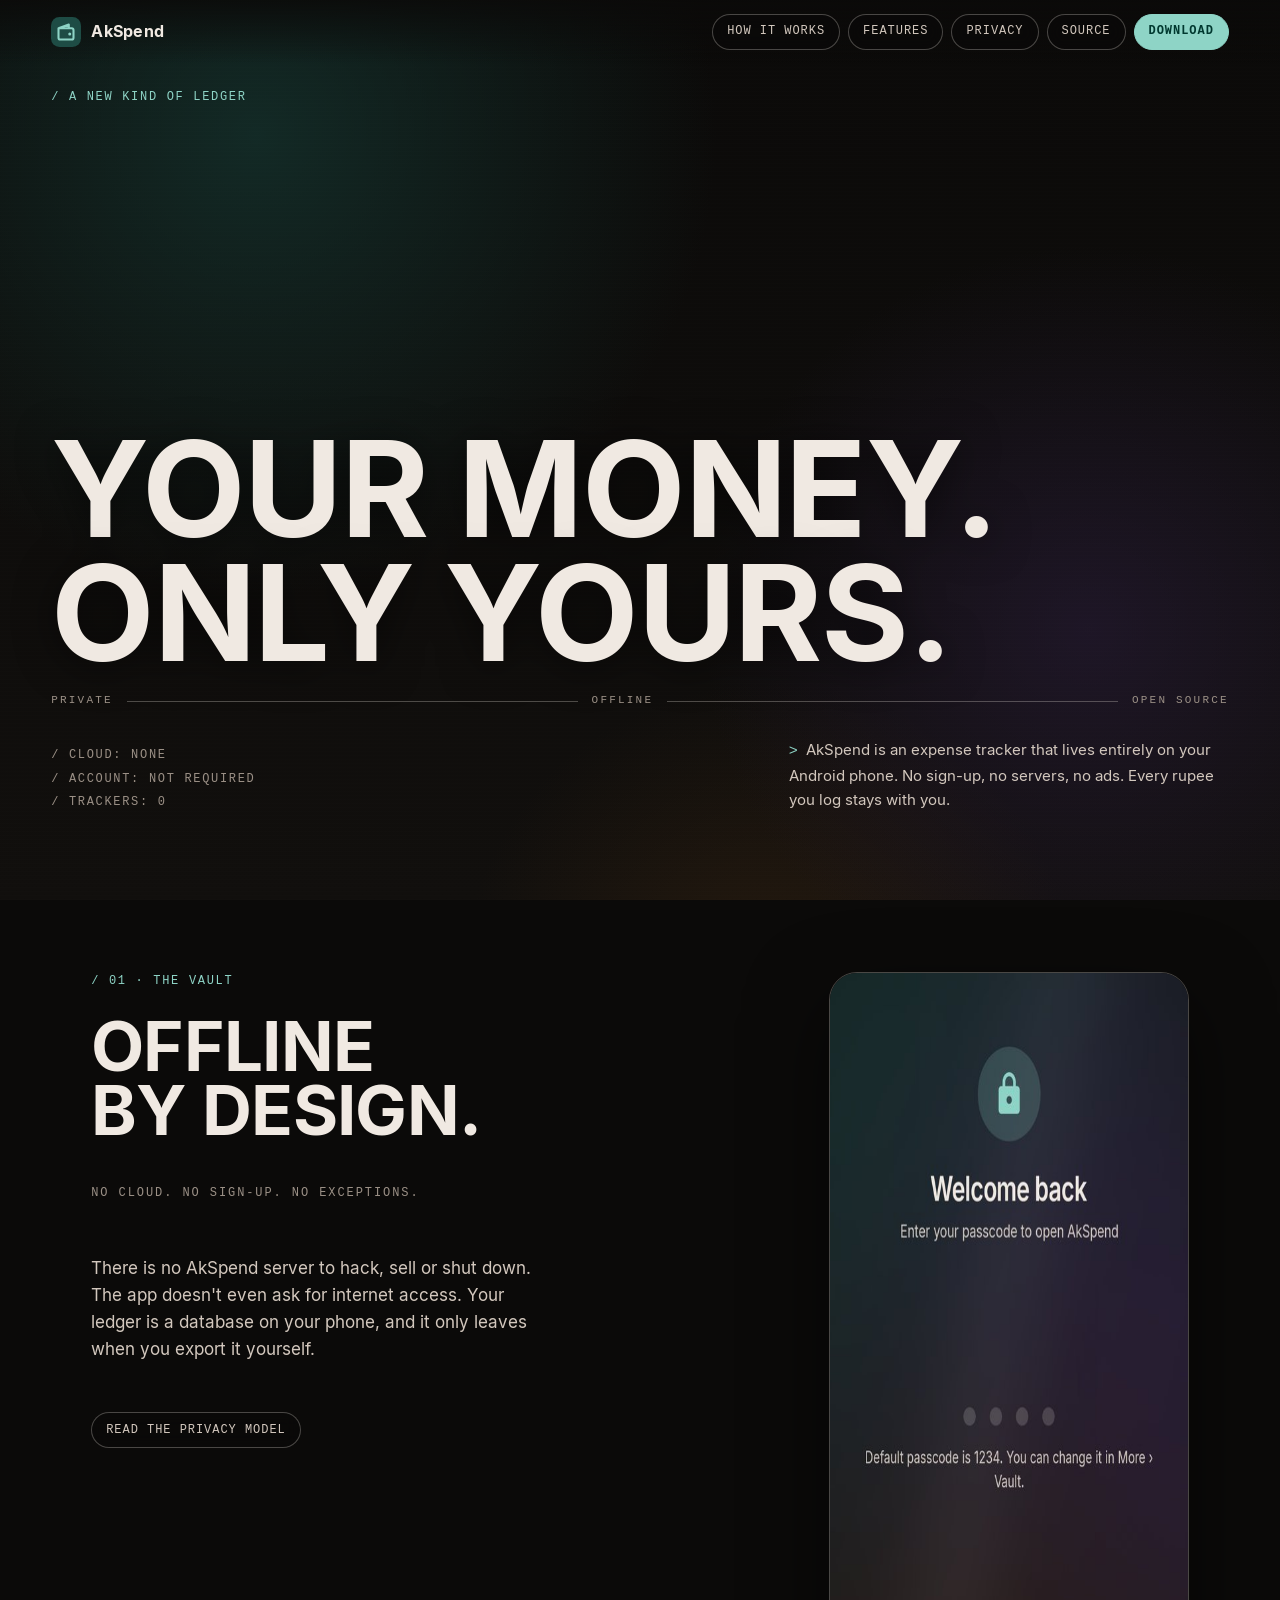
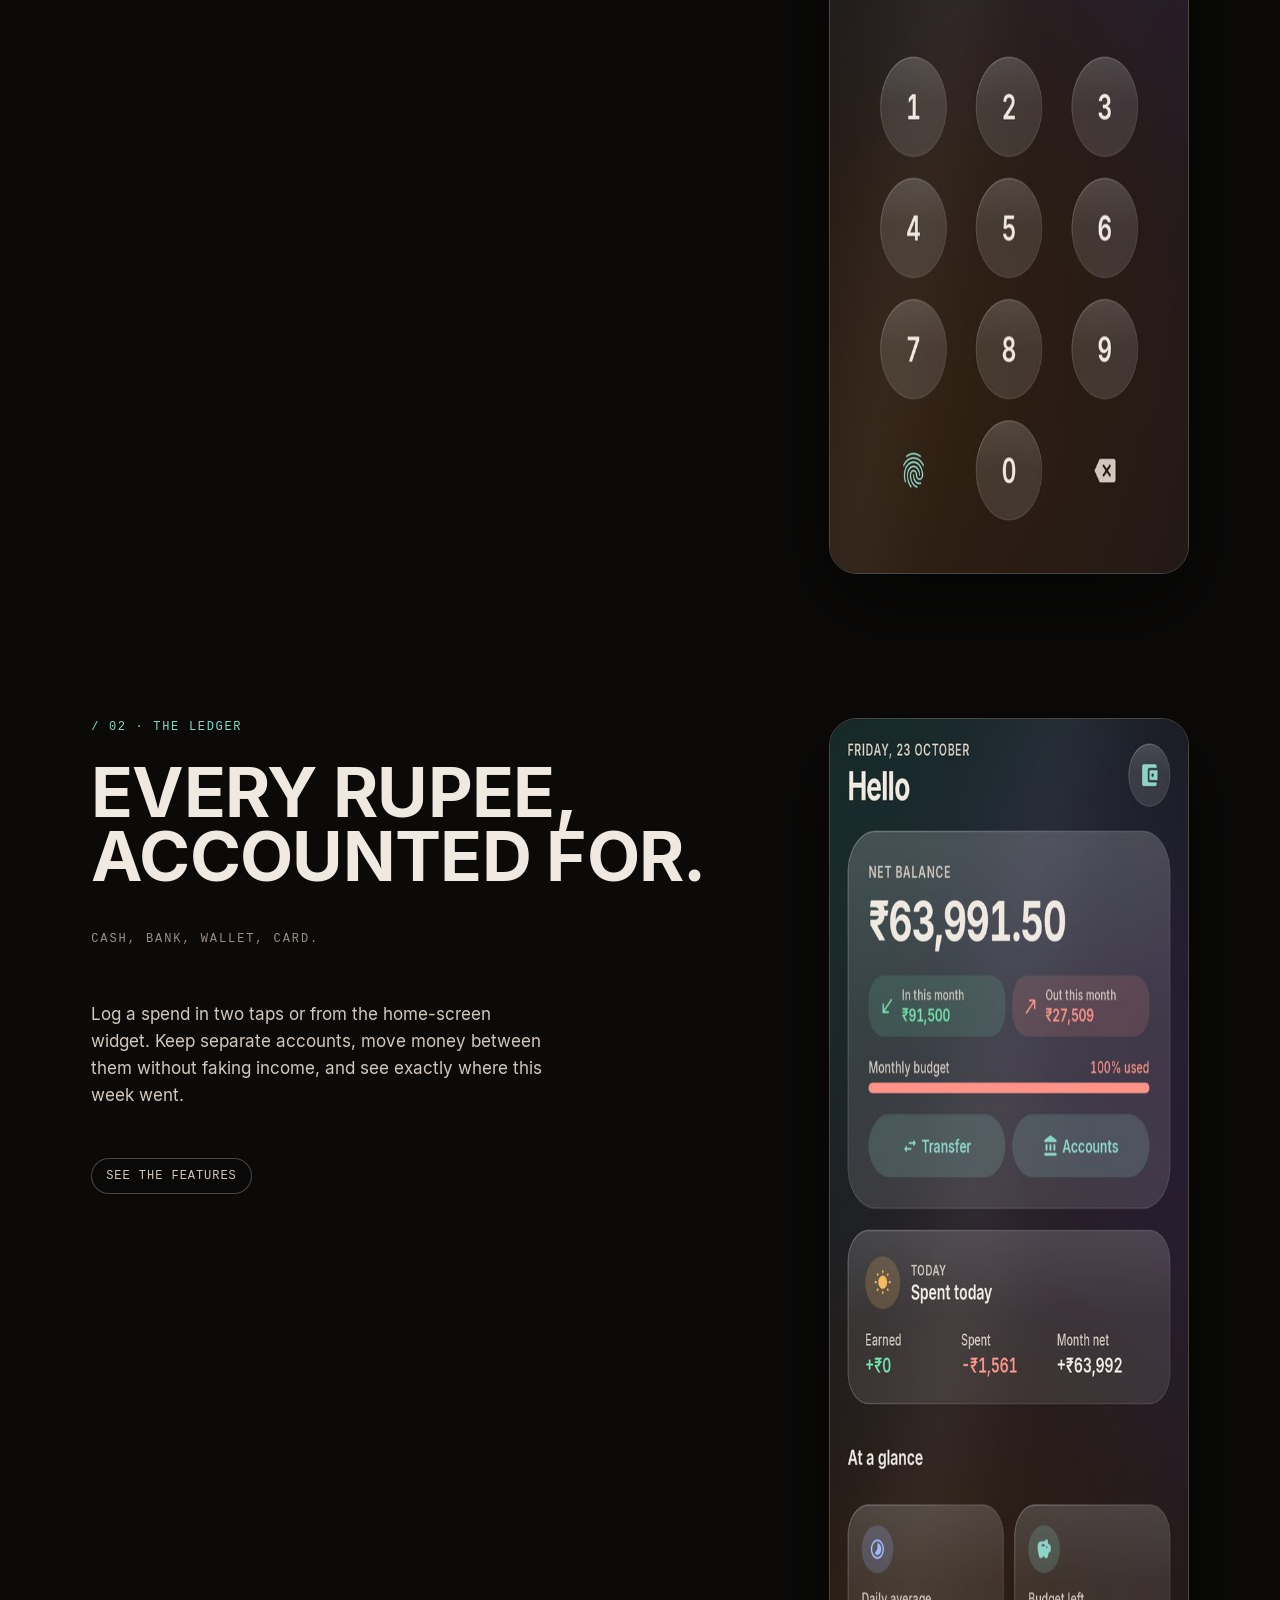
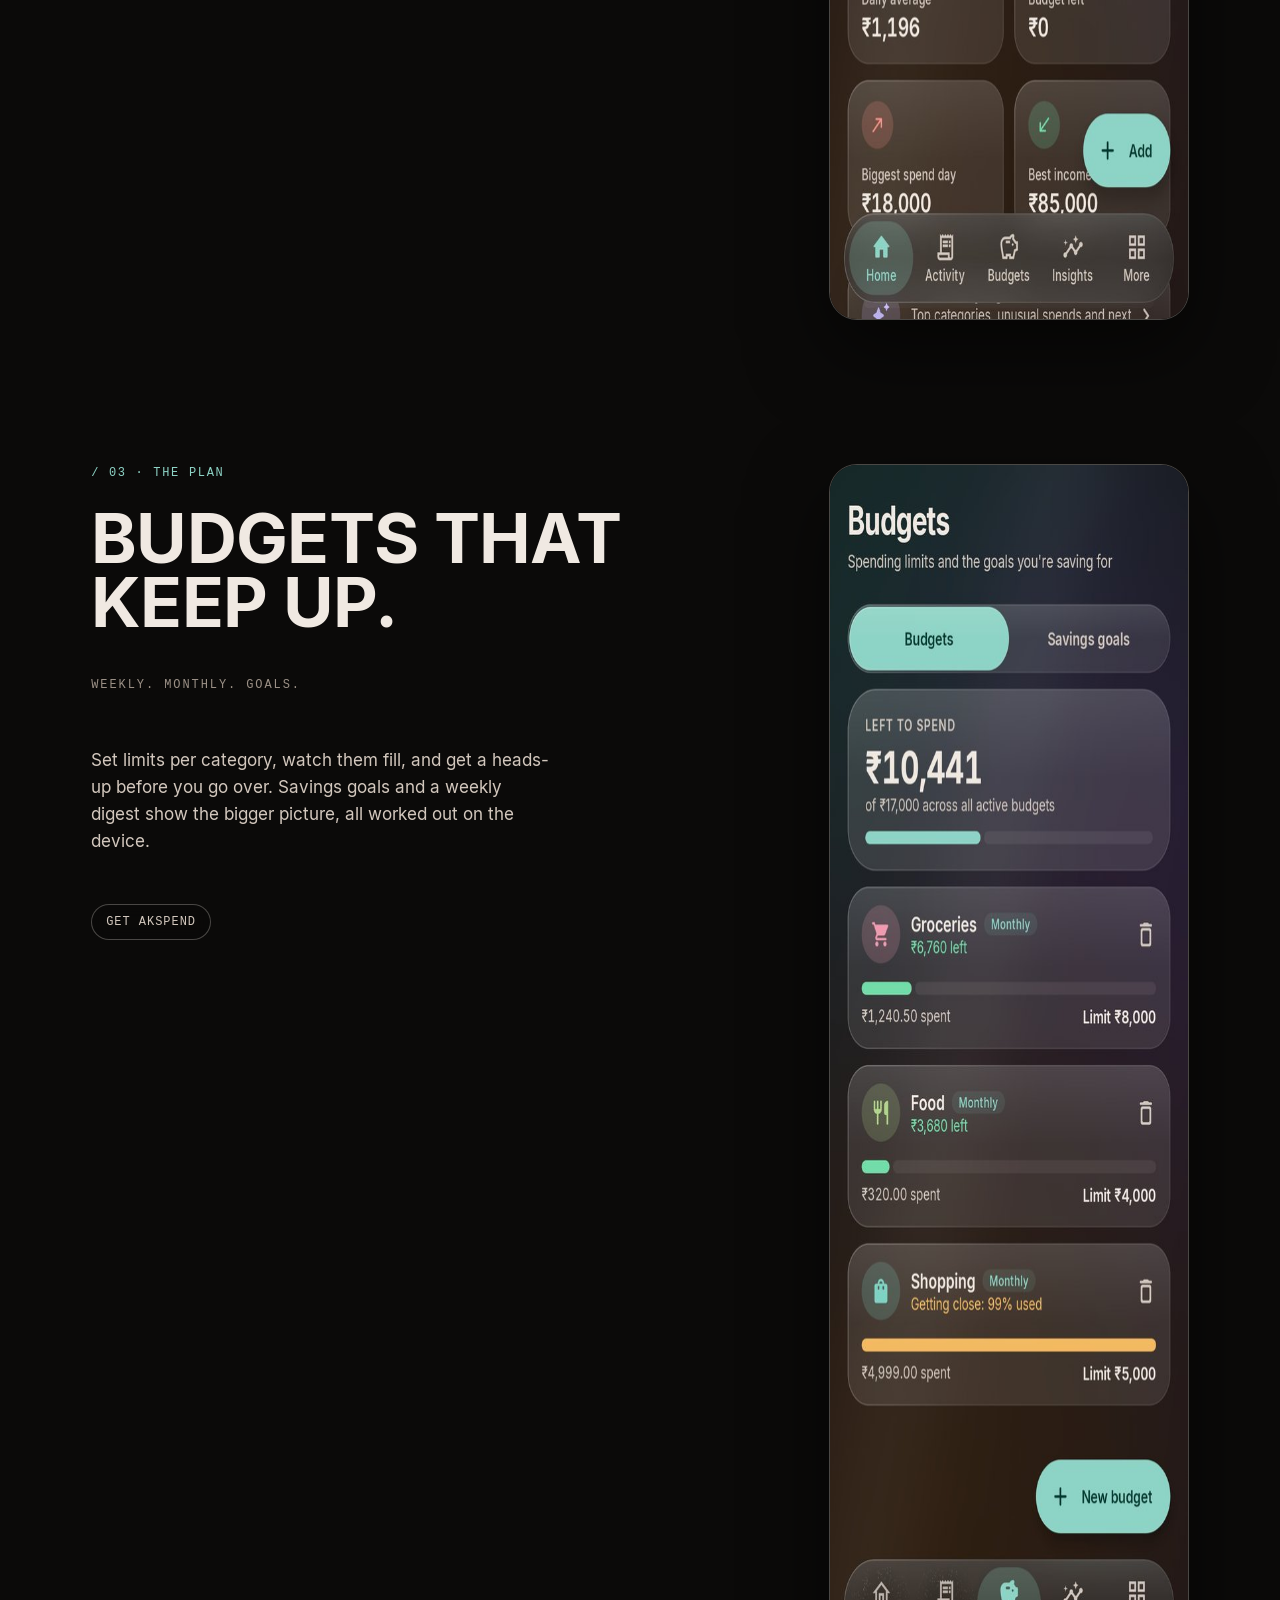
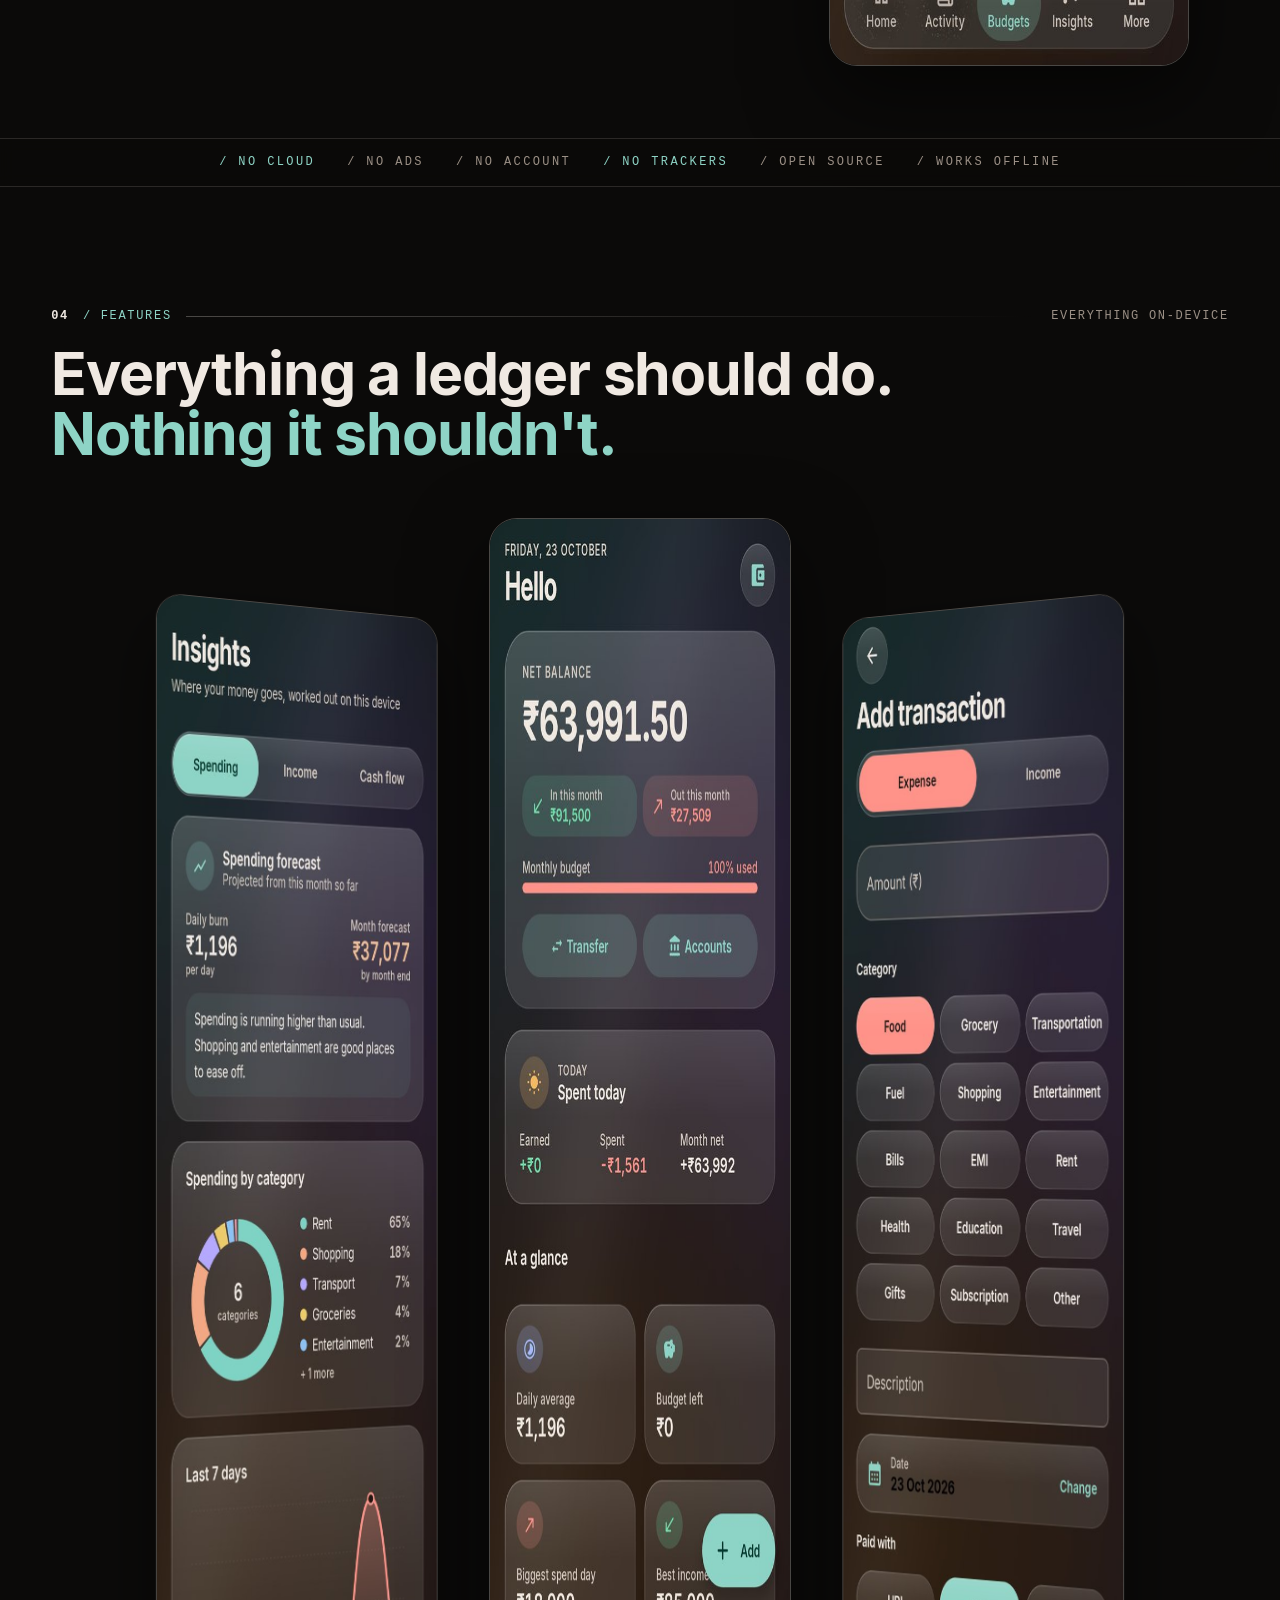
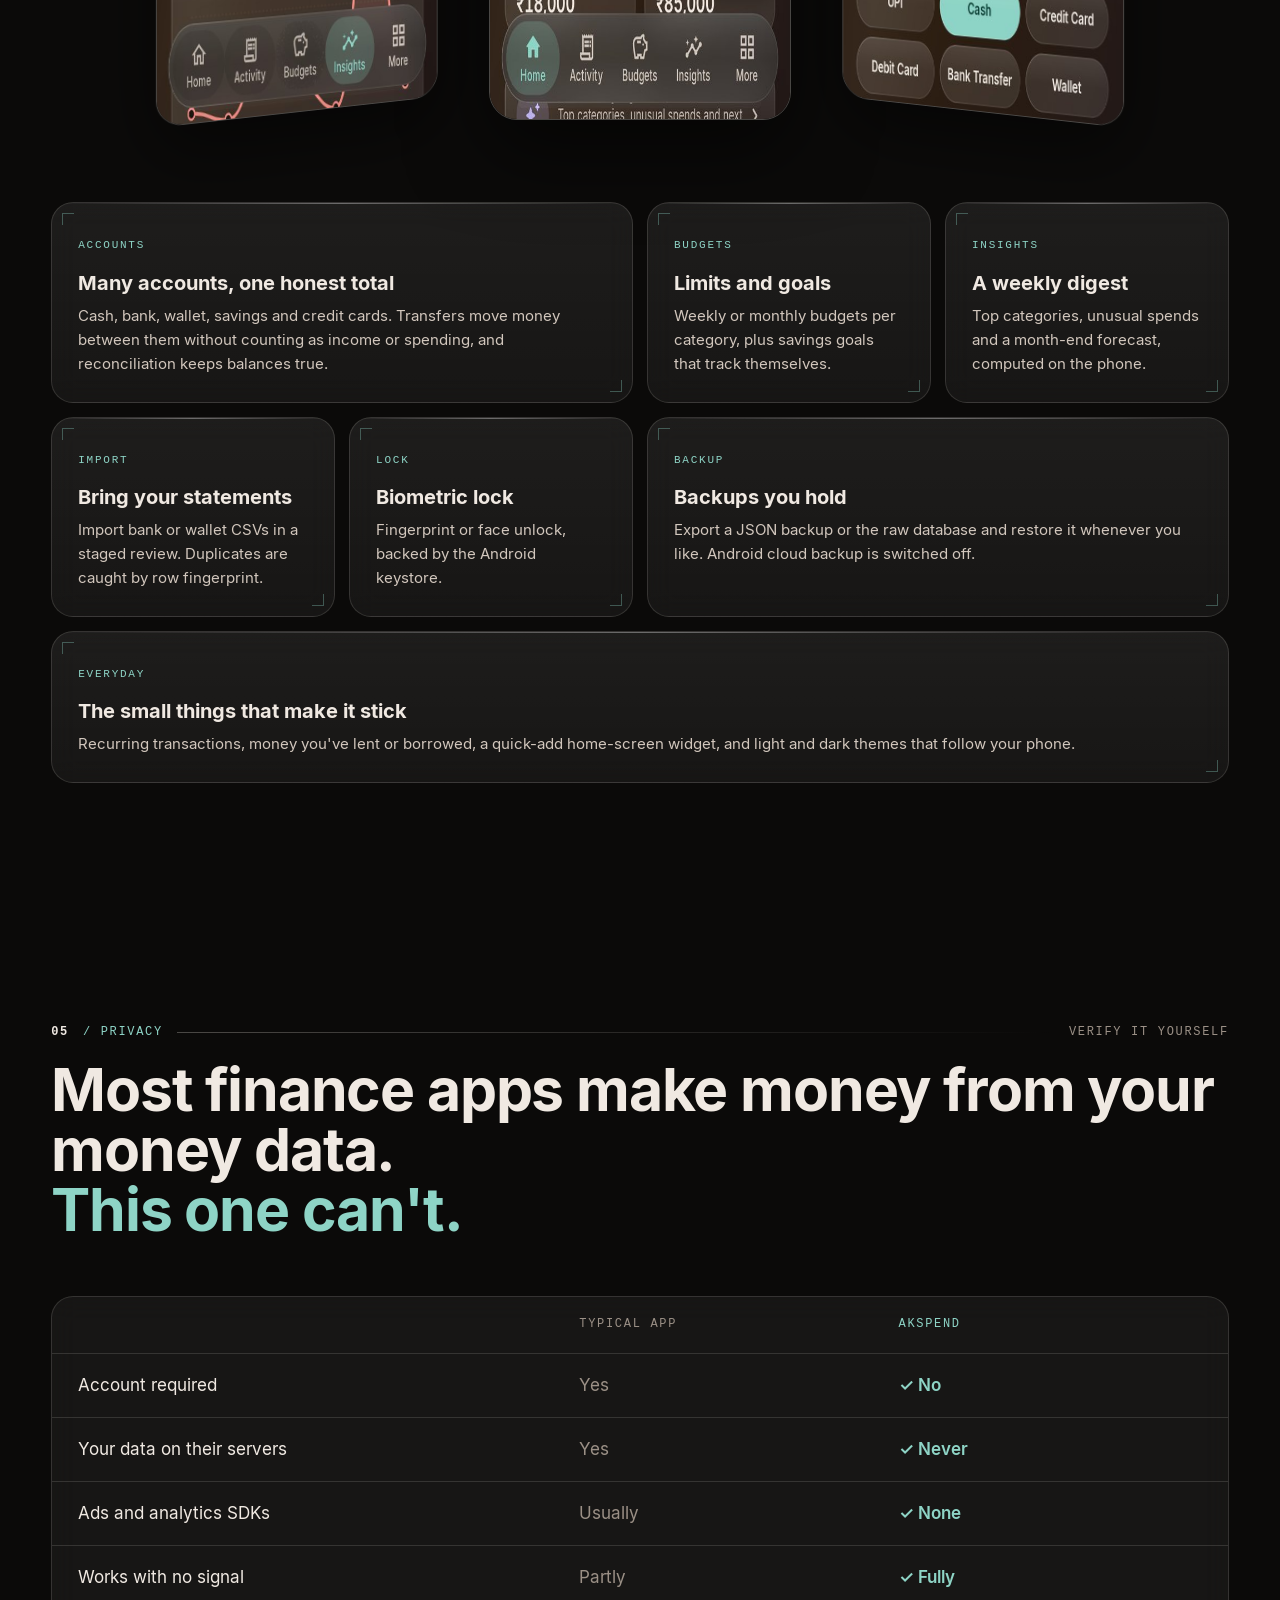
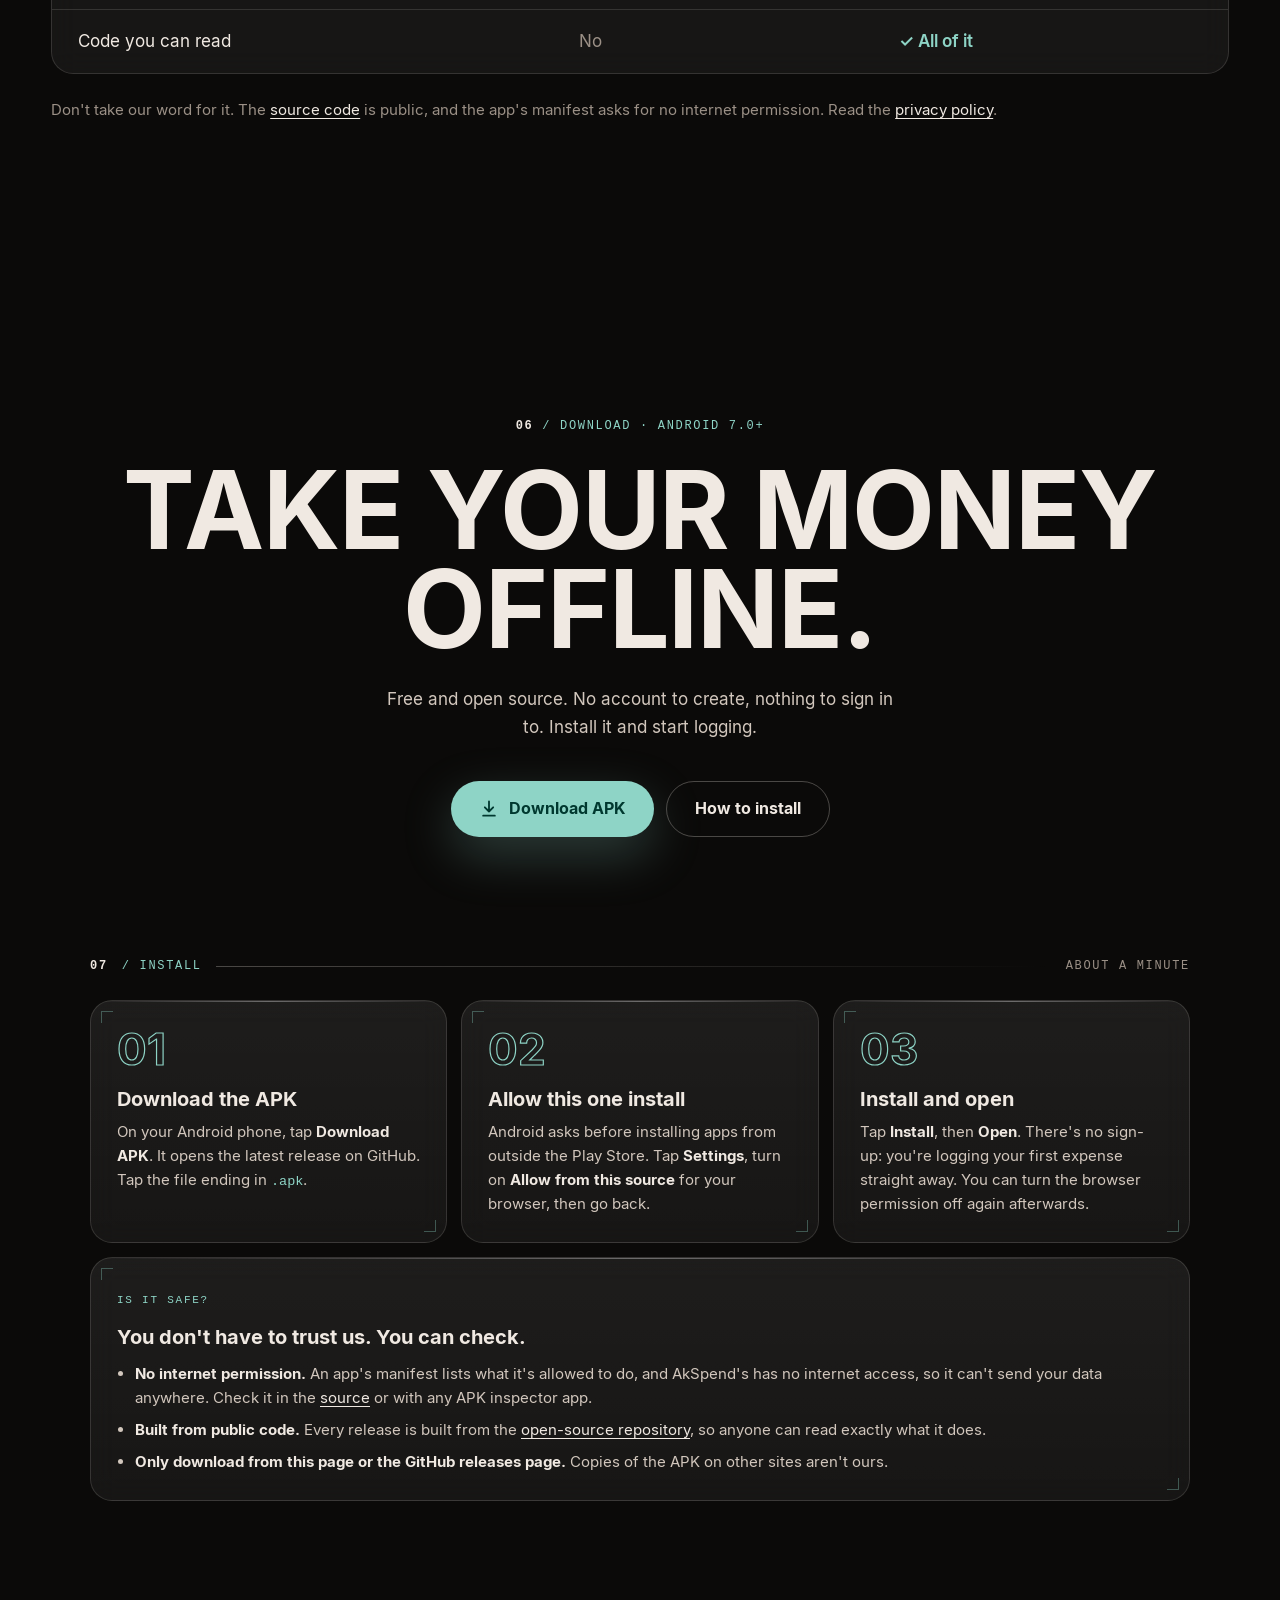
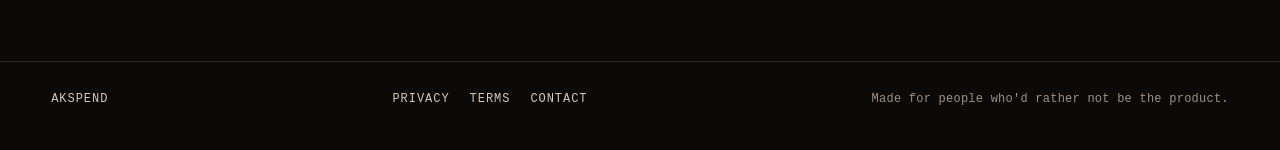
==== docs/index.html @ 47a4ff6f "Add cinematic landing page for AkSpend Replace the docs/ landing page with a scroll-driven site: a T" ====
<!doctype html>
<html lang="en">
<head>
  <meta charset="utf-8">
  <meta name="viewport" content="width=device-width, initial-scale=1, viewport-fit=cover">
  <title>AkSpend · Private, offline money tracker for Android</title>
  <meta name="description" content="AkSpend is a free, open-source expense tracker that works fully offline. No account, no cloud, no trackers. Your money data never leaves your phone.">
  <meta name="theme-color" content="#0b0a09">
  <meta property="og:type" content="website">
  <meta property="og:url" content="https://akshar2324.github.io/Expanse-Tracker/">
  <meta property="og:title" content="AkSpend · Your money. Only yours.">
  <meta property="og:description" content="A private, offline expense tracker for Android. No account, no cloud, no trackers.">
  <meta property="og:image" content="https://akshar2324.github.io/Expanse-Tracker/assets/og-image.png">
  <meta property="og:image:width" content="1200">
  <meta property="og:image:height" content="630">
  <meta property="og:image:alt" content="AkSpend: Your money. Only yours. A glowing particle sphere beside the app's home screen.">
  <meta name="twitter:card" content="summary_large_image">
  <link rel="canonical" href="https://akshar2324.github.io/Expanse-Tracker/">
  <link rel="icon" href="data:image/svg+xml,%3Csvg xmlns='http://www.w3.org/2000/svg' viewBox='0 0 64 64'%3E%3Crect width='64' height='64' rx='16' fill='%231E4C45'/%3E%3Cpath d='M16 24h28a4 4 0 0 1 4 4v16a4 4 0 0 1-4 4H20a4 4 0 0 1-4-4V24zm0 0 22-8v8' fill='none' stroke='%238ED4C6' stroke-width='4' stroke-linejoin='round'/%3E%3Ccircle cx='40' cy='36' r='3' fill='%238ED4C6'/%3E%3C/svg%3E">
  <link rel="preload" href="assets/fonts/inter-bold.woff2" as="font" type="font/woff2" crossorigin>
  <link rel="stylesheet" href="assets/site.css">
  <script type="importmap">{ "imports": { "three": "./vendor/three.module.min.js" } }</script>
  <script>
    // Decide before first paint whether the 3D experience runs, so the layout never jumps.
    (function () {
      var root = document.documentElement;
      var reduced = window.matchMedia("(prefers-reduced-motion: reduce)").matches;
      var webgl = false;
      try {
        var c = document.createElement("canvas");
        webgl = !!(window.WebGLRenderingContext && (c.getContext("webgl2") || c.getContext("webgl")));
      } catch (e) {}
      var skipped = false;
      try { skipped = sessionStorage.getItem("akspend-skip") === "1"; } catch (e) {}
      root.classList.add(reduced || !webgl || skipped ? "calm" : "motion");
    })();
  </script>
</head>
<body>
  <a class="skip-link" href="#features">Skip to content</a>

  <canvas id="scene" aria-hidden="true"></canvas>
  <div class="backdrop" aria-hidden="true"></div>

  <header class="topbar">
    <a class="brand" href="#top" aria-label="AkSpend home">
      <svg viewBox="0 0 32 32" aria-hidden="true"><rect width="32" height="32" rx="9" class="brand-bg"/><path d="M8 12h14a2 2 0 0 1 2 2v8a2 2 0 0 1-2 2H10a2 2 0 0 1-2-2v-10zm0 0 11-4v4" class="brand-line"/><circle cx="20" cy="18" r="1.6" class="brand-dot"/></svg>
      <span>AkSpend</span>
    </a>
    <nav aria-label="Primary">
      <a class="pill" href="#story">How it works</a>
      <a class="pill" href="#features">Features</a>
      <a class="pill" href="#privacy">Privacy</a>
      <a class="pill" href="https://github.com/akshar2324/Expanse-Tracker" rel="noopener">Source</a>
      <a class="pill pill-solid" href="#download">Download</a>
    </nav>
  </header>

  <ol class="rail" aria-hidden="true">
    <li data-step="0"></li><li data-step="1"></li><li data-step="2"></li><li data-step="3"></li><li data-step="4"></li>
  </ol>

  <main id="top">
    <!-- HERO -->
    <section class="hero" aria-labelledby="hero-title">
      <p class="hud hud-top">/ A NEW KIND OF LEDGER</p>
      <div class="hero-copy">
        <h1 id="hero-title" class="display">
          <span>Your money.</span>
          <span>Only yours.</span>
        </h1>
        <div class="hero-rule" aria-hidden="true"><span>PRIVATE</span><i></i><span>OFFLINE</span><i></i><span>OPEN SOURCE</span></div>
      </div>
      <div class="hero-foot">
        <ul class="hud hud-list">
          <li>/ CLOUD: NONE</li>
          <li>/ ACCOUNT: NOT REQUIRED</li>
          <li>/ TRACKERS: 0</li>
        </ul>
        <p class="hero-lede"><span class="chev" aria-hidden="true">&gt;</span> AkSpend is an expense tracker that lives entirely on your Android phone. No sign-up, no servers, no ads. Every rupee you log stays with you.</p>
      </div>
    </section>

    <!-- STORY: three pinned chapters -->
    <section id="story" class="story" aria-label="How AkSpend works">
      <div class="stage">
        <article class="chapter" data-chapter="0">
          <p class="hud">/ 01 · THE VAULT</p>
          <h2 class="display display-sm">Offline<br>by design.</h2>
          <p class="kicker">NO CLOUD. NO SIGN-UP. NO EXCEPTIONS.</p>
          <p>There is no AkSpend server to hack, sell or shut down. The app doesn't even ask for internet access. Your ledger is a database on your phone, and it only leaves when you export it yourself.</p>
          <a class="pill" href="#privacy">Read the privacy model</a>
          <figure class="chapter-shot"><img src="screenshots/liquid-glass/after/dark-10-lock.jpg" alt="AkSpend lock screen asking for fingerprint" loading="lazy" width="540" height="1202"></figure>
        </article>

        <article class="chapter" data-chapter="1">
          <p class="hud">/ 02 · THE LEDGER</p>
          <h2 class="display display-sm">Every rupee,<br>accounted for.</h2>
          <p class="kicker">CASH, BANK, WALLET, CARD.</p>
          <p>Log a spend in two taps or from the home-screen widget. Keep separate accounts, move money between them without faking income, and see exactly where this week went.</p>
          <a class="pill" href="#features">See the features</a>
          <figure class="chapter-shot"><img src="screenshots/liquid-glass/after/dark-1-home.jpg" alt="AkSpend home screen showing net balance and this month's spending" loading="lazy" width="540" height="1202"></figure>
        </article>

        <article class="chapter" data-chapter="2">
          <p class="hud">/ 03 · THE PLAN</p>
          <h2 class="display display-sm">Budgets that<br>keep up.</h2>
          <p class="kicker">WEEKLY. MONTHLY. GOALS.</p>
          <p>Set limits per category, watch them fill, and get a heads-up before you go over. Savings goals and a weekly digest show the bigger picture, all worked out on the device.</p>
          <a class="pill" href="#download">Get AkSpend</a>
          <figure class="chapter-shot"><img src="screenshots/liquid-glass/after/dark-3-budgets.jpg" alt="AkSpend budgets screen with category limits and progress bars" loading="lazy" width="540" height="1202"></figure>
        </article>

        <div class="counter" aria-hidden="true"><span class="counter-now">01</span><span class="counter-sep">/</span><span>03</span></div>
      </div>
    </section>

    <div class="ticker" aria-hidden="true">
      <div class="ticker-track">
        <span>/ NO CLOUD</span><span>/ NO ADS</span><span>/ NO ACCOUNT</span><span>/ NO TRACKERS</span><span>/ OPEN SOURCE</span><span>/ WORKS OFFLINE</span>
        <span>/ NO CLOUD</span><span>/ NO ADS</span><span>/ NO ACCOUNT</span><span>/ NO TRACKERS</span><span>/ OPEN SOURCE</span><span>/ WORKS OFFLINE</span>
      </div>
    </div>

    <!-- FEATURES -->
    <section id="features" class="section features" aria-labelledby="features-title">
      <p class="hud hud-line"><b>04</b> / FEATURES <i></i> <span>EVERYTHING ON-DEVICE</span></p>
      <h2 id="features-title" class="display display-md reveal">Everything a ledger should do.<br><em>Nothing it shouldn't.</em></h2>

      <div class="phones reveal" aria-label="Screens from the app">
        <figure class="phone phone-left"><img src="screenshots/liquid-glass/after/dark-4-insights.jpg" alt="Insights: spending forecast and spending by category" loading="lazy" width="540" height="1202"></figure>
        <figure class="phone phone-mid"><img src="screenshots/liquid-glass/after/dark-1-home.jpg" alt="Home: net balance, money in and out this month" loading="lazy" width="540" height="1202"></figure>
        <figure class="phone phone-right"><img src="screenshots/liquid-glass/after/dark-8-add-transaction.jpg" alt="Adding an expense with amount, category and payment method" loading="lazy" width="540" height="1202"></figure>
      </div>

      <ul class="bento">
        <li class="reveal card card-wide">
          <span class="tag">ACCOUNTS</span>
          <h3>Many accounts, one honest total</h3>
          <p>Cash, bank, wallet, savings and credit cards. Transfers move money between them without counting as income or spending, and reconciliation keeps balances true.</p>
        </li>
        <li class="reveal card">
          <span class="tag">BUDGETS</span>
          <h3>Limits and goals</h3>
          <p>Weekly or monthly budgets per category, plus savings goals that track themselves.</p>
        </li>
        <li class="reveal card">
          <span class="tag">INSIGHTS</span>
          <h3>A weekly digest</h3>
          <p>Top categories, unusual spends and a month-end forecast, computed on the phone.</p>
        </li>
        <li class="reveal card">
          <span class="tag">IMPORT</span>
          <h3>Bring your statements</h3>
          <p>Import bank or wallet CSVs in a staged review. Duplicates are caught by row fingerprint.</p>
        </li>
        <li class="reveal card">
          <span class="tag">LOCK</span>
          <h3>Biometric lock</h3>
          <p>Fingerprint or face unlock, backed by the Android keystore.</p>
        </li>
        <li class="reveal card card-wide">
          <span class="tag">BACKUP</span>
          <h3>Backups you hold</h3>
          <p>Export a JSON backup or the raw database and restore it whenever you like. Android cloud backup is switched off.</p>
        </li>
        <li class="reveal card card-full">
          <span class="tag">EVERYDAY</span>
          <h3>The small things that make it stick</h3>
          <p>Recurring transactions, money you've lent or borrowed, a quick-add home-screen widget, and light and dark themes that follow your phone.</p>
        </li>
      </ul>
    </section>

    <!-- PRIVACY -->
    <section id="privacy" class="section privacy" aria-labelledby="privacy-title">
      <p class="hud hud-line"><b>05</b> / PRIVACY <i></i> <span>VERIFY IT YOURSELF</span></p>
      <h2 id="privacy-title" class="display display-md reveal">Most finance apps make money from your money data.<br><em>This one can't.</em></h2>
      <div class="compare reveal" role="table" aria-label="AkSpend compared with a typical finance app">
        <div class="compare-row compare-head" role="row">
          <span role="columnheader"></span><span role="columnheader">Typical app</span><span role="columnheader">AkSpend</span>
        </div>
        <div class="compare-row" role="row"><span role="rowheader">Account required</span><span role="cell" class="no">Yes</span><span role="cell" class="yes">No</span></div>
        <div class="compare-row" role="row"><span role="rowheader">Your data on their servers</span><span role="cell" class="no">Yes</span><span role="cell" class="yes">Never</span></div>
        <div class="compare-row" role="row"><span role="rowheader">Ads and analytics SDKs</span><span role="cell" class="no">Usually</span><span role="cell" class="yes">None</span></div>
        <div class="compare-row" role="row"><span role="rowheader">Works with no signal</span><span role="cell" class="no">Partly</span><span role="cell" class="yes">Fully</span></div>
        <div class="compare-row" role="row"><span role="rowheader">Code you can read</span><span role="cell" class="no">No</span><span role="cell" class="yes">All of it</span></div>
      </div>
      <p class="fineprint">Don't take our word for it. The <a href="https://github.com/akshar2324/Expanse-Tracker" rel="noopener">source code</a> is public, and the app's manifest asks for no internet permission. Read the <a href="privacy.html">privacy policy</a>.</p>
    </section>

    <!-- DOWNLOAD -->
    <section id="download" class="section download" aria-labelledby="download-title">
      <p class="hud"><b>06</b> / DOWNLOAD · ANDROID 7.0+</p>
      <h2 id="download-title" class="display">Take your money<br>offline.</h2>
      <p class="lede">Free and open source. No account to create, nothing to sign in to. Install it and start logging.</p>
      <div class="cta-row">
        <a class="btn btn-primary" href="https://github.com/akshar2324/Expanse-Tracker/releases/latest" rel="noopener">
          <svg viewBox="0 0 24 24" aria-hidden="true"><path d="M12 3v12m0 0 5-5m-5 5-5-5M5 20h14"/></svg>
          Download APK
        </a>
        <a class="btn btn-ghost" href="#install">How to install</a>
      </div>

      <div id="install" class="install">
        <p class="hud hud-line"><b>07</b> / INSTALL <i></i> <span>ABOUT A MINUTE</span></p>
        <ol class="steps">
          <li class="reveal card">
            <span class="step-n">01</span>
            <h3>Download the APK</h3>
            <p>On your Android phone, tap <strong>Download APK</strong>. It opens the latest release on GitHub. Tap the file ending in <code>.apk</code>.</p>
          </li>
          <li class="reveal card">
            <span class="step-n">02</span>
            <h3>Allow this one install</h3>
            <p>Android asks before installing apps from outside the Play Store. Tap <strong>Settings</strong>, turn on <strong>Allow from this source</strong> for your browser, then go back.</p>
          </li>
          <li class="reveal card">
            <span class="step-n">03</span>
            <h3>Install and open</h3>
            <p>Tap <strong>Install</strong>, then <strong>Open</strong>. There's no sign-up: you're logging your first expense straight away. You can turn the browser permission off again afterwards.</p>
          </li>
        </ol>
        <div class="reveal card safety">
          <span class="tag">IS IT SAFE?</span>
          <h3>You don't have to trust us. You can check.</h3>
          <ul>
            <li><strong>No internet permission.</strong> An app's manifest lists what it's allowed to do, and AkSpend's has no internet access, so it can't send your data anywhere. Check it in the <a href="https://github.com/akshar2324/Expanse-Tracker/blob/main/app/src/main/AndroidManifest.xml" rel="noopener">source</a> or with any APK inspector app.</li>
            <li><strong>Built from public code.</strong> Every release is built from the <a href="https://github.com/akshar2324/Expanse-Tracker" rel="noopener">open-source repository</a>, so anyone can read exactly what it does.</li>
            <li><strong>Only download from this page or the GitHub releases page.</strong> Copies of the APK on other sites aren't ours.</li>
          </ul>
        </div>
      </div>
    </section>
  </main>

  <footer class="footer">
    <span>AkSpend</span>
    <nav aria-label="Legal">
      <a href="privacy.html">Privacy</a>
      <a href="terms.html">Terms</a>
      <a href="mailto:axar2324@gmail.com">Contact</a>
    </nav>
    <span class="muted">Made for people who'd rather not be the product.</span>
  </footer>

  <button class="skip-anim" type="button" hidden>Skip animation <span aria-hidden="true">↓</span></button>

  <script type="module" src="assets/site.js"></script>
</body>
</html>
---- docs/assets/site.css ----
/* AkSpend landing page. Colours come from the app's dark "liquid glass" palette (ui/theme/Color.kt). */

/* Inter (SIL OFL, see fonts/inter-OFL.txt), subset to Latin + ₹ and served as WOFF2: ~23 KB per weight. */
@font-face { font-family: "Inter"; src: url("fonts/inter-regular.woff2") format("woff2"); font-weight: 400; font-display: swap; }
@font-face { font-family: "Inter"; src: url("fonts/inter-semibold.woff2") format("woff2"); font-weight: 600; font-display: swap; }
@font-face { font-family: "Inter"; src: url("fonts/inter-bold.woff2") format("woff2"); font-weight: 700 900; font-display: swap; }

:root {
  --base: #0b0a09;
  --base-2: #110f0d;
  --surface: #1c1815;
  --ink: #f0e9e2;
  --ink-2: #d2c7bd;
  --ink-3: #9b9086;
  --teal: #8ed4c6;
  --teal-deep: #1e4c45;
  --teal-ink: #00382f;
  --amber: #f0bd98;
  --coral: #ff9389;
  --line: rgba(240, 233, 226, 0.14);
  --line-strong: rgba(240, 233, 226, 0.28);
  --glass: rgba(255, 255, 255, 0.05);
  --glass-strong: rgba(255, 255, 255, 0.08);
  --mono: ui-monospace, "SF Mono", "Cascadia Mono", "Roboto Mono", Menlo, Consolas, monospace;
  --sans: "Inter", system-ui, -apple-system, "Segoe UI", Roboto, sans-serif;
  --gutter: clamp(16px, 4vw, 56px);
  --topbar: 64px;
  color-scheme: dark;
}

*, *::before, *::after { box-sizing: border-box; }
html { -webkit-text-size-adjust: 100%; scroll-padding-top: calc(var(--topbar) + 16px); }
body {
  margin: 0;
  background: var(--base);
  color: var(--ink);
  font-family: var(--sans);
  font-size: 17px;
  line-height: 1.6;
  -webkit-font-smoothing: antialiased;
  overflow-x: hidden;
}
img { max-width: 100%; display: block; }
a { color: inherit; }
em { font-style: normal; color: var(--teal); }
::selection { background: var(--teal); color: var(--teal-ink); }

.skip-link {
  position: absolute; left: 12px; top: -60px; z-index: 50;
  background: var(--teal); color: var(--teal-ink); padding: 10px 14px; border-radius: 10px; font-weight: 600;
}
.skip-link:focus { top: 12px; }
:focus-visible { outline: 2px solid var(--teal); outline-offset: 3px; border-radius: 8px; }

/* ---------- canvas + backdrop ---------- */

#scene {
  position: fixed; inset: 0; width: 100%; height: 100%;
  z-index: 0; pointer-events: none;
  opacity: 0; transition: opacity 1.2s ease;
  /* The scene renders light on black; "screen" drops the black and keeps the CSS backdrop. */
  mix-blend-mode: screen;
}
.motion #scene.ready { opacity: 1; }
.motion.outro #scene.ready { opacity: 0.18; }
.calm #scene { display: none; }

.backdrop {
  position: fixed; inset: 0; z-index: -1; pointer-events: none;
  background:
    radial-gradient(60vw 60vw at 20% 15%, rgba(21, 52, 47, 0.75), transparent 60%),
    radial-gradient(50vw 50vw at 85% 70%, rgba(42, 29, 60, 0.55), transparent 60%),
    radial-gradient(40vw 40vw at 60% 110%, rgba(51, 33, 15, 0.6), transparent 60%),
    linear-gradient(180deg, var(--base) 0%, var(--base-2) 100%);
}
/* Faint scanlines give the HUD feel without any animation cost. */
.backdrop::after {
  content: ""; position: absolute; inset: 0;
  background: repeating-linear-gradient(0deg, rgba(255,255,255,0.018) 0 1px, transparent 1px 4px);
  mix-blend-mode: overlay;
}

/* ---------- top bar ---------- */

.topbar {
  position: fixed; inset: 0 0 auto 0; z-index: 20; height: var(--topbar);
  display: flex; align-items: center; justify-content: space-between; gap: 16px;
  padding: 0 var(--gutter);
  background: linear-gradient(180deg, rgba(11,10,9,0.85), rgba(11,10,9,0));
}
.brand { display: inline-flex; align-items: center; gap: 10px; text-decoration: none; font-weight: 700; letter-spacing: 0.02em; font-size: 16px; }
.brand svg { width: 30px; height: 30px; }
.brand-bg { fill: var(--teal-deep); }
.brand-line { fill: none; stroke: var(--teal); stroke-width: 2.2; stroke-linejoin: round; }
.brand-dot { fill: var(--teal); }
.topbar nav { display: flex; gap: 8px; }

.pill {
  display: inline-flex; align-items: center; min-height: 36px; padding: 0 14px;
  border: 1px solid var(--line-strong); border-radius: 999px;
  font-family: var(--mono); font-size: 12px; letter-spacing: 0.08em; text-transform: uppercase; text-decoration: none;
  color: var(--ink-2); background: rgba(11,10,9,0.35); backdrop-filter: blur(8px); -webkit-backdrop-filter: blur(8px);
  transition: border-color .2s, color .2s, background .2s;
}
.pill:hover { border-color: var(--teal); color: var(--ink); }
.pill-solid { background: var(--teal); border-color: var(--teal); color: var(--teal-ink); font-weight: 700; }
.pill-solid:hover { background: #a9e3d7; color: var(--teal-ink); }

/* side progress rail */
.rail {
  position: fixed; right: calc(var(--gutter) - 4px); top: 50%; transform: translateY(-50%);
  z-index: 15; list-style: none; margin: 0; padding: 0; display: grid; gap: 14px;
}
.rail li { width: 6px; height: 6px; border-radius: 50%; background: var(--line-strong); transition: background .3s, transform .3s; }
.rail li.on { background: var(--teal); transform: scale(1.6); }
.calm .rail { display: none; }

/* ---------- type ---------- */

.display {
  margin: 0;
  font-weight: 800;
  text-transform: uppercase;
  line-height: 0.92;
  letter-spacing: -0.01em;
  font-size: clamp(48px, 10.5vw, 168px);
}
.display span { display: block; }
.display-sm { font-size: clamp(36px, 5.4vw, 84px); }
.display-md { font-size: clamp(32px, 4.6vw, 68px); line-height: 1.02; text-transform: none; letter-spacing: -0.02em; }
.hud { margin: 0; font-family: var(--mono); font-size: 12px; letter-spacing: 0.14em; text-transform: uppercase; color: var(--teal); }
.kicker { font-family: var(--mono); font-size: 12px; letter-spacing: 0.16em; color: var(--ink-3); margin: 18px 0 10px; }

/* ---------- hero ---------- */

main { position: relative; z-index: 1; }

.hero {
  min-height: 100vh; min-height: 100svh;
  display: grid; grid-template-rows: auto 1fr auto;
  padding: calc(var(--topbar) + 24px) var(--gutter) 88px;
}
.hud-top { align-self: start; }
.hero-copy { align-self: end; }
.hero h1 { text-shadow: 0 4px 40px rgba(0,0,0,0.6); }
.hero-rule {
  display: flex; align-items: center; gap: 14px; margin-top: 18px;
  font-family: var(--mono); font-size: 11px; letter-spacing: 0.2em; color: var(--ink-3);
}
.hero-rule i { flex: 1; height: 1px; background: var(--line-strong); }
.hero-foot { display: flex; justify-content: space-between; align-items: flex-end; gap: 24px; margin-top: 28px; }
.hud-list { list-style: none; padding: 0; display: grid; gap: 4px; color: var(--ink-3); }
.hero-lede { max-width: 440px; margin: 0; color: var(--ink-2); font-size: 15px; }
.chev { color: var(--teal); font-family: var(--mono); margin-right: 4px; }

/* ---------- story (pinned chapters) ---------- */

.story { position: relative; }
.motion .story { height: 340vh; }
.motion .stage { position: sticky; top: 0; height: 100vh; height: 100svh; overflow: hidden; }

.chapter { padding: 0 var(--gutter); }
.chapter p:not(.hud):not(.kicker) { color: var(--ink-2); max-width: 460px; }
.chapter .pill { margin-top: 8px; align-self: flex-start; justify-self: start; }

.motion .chapter {
  position: absolute; inset: 0; display: flex; flex-direction: column; justify-content: center;
  padding-left: 52vw; padding-right: calc(var(--gutter) + 32px);
  opacity: 0; transform: translateY(28px); pointer-events: none;
  transition: opacity .6s ease, transform .6s ease;
}
.motion .chapter.on { opacity: 1; transform: none; pointer-events: auto; }
.motion .chapter-shot { display: none; }

.counter {
  position: absolute; left: var(--gutter); bottom: 64px;
  font-weight: 800; font-size: clamp(44px, 6vw, 88px); line-height: 1; letter-spacing: 0.04em;
  color: transparent; -webkit-text-stroke: 1.4px var(--line-strong);
  display: flex; gap: 0.25em;
}
.counter-now { color: var(--ink); -webkit-text-stroke: 0; }
.calm .counter { display: none; }

/* Calm mode: chapters are ordinary sections, each with a real screenshot. */
.calm .chapter {
  display: grid; grid-template-columns: minmax(0, 1fr) minmax(0, 360px); gap: 24px 56px; align-items: center;
  padding-top: 72px; padding-bottom: 72px; max-width: 1200px; margin: 0 auto;
}
.calm .chapter > :not(.chapter-shot) { grid-column: 1; }
.calm .chapter-shot { grid-column: 2; grid-row: 1 / span 6; margin: 0; }
.chapter-shot img, .phone img { border-radius: 28px; border: 1px solid var(--line-strong); box-shadow: 0 30px 80px rgba(0,0,0,0.55); }

/* ---------- generic sections ---------- */

.section { padding: 120px var(--gutter); max-width: 1280px; margin: 0 auto; }
.section > .hud { margin-bottom: 18px; }

/* features */
.phones {
  display: grid; grid-template-columns: repeat(3, minmax(0, 1fr)); gap: 3vw; align-items: center;
  max-width: 980px; margin: 64px auto 72px; perspective: 1600px;
}
.phone { margin: 0; transition: transform .8s cubic-bezier(.2,.7,.2,1); }
.phone-left { transform: rotateY(18deg) translateY(30px) scale(0.92); }
.phone-right { transform: rotateY(-18deg) translateY(30px) scale(0.92); }
.phone-mid { transform: translateY(-10px); }

.bento { list-style: none; padding: 0; margin: 0; display: grid; grid-template-columns: repeat(4, minmax(0, 1fr)); gap: 14px; }
.card {
  position: relative; padding: 26px; border-radius: 22px;
  background: linear-gradient(180deg, var(--glass-strong), var(--glass));
  border: 1px solid var(--line);
  backdrop-filter: blur(14px); -webkit-backdrop-filter: blur(14px);
  overflow: hidden;
}
.card::before {
  content: ""; position: absolute; inset: 0 0 auto 0; height: 1px;
  background: linear-gradient(90deg, transparent, rgba(255,255,255,0.35), transparent);
}
.card-wide { grid-column: span 2; }
.card-full { grid-column: 1 / -1; }
.card h3 { margin: 14px 0 8px; font-size: 20px; line-height: 1.25; }
.card p { margin: 0; color: var(--ink-2); font-size: 15px; }
.tag { font-family: var(--mono); font-size: 11px; letter-spacing: 0.16em; color: var(--teal); }

/* privacy */
.compare { margin-top: 56px; border: 1px solid var(--line); border-radius: 22px; overflow: hidden; background: var(--glass); backdrop-filter: blur(14px); -webkit-backdrop-filter: blur(14px); }
.compare-row { display: grid; grid-template-columns: 1.6fr 1fr 1fr; gap: 16px; padding: 18px 26px; border-top: 1px solid var(--line); align-items: center; }
.compare-row:first-child { border-top: 0; }
.compare-head { font-family: var(--mono); font-size: 12px; letter-spacing: 0.14em; text-transform: uppercase; color: var(--ink-3); }
.compare-head span:last-child { color: var(--teal); }
.compare .no { color: var(--ink-3); }
.compare .yes { color: var(--teal); font-weight: 600; }
.compare .yes::before { content: "✓ "; }
.fineprint { margin-top: 24px; color: var(--ink-3); font-size: 15px; }
.fineprint a { color: var(--ink); text-underline-offset: 3px; }

/* download */
.download { text-align: center; padding-top: 160px; padding-bottom: 160px; }
.download .hud { margin-bottom: 24px; }
.download .display { font-size: clamp(44px, 8.4vw, 132px); }
.lede { max-width: 520px; margin: 28px auto 0; color: var(--ink-2); }
.cta-row { display: flex; gap: 12px; justify-content: center; flex-wrap: wrap; margin-top: 40px; }
.btn {
  display: inline-flex; align-items: center; gap: 10px; min-height: 56px; padding: 0 28px;
  border-radius: 999px; font-weight: 700; font-size: 16px; text-decoration: none;
  transition: transform .2s, box-shadow .2s, background .2s;
}
.btn svg { width: 20px; height: 20px; fill: none; stroke: currentColor; stroke-width: 2.2; stroke-linecap: round; stroke-linejoin: round; }
.btn-primary { background: var(--teal); color: var(--teal-ink); box-shadow: 0 0 0 0 rgba(142,212,198,0.5), 0 18px 50px rgba(142,212,198,0.25); }
.btn-primary:hover { transform: translateY(-2px); box-shadow: 0 0 0 6px rgba(142,212,198,0.15), 0 24px 60px rgba(142,212,198,0.35); }
.btn-ghost { border: 1px solid var(--line-strong); color: var(--ink); }
.btn-ghost:hover { border-color: var(--teal); }

/* footer */
.footer {
  position: relative; z-index: 1;
  display: flex; flex-wrap: wrap; gap: 12px 28px; align-items: center; justify-content: space-between;
  padding: 28px var(--gutter) 40px; border-top: 1px solid var(--line);
  font-family: var(--mono); font-size: 12px; letter-spacing: 0.08em; text-transform: uppercase; color: var(--ink-2);
}
.footer nav { display: flex; gap: 20px; }
.footer a { text-decoration: none; }
.footer a:hover { color: var(--teal); }
.muted { color: var(--ink-3); text-transform: none; letter-spacing: 0.02em; }

/* skip animation */
.skip-anim {
  position: fixed; left: 50%; bottom: 20px; transform: translateX(-50%); z-index: 20;
  min-height: 40px; padding: 0 18px; border-radius: 999px;
  border: 1px solid var(--line-strong); background: rgba(11,10,9,0.55); color: var(--ink-2);
  backdrop-filter: blur(8px); -webkit-backdrop-filter: blur(8px);
  font-family: var(--mono); font-size: 11px; letter-spacing: 0.16em; text-transform: uppercase; cursor: pointer;
  transition: opacity .3s, border-color .2s;
}
.skip-anim:hover { border-color: var(--teal); color: var(--ink); }
.skip-anim.gone { opacity: 0; pointer-events: none; }

/* ---------- cinematic details for the lower page ---------- */

/* numbered HUD section heads: "04 / FEATURES ———— EVERYTHING ON-DEVICE" */
.hud b { color: var(--ink); font-weight: 700; }
.hud-line { display: flex; align-items: center; gap: 14px; }
.hud-line i { flex: 1; height: 1px; background: linear-gradient(90deg, var(--line-strong), transparent); }
.hud-line span { color: var(--ink-3); }

/* HUD corner brackets on glass cards */
.card::after {
  content: ""; position: absolute; inset: 10px; pointer-events: none;
  background:
    linear-gradient(var(--teal), var(--teal)) top left / 12px 1px,
    linear-gradient(var(--teal), var(--teal)) top left / 1px 12px,
    linear-gradient(var(--teal), var(--teal)) bottom right / 12px 1px,
    linear-gradient(var(--teal), var(--teal)) bottom right / 1px 12px;
  background-repeat: no-repeat;
  opacity: 0.35; transition: opacity .3s, inset .3s;
}
.card:hover::after { opacity: 1; inset: 6px; }
.card { transition: border-color .3s, transform .3s; }
.card:hover { border-color: rgba(142, 212, 198, 0.35); }

/* scroll reveals (only when motion is allowed) */
.motion .reveal { opacity: 0; transform: translateY(36px); filter: blur(6px); transition: opacity .9s cubic-bezier(.2,.7,.2,1), transform .9s cubic-bezier(.2,.7,.2,1), filter .9s; }
.motion .reveal.in { opacity: 1; transform: none; filter: none; }
.motion .bento .reveal:nth-child(2), .motion .steps .reveal:nth-child(2) { transition-delay: .08s; }
.motion .bento .reveal:nth-child(3), .motion .steps .reveal:nth-child(3) { transition-delay: .16s; }
.motion .bento .reveal:nth-child(4) { transition-delay: .24s; }
.motion .bento .reveal:nth-child(5) { transition-delay: .08s; }
.motion .bento .reveal:nth-child(6) { transition-delay: .16s; }
.motion .phones.reveal .phone-left { transform: rotateY(32deg) translate(60px, 60px) scale(0.85); opacity: 0; }
.motion .phones.reveal .phone-right { transform: rotateY(-32deg) translate(-60px, 60px) scale(0.85); opacity: 0; }
.motion .phones.reveal.in .phone-left { transform: rotateY(18deg) translateY(30px) scale(0.92); opacity: 1; }
.motion .phones.reveal.in .phone-right { transform: rotateY(-18deg) translateY(30px) scale(0.92); opacity: 1; }
.phone { transition: transform 1.1s cubic-bezier(.2,.7,.2,1), opacity 1.1s; }

/* status ticker */
.ticker {
  position: relative; z-index: 1; overflow: hidden;
  border-block: 1px solid var(--line); background: rgba(11,10,9,0.55);
  backdrop-filter: blur(8px); -webkit-backdrop-filter: blur(8px);
  font-family: var(--mono); font-size: 12px; letter-spacing: 0.2em; color: var(--ink-3);
}
.ticker-track { display: flex; width: max-content; gap: 48px; padding: 14px 0; animation: ticker 32s linear infinite; }
.ticker-track span:nth-child(3n+1) { color: var(--teal); }
@keyframes ticker { to { transform: translateX(-50%); } }
.calm .ticker-track { animation: none; flex-wrap: wrap; width: auto; justify-content: center; gap: 12px 32px; padding: 14px var(--gutter); }
.calm .ticker-track span:nth-child(n+7) { display: none; }

/* install guide */
.install { margin: 120px auto 0; max-width: 1100px; text-align: left; }
.install > .hud { margin-bottom: 24px; }
.steps { list-style: none; padding: 0; margin: 0; display: grid; grid-template-columns: repeat(3, minmax(0, 1fr)); gap: 14px; }
.step-n { font-weight: 800; font-size: 44px; line-height: 1; color: transparent; -webkit-text-stroke: 1.2px var(--teal); }
.install code { font-family: var(--mono); font-size: 0.9em; color: var(--teal); }
.install strong { color: var(--ink); }
.safety { margin-top: 14px; }
.safety ul { margin: 12px 0 0; padding-left: 18px; color: var(--ink-2); font-size: 15px; display: grid; gap: 8px; }
.safety a { color: var(--ink); text-underline-offset: 3px; }

/* ---------- responsive ---------- */

@media (max-width: 1000px) {
  .bento { grid-template-columns: repeat(2, minmax(0, 1fr)); }
  .steps { grid-template-columns: minmax(0, 1fr); }
}

@media (max-width: 900px) {
  .topbar nav .pill:not(.pill-solid) { display: none; }
  .motion .chapter {
    justify-content: flex-end; padding: 0 var(--gutter) 150px;
    background: linear-gradient(180deg, transparent 35%, rgba(11,10,9,0.85) 70%);
  }
  .counter { bottom: 76px; font-size: 40px; }
  .rail { display: none; }
  .hero-foot { flex-direction: column; align-items: flex-start; }
  .calm .chapter { grid-template-columns: minmax(0, 1fr); }
  .calm .chapter-shot { grid-column: 1; grid-row: auto; max-width: 300px; }
}

@media (max-width: 640px) {
  body { font-size: 16px; }
  .section { padding: 88px var(--gutter); }
  .phones { grid-template-columns: minmax(0, 1fr); max-width: 300px; gap: 0; }
  .steps { grid-template-columns: minmax(0, 1fr); }
  .install { margin-top: 88px; }
  .hud-line span { display: none; }
  .phone-left, .phone-right { display: none; }
  .bento { grid-template-columns: minmax(0, 1fr); }
  .card-wide, .card-full { grid-column: auto; }
  .compare-row { grid-template-columns: 1.3fr 0.8fr 0.9fr; padding: 14px 16px; gap: 10px; font-size: 14px; }
  .hero-rule { gap: 8px; letter-spacing: 0.12em; font-size: 10px; }
  .chapter p:not(.hud):not(.kicker) { font-size: 15px; }
}

@media (prefers-reduced-motion: reduce) {
  *, *::before, *::after { transition: none !important; animation: none !important; scroll-behavior: auto !important; }
  .phone-left, .phone-right { transform: none; }
}
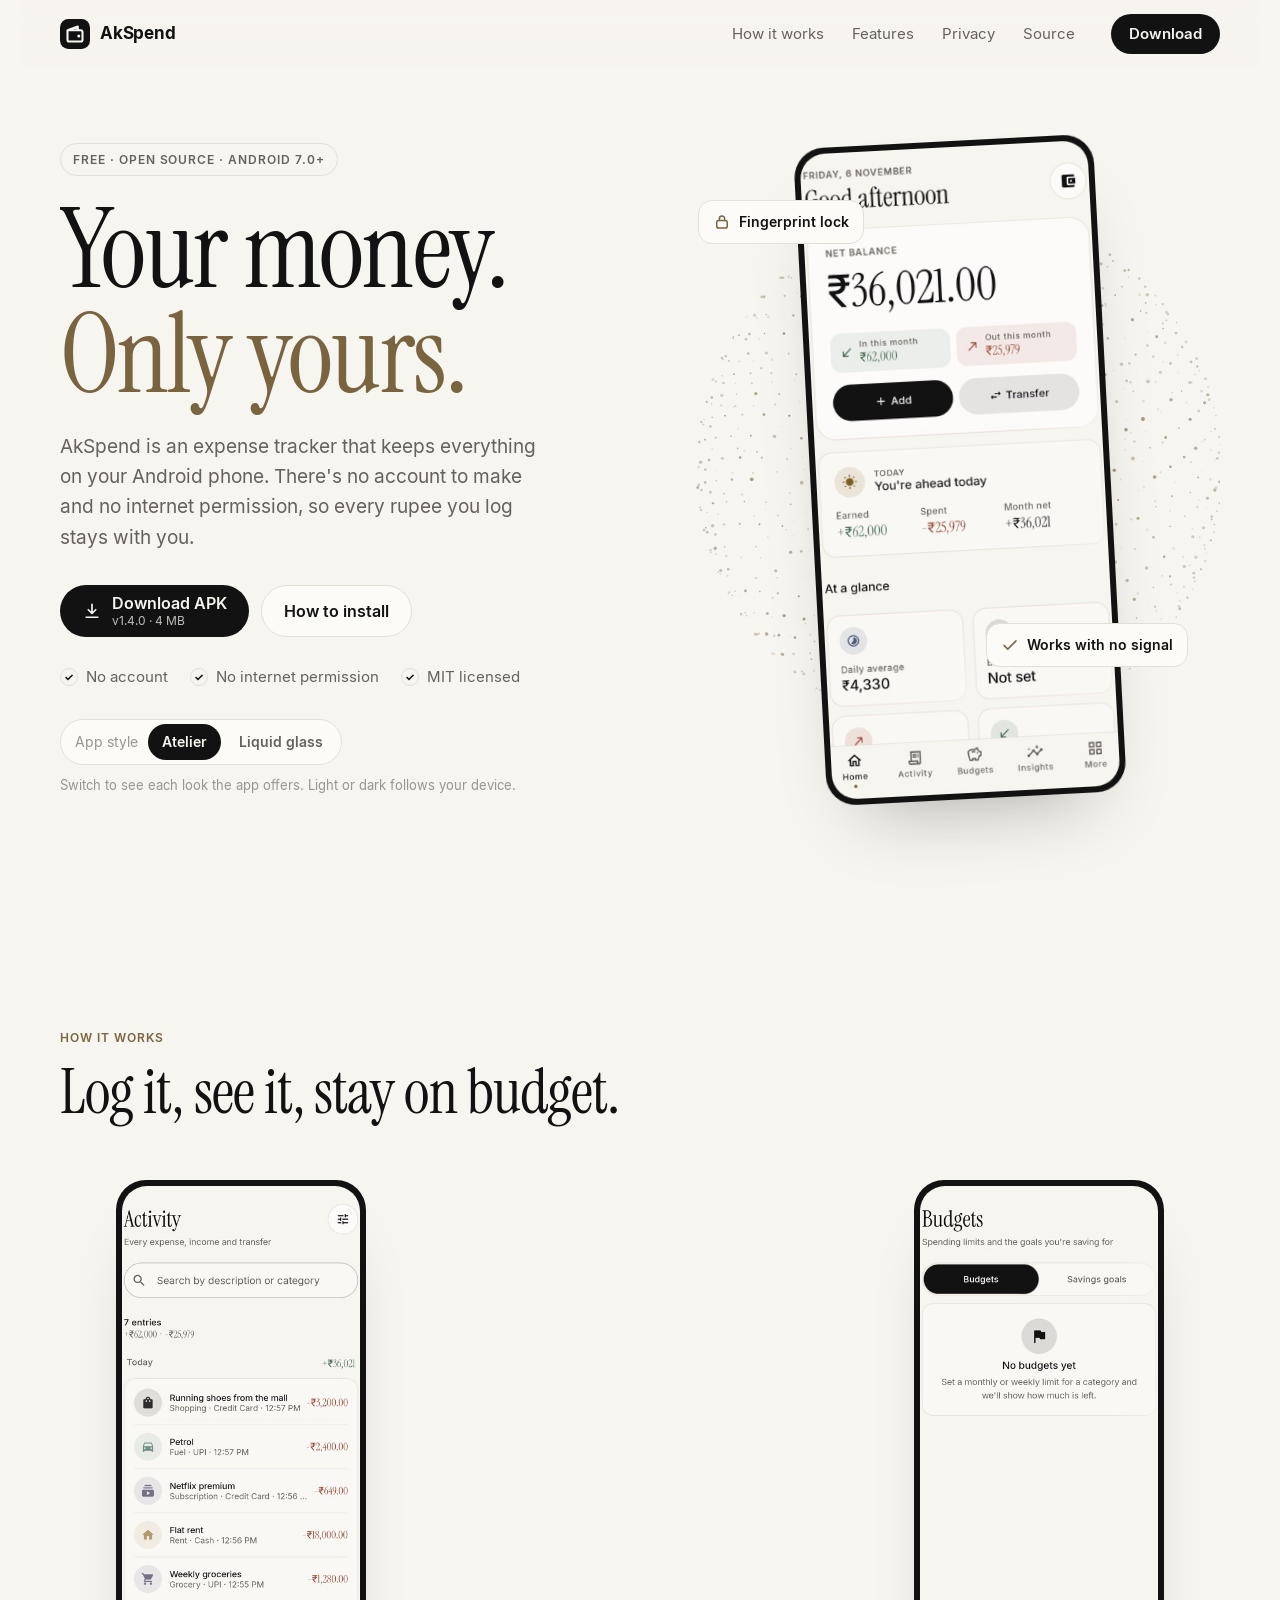
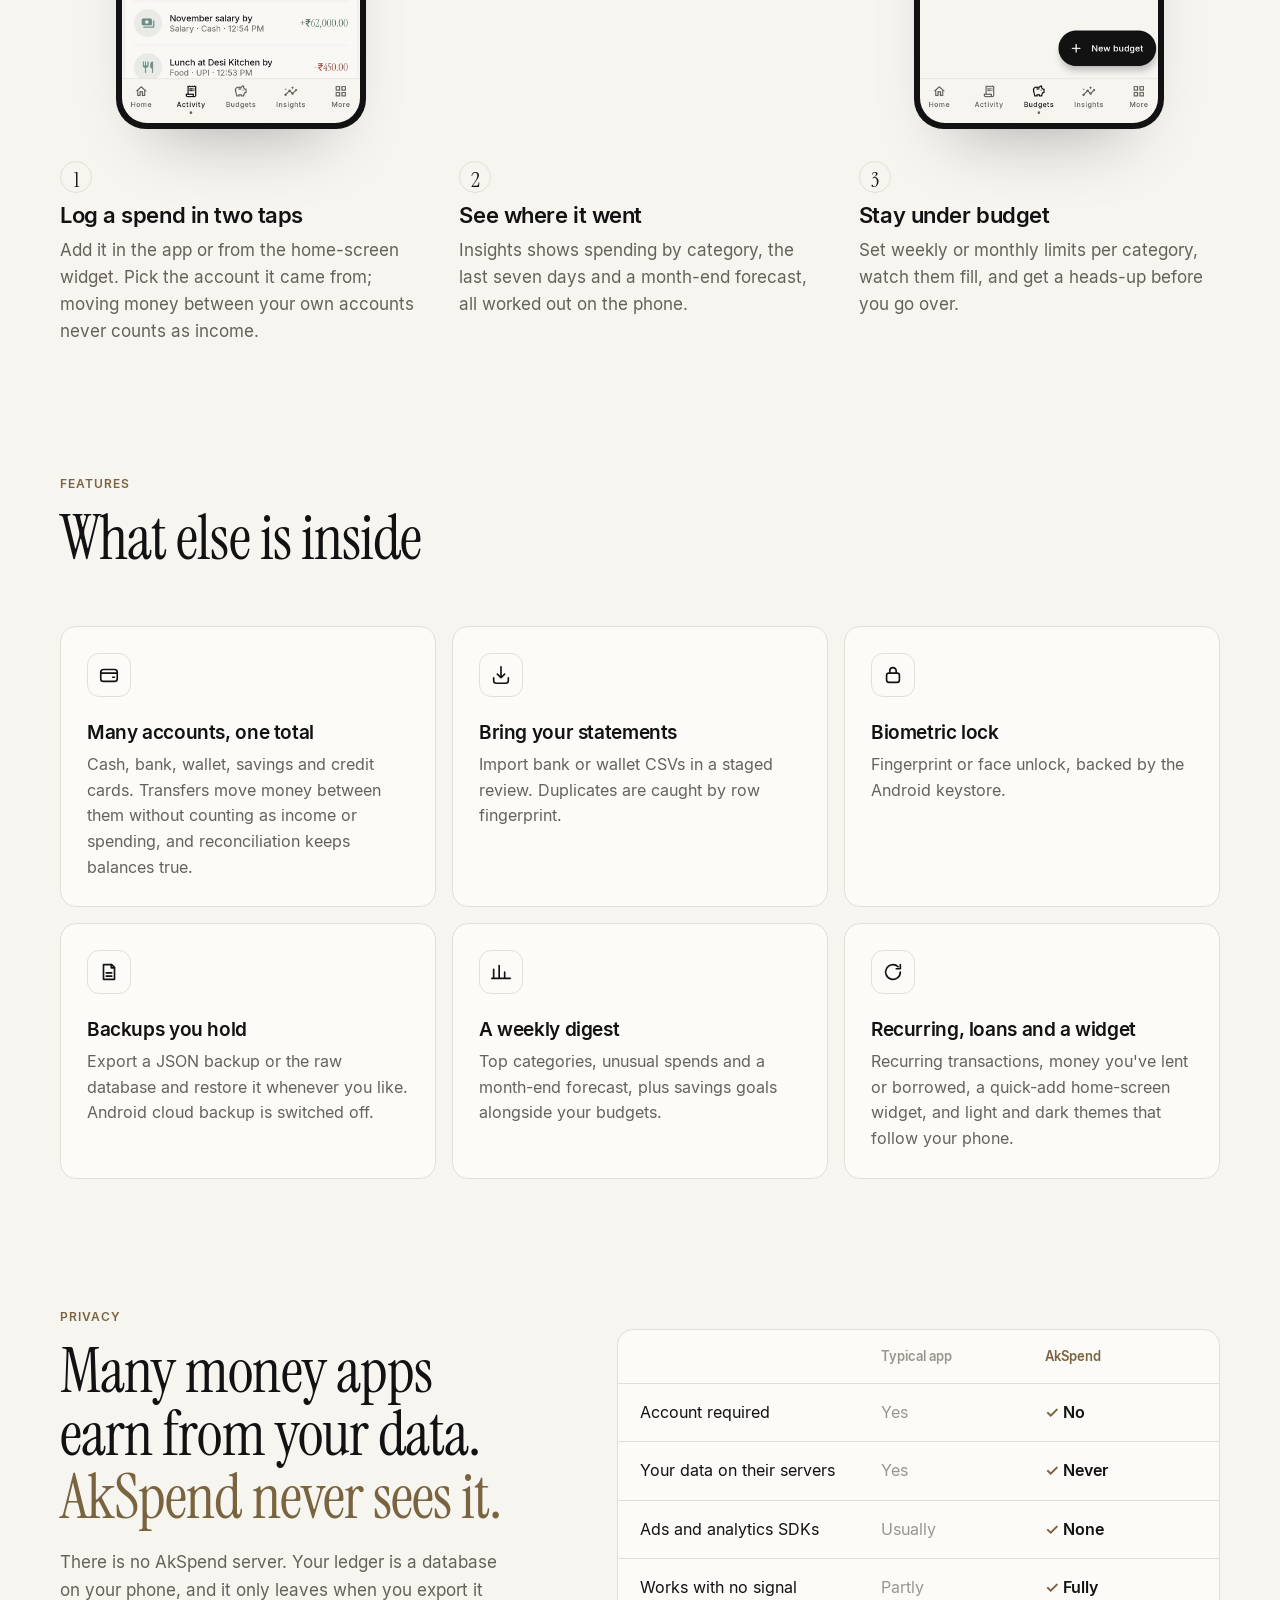
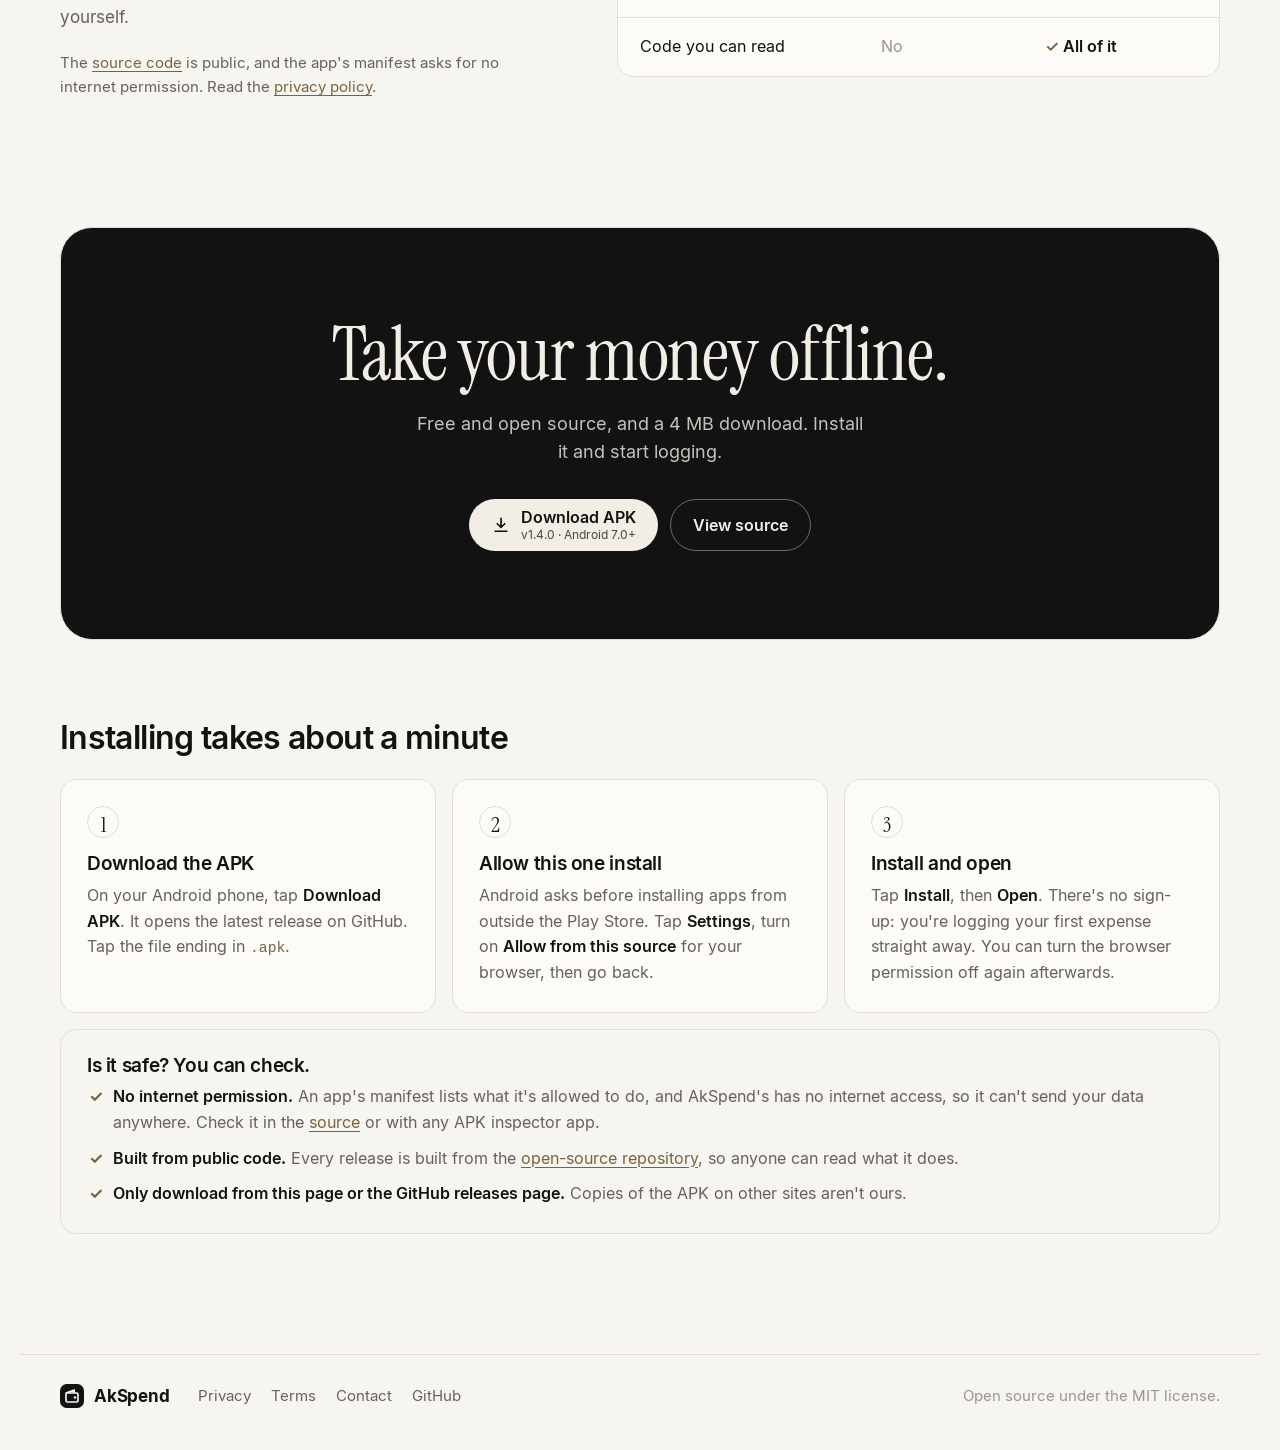
==== commit f6308a2a: "Redesign the landing page around the Atelier style Replaces the three.js scene with a lighter page i" ====
--- a/docs/index.html
+++ b/docs/index.html
@@ -3,170 +3,166 @@
 <head>
   <meta charset="utf-8">
   <meta name="viewport" content="width=device-width, initial-scale=1, viewport-fit=cover">
-  <title>AkSpend · Private, offline money tracker for Android</title>
-  <meta name="description" content="AkSpend is a free, open-source expense tracker that works fully offline. No account, no cloud, no trackers. Your money data never leaves your phone.">
-  <meta name="theme-color" content="#0b0a09">
+  <title>AkSpend · Private, offline expense tracker for Android</title>
+  <meta name="description" content="AkSpend is a free, open-source expense tracker for Android. No account and no internet permission: everything you log stays on your phone.">
+  <meta name="color-scheme" content="light dark">
+  <meta name="theme-color" content="#f7f2ea" media="(prefers-color-scheme: light)">
+  <meta name="theme-color" content="#11100e" media="(prefers-color-scheme: dark)">
   <meta property="og:type" content="website">
   <meta property="og:url" content="https://akshar2324.github.io/Expanse-Tracker/">
   <meta property="og:title" content="AkSpend · Your money. Only yours.">
-  <meta property="og:description" content="A private, offline expense tracker for Android. No account, no cloud, no trackers.">
+  <meta property="og:description" content="A free, open-source expense tracker for Android. No account, no internet permission.">
   <meta property="og:image" content="https://akshar2324.github.io/Expanse-Tracker/assets/og-image.png">
   <meta property="og:image:width" content="1200">
   <meta property="og:image:height" content="630">
-  <meta property="og:image:alt" content="AkSpend: Your money. Only yours. A glowing particle sphere beside the app's home screen.">
+  <meta property="og:image:alt" content="AkSpend: Your money. Only yours. The app's home screen beside the headline.">
   <meta name="twitter:card" content="summary_large_image">
   <link rel="canonical" href="https://akshar2324.github.io/Expanse-Tracker/">
-  <link rel="icon" href="data:image/svg+xml,%3Csvg xmlns='http://www.w3.org/2000/svg' viewBox='0 0 64 64'%3E%3Crect width='64' height='64' rx='16' fill='%231E4C45'/%3E%3Cpath d='M16 24h28a4 4 0 0 1 4 4v16a4 4 0 0 1-4 4H20a4 4 0 0 1-4-4V24zm0 0 22-8v8' fill='none' stroke='%238ED4C6' stroke-width='4' stroke-linejoin='round'/%3E%3Ccircle cx='40' cy='36' r='3' fill='%238ED4C6'/%3E%3C/svg%3E">
+  <link rel="icon" href="data:image/svg+xml,%3Csvg xmlns='http://www.w3.org/2000/svg' viewBox='0 0 64 64'%3E%3Crect width='64' height='64' rx='16' fill='%230F5F54'/%3E%3Cpath d='M16 24h28a4 4 0 0 1 4 4v16a4 4 0 0 1-4 4H20a4 4 0 0 1-4-4V24zm0 0 22-8v8' fill='none' stroke='%23F7F2EA' stroke-width='4' stroke-linejoin='round'/%3E%3Ccircle cx='40' cy='36' r='3' fill='%23F7F2EA'/%3E%3C/svg%3E">
   <link rel="preload" href="assets/fonts/inter-bold.woff2" as="font" type="font/woff2" crossorigin>
+  <link rel="preload" href="assets/fonts/instrument-serif.woff2" as="font" type="font/woff2" crossorigin>
   <link rel="stylesheet" href="assets/site.css">
-  <script type="importmap">{ "imports": { "three": "./vendor/three.module.min.js" } }</script>
   <script>
-    // Decide before first paint whether the 3D experience runs, so the layout never jumps.
+    // Pick the app style before first paint so nothing flashes. Light/dark always follows the device.
     (function () {
-      var root = document.documentElement;
-      var reduced = window.matchMedia("(prefers-reduced-motion: reduce)").matches;
-      var webgl = false;
-      try {
-        var c = document.createElement("canvas");
-        webgl = !!(window.WebGLRenderingContext && (c.getContext("webgl2") || c.getContext("webgl")));
-      } catch (e) {}
-      var skipped = false;
-      try { skipped = sessionStorage.getItem("akspend-skip") === "1"; } catch (e) {}
-      root.classList.add(reduced || !webgl || skipped ? "calm" : "motion");
+      var root = document.documentElement, style = "atelier";
+      root.classList.add("js");
+      try { var saved = localStorage.getItem("akspend-style"); if (saved === "atelier" || saved === "glass") style = saved; } catch (e) {}
+      root.setAttribute("data-style", style);
     })();
   </script>
 </head>
 <body>
-  <a class="skip-link" href="#features">Skip to content</a>
-
-  <canvas id="scene" aria-hidden="true"></canvas>
-  <div class="backdrop" aria-hidden="true"></div>
+  <a class="skip-link" href="#main">Skip to content</a>
 
   <header class="topbar">
     <a class="brand" href="#top" aria-label="AkSpend home">
       <svg viewBox="0 0 32 32" aria-hidden="true"><rect width="32" height="32" rx="9" class="brand-bg"/><path d="M8 12h14a2 2 0 0 1 2 2v8a2 2 0 0 1-2 2H10a2 2 0 0 1-2-2v-10zm0 0 11-4v4" class="brand-line"/><circle cx="20" cy="18" r="1.6" class="brand-dot"/></svg>
       <span>AkSpend</span>
     </a>
-    <nav aria-label="Primary">
-      <a class="pill" href="#story">How it works</a>
-      <a class="pill" href="#features">Features</a>
-      <a class="pill" href="#privacy">Privacy</a>
-      <a class="pill" href="https://github.com/akshar2324/Expanse-Tracker" rel="noopener">Source</a>
-      <a class="pill pill-solid" href="#download">Download</a>
+    <nav class="nav" aria-label="Primary">
+      <a href="#how">How it works</a>
+      <a href="#features">Features</a>
+      <a href="#privacy">Privacy</a>
+      <a href="https://github.com/akshar2324/Expanse-Tracker" rel="noopener">Source</a>
     </nav>
+    <a class="btn btn-primary btn-sm" href="#download">Download</a>
   </header>
 
-  <ol class="rail" aria-hidden="true">
-    <li data-step="0"></li><li data-step="1"></li><li data-step="2"></li><li data-step="3"></li><li data-step="4"></li>
-  </ol>
-
-  <main id="top">
+  <main id="main">
     <!-- HERO -->
-    <section class="hero" aria-labelledby="hero-title">
-      <p class="hud hud-top">/ A NEW KIND OF LEDGER</p>
+    <section id="top" class="hero" aria-labelledby="hero-title">
       <div class="hero-copy">
-        <h1 id="hero-title" class="display">
-          <span>Your money.</span>
-          <span>Only yours.</span>
-        </h1>
-        <div class="hero-rule" aria-hidden="true"><span>PRIVATE</span><i></i><span>OFFLINE</span><i></i><span>OPEN SOURCE</span></div>
-      </div>
-      <div class="hero-foot">
-        <ul class="hud hud-list">
-          <li>/ CLOUD: NONE</li>
-          <li>/ ACCOUNT: NOT REQUIRED</li>
-          <li>/ TRACKERS: 0</li>
+        <p class="eyebrow">Free · Open source · Android 7.0+</p>
+        <h1 id="hero-title">Your money.<br><span class="accent">Only yours.</span></h1>
+        <p class="lede">AkSpend is an expense tracker that keeps everything on your Android phone. There's no account to make and no internet permission, so every rupee you log stays with you.</p>
+        <div class="cta-row">
+          <a class="btn btn-primary" href="https://github.com/akshar2324/Expanse-Tracker/releases/latest" rel="noopener">
+            <svg viewBox="0 0 24 24" aria-hidden="true"><path d="M12 4v11m0 0 4.5-4.5M12 15l-4.5-4.5M5 19.5h14"/></svg>
+            <span>Download APK <small>v1.4.0 · 4 MB</small></span>
+          </a>
+          <a class="btn btn-ghost" href="#install">How to install</a>
+        </div>
+        <ul class="checks">
+          <li>No account</li>
+          <li>No internet permission</li>
+          <li>MIT licensed</li>
         </ul>
-        <p class="hero-lede"><span class="chev" aria-hidden="true">&gt;</span> AkSpend is an expense tracker that lives entirely on your Android phone. No sign-up, no servers, no ads. Every rupee you log stays with you.</p>
-      </div>
-    </section>
-
-    <!-- STORY: three pinned chapters -->
-    <section id="story" class="story" aria-label="How AkSpend works">
-      <div class="stage">
-        <article class="chapter" data-chapter="0">
-          <p class="hud">/ 01 · THE VAULT</p>
-          <h2 class="display display-sm">Offline<br>by design.</h2>
-          <p class="kicker">NO CLOUD. NO SIGN-UP. NO EXCEPTIONS.</p>
-          <p>There is no AkSpend server to hack, sell or shut down. The app doesn't even ask for internet access. Your ledger is a database on your phone, and it only leaves when you export it yourself.</p>
-          <a class="pill" href="#privacy">Read the privacy model</a>
-          <figure class="chapter-shot"><img src="screenshots/liquid-glass/after/dark-10-lock.jpg" alt="AkSpend lock screen asking for fingerprint" loading="lazy" width="540" height="1202"></figure>
-        </article>
-
-        <article class="chapter" data-chapter="1">
-          <p class="hud">/ 02 · THE LEDGER</p>
-          <h2 class="display display-sm">Every rupee,<br>accounted for.</h2>
-          <p class="kicker">CASH, BANK, WALLET, CARD.</p>
-          <p>Log a spend in two taps or from the home-screen widget. Keep separate accounts, move money between them without faking income, and see exactly where this week went.</p>
-          <a class="pill" href="#features">See the features</a>
-          <figure class="chapter-shot"><img src="screenshots/liquid-glass/after/dark-1-home.jpg" alt="AkSpend home screen showing net balance and this month's spending" loading="lazy" width="540" height="1202"></figure>
-        </article>
-
-        <article class="chapter" data-chapter="2">
-          <p class="hud">/ 03 · THE PLAN</p>
-          <h2 class="display display-sm">Budgets that<br>keep up.</h2>
-          <p class="kicker">WEEKLY. MONTHLY. GOALS.</p>
-          <p>Set limits per category, watch them fill, and get a heads-up before you go over. Savings goals and a weekly digest show the bigger picture, all worked out on the device.</p>
-          <a class="pill" href="#download">Get AkSpend</a>
-          <figure class="chapter-shot"><img src="screenshots/liquid-glass/after/dark-3-budgets.jpg" alt="AkSpend budgets screen with category limits and progress bars" loading="lazy" width="540" height="1202"></figure>
-        </article>
-
-        <div class="counter" aria-hidden="true"><span class="counter-now">01</span><span class="counter-sep">/</span><span>03</span></div>
-      </div>
-    </section>
-
-    <div class="ticker" aria-hidden="true">
-      <div class="ticker-track">
-        <span>/ NO CLOUD</span><span>/ NO ADS</span><span>/ NO ACCOUNT</span><span>/ NO TRACKERS</span><span>/ OPEN SOURCE</span><span>/ WORKS OFFLINE</span>
-        <span>/ NO CLOUD</span><span>/ NO ADS</span><span>/ NO ACCOUNT</span><span>/ NO TRACKERS</span><span>/ OPEN SOURCE</span><span>/ WORKS OFFLINE</span>
-      </div>
-    </div>
+        <div class="style-pick" role="radiogroup" aria-labelledby="style-label">
+          <span id="style-label">App style</span>
+          <button type="button" role="radio" data-style="atelier" aria-checked="true">Atelier</button>
+          <button type="button" role="radio" data-style="glass" aria-checked="false">Liquid glass</button>
+        </div>
+        <p class="style-note">Switch to see each look the app offers. Light or dark follows your device.</p>
+      </div>
+
+      <div class="hero-art">
+        <canvas class="orb" aria-hidden="true"></canvas>
+        <div class="phone-wrap">
+        <figure class="phone phone-hero">
+          <img data-shot="home" src="screenshots/atelier/atelier-light-1-home.jpg" alt="AkSpend home screen in the Atelier style: net balance of ₹36,021.00 with Add and Transfer buttons" width="450" height="928" fetchpriority="high">
+        </figure>
+        <div class="chip chip-a" aria-hidden="true">
+          <svg viewBox="0 0 24 24"><rect x="5" y="10" width="14" height="10" rx="2.5"/><path d="M8.5 10V7.5a3.5 3.5 0 0 1 7 0V10"/></svg>
+          Fingerprint lock
+        </div>
+        <div class="chip chip-b" aria-hidden="true">
+          <svg viewBox="0 0 24 24"><path d="M4 12.5 9 17.5 20 6.5"/></svg>
+          Works with no signal
+        </div>
+        </div>
+      </div>
+    </section>
+
+    <!-- HOW IT WORKS -->
+    <section id="how" class="section" aria-labelledby="how-title">
+      <div class="section-head">
+        <p class="eyebrow">How it works</p>
+        <h2 id="how-title">Log it, see it, stay on budget.</h2>
+      </div>
+      <ol class="how">
+        <li class="reveal">
+          <figure class="phone">
+            <img data-shot="log" src="screenshots/atelier/atelier-light-2-activity.jpg" alt="Activity in the Atelier style: today's expenses and income with category and payment method" width="450" height="928" loading="lazy">
+          </figure>
+          <span class="step-n">1</span>
+          <h3>Log a spend in two taps</h3>
+          <p>Add it in the app or from the home-screen widget. Pick the account it came from; moving money between your own accounts never counts as income.</p>
+        </li>
+        <li class="reveal">
+          <figure class="phone">
+            <img data-shot="insights" src="screenshots/atelier/atelier-light-4-insights.jpg" alt="Insights in the Atelier style: spending forecast and spending by category" width="450" height="928" loading="lazy">
+          </figure>
+          <span class="step-n">2</span>
+          <h3>See where it went</h3>
+          <p>Insights shows spending by category, the last seven days and a month-end forecast, all worked out on the phone.</p>
+        </li>
+        <li class="reveal">
+          <figure class="phone">
+            <img data-shot="budgets" src="screenshots/atelier/atelier-light-3-budgets.jpg" alt="Budgets in the Atelier style, before any budget is set, with a New budget button" width="450" height="928" loading="lazy">
+          </figure>
+          <span class="step-n">3</span>
+          <h3>Stay under budget</h3>
+          <p>Set weekly or monthly limits per category, watch them fill, and get a heads-up before you go over.</p>
+        </li>
+      </ol>
+    </section>
 
     <!-- FEATURES -->
-    <section id="features" class="section features" aria-labelledby="features-title">
-      <p class="hud hud-line"><b>04</b> / FEATURES <i></i> <span>EVERYTHING ON-DEVICE</span></p>
-      <h2 id="features-title" class="display display-md reveal">Everything a ledger should do.<br><em>Nothing it shouldn't.</em></h2>
-
-      <div class="phones reveal" aria-label="Screens from the app">
-        <figure class="phone phone-left"><img src="screenshots/liquid-glass/after/dark-4-insights.jpg" alt="Insights: spending forecast and spending by category" loading="lazy" width="540" height="1202"></figure>
-        <figure class="phone phone-mid"><img src="screenshots/liquid-glass/after/dark-1-home.jpg" alt="Home: net balance, money in and out this month" loading="lazy" width="540" height="1202"></figure>
-        <figure class="phone phone-right"><img src="screenshots/liquid-glass/after/dark-8-add-transaction.jpg" alt="Adding an expense with amount, category and payment method" loading="lazy" width="540" height="1202"></figure>
-      </div>
-
-      <ul class="bento">
-        <li class="reveal card card-wide">
-          <span class="tag">ACCOUNTS</span>
-          <h3>Many accounts, one honest total</h3>
+    <section id="features" class="section" aria-labelledby="features-title">
+      <div class="section-head">
+        <p class="eyebrow">Features</p>
+        <h2 id="features-title">What else is inside</h2>
+      </div>
+      <ul class="grid">
+        <li class="card reveal">
+          <svg class="icon" viewBox="0 0 24 24" aria-hidden="true"><rect x="3" y="6" width="18" height="13" rx="3"/><path d="M3 10h18M16 14.5h2"/></svg>
+          <h3>Many accounts, one total</h3>
           <p>Cash, bank, wallet, savings and credit cards. Transfers move money between them without counting as income or spending, and reconciliation keeps balances true.</p>
         </li>
-        <li class="reveal card">
-          <span class="tag">BUDGETS</span>
-          <h3>Limits and goals</h3>
-          <p>Weekly or monthly budgets per category, plus savings goals that track themselves.</p>
-        </li>
-        <li class="reveal card">
-          <span class="tag">INSIGHTS</span>
-          <h3>A weekly digest</h3>
-          <p>Top categories, unusual spends and a month-end forecast, computed on the phone.</p>
-        </li>
-        <li class="reveal card">
-          <span class="tag">IMPORT</span>
+        <li class="card reveal">
+          <svg class="icon" viewBox="0 0 24 24" aria-hidden="true"><path d="M12 3v12m0 0 4-4m-4 4-4-4"/><path d="M4 15v3a3 3 0 0 0 3 3h10a3 3 0 0 0 3-3v-3"/></svg>
           <h3>Bring your statements</h3>
           <p>Import bank or wallet CSVs in a staged review. Duplicates are caught by row fingerprint.</p>
         </li>
-        <li class="reveal card">
-          <span class="tag">LOCK</span>
+        <li class="card reveal">
+          <svg class="icon" viewBox="0 0 24 24" aria-hidden="true"><rect x="5" y="10" width="14" height="10" rx="2.5"/><path d="M8.5 10V7.5a3.5 3.5 0 0 1 7 0V10"/></svg>
           <h3>Biometric lock</h3>
           <p>Fingerprint or face unlock, backed by the Android keystore.</p>
         </li>
-        <li class="reveal card card-wide">
-          <span class="tag">BACKUP</span>
+        <li class="card reveal">
+          <svg class="icon" viewBox="0 0 24 24" aria-hidden="true"><path d="M6 4h9l3 3v13H6z"/><path d="M9 13h6M9 16.5h6M14.5 4v3.5H18"/></svg>
           <h3>Backups you hold</h3>
           <p>Export a JSON backup or the raw database and restore it whenever you like. Android cloud backup is switched off.</p>
         </li>
-        <li class="reveal card card-full">
-          <span class="tag">EVERYDAY</span>
-          <h3>The small things that make it stick</h3>
+        <li class="card reveal">
+          <svg class="icon" viewBox="0 0 24 24" aria-hidden="true"><path d="M4 19V9M10 19V5M16 19v-7M22 19H2"/></svg>
+          <h3>A weekly digest</h3>
+          <p>Top categories, unusual spends and a month-end forecast, plus savings goals alongside your budgets.</p>
+        </li>
+        <li class="card reveal">
+          <svg class="icon" viewBox="0 0 24 24" aria-hidden="true"><path d="M20 12a8 8 0 1 1-2.4-5.7M20 4v4.5h-4.5"/></svg>
+          <h3>Recurring, loans and a widget</h3>
           <p>Recurring transactions, money you've lent or borrowed, a quick-add home-screen widget, and light and dark themes that follow your phone.</p>
         </li>
       </ul>
@@ -174,8 +170,12 @@
 
     <!-- PRIVACY -->
     <section id="privacy" class="section privacy" aria-labelledby="privacy-title">
-      <p class="hud hud-line"><b>05</b> / PRIVACY <i></i> <span>VERIFY IT YOURSELF</span></p>
-      <h2 id="privacy-title" class="display display-md reveal">Most finance apps make money from your money data.<br><em>This one can't.</em></h2>
+      <div class="privacy-copy reveal">
+        <p class="eyebrow">Privacy</p>
+        <h2 id="privacy-title">Many money apps earn from your data. <span class="accent">AkSpend never sees&nbsp;it.</span></h2>
+        <p>There is no AkSpend server. Your ledger is a database on your phone, and it only leaves when you export it yourself.</p>
+        <p class="fineprint">The <a href="https://github.com/akshar2324/Expanse-Tracker" rel="noopener">source code</a> is public, and the app's manifest asks for no internet permission. Read the <a href="privacy.html">privacy policy</a>.</p>
+      </div>
       <div class="compare reveal" role="table" aria-label="AkSpend compared with a typical finance app">
         <div class="compare-row compare-head" role="row">
           <span role="columnheader"></span><span role="columnheader">Typical app</span><span role="columnheader">AkSpend</span>
@@ -186,47 +186,46 @@
         <div class="compare-row" role="row"><span role="rowheader">Works with no signal</span><span role="cell" class="no">Partly</span><span role="cell" class="yes">Fully</span></div>
         <div class="compare-row" role="row"><span role="rowheader">Code you can read</span><span role="cell" class="no">No</span><span role="cell" class="yes">All of it</span></div>
       </div>
-      <p class="fineprint">Don't take our word for it. The <a href="https://github.com/akshar2324/Expanse-Tracker" rel="noopener">source code</a> is public, and the app's manifest asks for no internet permission. Read the <a href="privacy.html">privacy policy</a>.</p>
-    </section>
-
-    <!-- DOWNLOAD -->
-    <section id="download" class="section download" aria-labelledby="download-title">
-      <p class="hud"><b>06</b> / DOWNLOAD · ANDROID 7.0+</p>
-      <h2 id="download-title" class="display">Take your money<br>offline.</h2>
-      <p class="lede">Free and open source. No account to create, nothing to sign in to. Install it and start logging.</p>
-      <div class="cta-row">
-        <a class="btn btn-primary" href="https://github.com/akshar2324/Expanse-Tracker/releases/latest" rel="noopener">
-          <svg viewBox="0 0 24 24" aria-hidden="true"><path d="M12 3v12m0 0 5-5m-5 5-5-5M5 20h14"/></svg>
-          Download APK
-        </a>
-        <a class="btn btn-ghost" href="#install">How to install</a>
+    </section>
+
+    <!-- DOWNLOAD + INSTALL -->
+    <section id="download" class="section" aria-labelledby="download-title">
+      <div class="download-panel reveal">
+        <h2 id="download-title">Take your money offline.</h2>
+        <p>Free and open source, and a 4 MB download. Install it and start logging.</p>
+        <div class="cta-row">
+          <a class="btn btn-light" href="https://github.com/akshar2324/Expanse-Tracker/releases/latest" rel="noopener">
+            <svg viewBox="0 0 24 24" aria-hidden="true"><path d="M12 4v11m0 0 4.5-4.5M12 15l-4.5-4.5M5 19.5h14"/></svg>
+            <span>Download APK <small>v1.4.0 · Android 7.0+</small></span>
+          </a>
+          <a class="btn btn-outline-light" href="https://github.com/akshar2324/Expanse-Tracker" rel="noopener">View source</a>
+        </div>
       </div>
 
       <div id="install" class="install">
-        <p class="hud hud-line"><b>07</b> / INSTALL <i></i> <span>ABOUT A MINUTE</span></p>
+        <h3 class="install-title">Installing takes about a minute</h3>
         <ol class="steps">
-          <li class="reveal card">
-            <span class="step-n">01</span>
-            <h3>Download the APK</h3>
+          <li class="card reveal">
+            <span class="step-n">1</span>
+            <h4>Download the APK</h4>
             <p>On your Android phone, tap <strong>Download APK</strong>. It opens the latest release on GitHub. Tap the file ending in <code>.apk</code>.</p>
           </li>
-          <li class="reveal card">
-            <span class="step-n">02</span>
-            <h3>Allow this one install</h3>
+          <li class="card reveal">
+            <span class="step-n">2</span>
+            <h4>Allow this one install</h4>
             <p>Android asks before installing apps from outside the Play Store. Tap <strong>Settings</strong>, turn on <strong>Allow from this source</strong> for your browser, then go back.</p>
           </li>
-          <li class="reveal card">
-            <span class="step-n">03</span>
-            <h3>Install and open</h3>
+          <li class="card reveal">
+            <span class="step-n">3</span>
+            <h4>Install and open</h4>
             <p>Tap <strong>Install</strong>, then <strong>Open</strong>. There's no sign-up: you're logging your first expense straight away. You can turn the browser permission off again afterwards.</p>
           </li>
         </ol>
-        <div class="reveal card safety">
-          <span class="tag">IS IT SAFE?</span>
-          <h3>You don't have to trust us. You can check.</h3>
+        <div class="card safety reveal">
+          <h4>Is it safe? You can check.</h4>
           <ul>
             <li><strong>No internet permission.</strong> An app's manifest lists what it's allowed to do, and AkSpend's has no internet access, so it can't send your data anywhere. Check it in the <a href="https://github.com/akshar2324/Expanse-Tracker/blob/main/app/src/main/AndroidManifest.xml" rel="noopener">source</a> or with any APK inspector app.</li>
-            <li><strong>Built from public code.</strong> Every release is built from the <a href="https://github.com/akshar2324/Expanse-Tracker" rel="noopener">open-source repository</a>, so anyone can read exactly what it does.</li>
+            <li><strong>Built from public code.</strong> Every release is built from the <a href="https://github.com/akshar2324/Expanse-Tracker" rel="noopener">open-source repository</a>, so anyone can read what it does.</li>
             <li><strong>Only download from this page or the GitHub releases page.</strong> Copies of the APK on other sites aren't ours.</li>
           </ul>
         </div>
@@ -235,17 +234,19 @@
   </main>
 
   <footer class="footer">
-    <span>AkSpend</span>
+    <a class="brand brand-sm" href="#top">
+      <svg viewBox="0 0 32 32" aria-hidden="true"><rect width="32" height="32" rx="9" class="brand-bg"/><path d="M8 12h14a2 2 0 0 1 2 2v8a2 2 0 0 1-2 2H10a2 2 0 0 1-2-2v-10zm0 0 11-4v4" class="brand-line"/><circle cx="20" cy="18" r="1.6" class="brand-dot"/></svg>
+      <span>AkSpend</span>
+    </a>
     <nav aria-label="Legal">
       <a href="privacy.html">Privacy</a>
       <a href="terms.html">Terms</a>
       <a href="mailto:axar2324@gmail.com">Contact</a>
+      <a href="https://github.com/akshar2324/Expanse-Tracker" rel="noopener">GitHub</a>
     </nav>
-    <span class="muted">Made for people who'd rather not be the product.</span>
+    <span class="muted">Open source under the MIT license.</span>
   </footer>
 
-  <button class="skip-anim" type="button" hidden>Skip animation <span aria-hidden="true">↓</span></button>
-
-  <script type="module" src="assets/site.js"></script>
+  <script src="assets/site.js" defer></script>
 </body>
 </html>
--- a/docs/assets/site.css
+++ b/docs/assets/site.css
@@ -1,378 +1,416 @@
-/* AkSpend landing page. Colours come from the app's dark "liquid glass" palette (ui/theme/Color.kt). */
-
-/* Inter (SIL OFL, see fonts/inter-OFL.txt), subset to Latin + ₹ and served as WOFF2: ~23 KB per weight. */
+/* AkSpend landing page. Light by default, dark when the phone or computer is in dark mode,
+   matching the app's own light and dark themes. */
+
 @font-face { font-family: "Inter"; src: url("fonts/inter-regular.woff2") format("woff2"); font-weight: 400; font-display: swap; }
 @font-face { font-family: "Inter"; src: url("fonts/inter-semibold.woff2") format("woff2"); font-weight: 600; font-display: swap; }
-@font-face { font-family: "Inter"; src: url("fonts/inter-bold.woff2") format("woff2"); font-weight: 700 900; font-display: swap; }
-
+@font-face { font-family: "Inter"; src: url("fonts/inter-bold.woff2") format("woff2"); font-weight: 700 800; font-display: swap; }
+
+@font-face { font-family: "Instrument Serif"; src: url("fonts/instrument-serif.woff2") format("woff2"); font-weight: 400; font-display: swap; }
+
+/* Two app styles, matching the app's More > Appearance: Liquid glass and Atelier.
+   Each has light and dark values; light or dark follows the device, as in the app.
+   Colours come from app/src/main/java/com/akshar/ui/theme (Color.kt, Atelier.kt). */
 :root {
-  --base: #0b0a09;
-  --base-2: #110f0d;
-  --surface: #1c1815;
-  --ink: #f0e9e2;
-  --ink-2: #d2c7bd;
-  --ink-3: #9b9086;
-  --teal: #8ed4c6;
-  --teal-deep: #1e4c45;
-  --teal-ink: #00382f;
-  --amber: #f0bd98;
-  --coral: #ff9389;
-  --line: rgba(240, 233, 226, 0.14);
-  --line-strong: rgba(240, 233, 226, 0.28);
-  --glass: rgba(255, 255, 255, 0.05);
-  --glass-strong: rgba(255, 255, 255, 0.08);
-  --mono: ui-monospace, "SF Mono", "Cascadia Mono", "Roboto Mono", Menlo, Consolas, monospace;
-  --sans: "Inter", system-ui, -apple-system, "Segoe UI", Roboto, sans-serif;
-  --gutter: clamp(16px, 4vw, 56px);
-  --topbar: 64px;
-  color-scheme: dark;
+  --radius: 20px;
+  --gutter: clamp(16px, 4vw, 40px);
+  --max: 1160px;
+  --font: "Inter", system-ui, -apple-system, "Segoe UI", Roboto, sans-serif;
+  --display: var(--font);
+  --display-weight: 800;
+  --display-track: -0.04em;
+}
+
+/* Liquid glass, light */
+:root, :root[data-style="glass"] {
+  --bg: #fbf6f1;
+  --bg-2: #f3ece5;
+  --surface: rgba(255, 252, 249, 0.62);
+  --surface-solid: #fffcf9;
+  --ink: #1f1a16;
+  --ink-2: #574e46;
+  --ink-3: #8a8077;
+  --line: rgba(255, 255, 255, 0.7);
+  --rule: rgba(31, 26, 22, 0.1);
+  --accent: #235f57;
+  --accent-2: #2c7368;
+  --accent-soft: #cfeae3;
+  --accent-text: #235f57;
+  --on-accent: #ffffff;
+  --btn: #235f57;
+  --on-btn: #ffffff;
+  --bezel: #1f1a16;
+  --blur: blur(18px) saturate(1.5);
+  --shadow: 0 1px 2px rgba(31, 26, 22, 0.05), 0 14px 34px -14px rgba(60, 40, 30, 0.22);
+  --shadow-lg: 0 30px 80px -30px rgba(35, 95, 87, 0.45), 0 12px 30px -12px rgba(31, 26, 22, 0.25);
+  --panel: radial-gradient(120% 140% at 50% 0%, #2c7368 0%, #235f57 45%, #1a4a43 100%);
+  --on-panel: #ffffff;
+  --panel-btn: #fffcf9;
+  --on-panel-btn: #235f57;
+  --orb: 35, 95, 87;
+  --pools:
+    radial-gradient(40vw 40vw at 8% 6%, rgba(255, 196, 160, 0.55), transparent 70%),
+    radial-gradient(42vw 42vw at 96% 18%, rgba(170, 225, 210, 0.55), transparent 70%),
+    radial-gradient(46vw 46vw at 70% 92%, rgba(201, 191, 255, 0.45), transparent 70%);
+}
+@media (prefers-color-scheme: dark) {
+  :root, :root[data-style="glass"] {
+    --bg: #151210;
+    --bg-2: #1c1815;
+    --surface: rgba(34, 30, 27, 0.6);
+    --surface-solid: #221e1b;
+    --ink: #f0e9e2;
+    --ink-2: #d2c7bd;
+    --ink-3: #9b9086;
+    --line: rgba(255, 255, 255, 0.09);
+    --rule: rgba(240, 233, 226, 0.1);
+    --accent: #8ed4c6;
+    --accent-2: #a6e0d4;
+    --accent-soft: rgba(142, 212, 198, 0.14);
+    --accent-text: #8ed4c6;
+    --on-accent: #00382f;
+    --btn: #8ed4c6;
+    --on-btn: #00382f;
+    --bezel: #2b2723;
+    --shadow: 0 1px 2px rgba(0, 0, 0, 0.3), 0 14px 34px -14px rgba(0, 0, 0, 0.7);
+    --shadow-lg: 0 30px 80px -30px rgba(142, 212, 198, 0.25), 0 12px 30px -12px rgba(0, 0, 0, 0.6);
+    --panel: radial-gradient(120% 140% at 50% 0%, #2a6a60 0%, #1e4c45 50%, #15362f 100%);
+    --on-panel: #f0e9e2;
+    --panel-btn: #f0e9e2;
+    --on-panel-btn: #1e4c45;
+    --orb: 142, 212, 198;
+    --pools:
+      radial-gradient(40vw 40vw at 8% 6%, rgba(30, 76, 69, 0.55), transparent 70%),
+      radial-gradient(42vw 42vw at 96% 18%, rgba(90, 75, 168, 0.28), transparent 70%),
+      radial-gradient(46vw 46vw at 70% 92%, rgba(125, 78, 46, 0.25), transparent 70%);
+  }
+}
+
+/* Atelier, light: ivory and ink, one bronze accent, hairlines, serif display. */
+:root[data-style="atelier"] {
+  --bg: #f7f5f0;
+  --bg-2: #efece5;
+  --surface: #fcfbf8;
+  --surface-solid: #fcfbf8;
+  --ink: #121212;
+  --ink-2: #66625b;
+  --ink-3: #9a968e;
+  --line: #e3dfd6;
+  --rule: #e3dfd6;
+  --accent: #121212;
+  --accent-2: #2a2a2a;
+  --accent-soft: #efe7d8;
+  --accent-text: #7a6440;
+  --on-accent: #f7f5f0;
+  --btn: #121212;
+  --on-btn: #f7f5f0;
+  --bezel: #121212;
+  --blur: none;
+  --shadow: none;
+  --shadow-lg: 0 40px 70px -40px rgba(18, 18, 18, 0.35);
+  --panel: #121212;
+  --on-panel: #f2eee6;
+  --panel-btn: #f2eee6;
+  --on-panel-btn: #121212;
+  --orb: 122, 100, 64;
+  --pools: none;
+  --display: "Instrument Serif", Georgia, serif;
+  --display-weight: 400;
+  --display-track: -0.015em;
+  --radius: 16px;
+}
+@media (prefers-color-scheme: dark) {
+  :root[data-style="atelier"] {
+    --bg: #0c0c0c;
+    --bg-2: #121211;
+    --surface: #161615;
+    --surface-solid: #161615;
+    --ink: #f2eee6;
+    --ink-2: #a39e95;
+    --ink-3: #6e6a63;
+    --line: #282725;
+    --rule: #282725;
+    --accent: #c8ae7e;
+    --accent-2: #d6bf93;
+    --accent-soft: #2a251c;
+    --accent-text: #c8ae7e;
+    --on-accent: #0c0c0c;
+    --btn: #f2eee6;
+    --on-btn: #0c0c0c;
+    --bezel: #242423;
+    --shadow-lg: 0 40px 70px -40px rgba(0, 0, 0, 0.9);
+    --panel: #161615;
+    --on-panel: #f2eee6;
+    --panel-btn: #c8ae7e;
+    --on-panel-btn: #0c0c0c;
+    --orb: 200, 174, 126;
+  }
 }
 
 *, *::before, *::after { box-sizing: border-box; }
-html { -webkit-text-size-adjust: 100%; scroll-padding-top: calc(var(--topbar) + 16px); }
+html { scroll-behavior: smooth; scroll-padding-top: 80px; -webkit-text-size-adjust: 100%; }
 body {
-  margin: 0;
-  background: var(--base);
-  color: var(--ink);
-  font-family: var(--sans);
-  font-size: 17px;
-  line-height: 1.6;
-  -webkit-font-smoothing: antialiased;
+  margin: 0; color: var(--ink);
+  background: var(--pools), var(--bg); background-attachment: fixed;
+  transition: background-color .4s ease, color .4s ease;
+  font: 400 17px/1.6 var(--font); -webkit-font-smoothing: antialiased;
   overflow-x: hidden;
 }
-img { max-width: 100%; display: block; }
+img { display: block; max-width: 100%; height: auto; }
 a { color: inherit; }
-em { font-style: normal; color: var(--teal); }
-::selection { background: var(--teal); color: var(--teal-ink); }
+h1, h2, h3, h4 { margin: 0; line-height: 1.1; letter-spacing: -0.02em; text-wrap: balance; }
+h1, h2 { font-family: var(--display); font-weight: var(--display-weight); letter-spacing: var(--display-track); }
+p { margin: 0; }
+ul, ol { margin: 0; padding: 0; list-style: none; }
+::selection { background: var(--accent); color: var(--on-accent); }
+:focus-visible { outline: 2px solid var(--accent); outline-offset: 3px; border-radius: 8px; }
+.accent { color: var(--accent-text); }
 
 .skip-link {
   position: absolute; left: 12px; top: -60px; z-index: 50;
-  background: var(--teal); color: var(--teal-ink); padding: 10px 14px; border-radius: 10px; font-weight: 600;
+  background: var(--accent); color: var(--on-accent); padding: 10px 14px; border-radius: 10px; font-weight: 600;
 }
 .skip-link:focus { top: 12px; }
-:focus-visible { outline: 2px solid var(--teal); outline-offset: 3px; border-radius: 8px; }
-
-/* ---------- canvas + backdrop ---------- */
-
-#scene {
-  position: fixed; inset: 0; width: 100%; height: 100%;
-  z-index: 0; pointer-events: none;
-  opacity: 0; transition: opacity 1.2s ease;
-  /* The scene renders light on black; "screen" drops the black and keeps the CSS backdrop. */
-  mix-blend-mode: screen;
-}
-.motion #scene.ready { opacity: 1; }
-.motion.outro #scene.ready { opacity: 0.18; }
-.calm #scene { display: none; }
-
-.backdrop {
-  position: fixed; inset: 0; z-index: -1; pointer-events: none;
-  background:
-    radial-gradient(60vw 60vw at 20% 15%, rgba(21, 52, 47, 0.75), transparent 60%),
-    radial-gradient(50vw 50vw at 85% 70%, rgba(42, 29, 60, 0.55), transparent 60%),
-    radial-gradient(40vw 40vw at 60% 110%, rgba(51, 33, 15, 0.6), transparent 60%),
-    linear-gradient(180deg, var(--base) 0%, var(--base-2) 100%);
-}
-/* Faint scanlines give the HUD feel without any animation cost. */
-.backdrop::after {
-  content: ""; position: absolute; inset: 0;
-  background: repeating-linear-gradient(0deg, rgba(255,255,255,0.018) 0 1px, transparent 1px 4px);
-  mix-blend-mode: overlay;
-}
 
 /* ---------- top bar ---------- */
-
 .topbar {
-  position: fixed; inset: 0 0 auto 0; z-index: 20; height: var(--topbar);
-  display: flex; align-items: center; justify-content: space-between; gap: 16px;
-  padding: 0 var(--gutter);
-  background: linear-gradient(180deg, rgba(11,10,9,0.85), rgba(11,10,9,0));
-}
-.brand { display: inline-flex; align-items: center; gap: 10px; text-decoration: none; font-weight: 700; letter-spacing: 0.02em; font-size: 16px; }
+  position: sticky; top: 0; z-index: 20;
+  display: flex; align-items: center; gap: 24px;
+  max-width: calc(var(--max) + 2 * var(--gutter)); margin: 0 auto;
+  padding: 14px var(--gutter);
+  background: color-mix(in srgb, var(--bg) 82%, transparent);
+  backdrop-filter: blur(14px) saturate(1.4); -webkit-backdrop-filter: blur(14px) saturate(1.4);
+}
+.brand { display: inline-flex; align-items: center; gap: 10px; text-decoration: none; font-weight: 700; font-size: 17px; letter-spacing: -0.01em; }
 .brand svg { width: 30px; height: 30px; }
-.brand-bg { fill: var(--teal-deep); }
-.brand-line { fill: none; stroke: var(--teal); stroke-width: 2.2; stroke-linejoin: round; }
-.brand-dot { fill: var(--teal); }
-.topbar nav { display: flex; gap: 8px; }
-
-.pill {
-  display: inline-flex; align-items: center; min-height: 36px; padding: 0 14px;
-  border: 1px solid var(--line-strong); border-radius: 999px;
-  font-family: var(--mono); font-size: 12px; letter-spacing: 0.08em; text-transform: uppercase; text-decoration: none;
-  color: var(--ink-2); background: rgba(11,10,9,0.35); backdrop-filter: blur(8px); -webkit-backdrop-filter: blur(8px);
-  transition: border-color .2s, color .2s, background .2s;
-}
-.pill:hover { border-color: var(--teal); color: var(--ink); }
-.pill-solid { background: var(--teal); border-color: var(--teal); color: var(--teal-ink); font-weight: 700; }
-.pill-solid:hover { background: #a9e3d7; color: var(--teal-ink); }
-
-/* side progress rail */
-.rail {
-  position: fixed; right: calc(var(--gutter) - 4px); top: 50%; transform: translateY(-50%);
-  z-index: 15; list-style: none; margin: 0; padding: 0; display: grid; gap: 14px;
-}
-.rail li { width: 6px; height: 6px; border-radius: 50%; background: var(--line-strong); transition: background .3s, transform .3s; }
-.rail li.on { background: var(--teal); transform: scale(1.6); }
-.calm .rail { display: none; }
-
-/* ---------- type ---------- */
-
-.display {
-  margin: 0;
-  font-weight: 800;
-  text-transform: uppercase;
-  line-height: 0.92;
-  letter-spacing: -0.01em;
-  font-size: clamp(48px, 10.5vw, 168px);
-}
-.display span { display: block; }
-.display-sm { font-size: clamp(36px, 5.4vw, 84px); }
-.display-md { font-size: clamp(32px, 4.6vw, 68px); line-height: 1.02; text-transform: none; letter-spacing: -0.02em; }
-.hud { margin: 0; font-family: var(--mono); font-size: 12px; letter-spacing: 0.14em; text-transform: uppercase; color: var(--teal); }
-.kicker { font-family: var(--mono); font-size: 12px; letter-spacing: 0.16em; color: var(--ink-3); margin: 18px 0 10px; }
+.brand-bg { fill: var(--accent); }
+.brand-line { fill: none; stroke: var(--bg); stroke-width: 2.2; stroke-linejoin: round; }
+.brand-dot { fill: var(--bg); }
+.nav { display: flex; gap: 4px; margin-left: auto; }
+.nav a {
+  text-decoration: none; color: var(--ink-2); font-size: 15px; font-weight: 500;
+  padding: 8px 12px; border-radius: 999px; transition: color .2s, background .2s;
+}
+.nav a:hover { color: var(--ink); background: var(--bg-2); }
+
+/* ---------- buttons ---------- */
+.btn {
+  display: inline-flex; align-items: center; gap: 10px; min-height: 52px; padding: 0 22px;
+  border-radius: 999px; font-weight: 600; font-size: 16px; text-decoration: none; line-height: 1.15;
+  transition: transform .2s, background .2s, box-shadow .2s, border-color .2s;
+}
+.btn svg { width: 20px; height: 20px; fill: none; stroke: currentColor; stroke-width: 2; stroke-linecap: round; stroke-linejoin: round; flex: none; }
+.btn small { display: block; font-size: 12px; font-weight: 500; opacity: 0.75; margin-top: 2px; }
+.btn:hover { transform: translateY(-1px); }
+.btn-primary { background: var(--btn); color: var(--on-btn); }
+.btn-primary:hover { filter: brightness(1.12); }
+.btn-ghost { border: 1px solid var(--rule); color: var(--ink); background: var(--surface-solid); }
+.btn-ghost:hover { border-color: var(--ink-3); }
+.btn-sm { min-height: 40px; padding: 0 18px; font-size: 15px; box-shadow: none; }
+.cta-row { display: flex; flex-wrap: wrap; gap: 12px; }
+
+/* ---------- layout ---------- */
+main { max-width: calc(var(--max) + 2 * var(--gutter)); margin: 0 auto; padding: 0 var(--gutter); }
+.section { padding: clamp(72px, 10vw, 128px) 0 0; }
+.section-head { max-width: 640px; margin-bottom: clamp(32px, 5vw, 56px); }
+.section h2 { font-size: clamp(32px, 4.4vw, 52px); }
+.eyebrow { color: var(--accent-text); font-weight: 600; font-size: 14px; letter-spacing: 0.02em; margin-bottom: 14px; }
 
 /* ---------- hero ---------- */
-
-main { position: relative; z-index: 1; }
-
 .hero {
-  min-height: 100vh; min-height: 100svh;
-  display: grid; grid-template-rows: auto 1fr auto;
-  padding: calc(var(--topbar) + 24px) var(--gutter) 88px;
-}
-.hud-top { align-self: start; }
-.hero-copy { align-self: end; }
-.hero h1 { text-shadow: 0 4px 40px rgba(0,0,0,0.6); }
-.hero-rule {
-  display: flex; align-items: center; gap: 14px; margin-top: 18px;
-  font-family: var(--mono); font-size: 11px; letter-spacing: 0.2em; color: var(--ink-3);
-}
-.hero-rule i { flex: 1; height: 1px; background: var(--line-strong); }
-.hero-foot { display: flex; justify-content: space-between; align-items: flex-end; gap: 24px; margin-top: 28px; }
-.hud-list { list-style: none; padding: 0; display: grid; gap: 4px; color: var(--ink-3); }
-.hero-lede { max-width: 440px; margin: 0; color: var(--ink-2); font-size: 15px; }
-.chev { color: var(--teal); font-family: var(--mono); margin-right: 4px; }
-
-/* ---------- story (pinned chapters) ---------- */
-
-.story { position: relative; }
-.motion .story { height: 340vh; }
-.motion .stage { position: sticky; top: 0; height: 100vh; height: 100svh; overflow: hidden; }
-
-.chapter { padding: 0 var(--gutter); }
-.chapter p:not(.hud):not(.kicker) { color: var(--ink-2); max-width: 460px; }
-.chapter .pill { margin-top: 8px; align-self: flex-start; justify-self: start; }
-
-.motion .chapter {
-  position: absolute; inset: 0; display: flex; flex-direction: column; justify-content: center;
-  padding-left: 52vw; padding-right: calc(var(--gutter) + 32px);
-  opacity: 0; transform: translateY(28px); pointer-events: none;
-  transition: opacity .6s ease, transform .6s ease;
-}
-.motion .chapter.on { opacity: 1; transform: none; pointer-events: auto; }
-.motion .chapter-shot { display: none; }
-
-.counter {
-  position: absolute; left: var(--gutter); bottom: 64px;
-  font-weight: 800; font-size: clamp(44px, 6vw, 88px); line-height: 1; letter-spacing: 0.04em;
-  color: transparent; -webkit-text-stroke: 1.4px var(--line-strong);
-  display: flex; gap: 0.25em;
-}
-.counter-now { color: var(--ink); -webkit-text-stroke: 0; }
-.calm .counter { display: none; }
-
-/* Calm mode: chapters are ordinary sections, each with a real screenshot. */
-.calm .chapter {
-  display: grid; grid-template-columns: minmax(0, 1fr) minmax(0, 360px); gap: 24px 56px; align-items: center;
-  padding-top: 72px; padding-bottom: 72px; max-width: 1200px; margin: 0 auto;
-}
-.calm .chapter > :not(.chapter-shot) { grid-column: 1; }
-.calm .chapter-shot { grid-column: 2; grid-row: 1 / span 6; margin: 0; }
-.chapter-shot img, .phone img { border-radius: 28px; border: 1px solid var(--line-strong); box-shadow: 0 30px 80px rgba(0,0,0,0.55); }
-
-/* ---------- generic sections ---------- */
-
-.section { padding: 120px var(--gutter); max-width: 1280px; margin: 0 auto; }
-.section > .hud { margin-bottom: 18px; }
-
-/* features */
-.phones {
-  display: grid; grid-template-columns: repeat(3, minmax(0, 1fr)); gap: 3vw; align-items: center;
-  max-width: 980px; margin: 64px auto 72px; perspective: 1600px;
-}
-.phone { margin: 0; transition: transform .8s cubic-bezier(.2,.7,.2,1); }
-.phone-left { transform: rotateY(18deg) translateY(30px) scale(0.92); }
-.phone-right { transform: rotateY(-18deg) translateY(30px) scale(0.92); }
-.phone-mid { transform: translateY(-10px); }
-
-.bento { list-style: none; padding: 0; margin: 0; display: grid; grid-template-columns: repeat(4, minmax(0, 1fr)); gap: 14px; }
+  display: grid; grid-template-columns: minmax(0, 1.05fr) minmax(0, 0.95fr); align-items: center;
+  gap: clamp(24px, 5vw, 72px);
+  min-height: calc(100svh - 68px); padding: clamp(24px, 4vw, 48px) 0 clamp(48px, 6vw, 80px);
+}
+.hero h1 { font-size: clamp(46px, 7.2vw, 92px); line-height: 1; }
+.hero .eyebrow {
+  display: inline-block; margin-bottom: 22px; padding: 6px 12px; border-radius: 999px;
+  background: var(--accent-soft); font-size: 13px;
+}
+.hero .lede { margin-top: 24px; max-width: 500px; font-size: clamp(17px, 1.6vw, 19px); color: var(--ink-2); }
+.hero .cta-row { margin-top: 32px; }
+.checks { display: flex; flex-wrap: wrap; gap: 8px 22px; margin-top: 28px; color: var(--ink-2); font-size: 15px; }
+.checks li { display: inline-flex; align-items: center; gap: 8px; }
+.checks li::before {
+  content: "✓"; display: inline-grid; place-items: center; width: 18px; height: 18px; border-radius: 50%; flex: none;
+  background: var(--accent-soft); color: var(--accent-text); font-size: 11px; font-weight: 700;
+}
+
+.hero { overflow-x: clip; }
+.hero-art { position: relative; display: grid; place-items: center; min-height: 560px; }
+.orb { position: absolute; inset: -6% -10%; width: 120%; height: 112%; pointer-events: none; }
+.phone {
+  margin: 0; padding: 7px; border-radius: 34px; background: var(--bezel);
+  box-shadow: var(--shadow-lg); aspect-ratio: 554 / 1215;
+}
+.phone img { width: 100%; height: 100%; object-fit: cover; border-radius: 28px; }
+.phone-wrap { position: relative; width: min(300px, 62%); }
+.phone-hero { position: relative; transform: rotate(-3deg); }
+.chip {
+  position: absolute; z-index: 2; display: inline-flex; align-items: center; gap: 8px;
+  padding: 10px 14px; border-radius: 14px; background: var(--surface-solid); box-shadow: var(--shadow);
+  border: 1px solid var(--rule); font-size: 14px; font-weight: 600; white-space: nowrap;
+}
+.chip svg { width: 18px; height: 18px; fill: none; stroke: var(--accent-text); stroke-width: 2; stroke-linecap: round; stroke-linejoin: round; }
+.chip-a { top: 9%; right: 82%; }
+.chip-b { bottom: 20%; right: -26%; }
+
+/* ---------- how it works ---------- */
+.how { display: grid; grid-template-columns: repeat(3, minmax(0, 1fr)); gap: clamp(20px, 3vw, 40px); counter-reset: how; }
+.how li { display: grid; gap: 10px; align-content: start; }
+.how .phone { width: min(250px, 82%); margin: 0 auto 22px; }
+.how li:nth-child(2) .phone { transform: translateY(-16px); }
+.step-n {
+  display: inline-grid; place-items: center; width: 32px; height: 32px; border-radius: 50%;
+  background: var(--accent-soft); color: var(--accent-text); font-weight: 700; font-size: 15px;
+}
+.how h3 { font-size: 22px; font-weight: 700; }
+.how p { color: var(--ink-2); }
+
+/* ---------- features ---------- */
+.grid { display: grid; grid-template-columns: repeat(3, minmax(0, 1fr)); gap: 16px; }
 .card {
-  position: relative; padding: 26px; border-radius: 22px;
-  background: linear-gradient(180deg, var(--glass-strong), var(--glass));
-  border: 1px solid var(--line);
-  backdrop-filter: blur(14px); -webkit-backdrop-filter: blur(14px);
-  overflow: hidden;
-}
-.card::before {
-  content: ""; position: absolute; inset: 0 0 auto 0; height: 1px;
-  background: linear-gradient(90deg, transparent, rgba(255,255,255,0.35), transparent);
-}
-.card-wide { grid-column: span 2; }
-.card-full { grid-column: 1 / -1; }
-.card h3 { margin: 14px 0 8px; font-size: 20px; line-height: 1.25; }
-.card p { margin: 0; color: var(--ink-2); font-size: 15px; }
-.tag { font-family: var(--mono); font-size: 11px; letter-spacing: 0.16em; color: var(--teal); }
-
-/* privacy */
-.compare { margin-top: 56px; border: 1px solid var(--line); border-radius: 22px; overflow: hidden; background: var(--glass); backdrop-filter: blur(14px); -webkit-backdrop-filter: blur(14px); }
-.compare-row { display: grid; grid-template-columns: 1.6fr 1fr 1fr; gap: 16px; padding: 18px 26px; border-top: 1px solid var(--line); align-items: center; }
-.compare-row:first-child { border-top: 0; }
-.compare-head { font-family: var(--mono); font-size: 12px; letter-spacing: 0.14em; text-transform: uppercase; color: var(--ink-3); }
-.compare-head span:last-child { color: var(--teal); }
+  background: var(--surface); border: 1px solid var(--line); border-radius: var(--radius);
+  padding: 26px; box-shadow: var(--shadow);
+  backdrop-filter: var(--blur); -webkit-backdrop-filter: var(--blur);
+}
+.card h3, .card h4 { font-size: 19px; font-weight: 700; margin-bottom: 8px; }
+.card p, .card li { color: var(--ink-2); font-size: 16px; }
+.icon {
+  width: 44px; height: 44px; padding: 10px; margin-bottom: 18px; border-radius: 12px;
+  background: var(--accent-soft); fill: none; stroke: var(--accent-text); stroke-width: 1.8; stroke-linecap: round; stroke-linejoin: round;
+}
+
+/* ---------- privacy ---------- */
+.privacy { display: grid; grid-template-columns: minmax(0, 0.9fr) minmax(0, 1.1fr); gap: clamp(28px, 5vw, 72px); align-items: center; }
+.privacy h2 { font-size: clamp(30px, 3.4vw, 42px); }
+.privacy-copy > p:not(.eyebrow) { margin-top: 20px; color: var(--ink-2); max-width: 460px; }
+.fineprint { font-size: 15px; }
+.fineprint a, .safety a { color: var(--accent-text); text-underline-offset: 3px; }
+.compare { background: var(--surface); border: 1px solid var(--line); border-radius: var(--radius); box-shadow: var(--shadow); overflow: hidden; backdrop-filter: var(--blur); -webkit-backdrop-filter: var(--blur); }
+.compare-row { display: grid; grid-template-columns: 1.5fr 1fr 1fr; gap: 12px; padding: 16px 22px; border-top: 1px solid var(--rule); font-size: 16px; }
+.compare-head { border-top: 0; font-size: 13px; font-weight: 600; color: var(--ink-3); background: var(--bg-2); }
+.compare-head span:last-child { color: var(--accent-text); }
 .compare .no { color: var(--ink-3); }
-.compare .yes { color: var(--teal); font-weight: 600; }
+.compare .yes { color: var(--accent-text); font-weight: 600; }
 .compare .yes::before { content: "✓ "; }
-.fineprint { margin-top: 24px; color: var(--ink-3); font-size: 15px; }
-.fineprint a { color: var(--ink); text-underline-offset: 3px; }
-
-/* download */
-.download { text-align: center; padding-top: 160px; padding-bottom: 160px; }
-.download .hud { margin-bottom: 24px; }
-.download .display { font-size: clamp(44px, 8.4vw, 132px); }
-.lede { max-width: 520px; margin: 28px auto 0; color: var(--ink-2); }
-.cta-row { display: flex; gap: 12px; justify-content: center; flex-wrap: wrap; margin-top: 40px; }
-.btn {
-  display: inline-flex; align-items: center; gap: 10px; min-height: 56px; padding: 0 28px;
-  border-radius: 999px; font-weight: 700; font-size: 16px; text-decoration: none;
-  transition: transform .2s, box-shadow .2s, background .2s;
-}
-.btn svg { width: 20px; height: 20px; fill: none; stroke: currentColor; stroke-width: 2.2; stroke-linecap: round; stroke-linejoin: round; }
-.btn-primary { background: var(--teal); color: var(--teal-ink); box-shadow: 0 0 0 0 rgba(142,212,198,0.5), 0 18px 50px rgba(142,212,198,0.25); }
-.btn-primary:hover { transform: translateY(-2px); box-shadow: 0 0 0 6px rgba(142,212,198,0.15), 0 24px 60px rgba(142,212,198,0.35); }
-.btn-ghost { border: 1px solid var(--line-strong); color: var(--ink); }
-.btn-ghost:hover { border-color: var(--teal); }
-
-/* footer */
+
+/* ---------- download ---------- */
+.download-panel {
+  position: relative; overflow: hidden; text-align: center;
+  padding: clamp(48px, 7vw, 88px) var(--gutter); border-radius: 32px;
+  background: var(--panel); color: var(--on-panel); border: 1px solid transparent;
+}
+.download-panel h2 { font-size: clamp(36px, 5.5vw, 64px); }
+.download-panel p { margin: 16px auto 0; max-width: 460px; color: color-mix(in srgb, var(--on-panel) 80%, transparent); font-size: 18px; }
+.download-panel .cta-row { justify-content: center; margin-top: 32px; }
+.btn-light { background: var(--panel-btn); color: var(--on-panel-btn); }
+.btn-light:hover { filter: brightness(1.06); }
+.btn-outline-light { border: 1px solid color-mix(in srgb, var(--on-panel) 40%, transparent); color: var(--on-panel); }
+.btn-outline-light:hover { border-color: var(--on-panel); }
+
+.install { margin-top: clamp(48px, 7vw, 80px); }
+.install-title { font-size: clamp(24px, 3vw, 32px); font-weight: 700; margin-bottom: 24px; }
+.steps { display: grid; grid-template-columns: repeat(3, minmax(0, 1fr)); gap: 16px; }
+.steps .step-n { margin-bottom: 16px; }
+.install code { font-family: ui-monospace, Menlo, monospace; font-size: 0.92em; color: var(--accent-text); }
+.install strong { color: var(--ink); font-weight: 600; }
+.safety { margin-top: 16px; background: var(--accent-soft); border-color: transparent; box-shadow: none; }
+.safety ul { display: grid; gap: 10px; margin-top: 6px; }
+.safety li { padding-left: 26px; position: relative; }
+.safety li::before { content: "✓"; position: absolute; left: 2px; color: var(--accent-text); font-weight: 700; }
+
+/* ---------- style switch ---------- */
+.style-pick {
+  display: inline-flex; align-items: center; gap: 4px; margin-top: 30px; padding: 4px 4px 4px 14px;
+  border: 1px solid var(--rule); border-radius: 999px; background: var(--surface-solid);
+  font-size: 14px; color: var(--ink-3);
+}
+.style-pick span { margin-right: 6px; }
+.style-pick button {
+  font: inherit; font-weight: 600; color: var(--ink-2); background: transparent; border: 0; cursor: pointer;
+  min-height: 36px; padding: 0 14px; border-radius: 999px; transition: background .25s, color .25s;
+}
+.style-pick button:hover { color: var(--ink); }
+.style-pick button[aria-checked="true"] { background: var(--btn); color: var(--on-btn); }
+.style-note { margin-top: 10px; font-size: 13px; color: var(--ink-3); }
+
+/* ---------- Atelier details (flat, hairline, serif) ---------- */
+[data-style="atelier"] .hero h1 { font-size: clamp(56px, 8.6vw, 112px); line-height: 0.95; }
+[data-style="atelier"] .section h2 { font-size: clamp(38px, 5vw, 62px); line-height: 1.02; }
+[data-style="atelier"] .download-panel h2 { font-size: clamp(42px, 6.2vw, 76px); }
+[data-style="atelier"] .accent { font-style: normal; }
+[data-style="atelier"] body, [data-style="atelier"] .card p, [data-style="atelier"] .lede { font-weight: 400; }
+[data-style="atelier"] h3, [data-style="atelier"] h4 { font-weight: 600; }
+[data-style="atelier"] .hero .eyebrow { background: transparent; border: 1px solid var(--rule); color: var(--ink-2); }
+[data-style="atelier"] .eyebrow { letter-spacing: 0.08em; text-transform: uppercase; font-size: 12px; }
+[data-style="atelier"] .step-n { font-family: var(--display); font-weight: 400; font-size: 22px; background: transparent; border: 1px solid var(--rule); color: var(--ink); }
+[data-style="atelier"] .icon { background: transparent; border: 1px solid var(--rule); color: var(--ink); stroke: var(--ink); }
+[data-style="atelier"] .checks li::before { background: transparent; border: 1px solid var(--rule); color: var(--ink); }
+[data-style="atelier"] .compare .yes { color: var(--ink); }
+[data-style="atelier"] .compare .yes::before { color: var(--accent-text); }
+[data-style="atelier"] .compare-head { background: transparent; }
+[data-style="atelier"] .safety { background: transparent; border: 1px solid var(--rule); }
+[data-style="atelier"] .download-panel { border-color: var(--rule); }
+[data-style="atelier"] .phone { padding: 6px; border-radius: 30px; }
+[data-style="atelier"] .phone img { border-radius: 25px; }
+
+/* ---------- footer ---------- */
 .footer {
-  position: relative; z-index: 1;
-  display: flex; flex-wrap: wrap; gap: 12px 28px; align-items: center; justify-content: space-between;
+  max-width: calc(var(--max) + 2 * var(--gutter)); margin: clamp(72px, 10vw, 120px) auto 0;
   padding: 28px var(--gutter) 40px; border-top: 1px solid var(--line);
-  font-family: var(--mono); font-size: 12px; letter-spacing: 0.08em; text-transform: uppercase; color: var(--ink-2);
-}
-.footer nav { display: flex; gap: 20px; }
-.footer a { text-decoration: none; }
-.footer a:hover { color: var(--teal); }
-.muted { color: var(--ink-3); text-transform: none; letter-spacing: 0.02em; }
-
-/* skip animation */
-.skip-anim {
-  position: fixed; left: 50%; bottom: 20px; transform: translateX(-50%); z-index: 20;
-  min-height: 40px; padding: 0 18px; border-radius: 999px;
-  border: 1px solid var(--line-strong); background: rgba(11,10,9,0.55); color: var(--ink-2);
-  backdrop-filter: blur(8px); -webkit-backdrop-filter: blur(8px);
-  font-family: var(--mono); font-size: 11px; letter-spacing: 0.16em; text-transform: uppercase; cursor: pointer;
-  transition: opacity .3s, border-color .2s;
-}
-.skip-anim:hover { border-color: var(--teal); color: var(--ink); }
-.skip-anim.gone { opacity: 0; pointer-events: none; }
-
-/* ---------- cinematic details for the lower page ---------- */
-
-/* numbered HUD section heads: "04 / FEATURES ———— EVERYTHING ON-DEVICE" */
-.hud b { color: var(--ink); font-weight: 700; }
-.hud-line { display: flex; align-items: center; gap: 14px; }
-.hud-line i { flex: 1; height: 1px; background: linear-gradient(90deg, var(--line-strong), transparent); }
-.hud-line span { color: var(--ink-3); }
-
-/* HUD corner brackets on glass cards */
-.card::after {
-  content: ""; position: absolute; inset: 10px; pointer-events: none;
-  background:
-    linear-gradient(var(--teal), var(--teal)) top left / 12px 1px,
-    linear-gradient(var(--teal), var(--teal)) top left / 1px 12px,
-    linear-gradient(var(--teal), var(--teal)) bottom right / 12px 1px,
-    linear-gradient(var(--teal), var(--teal)) bottom right / 1px 12px;
-  background-repeat: no-repeat;
-  opacity: 0.35; transition: opacity .3s, inset .3s;
-}
-.card:hover::after { opacity: 1; inset: 6px; }
-.card { transition: border-color .3s, transform .3s; }
-.card:hover { border-color: rgba(142, 212, 198, 0.35); }
-
-/* scroll reveals (only when motion is allowed) */
-.motion .reveal { opacity: 0; transform: translateY(36px); filter: blur(6px); transition: opacity .9s cubic-bezier(.2,.7,.2,1), transform .9s cubic-bezier(.2,.7,.2,1), filter .9s; }
-.motion .reveal.in { opacity: 1; transform: none; filter: none; }
-.motion .bento .reveal:nth-child(2), .motion .steps .reveal:nth-child(2) { transition-delay: .08s; }
-.motion .bento .reveal:nth-child(3), .motion .steps .reveal:nth-child(3) { transition-delay: .16s; }
-.motion .bento .reveal:nth-child(4) { transition-delay: .24s; }
-.motion .bento .reveal:nth-child(5) { transition-delay: .08s; }
-.motion .bento .reveal:nth-child(6) { transition-delay: .16s; }
-.motion .phones.reveal .phone-left { transform: rotateY(32deg) translate(60px, 60px) scale(0.85); opacity: 0; }
-.motion .phones.reveal .phone-right { transform: rotateY(-32deg) translate(-60px, 60px) scale(0.85); opacity: 0; }
-.motion .phones.reveal.in .phone-left { transform: rotateY(18deg) translateY(30px) scale(0.92); opacity: 1; }
-.motion .phones.reveal.in .phone-right { transform: rotateY(-18deg) translateY(30px) scale(0.92); opacity: 1; }
-.phone { transition: transform 1.1s cubic-bezier(.2,.7,.2,1), opacity 1.1s; }
-
-/* status ticker */
-.ticker {
-  position: relative; z-index: 1; overflow: hidden;
-  border-block: 1px solid var(--line); background: rgba(11,10,9,0.55);
-  backdrop-filter: blur(8px); -webkit-backdrop-filter: blur(8px);
-  font-family: var(--mono); font-size: 12px; letter-spacing: 0.2em; color: var(--ink-3);
-}
-.ticker-track { display: flex; width: max-content; gap: 48px; padding: 14px 0; animation: ticker 32s linear infinite; }
-.ticker-track span:nth-child(3n+1) { color: var(--teal); }
-@keyframes ticker { to { transform: translateX(-50%); } }
-.calm .ticker-track { animation: none; flex-wrap: wrap; width: auto; justify-content: center; gap: 12px 32px; padding: 14px var(--gutter); }
-.calm .ticker-track span:nth-child(n+7) { display: none; }
-
-/* install guide */
-.install { margin: 120px auto 0; max-width: 1100px; text-align: left; }
-.install > .hud { margin-bottom: 24px; }
-.steps { list-style: none; padding: 0; margin: 0; display: grid; grid-template-columns: repeat(3, minmax(0, 1fr)); gap: 14px; }
-.step-n { font-weight: 800; font-size: 44px; line-height: 1; color: transparent; -webkit-text-stroke: 1.2px var(--teal); }
-.install code { font-family: var(--mono); font-size: 0.9em; color: var(--teal); }
-.install strong { color: var(--ink); }
-.safety { margin-top: 14px; }
-.safety ul { margin: 12px 0 0; padding-left: 18px; color: var(--ink-2); font-size: 15px; display: grid; gap: 8px; }
-.safety a { color: var(--ink); text-underline-offset: 3px; }
+  display: flex; flex-wrap: wrap; align-items: center; gap: 16px 28px; font-size: 15px;
+}
+.brand-sm svg { width: 24px; height: 24px; }
+.footer nav { display: flex; flex-wrap: wrap; gap: 6px 20px; }
+.footer nav a { color: var(--ink-2); text-decoration: none; }
+.footer nav a:hover { color: var(--ink); }
+.muted { color: var(--ink-3); margin-left: auto; }
+
+/* ---------- scroll reveals (only with JS and motion allowed) ---------- */
+@media (prefers-reduced-motion: no-preference) {
+  .js .reveal { opacity: 0; transform: translateY(24px); transition: opacity .7s ease, transform .7s cubic-bezier(.2,.7,.2,1); }
+  .js .reveal.in { opacity: 1; transform: none; }
+  .js .how .reveal:nth-child(2), .js .grid .reveal:nth-child(3n+2), .js .steps .reveal:nth-child(2) { transition-delay: .08s; }
+  .js .how .reveal:nth-child(3), .js .grid .reveal:nth-child(3n), .js .steps .reveal:nth-child(3) { transition-delay: .16s; }
+  .hero-copy > * { animation: rise .8s cubic-bezier(.2,.7,.2,1) both; }
+  .hero-copy > :nth-child(2) { animation-delay: .06s; }
+  .hero-copy > :nth-child(3) { animation-delay: .12s; }
+  .hero-copy > :nth-child(4) { animation-delay: .18s; }
+  .hero-copy > :nth-child(5) { animation-delay: .24s; }
+  .phone-hero { animation: rise-phone 1s .1s cubic-bezier(.2,.7,.2,1) both; }
+  .chip { animation: rise .8s .5s both, bob 6s 1.3s ease-in-out infinite; }
+  .chip-b { animation-delay: .65s, 2.2s; }
+}
+@keyframes rise { from { opacity: 0; transform: translateY(16px); } }
+@keyframes rise-phone { from { opacity: 0; transform: rotate(-3deg) translateY(40px); } }
+@keyframes bob { 50% { transform: translateY(-6px); } }
 
 /* ---------- responsive ---------- */
-
-@media (max-width: 1000px) {
-  .bento { grid-template-columns: repeat(2, minmax(0, 1fr)); }
-  .steps { grid-template-columns: minmax(0, 1fr); }
-}
-
-@media (max-width: 900px) {
-  .topbar nav .pill:not(.pill-solid) { display: none; }
-  .motion .chapter {
-    justify-content: flex-end; padding: 0 var(--gutter) 150px;
-    background: linear-gradient(180deg, transparent 35%, rgba(11,10,9,0.85) 70%);
-  }
-  .counter { bottom: 76px; font-size: 40px; }
-  .rail { display: none; }
-  .hero-foot { flex-direction: column; align-items: flex-start; }
-  .calm .chapter { grid-template-columns: minmax(0, 1fr); }
-  .calm .chapter-shot { grid-column: 1; grid-row: auto; max-width: 300px; }
-}
-
+@media (max-width: 980px) {
+  .grid, .steps { grid-template-columns: repeat(2, minmax(0, 1fr)); }
+  .steps li:last-child { grid-column: 1 / -1; }
+  .privacy { grid-template-columns: minmax(0, 1fr); }
+}
+@media (max-width: 820px) {
+  .nav { display: none; }
+  .topbar .btn-sm { margin-left: auto; }
+  .hero { grid-template-columns: minmax(0, 1fr); min-height: 0; padding-top: 28px; text-align: left; }
+  .hero-art { min-height: 0; padding: 12px 0 8px; }
+  .phone-wrap { width: min(250px, 60%); }
+  .chip { font-size: 13px; padding: 8px 12px; }
+  .chip-a { right: auto; left: -22%; top: 6%; }
+  .chip-b { left: auto; right: -22%; bottom: 16%; }
+  .how { grid-template-columns: minmax(0, 1fr); gap: 56px; }
+  .how li:nth-child(2) .phone { transform: none; }
+  .how .phone { width: min(240px, 66%); }
+}
 @media (max-width: 640px) {
   body { font-size: 16px; }
-  .section { padding: 88px var(--gutter); }
-  .phones { grid-template-columns: minmax(0, 1fr); max-width: 300px; gap: 0; }
-  .steps { grid-template-columns: minmax(0, 1fr); }
-  .install { margin-top: 88px; }
-  .hud-line span { display: none; }
-  .phone-left, .phone-right { display: none; }
-  .bento { grid-template-columns: minmax(0, 1fr); }
-  .card-wide, .card-full { grid-column: auto; }
-  .compare-row { grid-template-columns: 1.3fr 0.8fr 0.9fr; padding: 14px 16px; gap: 10px; font-size: 14px; }
-  .hero-rule { gap: 8px; letter-spacing: 0.12em; font-size: 10px; }
-  .chapter p:not(.hud):not(.kicker) { font-size: 15px; }
-}
-
-@media (prefers-reduced-motion: reduce) {
-  *, *::before, *::after { transition: none !important; animation: none !important; scroll-behavior: auto !important; }
-  .phone-left, .phone-right { transform: none; }
-}
+  .grid, .steps { grid-template-columns: minmax(0, 1fr); }
+  .card { padding: 22px; }
+  .compare-row { grid-template-columns: 1.4fr 0.9fr 0.9fr; padding: 14px 16px; font-size: 15px; }
+  .btn { width: 100%; justify-content: center; }
+  .topbar .btn-sm { width: auto; }
+  .download-panel { border-radius: 24px; }
+  .muted { margin-left: 0; width: 100%; }
+}
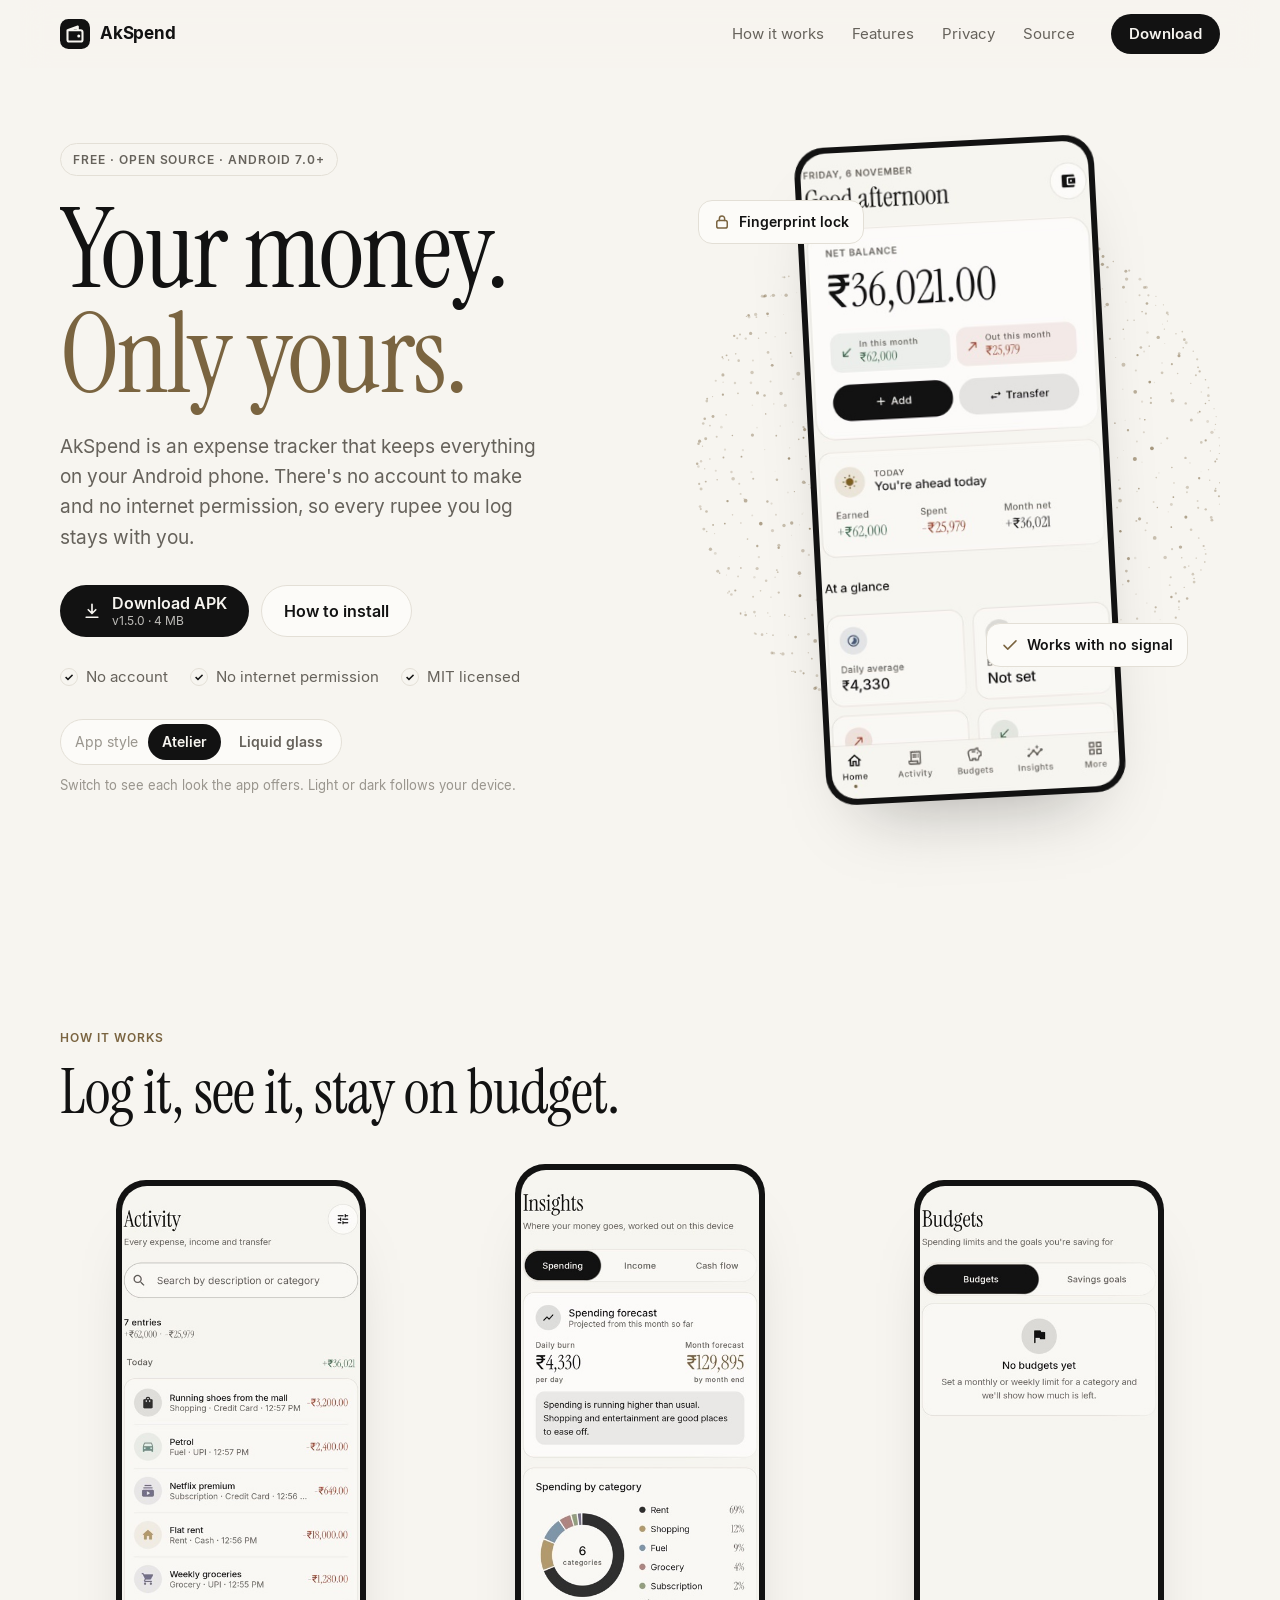
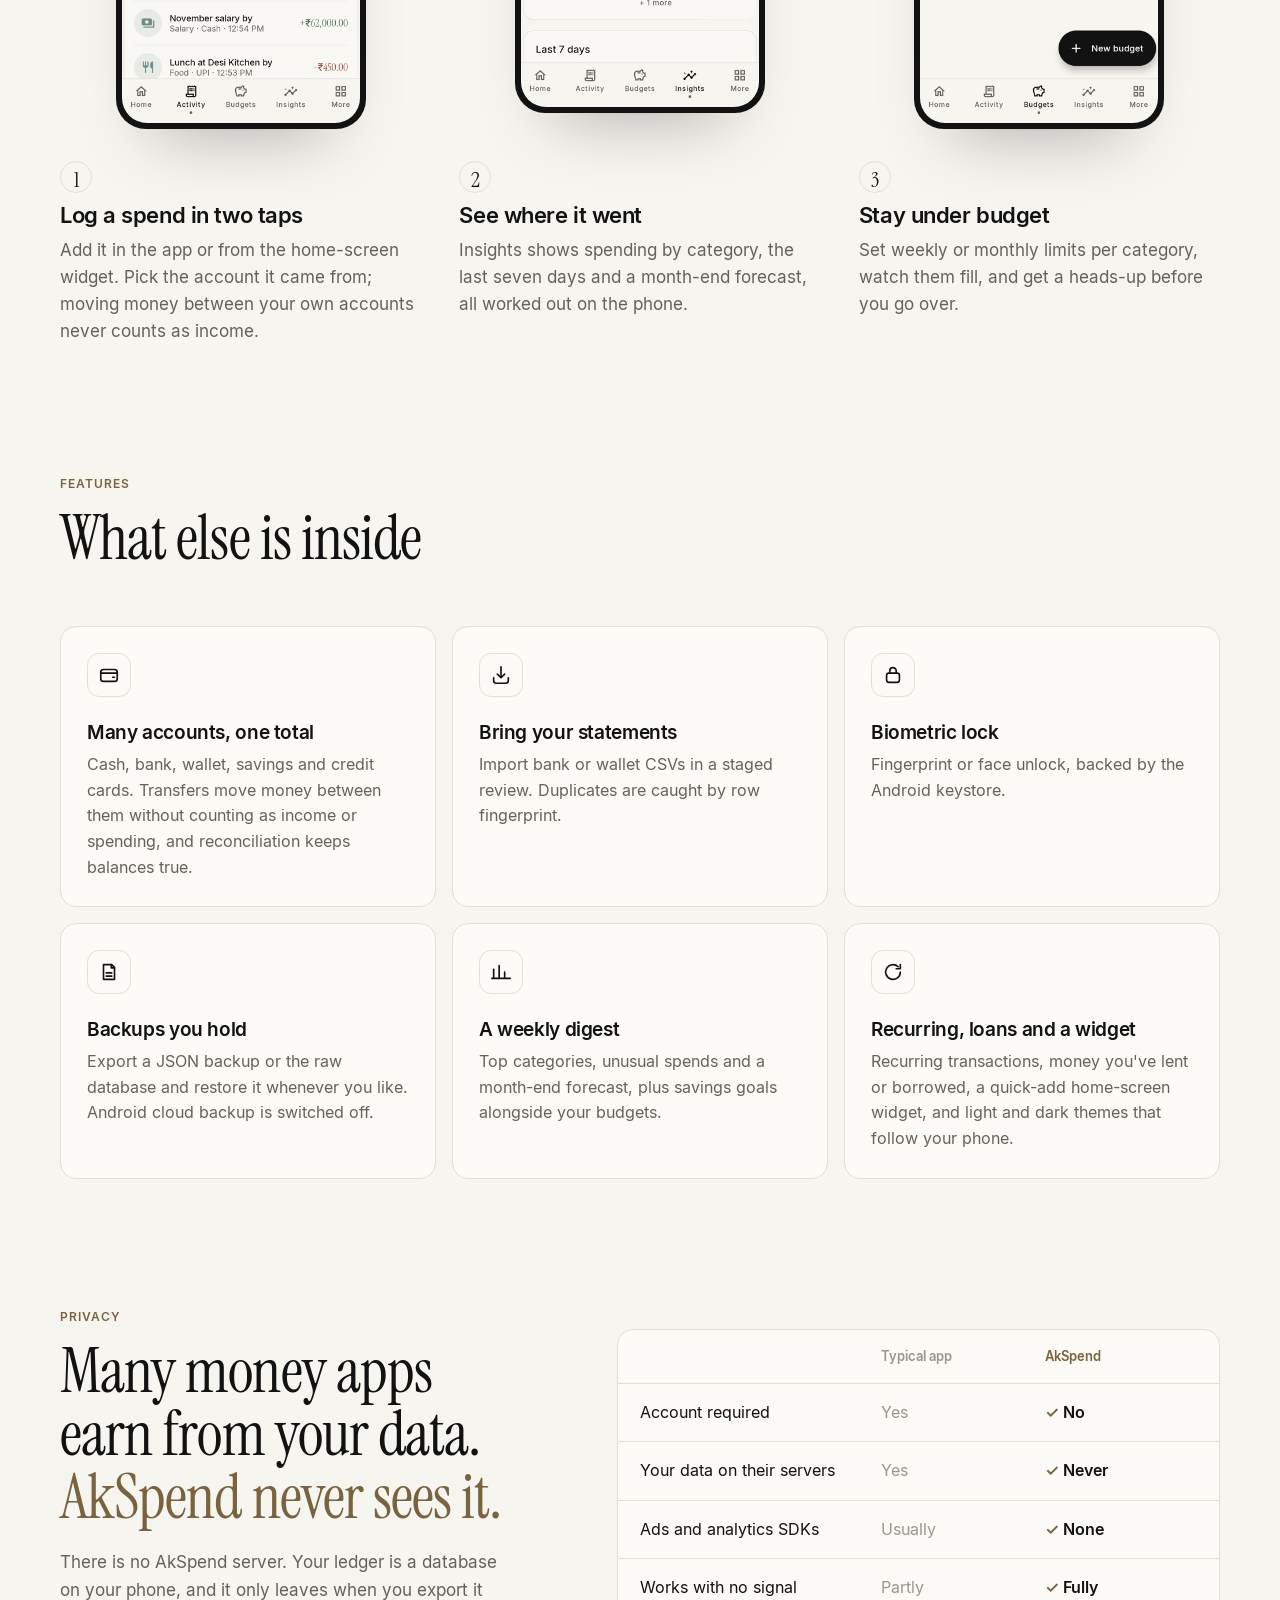
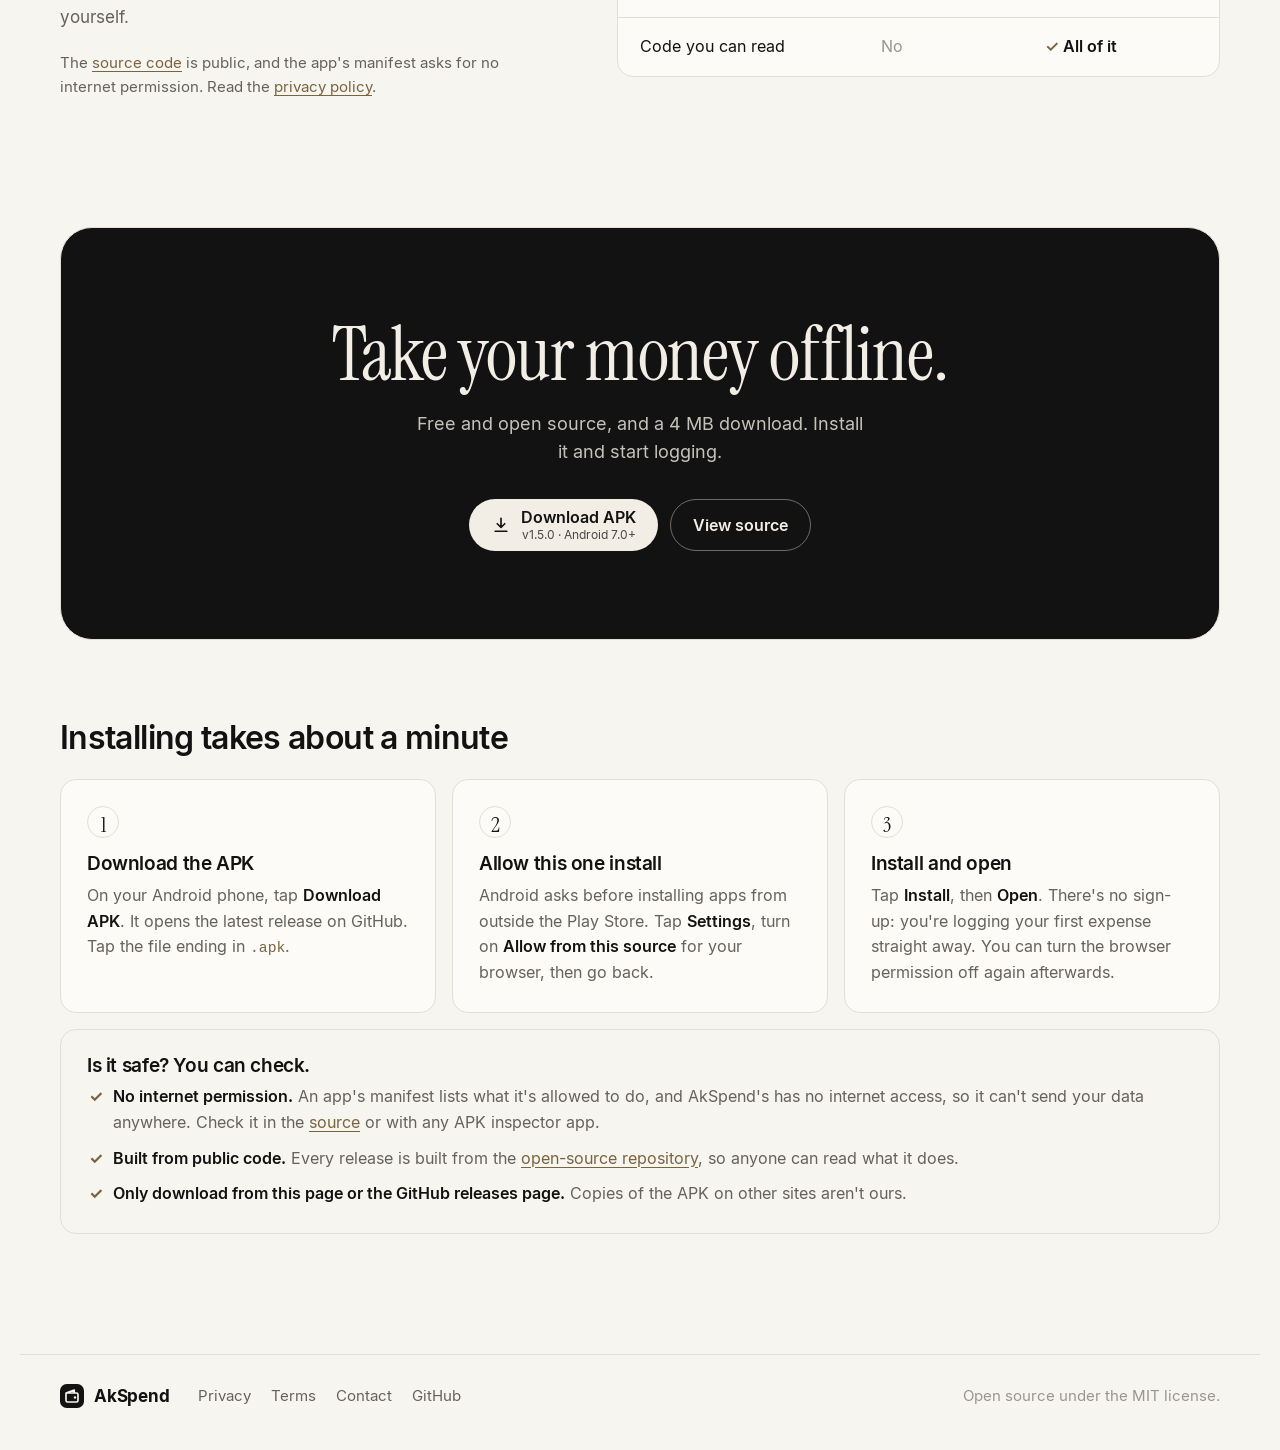
==== commit 408d201c: "Release 1.5.0 Bump to versionCode 7 / 1.5.0, add release notes with the Play "What's new" text, and " ====
--- a/docs/index.html
+++ b/docs/index.html
@@ -59,7 +59,7 @@
         <div class="cta-row">
           <a class="btn btn-primary" href="https://github.com/akshar2324/Expanse-Tracker/releases/latest" rel="noopener">
             <svg viewBox="0 0 24 24" aria-hidden="true"><path d="M12 4v11m0 0 4.5-4.5M12 15l-4.5-4.5M5 19.5h14"/></svg>
-            <span>Download APK <small>v1.4.0 · 4 MB</small></span>
+            <span>Download APK <small>v1.5.0 · 4 MB</small></span>
           </a>
           <a class="btn btn-ghost" href="#install">How to install</a>
         </div>
@@ -196,7 +196,7 @@
         <div class="cta-row">
           <a class="btn btn-light" href="https://github.com/akshar2324/Expanse-Tracker/releases/latest" rel="noopener">
             <svg viewBox="0 0 24 24" aria-hidden="true"><path d="M12 4v11m0 0 4.5-4.5M12 15l-4.5-4.5M5 19.5h14"/></svg>
-            <span>Download APK <small>v1.4.0 · Android 7.0+</small></span>
+            <span>Download APK <small>v1.5.0 · Android 7.0+</small></span>
           </a>
           <a class="btn btn-outline-light" href="https://github.com/akshar2324/Expanse-Tracker" rel="noopener">View source</a>
         </div>
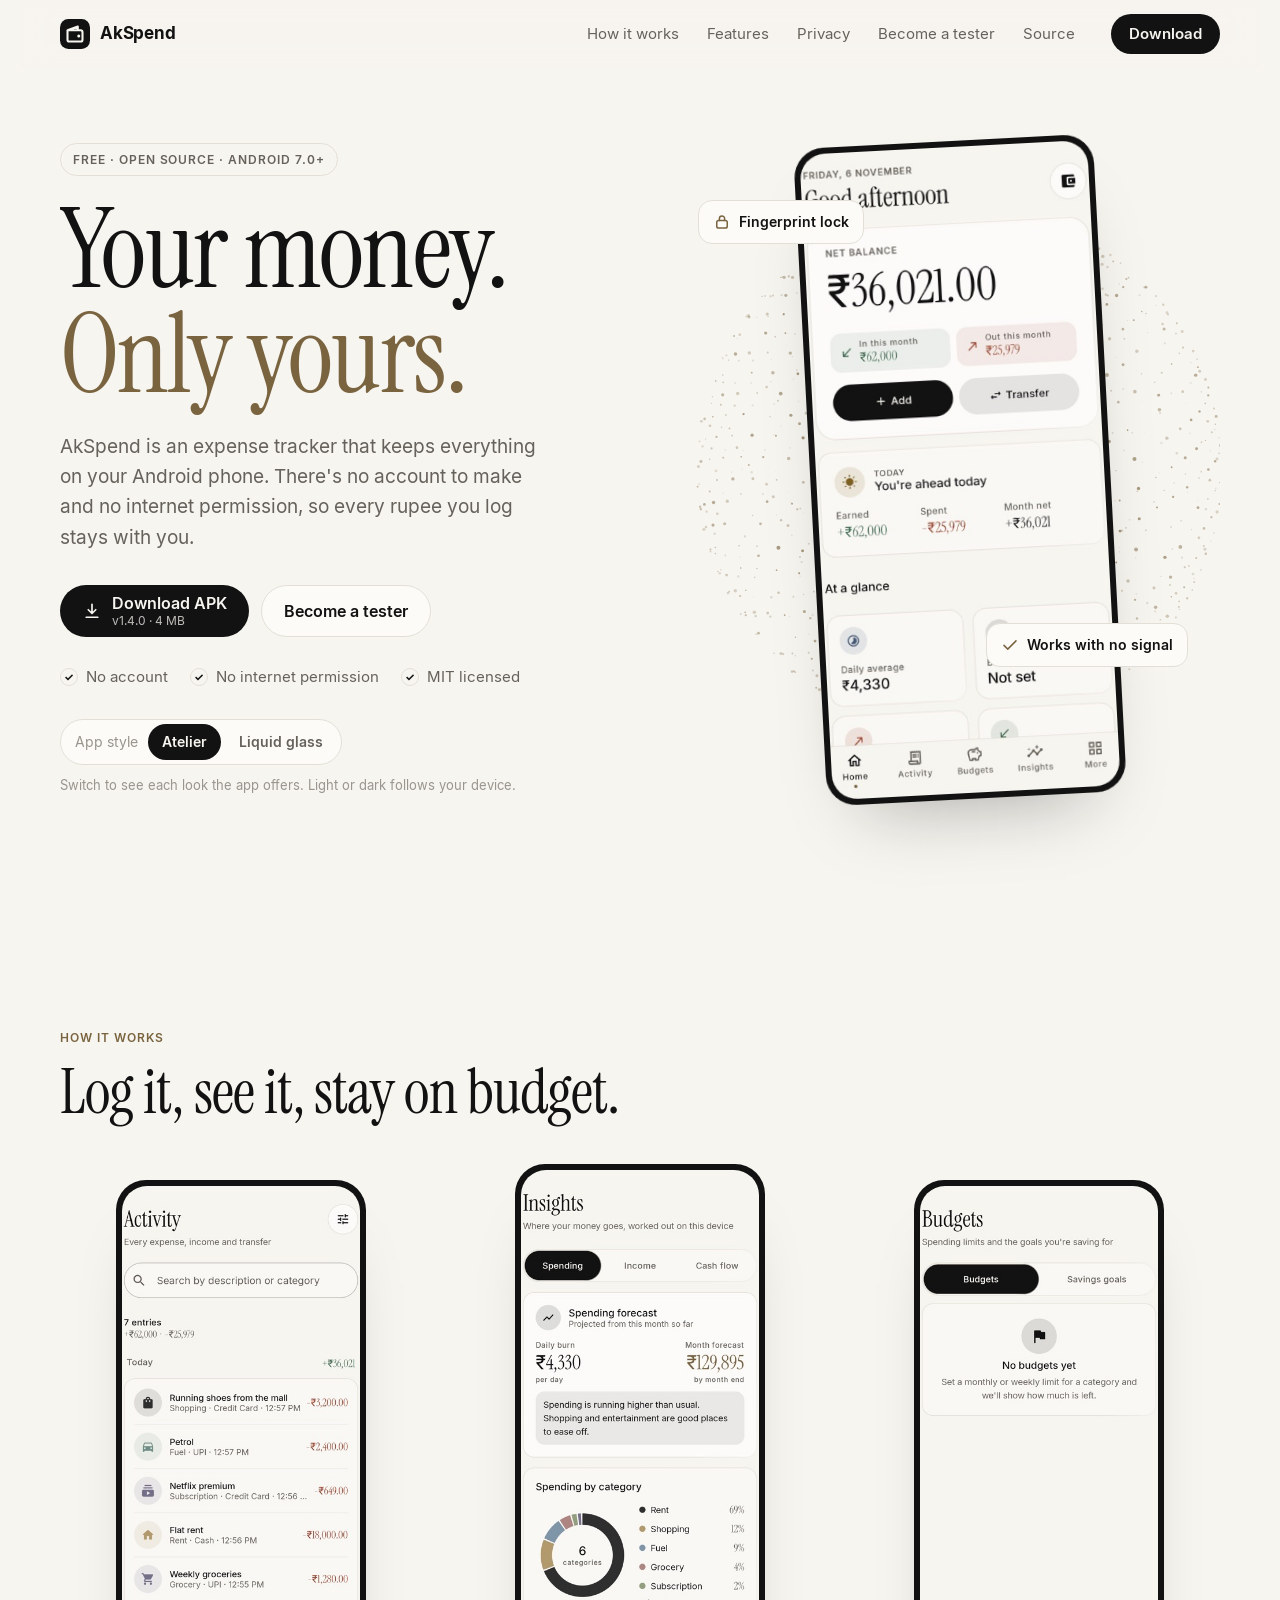
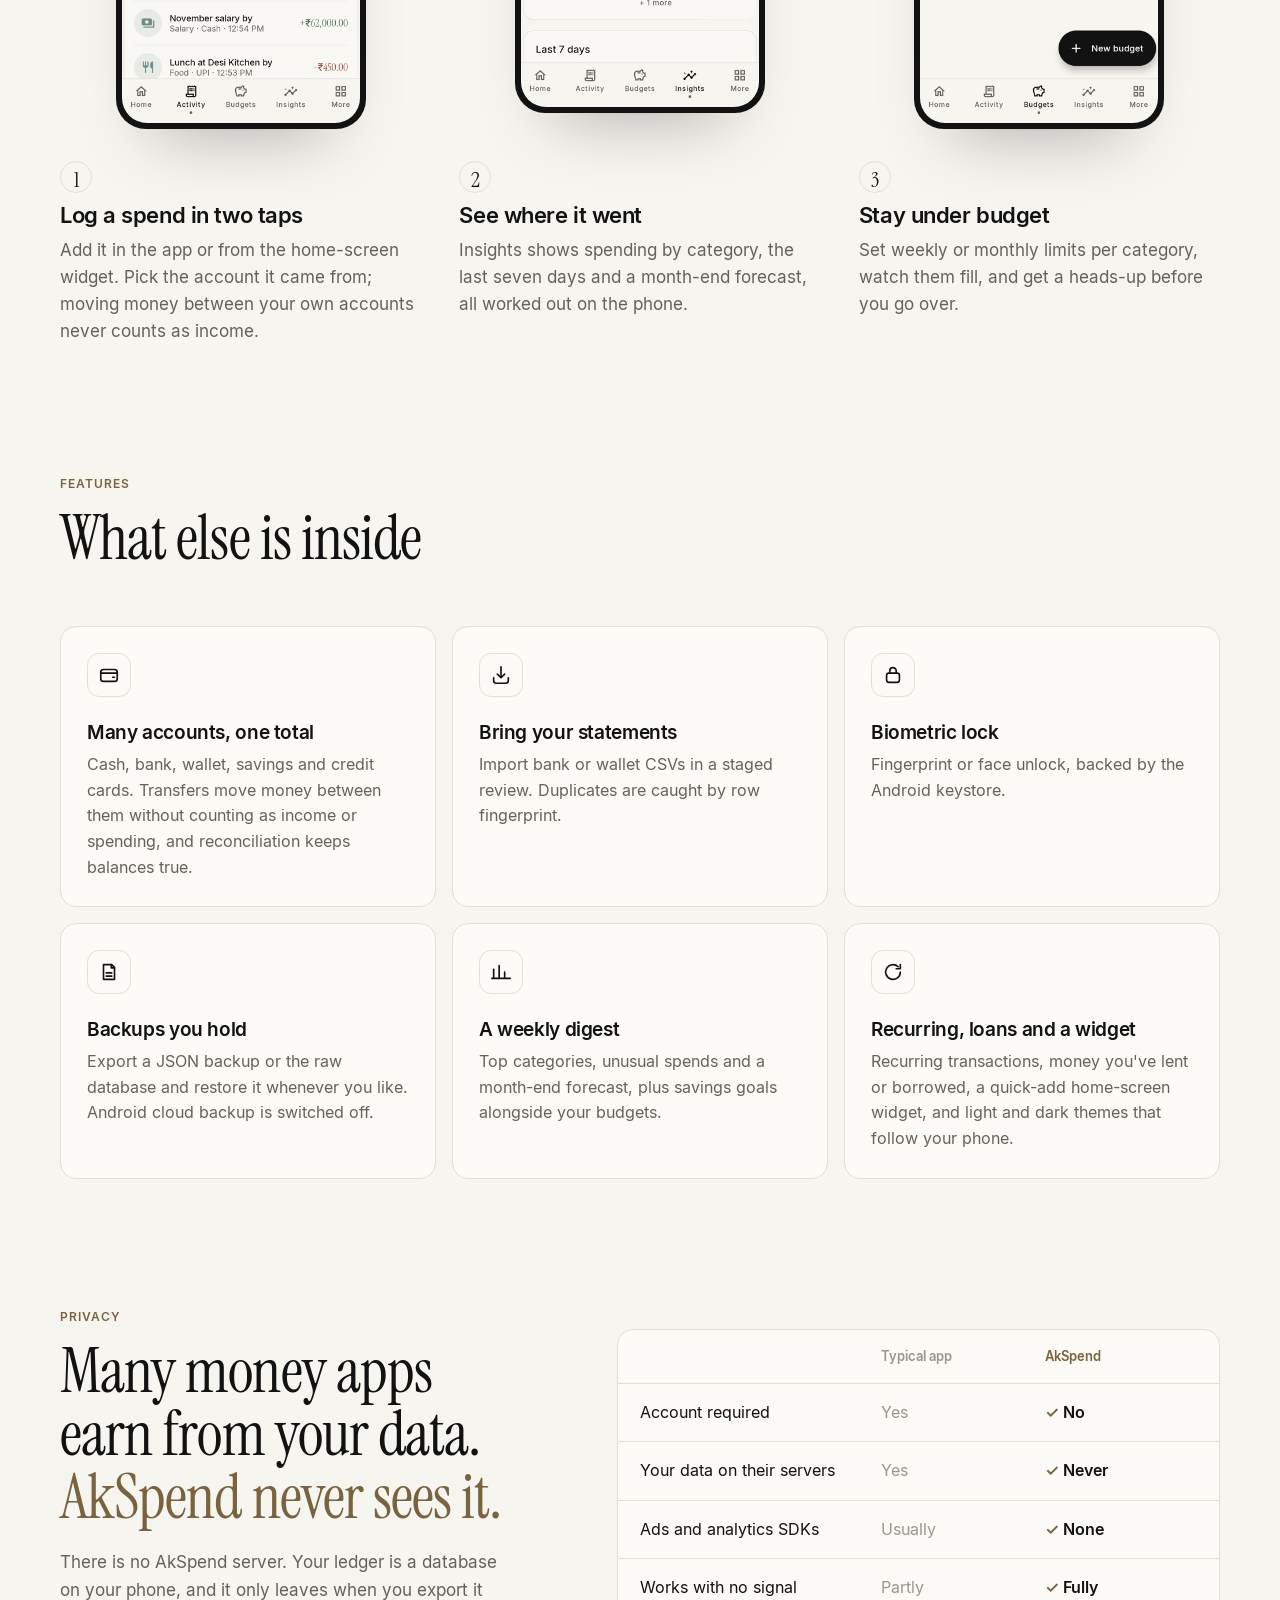
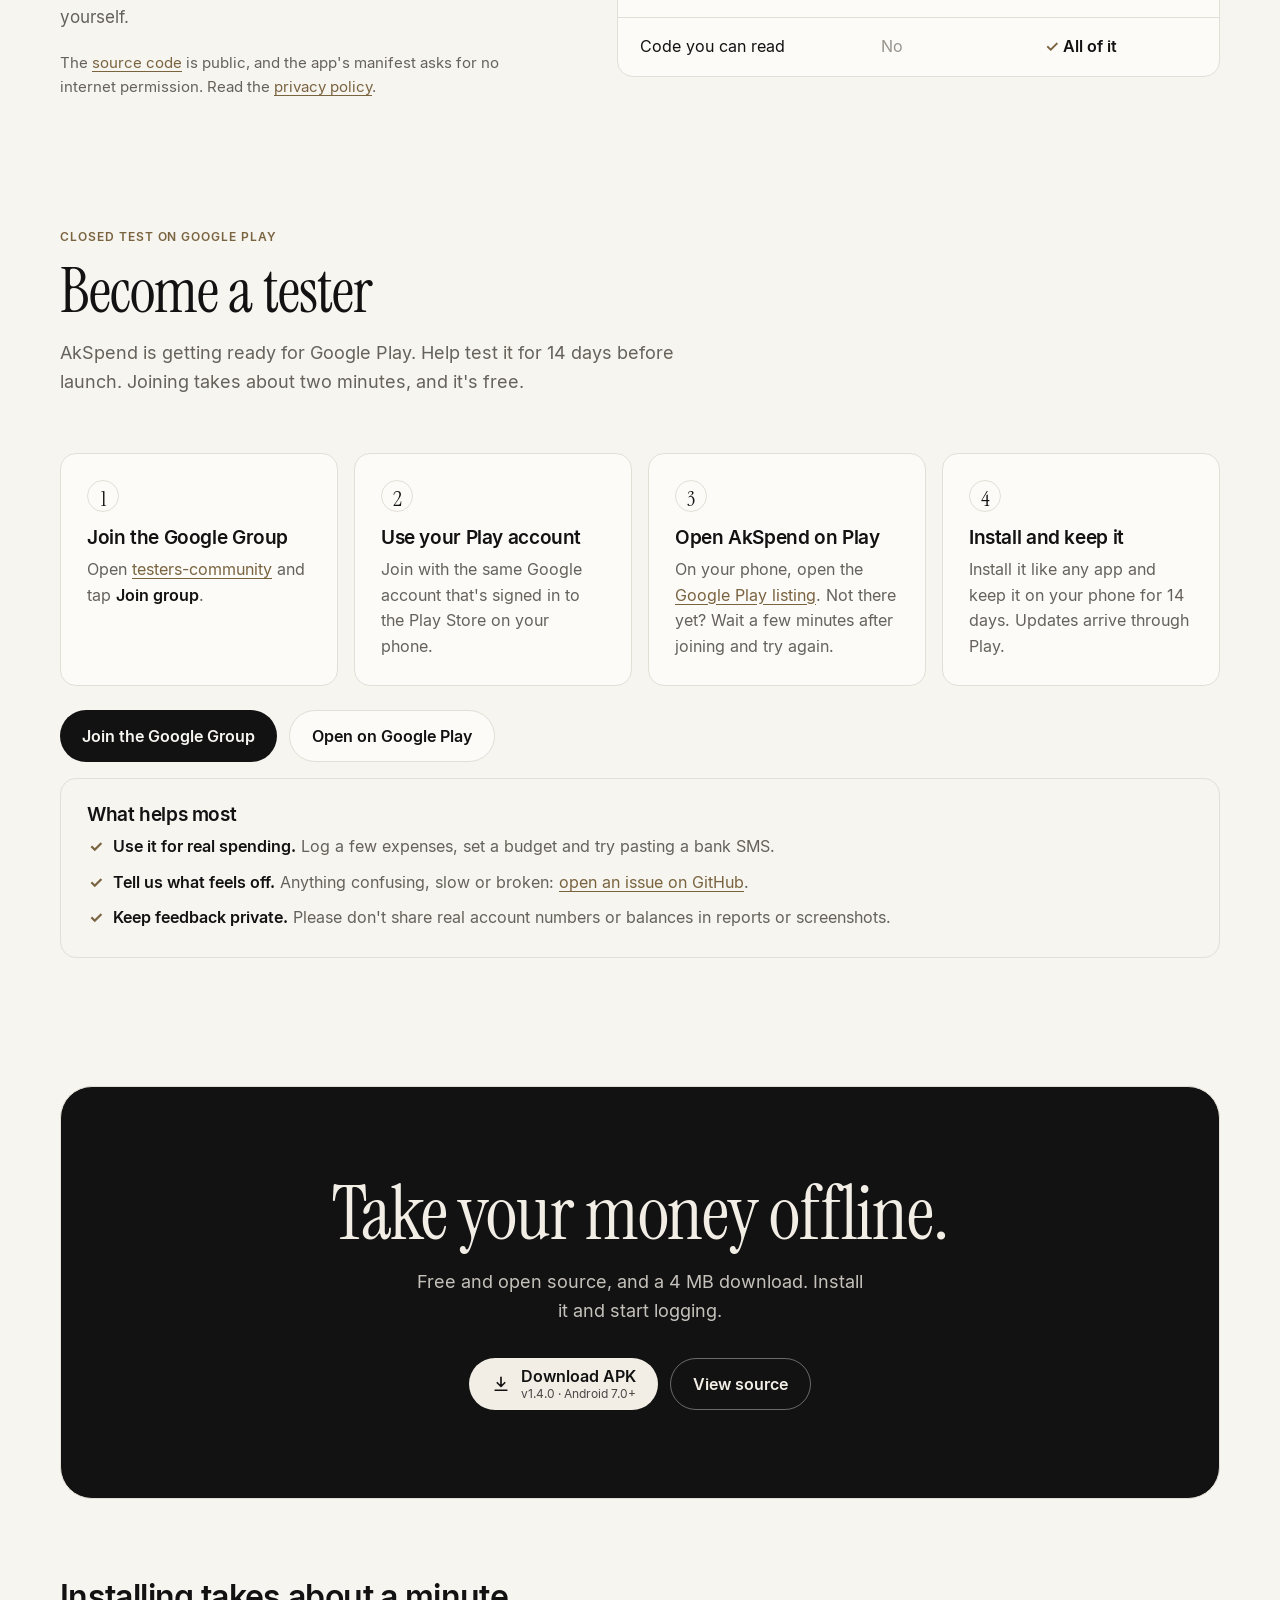
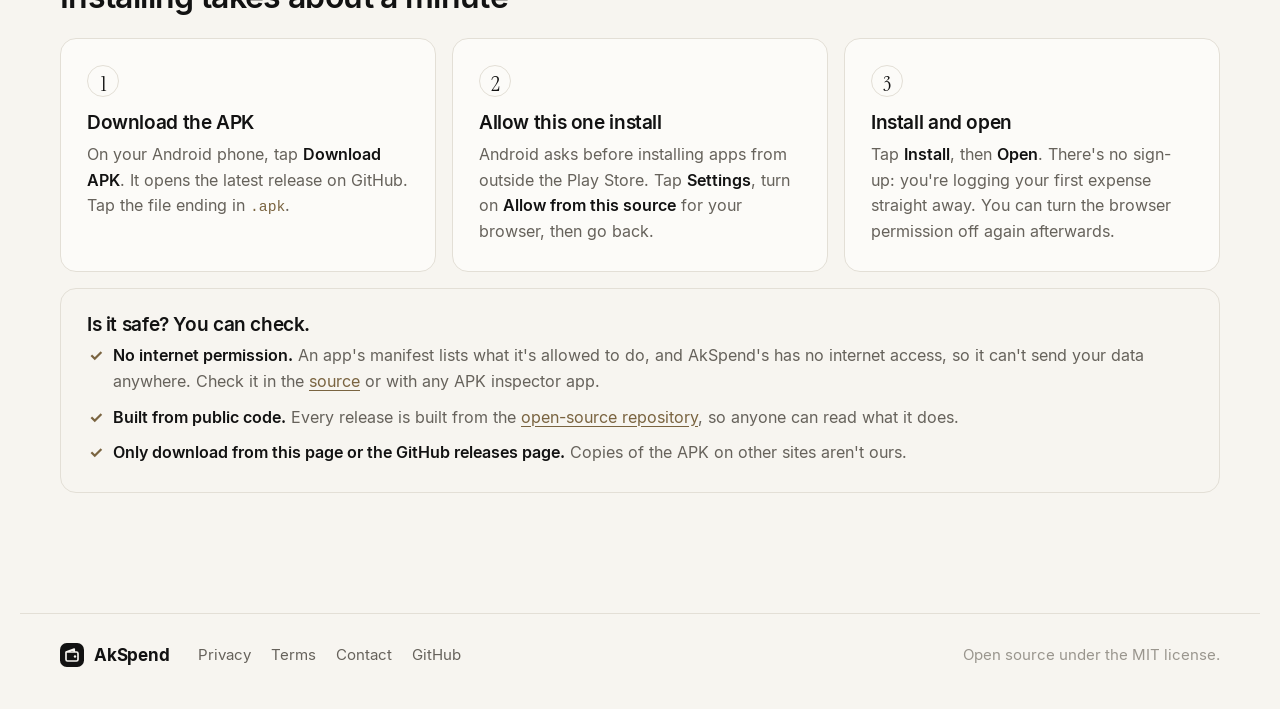
==== commit 9cb9045e: "Website: add a Become a tester section Explains how to join the Google Play closed test: join the Go" ====
--- a/docs/index.html
+++ b/docs/index.html
@@ -44,6 +44,7 @@
       <a href="#how">How it works</a>
       <a href="#features">Features</a>
       <a href="#privacy">Privacy</a>
+      <a href="#testers">Become a tester</a>
       <a href="https://github.com/akshar2324/Expanse-Tracker" rel="noopener">Source</a>
     </nav>
     <a class="btn btn-primary btn-sm" href="#download">Download</a>
@@ -59,9 +60,9 @@
         <div class="cta-row">
           <a class="btn btn-primary" href="https://github.com/akshar2324/Expanse-Tracker/releases/latest" rel="noopener">
             <svg viewBox="0 0 24 24" aria-hidden="true"><path d="M12 4v11m0 0 4.5-4.5M12 15l-4.5-4.5M5 19.5h14"/></svg>
-            <span>Download APK <small>v1.5.0 · 4 MB</small></span>
+            <span>Download APK <small>v1.4.0 · 4 MB</small></span>
           </a>
-          <a class="btn btn-ghost" href="#install">How to install</a>
+          <a class="btn btn-ghost" href="#testers">Become a tester</a>
         </div>
         <ul class="checks">
           <li>No account</li>
@@ -188,6 +189,49 @@
       </div>
     </section>
 
+    <!-- BECOME A TESTER -->
+    <section id="testers" class="section testers" aria-labelledby="testers-title">
+      <div class="section-head">
+        <p class="eyebrow">Closed test on Google Play</p>
+        <h2 id="testers-title">Become a tester</h2>
+        <p class="section-lede">AkSpend is getting ready for Google Play. Help test it for 14 days before launch. Joining takes about two minutes, and it's free.</p>
+      </div>
+      <ol class="steps steps-4">
+        <li class="card reveal">
+          <span class="step-n">1</span>
+          <h3>Join the Google Group</h3>
+          <p>Open <a href="https://groups.google.com/g/testers-community" rel="noopener">testers-community</a> and tap <strong>Join group</strong>.</p>
+        </li>
+        <li class="card reveal">
+          <span class="step-n">2</span>
+          <h3>Use your Play account</h3>
+          <p>Join with the same Google account that's signed in to the Play Store on your phone.</p>
+        </li>
+        <li class="card reveal">
+          <span class="step-n">3</span>
+          <h3>Open AkSpend on Play</h3>
+          <p>On your phone, open the <a href="https://play.google.com/store/apps/details?id=com.akshar.akspend" rel="noopener">Google Play listing</a>. Not there yet? Wait a few minutes after joining and try again.</p>
+        </li>
+        <li class="card reveal">
+          <span class="step-n">4</span>
+          <h3>Install and keep it</h3>
+          <p>Install it like any app and keep it on your phone for 14 days. Updates arrive through Play.</p>
+        </li>
+      </ol>
+      <div class="cta-row testers-cta">
+        <a class="btn btn-primary" href="https://groups.google.com/g/testers-community" rel="noopener">Join the Google Group</a>
+        <a class="btn btn-ghost" href="https://play.google.com/store/apps/details?id=com.akshar.akspend" rel="noopener">Open on Google Play</a>
+      </div>
+      <div class="card safety reveal">
+        <h3>What helps most</h3>
+        <ul>
+          <li><strong>Use it for real spending.</strong> Log a few expenses, set a budget and try pasting a bank SMS.</li>
+          <li><strong>Tell us what feels off.</strong> Anything confusing, slow or broken: <a href="https://github.com/akshar2324/Expanse-Tracker/issues" rel="noopener">open an issue on GitHub</a>.</li>
+          <li><strong>Keep feedback private.</strong> Please don't share real account numbers or balances in reports or screenshots.</li>
+        </ul>
+      </div>
+    </section>
+
     <!-- DOWNLOAD + INSTALL -->
     <section id="download" class="section" aria-labelledby="download-title">
       <div class="download-panel reveal">
@@ -196,7 +240,7 @@
         <div class="cta-row">
           <a class="btn btn-light" href="https://github.com/akshar2324/Expanse-Tracker/releases/latest" rel="noopener">
             <svg viewBox="0 0 24 24" aria-hidden="true"><path d="M12 4v11m0 0 4.5-4.5M12 15l-4.5-4.5M5 19.5h14"/></svg>
-            <span>Download APK <small>v1.5.0 · Android 7.0+</small></span>
+            <span>Download APK <small>v1.4.0 · Android 7.0+</small></span>
           </a>
           <a class="btn btn-outline-light" href="https://github.com/akshar2324/Expanse-Tracker" rel="noopener">View source</a>
         </div>
--- a/docs/assets/site.css
+++ b/docs/assets/site.css
@@ -312,6 +312,13 @@
 .install-title { font-size: clamp(24px, 3vw, 32px); font-weight: 700; margin-bottom: 24px; }
 .steps { display: grid; grid-template-columns: repeat(3, minmax(0, 1fr)); gap: 16px; }
 .steps .step-n { margin-bottom: 16px; }
+
+/* ---------- become a tester ---------- */
+.section-lede { margin-top: 16px; color: var(--ink-2); font-size: 18px; }
+.steps-4 { grid-template-columns: repeat(4, minmax(0, 1fr)); }
+.testers .card a { color: var(--accent-text); text-underline-offset: 3px; }
+.testers strong { color: var(--ink); font-weight: 600; }
+.testers-cta { margin-top: 24px; }
 .install code { font-family: ui-monospace, Menlo, monospace; font-size: 0.92em; color: var(--accent-text); }
 .install strong { color: var(--ink); font-weight: 600; }
 .safety { margin-top: 16px; background: var(--accent-soft); border-color: transparent; box-shadow: none; }
@@ -389,6 +396,7 @@
 @media (max-width: 980px) {
   .grid, .steps { grid-template-columns: repeat(2, minmax(0, 1fr)); }
   .steps li:last-child { grid-column: 1 / -1; }
+  .steps-4 li:last-child { grid-column: auto; }
   .privacy { grid-template-columns: minmax(0, 1fr); }
 }
 @media (max-width: 820px) {
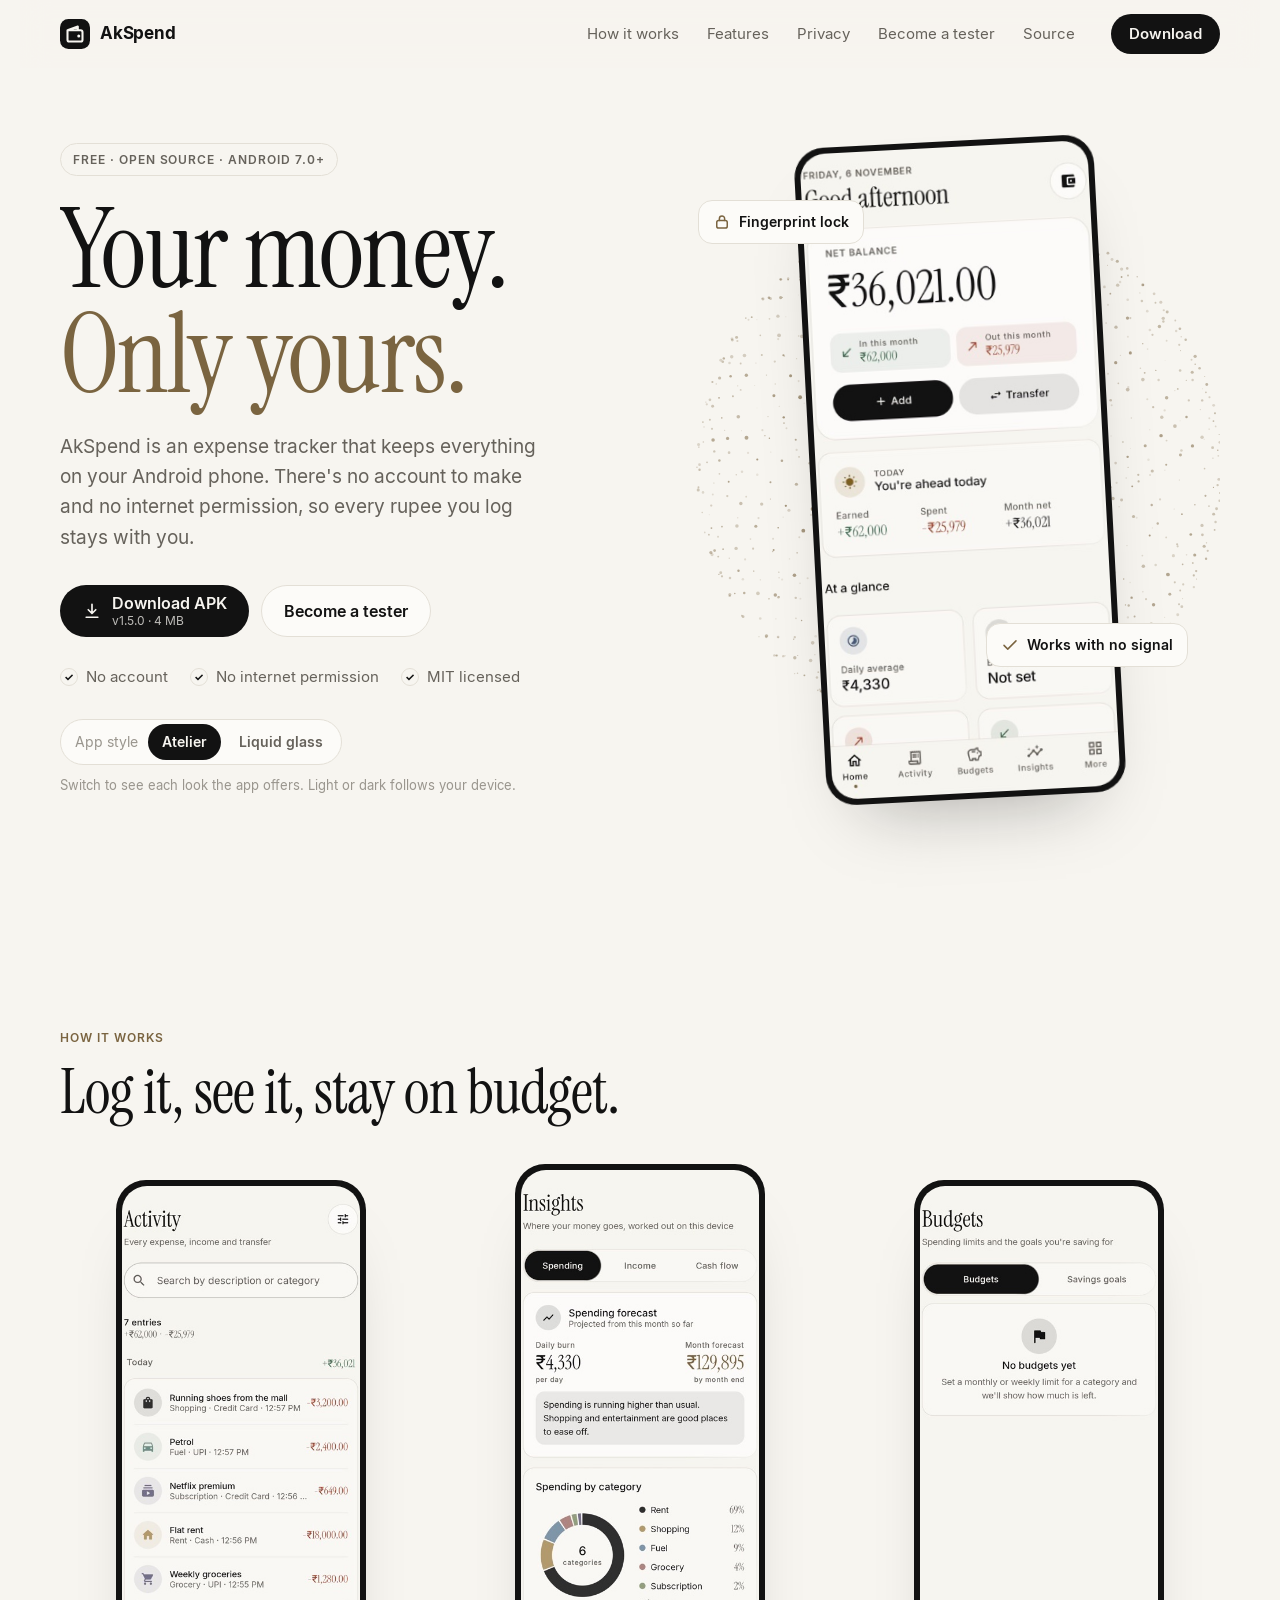
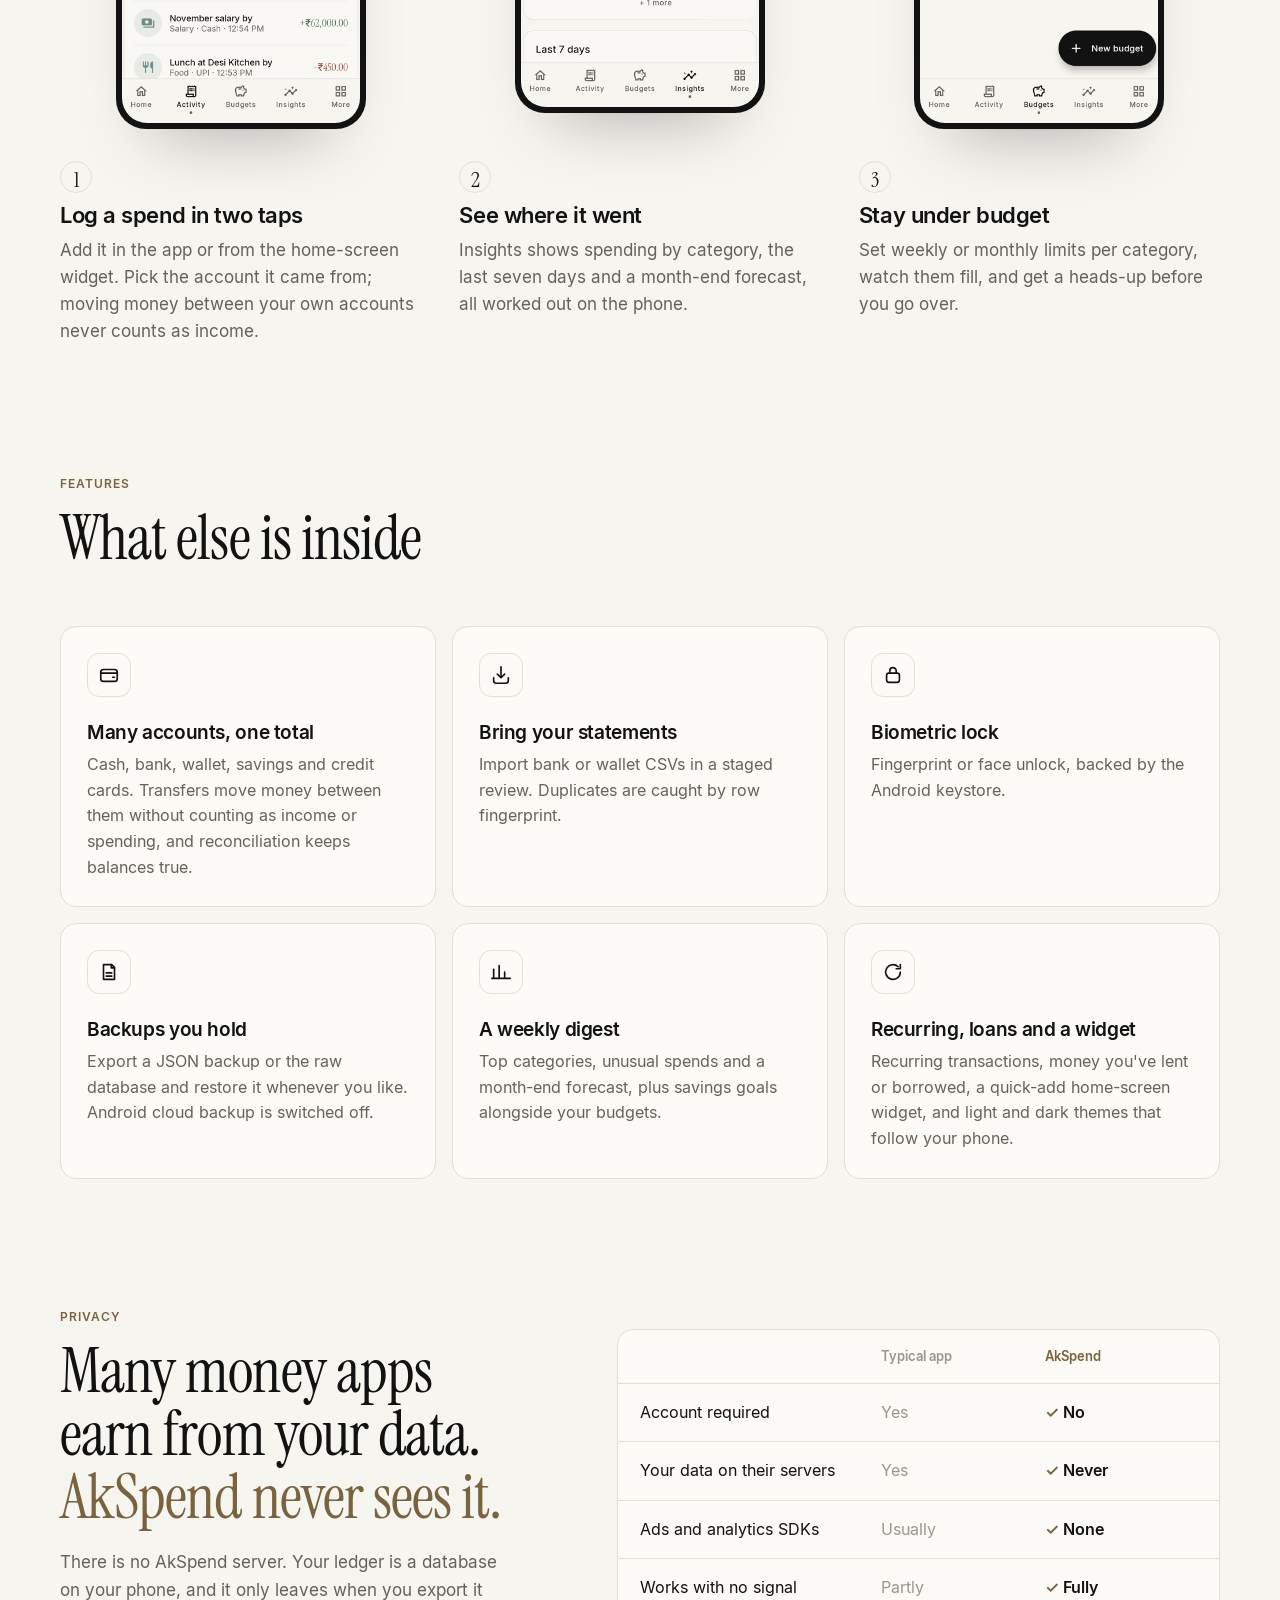
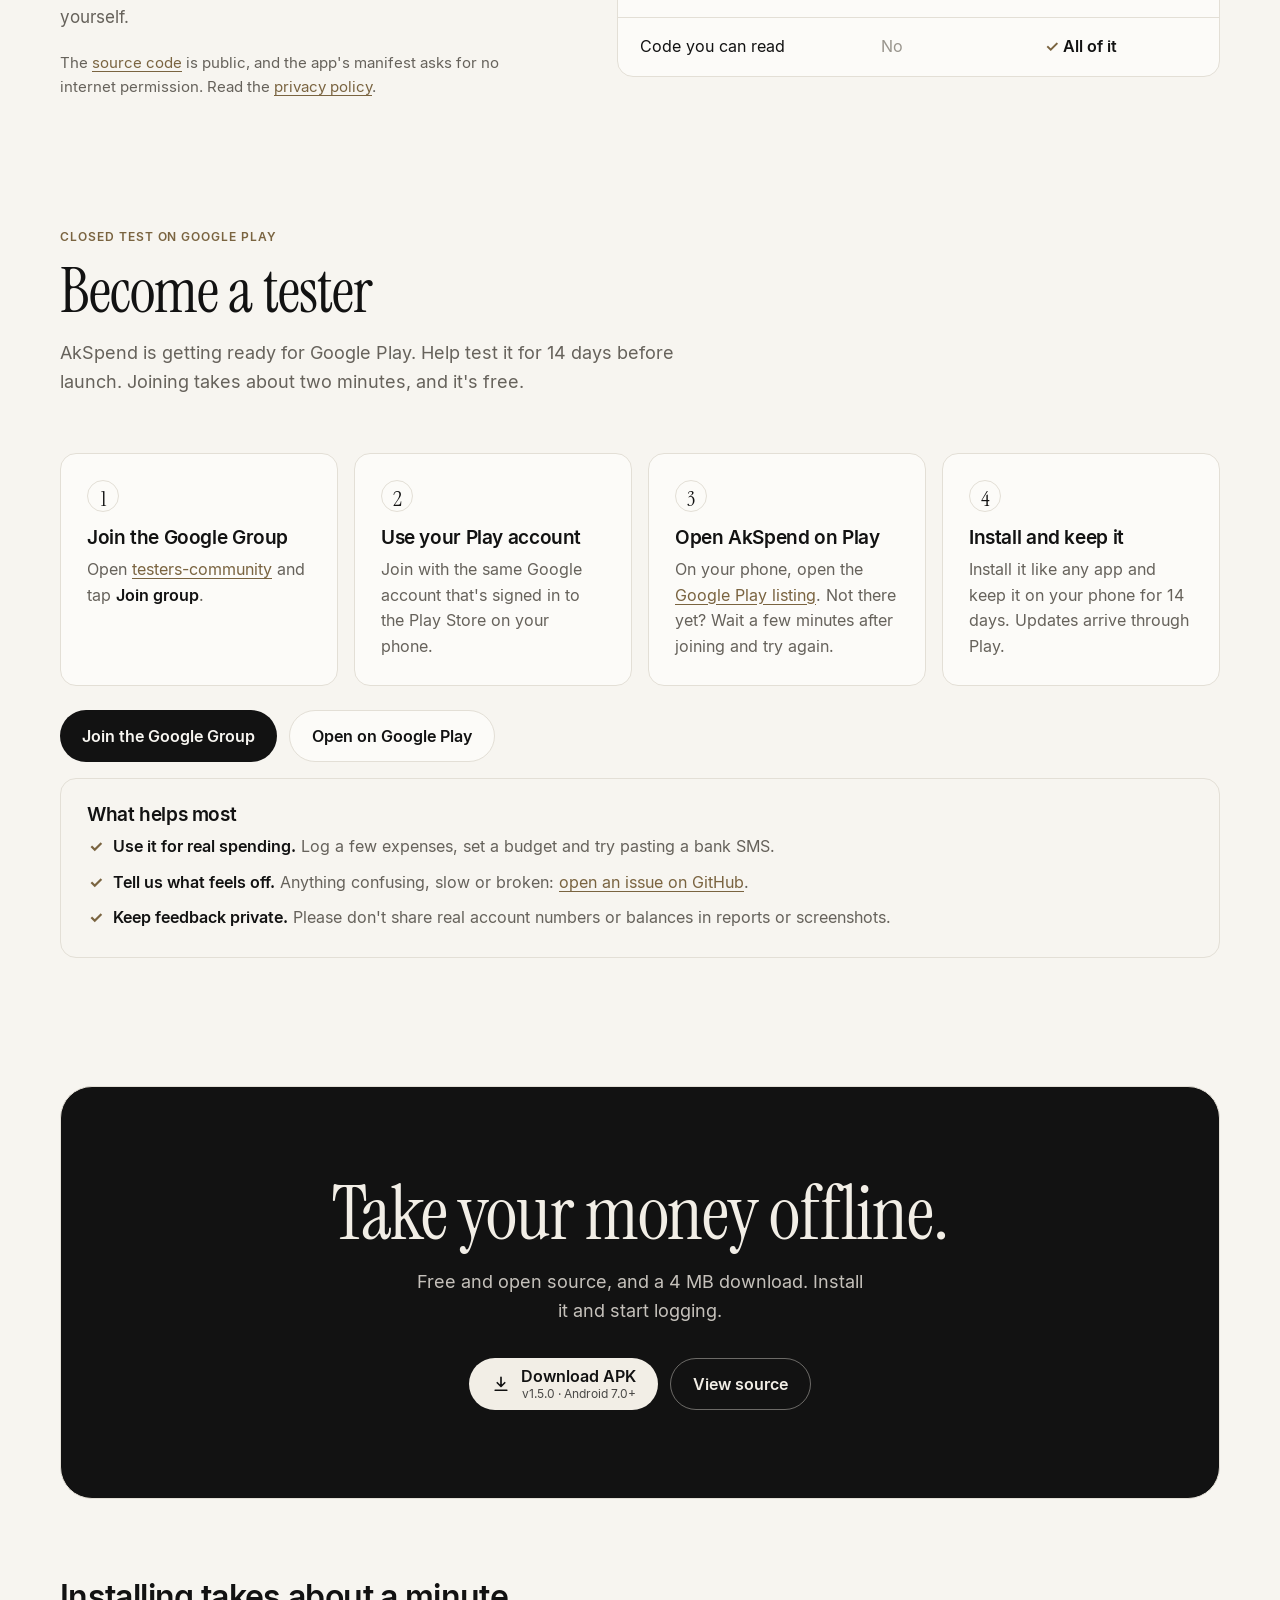
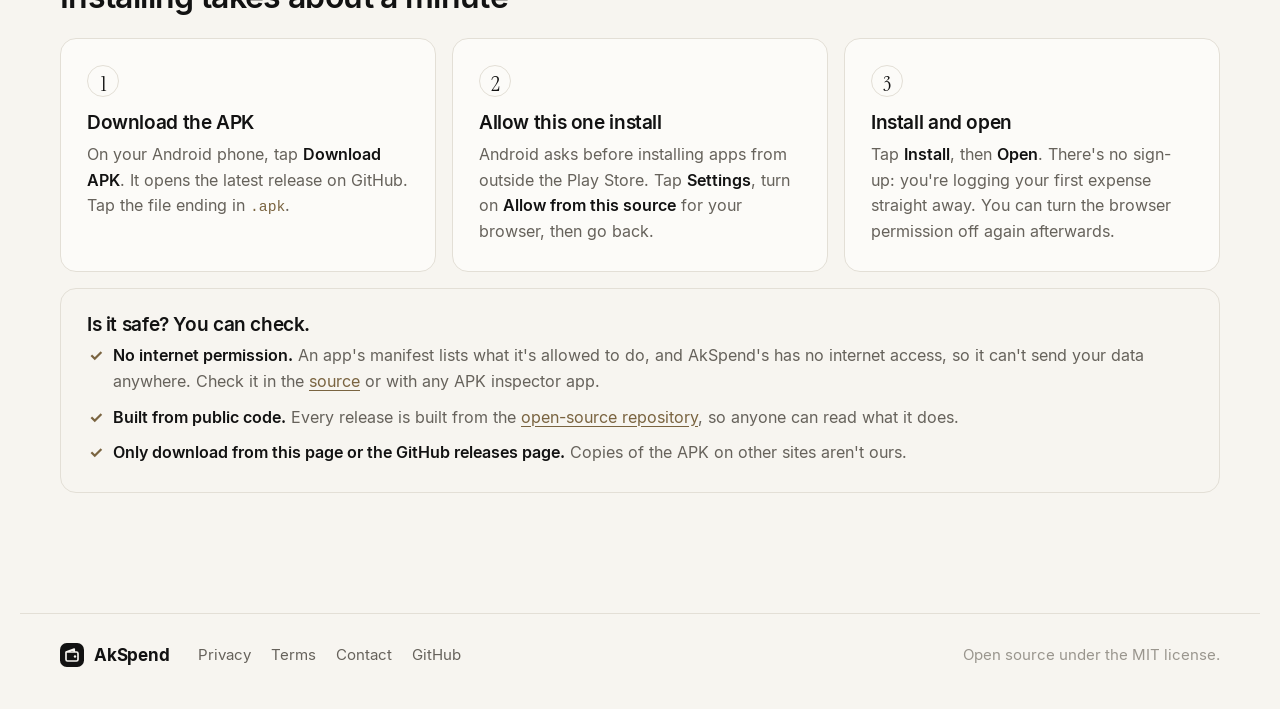
==== commit 2e5ce48b: "Release 1.5.0 (#89) Bump to versionCode 7 / 1.5.0, add release notes with the Play "What's new" text" ====
--- a/docs/index.html
+++ b/docs/index.html
@@ -60,7 +60,7 @@
         <div class="cta-row">
           <a class="btn btn-primary" href="https://github.com/akshar2324/Expanse-Tracker/releases/latest" rel="noopener">
             <svg viewBox="0 0 24 24" aria-hidden="true"><path d="M12 4v11m0 0 4.5-4.5M12 15l-4.5-4.5M5 19.5h14"/></svg>
-            <span>Download APK <small>v1.4.0 · 4 MB</small></span>
+            <span>Download APK <small>v1.5.0 · 4 MB</small></span>
           </a>
           <a class="btn btn-ghost" href="#testers">Become a tester</a>
         </div>
@@ -240,7 +240,7 @@
         <div class="cta-row">
           <a class="btn btn-light" href="https://github.com/akshar2324/Expanse-Tracker/releases/latest" rel="noopener">
             <svg viewBox="0 0 24 24" aria-hidden="true"><path d="M12 4v11m0 0 4.5-4.5M12 15l-4.5-4.5M5 19.5h14"/></svg>
-            <span>Download APK <small>v1.4.0 · Android 7.0+</small></span>
+            <span>Download APK <small>v1.5.0 · Android 7.0+</small></span>
           </a>
           <a class="btn btn-outline-light" href="https://github.com/akshar2324/Expanse-Tracker" rel="noopener">View source</a>
         </div>
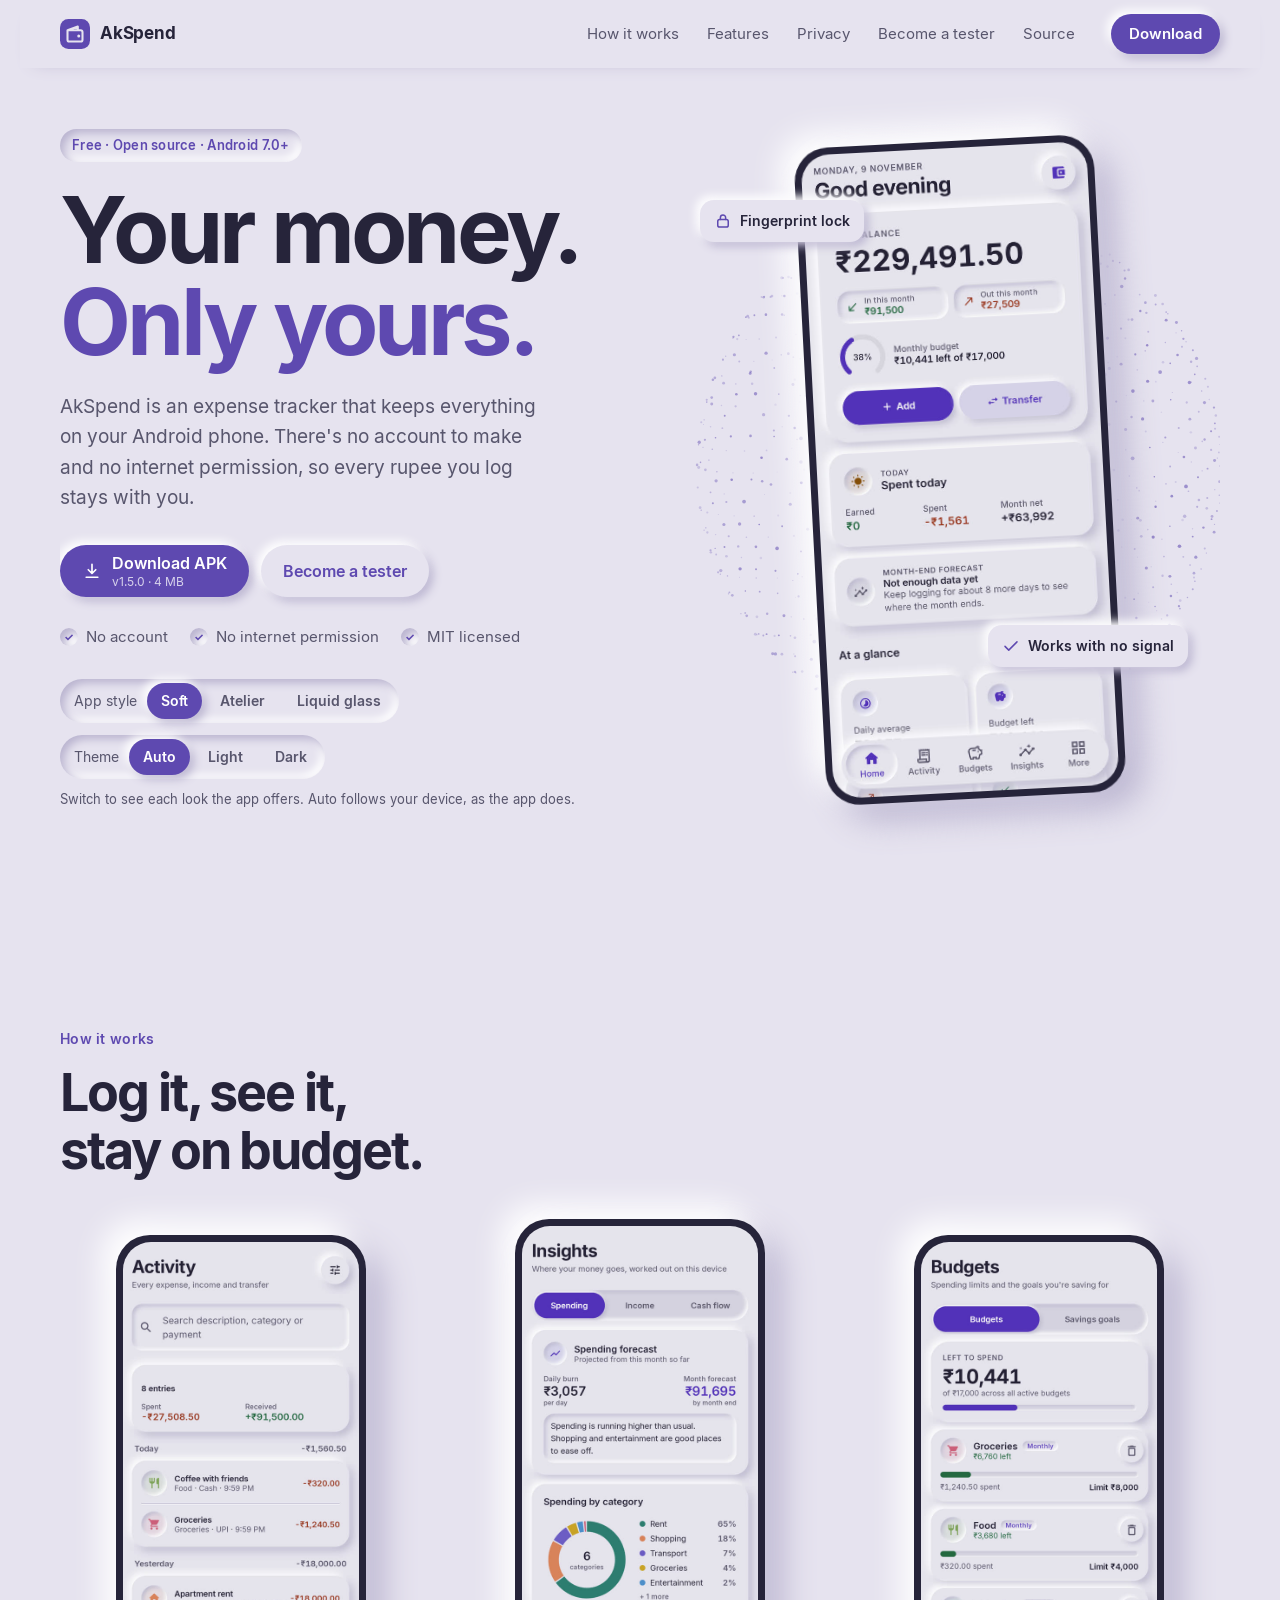
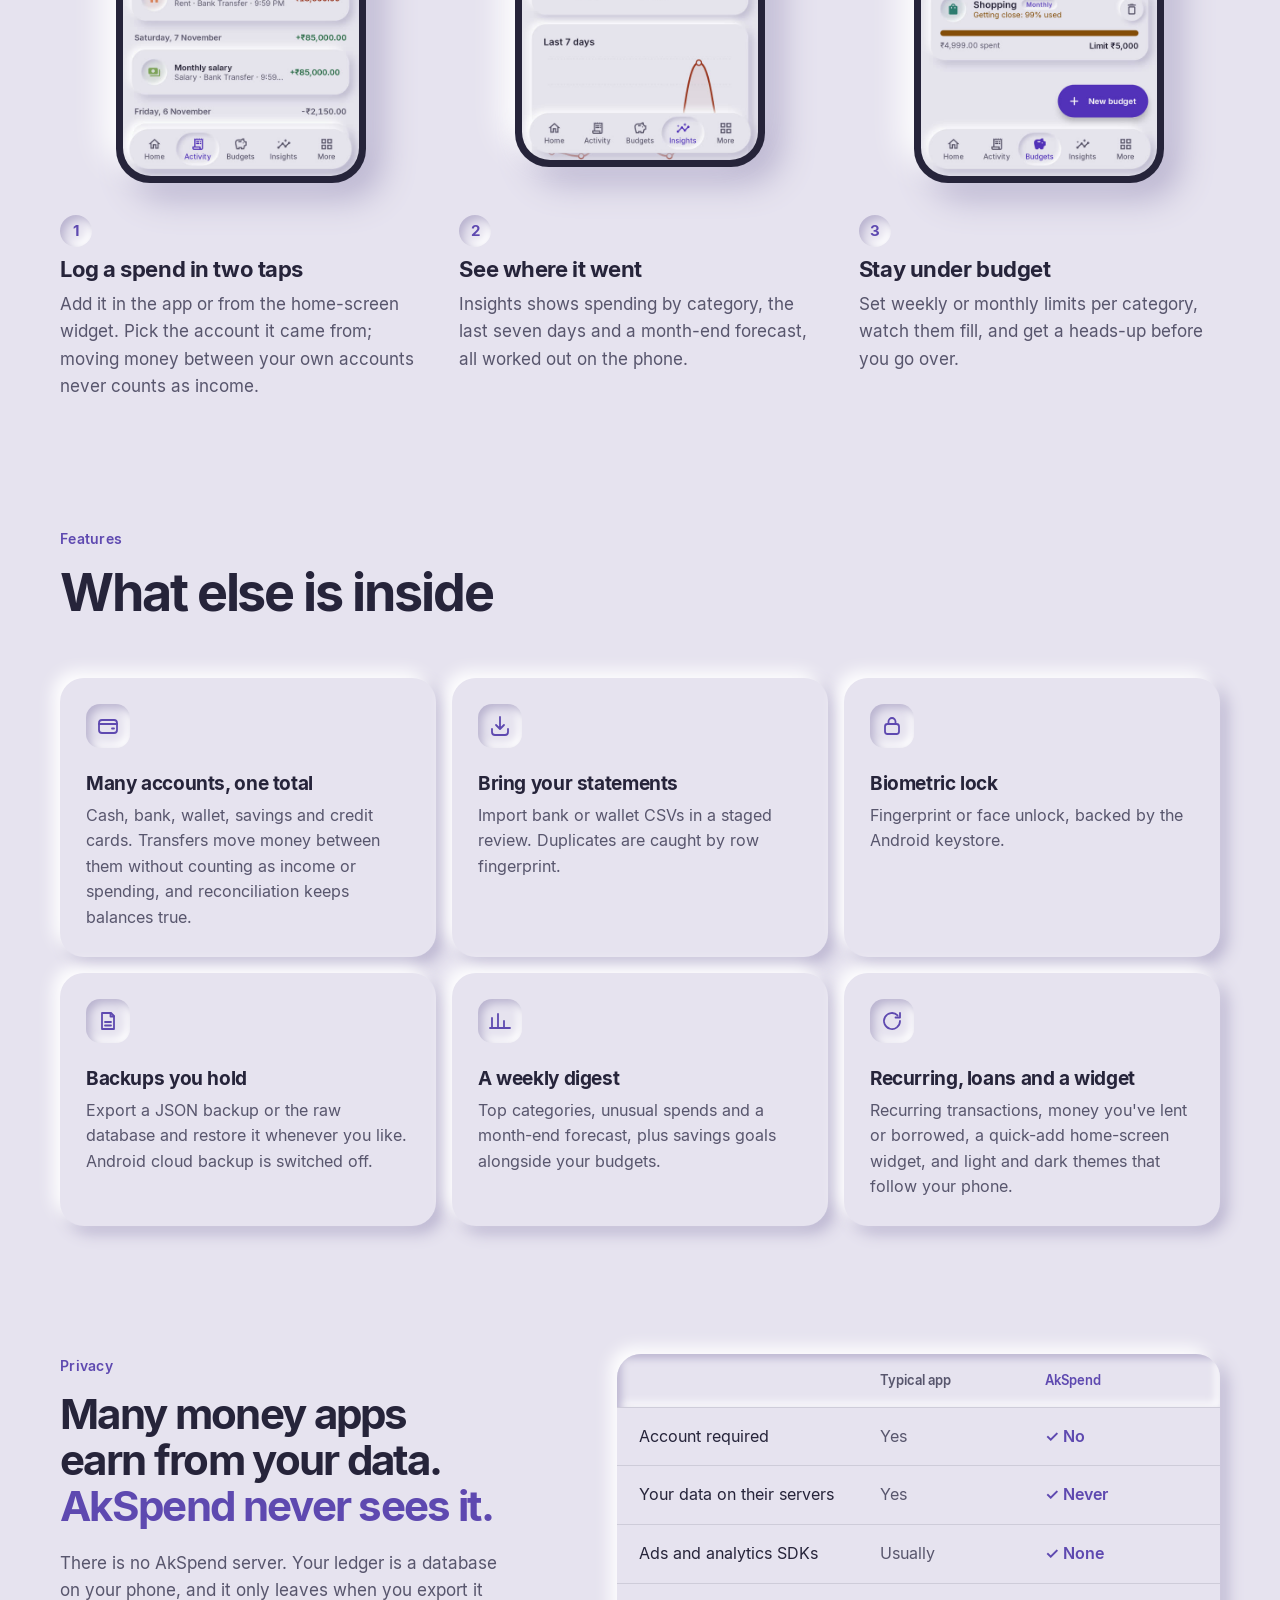
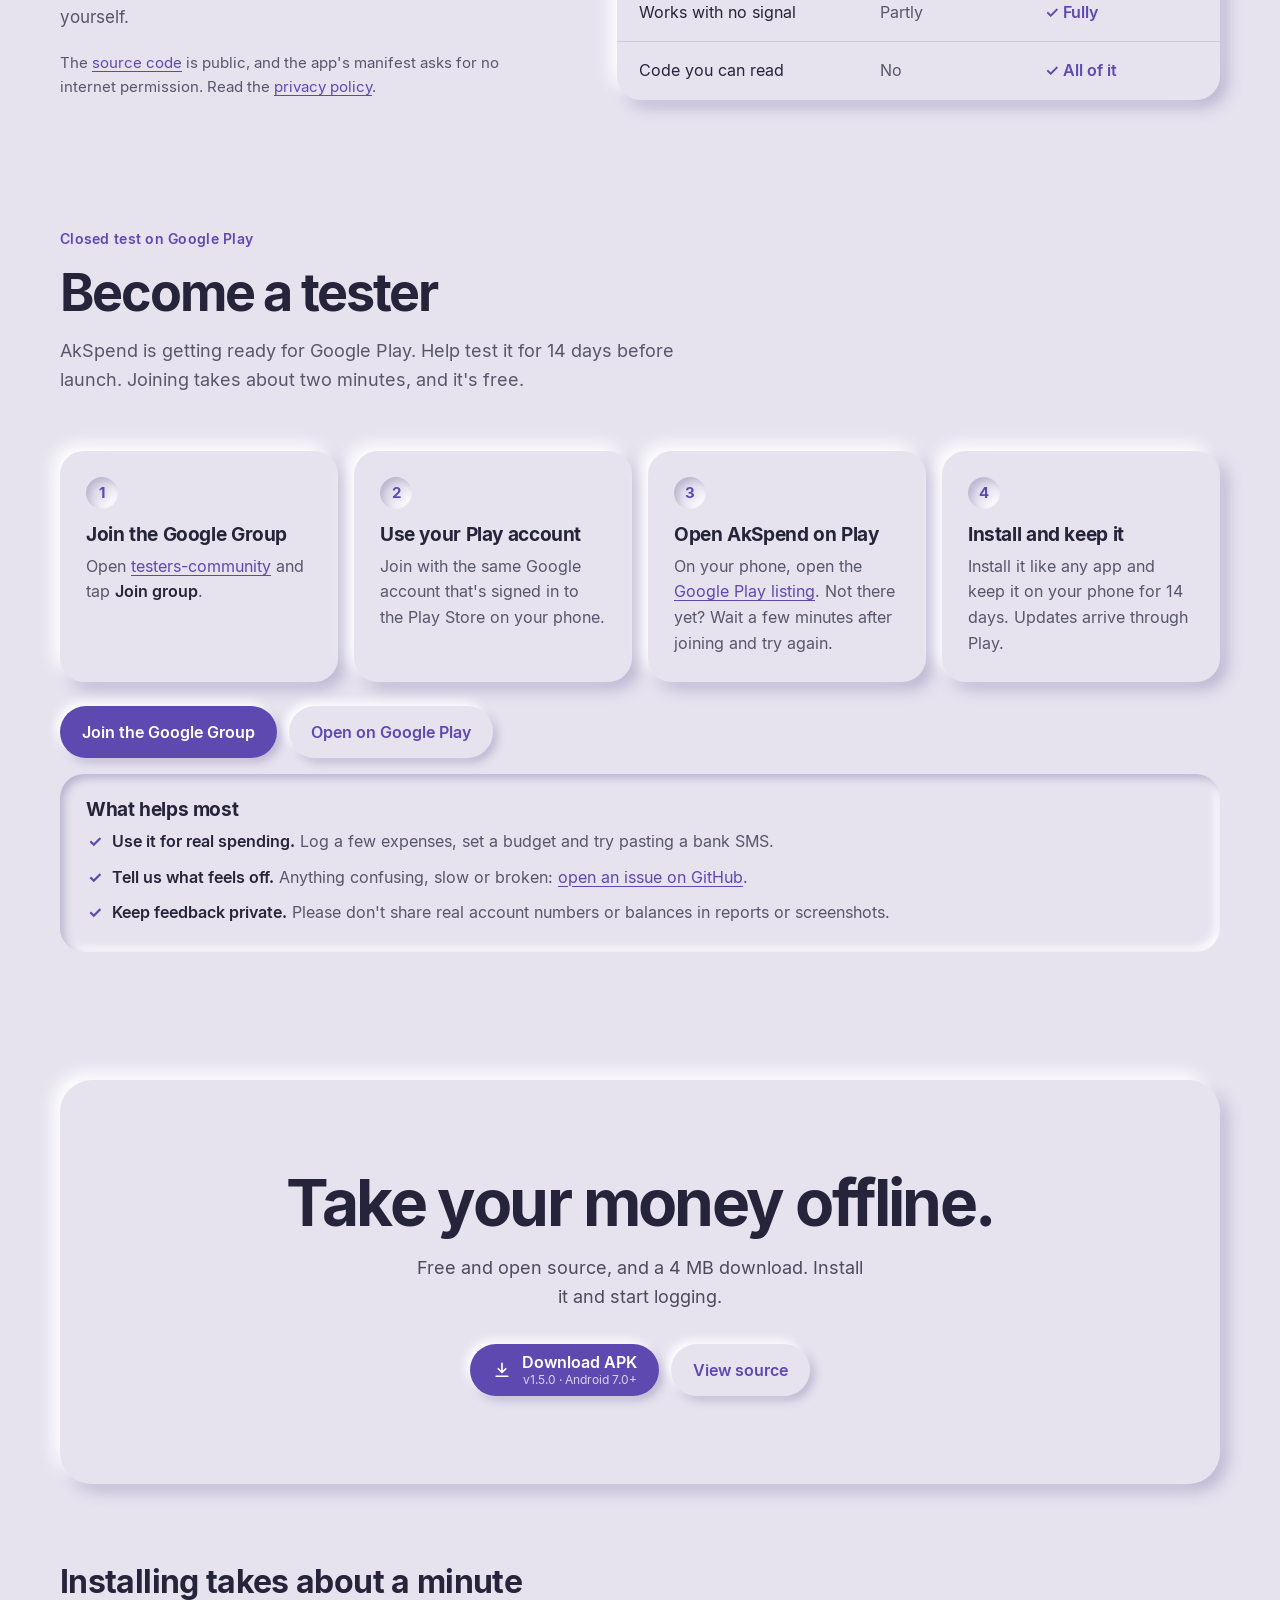
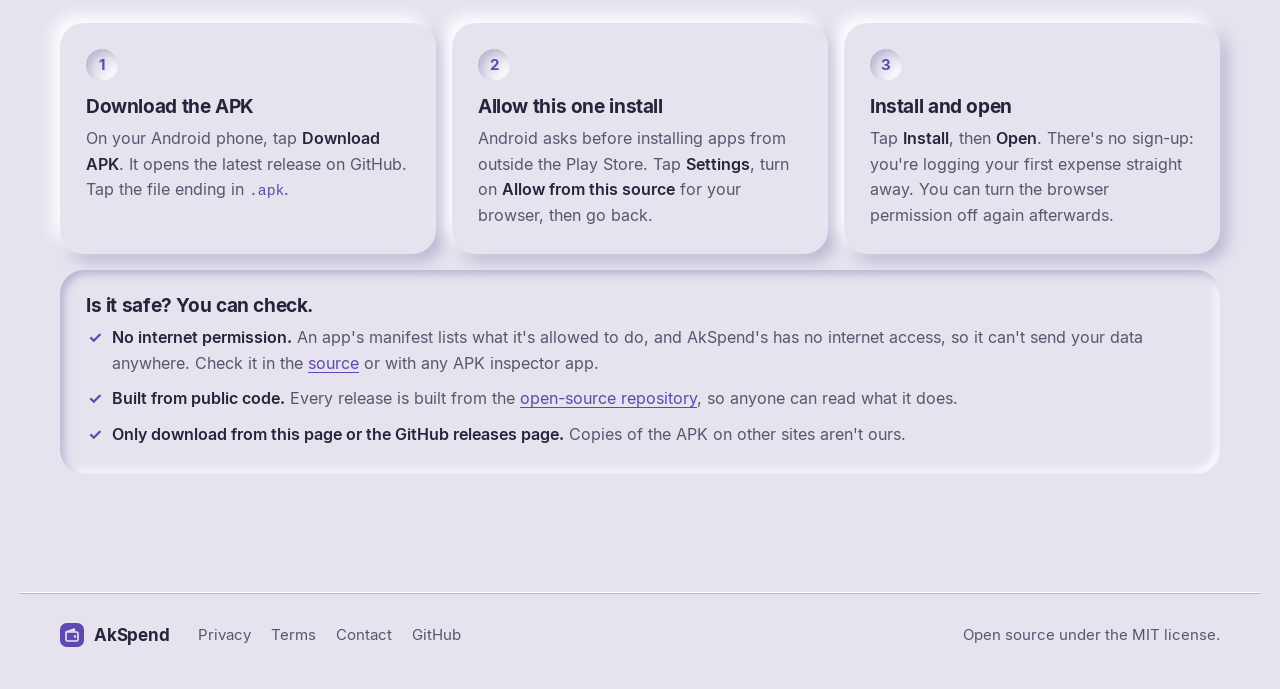
==== commit 83fd2b14: "Website: make Soft the default style and add a Light/Dark choice Adds the Soft (neumorphic) look to " ====
--- a/docs/index.html
+++ b/docs/index.html
@@ -6,8 +6,7 @@
   <title>AkSpend · Private, offline expense tracker for Android</title>
   <meta name="description" content="AkSpend is a free, open-source expense tracker for Android. No account and no internet permission: everything you log stays on your phone.">
   <meta name="color-scheme" content="light dark">
-  <meta name="theme-color" content="#f7f2ea" media="(prefers-color-scheme: light)">
-  <meta name="theme-color" content="#11100e" media="(prefers-color-scheme: dark)">
+  <meta name="theme-color" content="#e6e3ef">
   <meta property="og:type" content="website">
   <meta property="og:url" content="https://akshar2324.github.io/Expanse-Tracker/">
   <meta property="og:title" content="AkSpend · Your money. Only yours.">
@@ -23,12 +22,20 @@
   <link rel="preload" href="assets/fonts/instrument-serif.woff2" as="font" type="font/woff2" crossorigin>
   <link rel="stylesheet" href="assets/site.css">
   <script>
-    // Pick the app style before first paint so nothing flashes. Light/dark always follows the device.
+    // Pick the app style and light/dark before first paint so nothing flashes.
+    // Soft is the default style; light/dark follows the device unless the visitor chose one.
     (function () {
-      var root = document.documentElement, style = "atelier";
+      var root = document.documentElement, style = "soft", mode = "auto";
       root.classList.add("js");
-      try { var saved = localStorage.getItem("akspend-style"); if (saved === "atelier" || saved === "glass") style = saved; } catch (e) {}
+      try {
+        var saved = localStorage.getItem("akspend-style");
+        if (saved === "soft" || saved === "atelier" || saved === "glass") style = saved;
+        var savedMode = localStorage.getItem("akspend-mode");
+        if (savedMode === "light" || savedMode === "dark") mode = savedMode;
+      } catch (e) {}
+      var dark = mode === "dark" || (mode === "auto" && window.matchMedia("(prefers-color-scheme: dark)").matches);
       root.setAttribute("data-style", style);
+      root.setAttribute("data-mode", dark ? "dark" : "light");
     })();
   </script>
 </head>
@@ -69,19 +76,28 @@
           <li>No internet permission</li>
           <li>MIT licensed</li>
         </ul>
-        <div class="style-pick" role="radiogroup" aria-labelledby="style-label">
-          <span id="style-label">App style</span>
-          <button type="button" role="radio" data-style="atelier" aria-checked="true">Atelier</button>
-          <button type="button" role="radio" data-style="glass" aria-checked="false">Liquid glass</button>
-        </div>
-        <p class="style-note">Switch to see each look the app offers. Light or dark follows your device.</p>
+        <div class="style-picks">
+          <div class="style-pick" role="radiogroup" aria-labelledby="style-label">
+            <span id="style-label">App style</span>
+            <button type="button" role="radio" data-style="soft" aria-checked="true">Soft</button>
+            <button type="button" role="radio" data-style="atelier" aria-checked="false">Atelier</button>
+            <button type="button" role="radio" data-style="glass" aria-checked="false">Liquid glass</button>
+          </div>
+          <div class="style-pick" role="radiogroup" aria-labelledby="mode-label">
+            <span id="mode-label">Theme</span>
+            <button type="button" role="radio" data-mode="auto" aria-checked="true">Auto</button>
+            <button type="button" role="radio" data-mode="light" aria-checked="false">Light</button>
+            <button type="button" role="radio" data-mode="dark" aria-checked="false">Dark</button>
+          </div>
+        </div>
+        <p class="style-note">Switch to see each look the app offers. Auto follows your device, as the app does.</p>
       </div>
 
       <div class="hero-art">
         <canvas class="orb" aria-hidden="true"></canvas>
         <div class="phone-wrap">
         <figure class="phone phone-hero">
-          <img data-shot="home" src="screenshots/atelier/atelier-light-1-home.jpg" alt="AkSpend home screen in the Atelier style: net balance of ₹36,021.00 with Add and Transfer buttons" width="450" height="928" fetchpriority="high">
+          <img data-shot="home" src="screenshots/soft/light-1-home.jpg" alt="AkSpend home screen in the Soft style: net balance with money in and out, a monthly budget dial, and Add and Transfer buttons" width="450" height="928" fetchpriority="high">
         </figure>
         <div class="chip chip-a" aria-hidden="true">
           <svg viewBox="0 0 24 24"><rect x="5" y="10" width="14" height="10" rx="2.5"/><path d="M8.5 10V7.5a3.5 3.5 0 0 1 7 0V10"/></svg>
@@ -104,7 +120,7 @@
       <ol class="how">
         <li class="reveal">
           <figure class="phone">
-            <img data-shot="log" src="screenshots/atelier/atelier-light-2-activity.jpg" alt="Activity in the Atelier style: today's expenses and income with category and payment method" width="450" height="928" loading="lazy">
+            <img data-shot="log" src="screenshots/soft/light-2-activity.jpg" alt="Activity in the Soft style: expenses and income grouped by day with category and payment method" width="450" height="928" loading="lazy">
           </figure>
           <span class="step-n">1</span>
           <h3>Log a spend in two taps</h3>
@@ -112,7 +128,7 @@
         </li>
         <li class="reveal">
           <figure class="phone">
-            <img data-shot="insights" src="screenshots/atelier/atelier-light-4-insights.jpg" alt="Insights in the Atelier style: spending forecast and spending by category" width="450" height="928" loading="lazy">
+            <img data-shot="insights" src="screenshots/soft/light-4-insights.jpg" alt="Insights in the Soft style: spending forecast and spending by category" width="450" height="928" loading="lazy">
           </figure>
           <span class="step-n">2</span>
           <h3>See where it went</h3>
@@ -120,7 +136,7 @@
         </li>
         <li class="reveal">
           <figure class="phone">
-            <img data-shot="budgets" src="screenshots/atelier/atelier-light-3-budgets.jpg" alt="Budgets in the Atelier style, before any budget is set, with a New budget button" width="450" height="928" loading="lazy">
+            <img data-shot="budgets" src="screenshots/soft/light-3-budgets.jpg" alt="Budgets in the Soft style: money left to spend and progress for each category budget" width="450" height="928" loading="lazy">
           </figure>
           <span class="step-n">3</span>
           <h3>Stay under budget</h3>
--- a/docs/assets/site.css
+++ b/docs/assets/site.css
@@ -1,5 +1,5 @@
-/* AkSpend landing page. Light by default, dark when the phone or computer is in dark mode,
-   matching the app's own light and dark themes. */
+/* AkSpend landing page. Light or dark follows the device unless the visitor picks one;
+   the inline script in <head> sets data-mode="light|dark" before first paint. */
 
 @font-face { font-family: "Inter"; src: url("fonts/inter-regular.woff2") format("woff2"); font-weight: 400; font-display: swap; }
 @font-face { font-family: "Inter"; src: url("fonts/inter-semibold.woff2") format("woff2"); font-weight: 600; font-display: swap; }
@@ -7,9 +7,9 @@
 
 @font-face { font-family: "Instrument Serif"; src: url("fonts/instrument-serif.woff2") format("woff2"); font-weight: 400; font-display: swap; }
 
-/* Two app styles, matching the app's More > Appearance: Liquid glass and Atelier.
-   Each has light and dark values; light or dark follows the device, as in the app.
-   Colours come from app/src/main/java/com/akshar/ui/theme (Color.kt, Atelier.kt). */
+/* Three app styles, matching the app's More > Appearance: Soft (the default), Atelier and
+   Liquid glass. Each has light and dark values. Colours come from
+   app/src/main/java/com/akshar/ui/theme (Soft.kt, Atelier.kt, Color.kt). */
 :root {
   --radius: 20px;
   --gutter: clamp(16px, 4vw, 40px);
@@ -52,8 +52,7 @@
     radial-gradient(42vw 42vw at 96% 18%, rgba(170, 225, 210, 0.55), transparent 70%),
     radial-gradient(46vw 46vw at 70% 92%, rgba(201, 191, 255, 0.45), transparent 70%);
 }
-@media (prefers-color-scheme: dark) {
-  :root, :root[data-style="glass"] {
+:root[data-mode="dark"], :root[data-style="glass"][data-mode="dark"] {
     --bg: #151210;
     --bg-2: #1c1815;
     --surface: rgba(34, 30, 27, 0.6);
@@ -82,7 +81,6 @@
       radial-gradient(40vw 40vw at 8% 6%, rgba(30, 76, 69, 0.55), transparent 70%),
       radial-gradient(42vw 42vw at 96% 18%, rgba(90, 75, 168, 0.28), transparent 70%),
       radial-gradient(46vw 46vw at 70% 92%, rgba(125, 78, 46, 0.25), transparent 70%);
-  }
 }
 
 /* Atelier, light: ivory and ink, one bronze accent, hairlines, serif display. */
@@ -118,8 +116,7 @@
   --display-track: -0.015em;
   --radius: 16px;
 }
-@media (prefers-color-scheme: dark) {
-  :root[data-style="atelier"] {
+:root[data-style="atelier"][data-mode="dark"] {
     --bg: #0c0c0c;
     --bg-2: #121211;
     --surface: #161615;
@@ -143,7 +140,69 @@
     --panel-btn: #c8ae7e;
     --on-panel-btn: #0c0c0c;
     --orb: 200, 174, 126;
-  }
+}
+
+/* Soft (Lavender), light: neumorphism. Everything is the page colour, raised with a white
+   highlight up-left and a lavender shade down-right, or pressed in with the pair reversed.
+   Text colours are the app's guarded values (4.5:1 on the page and in wells). */
+:root[data-style="soft"] {
+  --bg: #e6e3ef;
+  --bg-2: #d3cfe0;
+  --surface: #e6e3ef;
+  --surface-solid: #e6e3ef;
+  --ink: #26243a;
+  --ink-2: #58566d;
+  --ink-3: #58566d;
+  --line: transparent;
+  --rule: rgba(38, 36, 58, 0.12);
+  --accent: #5e49b0;
+  --accent-2: #6e56cf;
+  --accent-soft: #d3cfe0;
+  --accent-text: #5e49b0;
+  --on-accent: #ffffff;
+  --btn: #5e49b0;
+  --on-btn: #ffffff;
+  --bezel: #26243a;
+  --blur: none;
+  --hi: #ffffff;
+  --lo: #b9b3cf;
+  --raise: -7px -7px 16px var(--hi), 7px 7px 16px var(--lo);
+  --raise-sm: -4px -4px 10px var(--hi), 4px 4px 10px var(--lo);
+  --press: inset 4px 4px 9px var(--lo), inset -4px -4px 9px var(--hi);
+  --shadow: var(--raise);
+  --shadow-lg: -14px -14px 30px var(--hi), 16px 16px 34px var(--lo);
+  --panel: #e6e3ef;
+  --on-panel: #26243a;
+  --panel-btn: #5e49b0;
+  --on-panel-btn: #ffffff;
+  --orb: 94, 73, 176;
+  --pools: none;
+  --radius: 24px;
+}
+:root[data-style="soft"][data-mode="dark"] {
+  --bg: #2a2d34;
+  --bg-2: #23262c;
+  --surface: #2a2d34;
+  --surface-solid: #2a2d34;
+  --ink: #eceaf3;
+  --ink-2: #a9a6ba;
+  --ink-3: #a9a6ba;
+  --rule: rgba(236, 234, 243, 0.1);
+  --accent: #a796f2;
+  --accent-2: #b8aaf5;
+  --accent-soft: #23262c;
+  --accent-text: #a796f2;
+  --on-accent: #1b1531;
+  --btn: #a796f2;
+  --on-btn: #1b1531;
+  --bezel: #1c1e23;
+  --hi: #363a43;
+  --lo: #1c1e23;
+  --panel: #2a2d34;
+  --on-panel: #eceaf3;
+  --panel-btn: #a796f2;
+  --on-panel-btn: #1b1531;
+  --orb: 167, 150, 242;
 }
 
 *, *::before, *::after { box-sizing: border-box; }
@@ -339,6 +398,8 @@
 }
 .style-pick button:hover { color: var(--ink); }
 .style-pick button[aria-checked="true"] { background: var(--btn); color: var(--on-btn); }
+.style-picks { display: flex; flex-wrap: wrap; gap: 12px; margin-top: 30px; }
+.style-picks .style-pick { margin-top: 0; }
 .style-note { margin-top: 10px; font-size: 13px; color: var(--ink-3); }
 
 /* ---------- Atelier details (flat, hairline, serif) ---------- */
@@ -361,6 +422,29 @@
 [data-style="atelier"] .phone { padding: 6px; border-radius: 30px; }
 [data-style="atelier"] .phone img { border-radius: 25px; }
 
+/* ---------- Soft details (raised and pressed) ---------- */
+[data-style="soft"] .topbar { background: var(--bg); backdrop-filter: none; -webkit-backdrop-filter: none; box-shadow: 0 8px 18px -14px var(--lo); }
+[data-style="soft"] .card, [data-style="soft"] .compare { border: 0; box-shadow: var(--raise); }
+[data-style="soft"] .compare-head { background: var(--bg); box-shadow: var(--press); }
+[data-style="soft"] .compare-row { border-top-color: var(--rule); }
+[data-style="soft"] .btn { transition: box-shadow .2s, transform .2s, filter .2s; }
+[data-style="soft"] .btn:hover { transform: none; }
+[data-style="soft"] .btn-primary, [data-style="soft"] .btn-light { box-shadow: var(--raise-sm); }
+[data-style="soft"] .btn-ghost, [data-style="soft"] .btn-outline-light { border: 0; background: var(--bg); color: var(--accent-text); box-shadow: var(--raise-sm); }
+[data-style="soft"] .btn:active, [data-style="soft"] .btn-ghost:active { box-shadow: var(--press); }
+[data-style="soft"] .nav a:hover { background: var(--bg); box-shadow: var(--press); }
+[data-style="soft"] .hero .eyebrow, [data-style="soft"] .icon, [data-style="soft"] .step-n,
+[data-style="soft"] .checks li::before { background: var(--bg); box-shadow: var(--press); }
+[data-style="soft"] .icon { border-radius: 14px; }
+[data-style="soft"] .chip { border: 0; background: var(--bg); box-shadow: var(--raise-sm); }
+[data-style="soft"] .phone { box-shadow: var(--shadow-lg); }
+[data-style="soft"] .download-panel { border: 0; box-shadow: var(--raise); }
+[data-style="soft"] .safety { background: var(--bg); box-shadow: var(--press); }
+[data-style="soft"] .style-pick { border: 0; background: var(--bg); box-shadow: var(--press); }
+[data-style="soft"] .style-pick button[aria-checked="true"] { box-shadow: var(--raise-sm); }
+[data-style="soft"] .footer { border-top: 0; box-shadow: 0 -1px 0 var(--lo), 0 -2px 0 var(--hi); }
+[data-style="soft"] :focus-visible { outline-offset: 4px; }
+
 /* ---------- footer ---------- */
 .footer {
   max-width: calc(var(--max) + 2 * var(--gutter)); margin: clamp(72px, 10vw, 120px) auto 0;
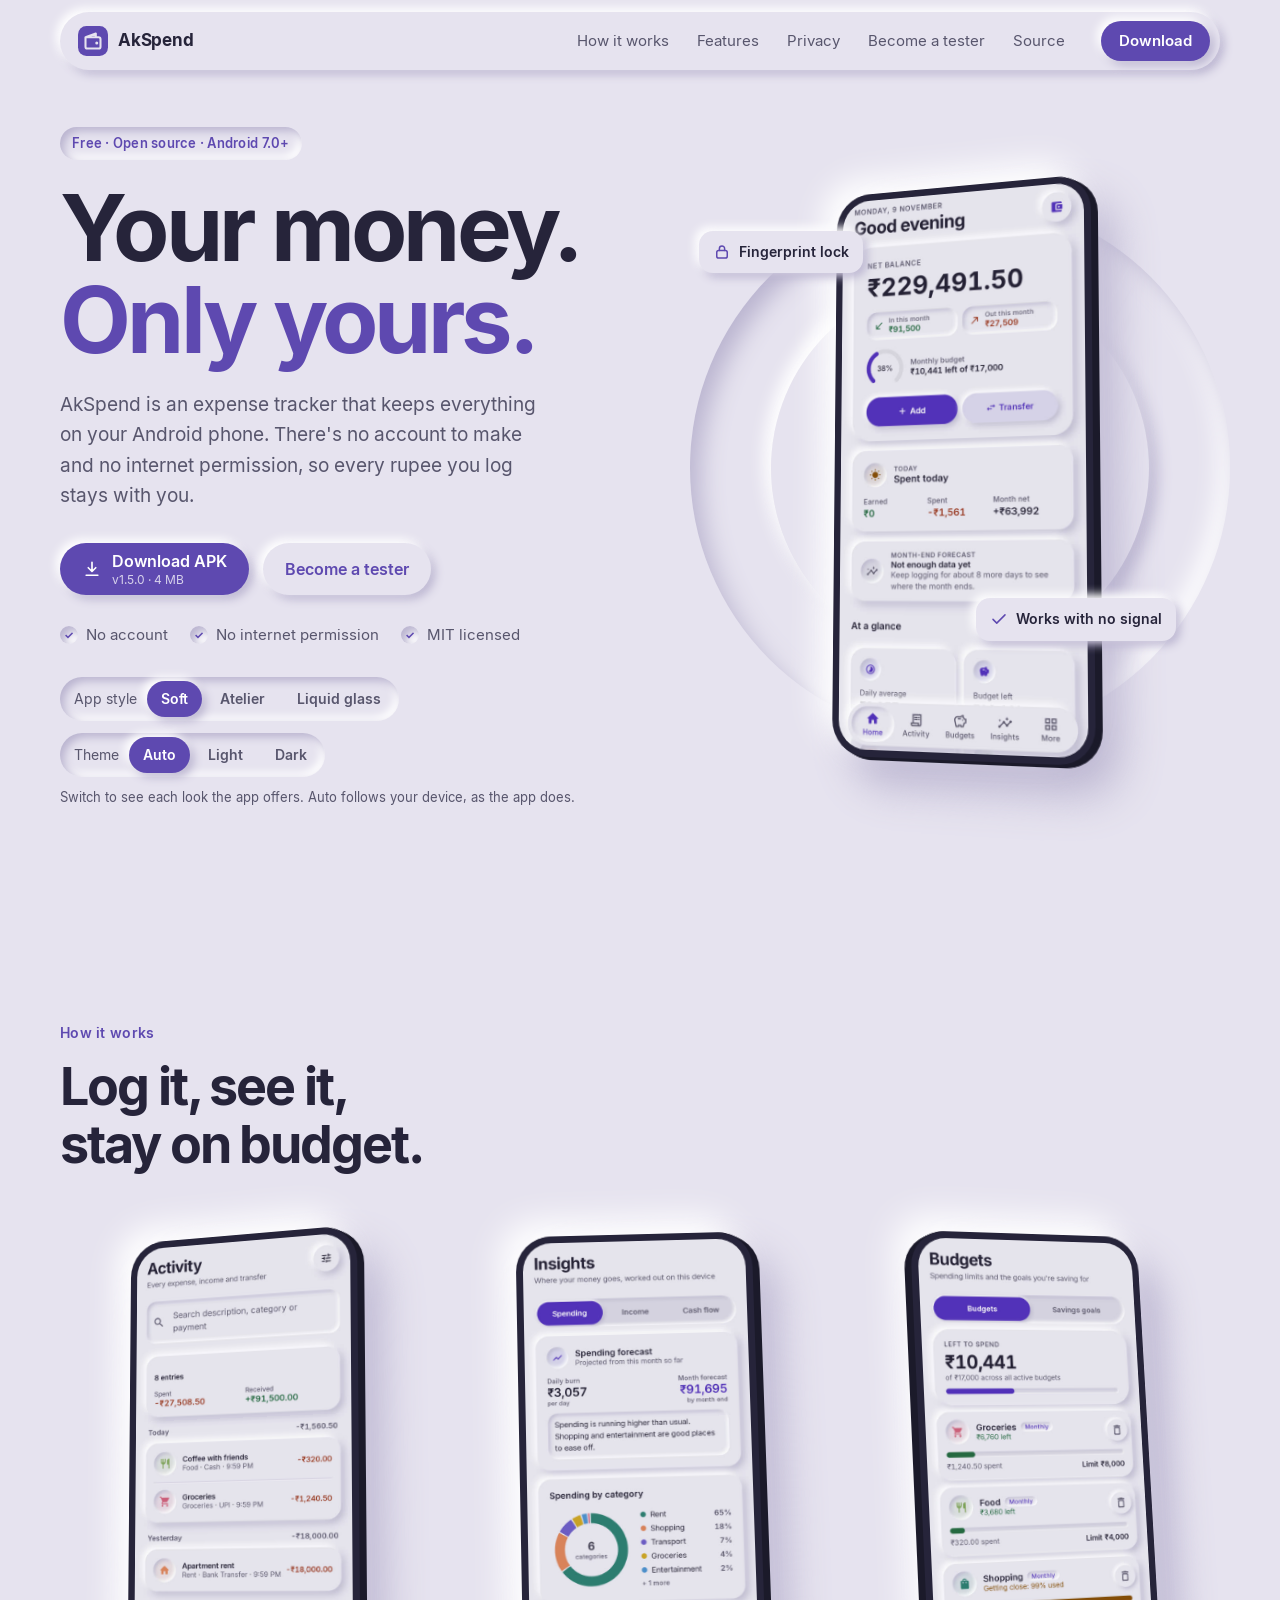
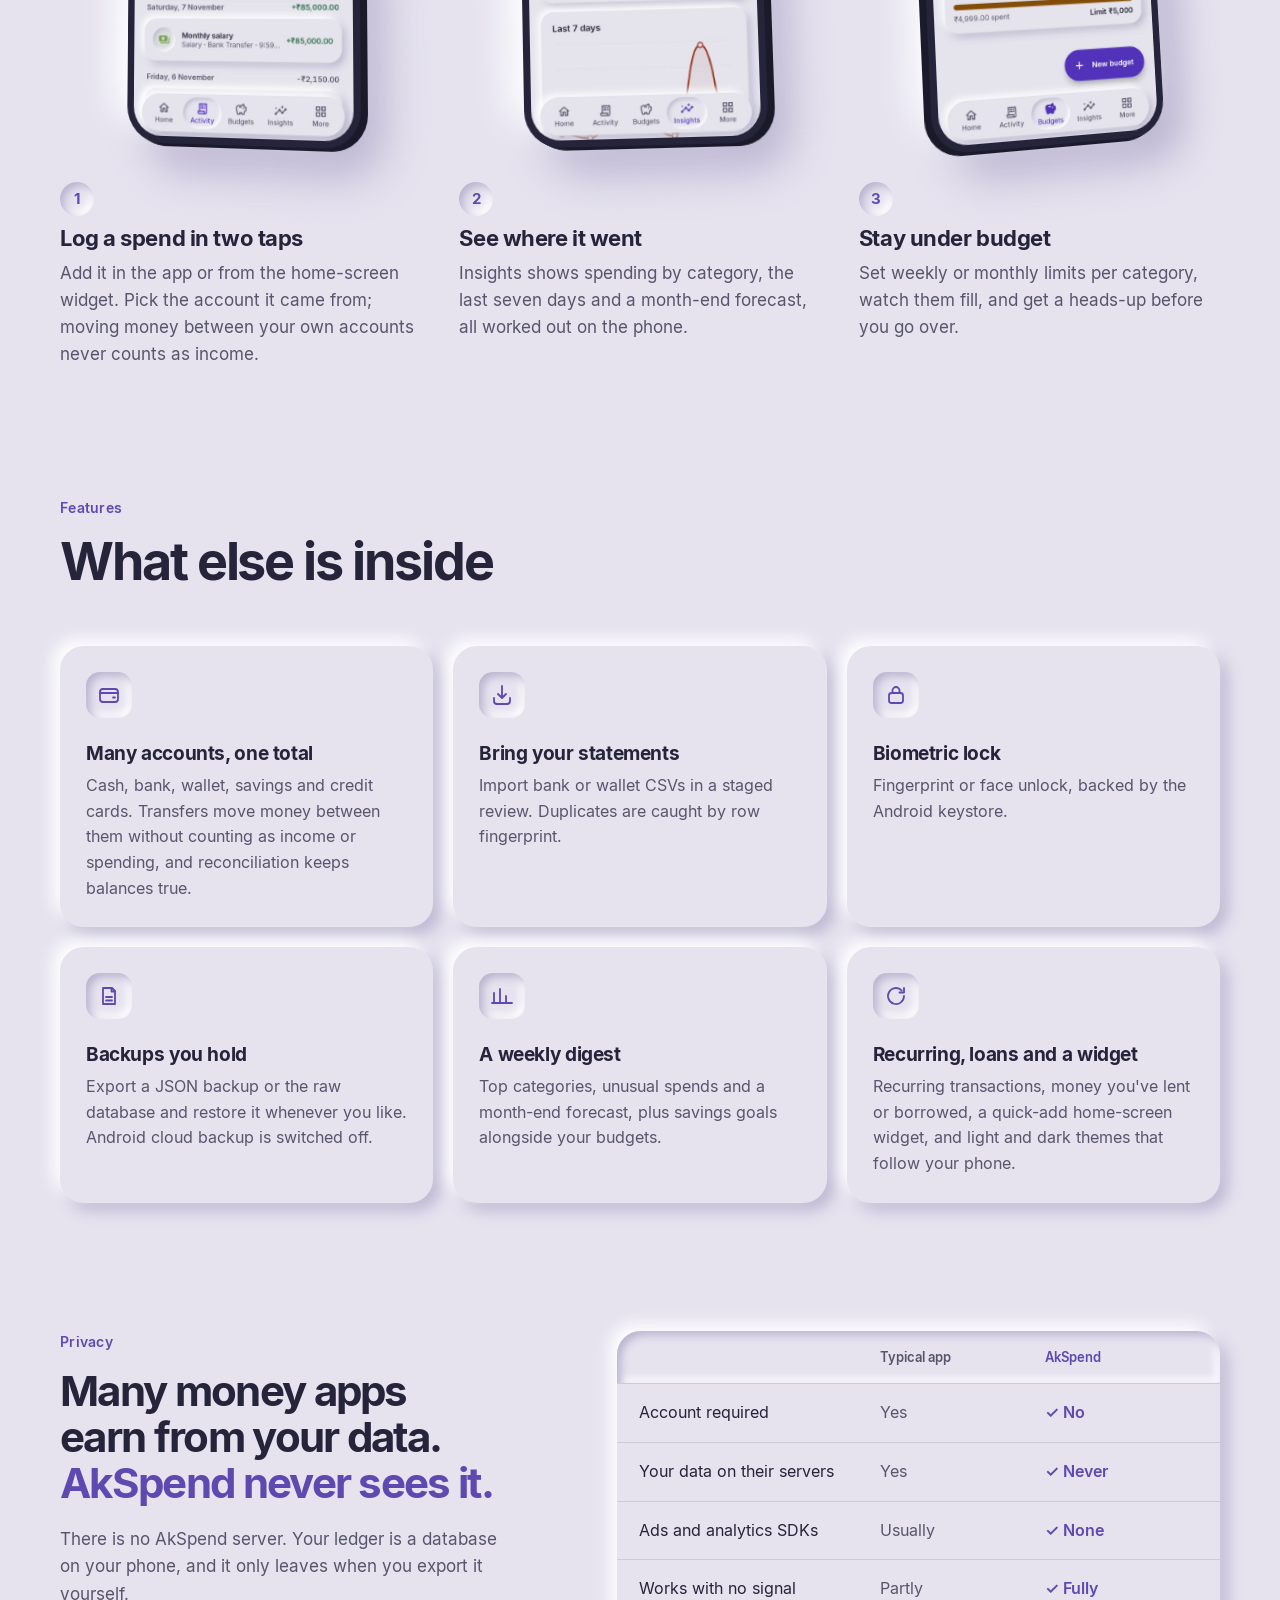
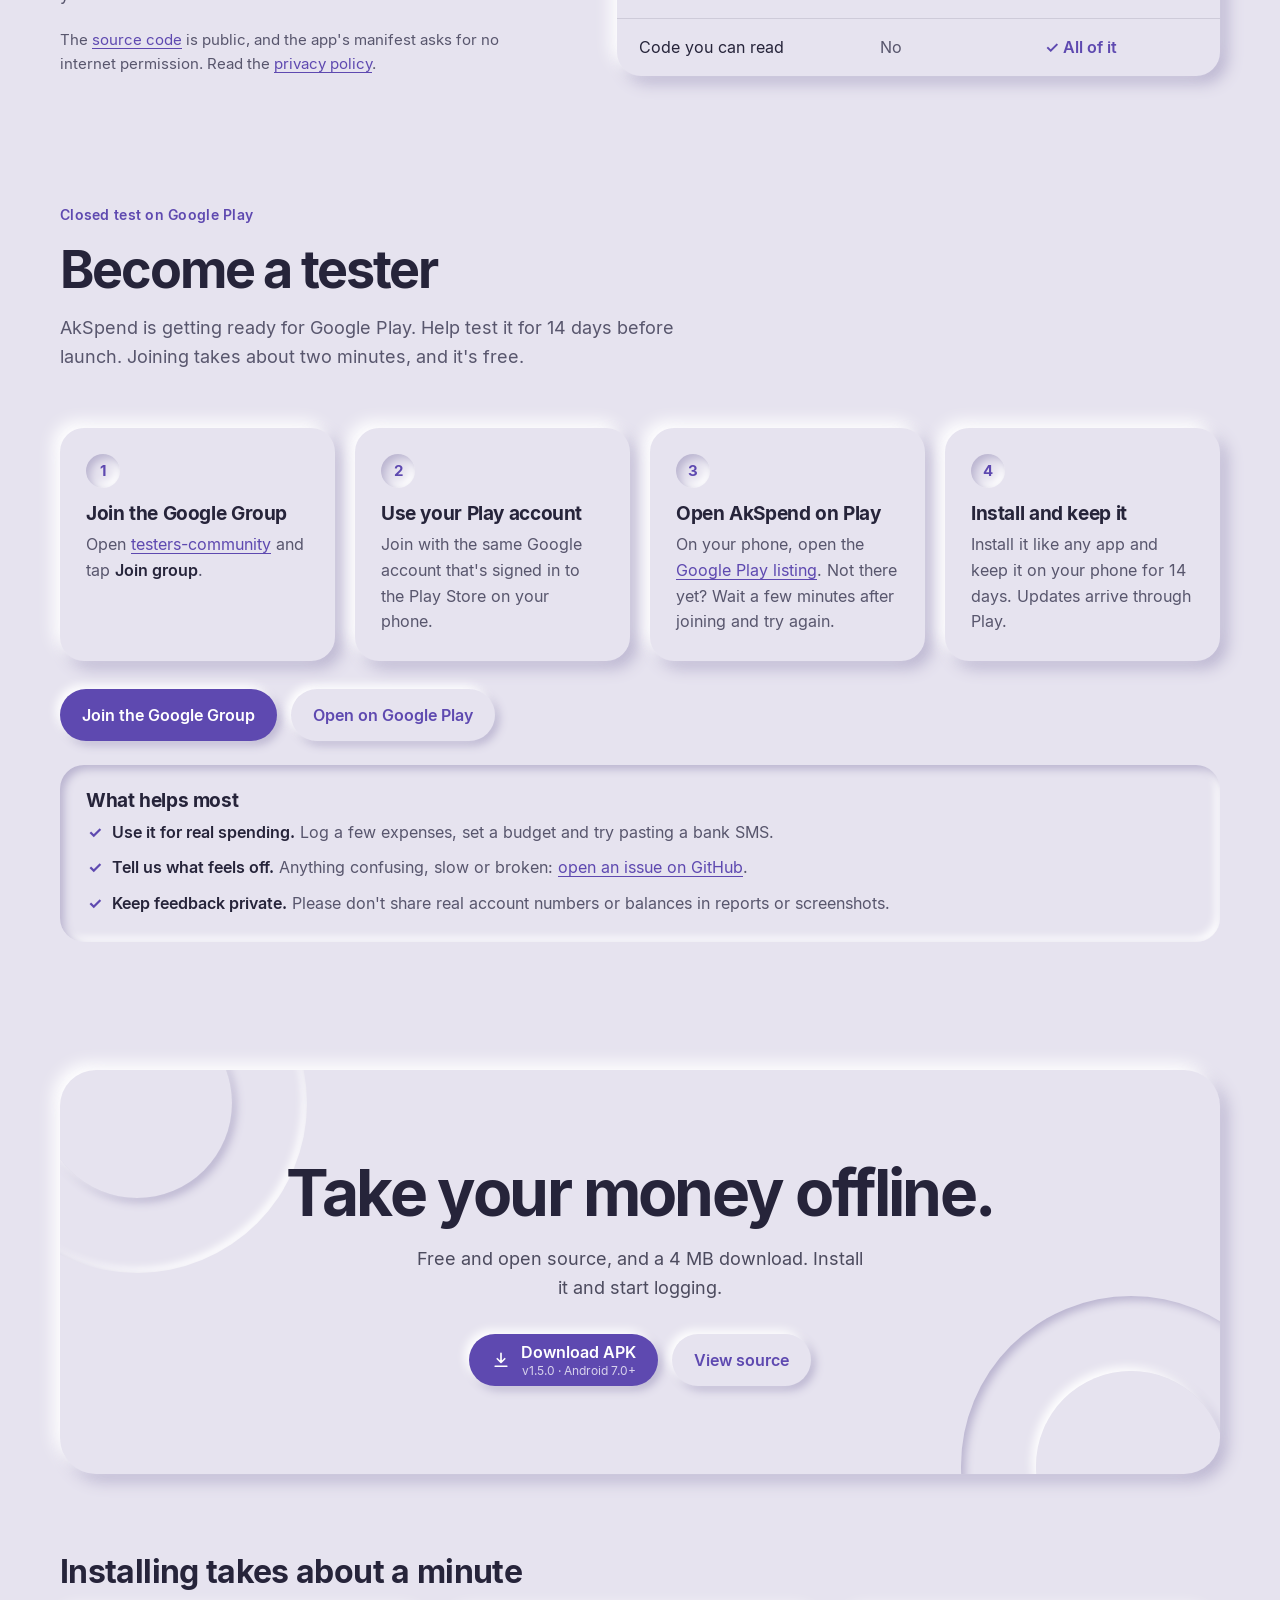
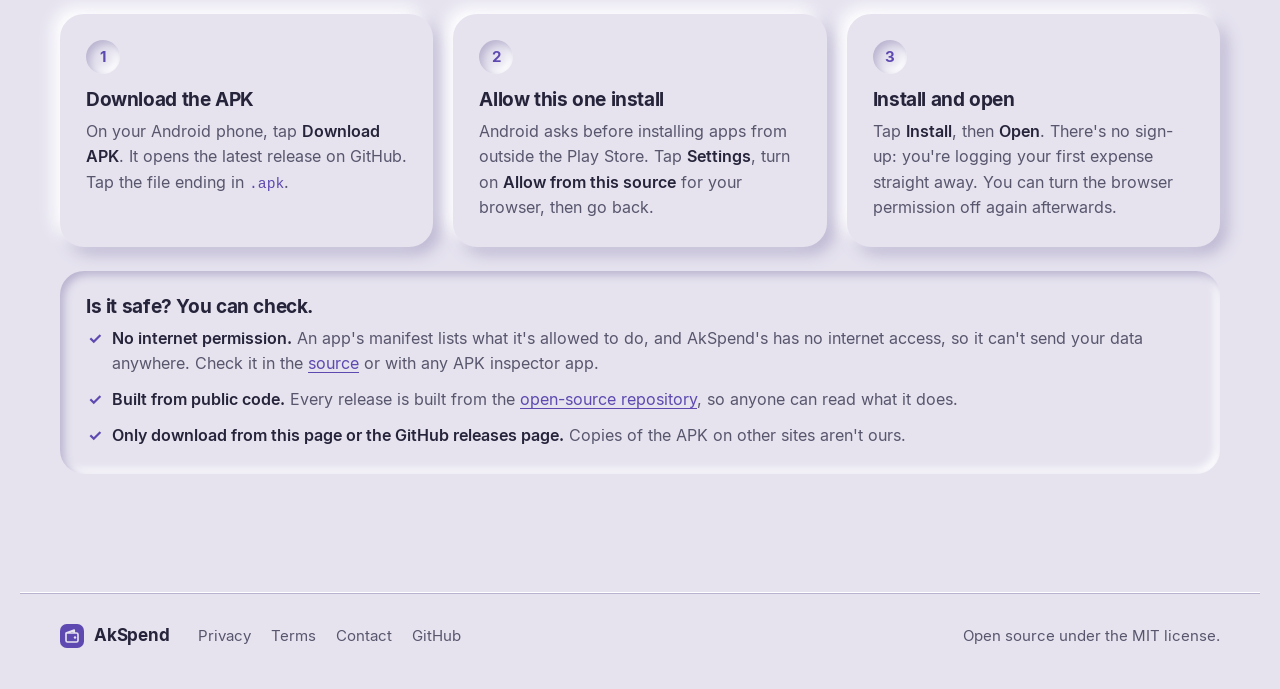
==== commit 61b53660: "Website: rebuild as a 3D, interactive page The hero phone and the "How it works" phone are now real " ====
--- a/docs/index.html
+++ b/docs/index.html
@@ -17,7 +17,7 @@
   <meta property="og:image:alt" content="AkSpend: Your money. Only yours. The app's home screen beside the headline.">
   <meta name="twitter:card" content="summary_large_image">
   <link rel="canonical" href="https://akshar2324.github.io/Expanse-Tracker/">
-  <link rel="icon" href="data:image/svg+xml,%3Csvg xmlns='http://www.w3.org/2000/svg' viewBox='0 0 64 64'%3E%3Crect width='64' height='64' rx='16' fill='%230F5F54'/%3E%3Cpath d='M16 24h28a4 4 0 0 1 4 4v16a4 4 0 0 1-4 4H20a4 4 0 0 1-4-4V24zm0 0 22-8v8' fill='none' stroke='%23F7F2EA' stroke-width='4' stroke-linejoin='round'/%3E%3Ccircle cx='40' cy='36' r='3' fill='%23F7F2EA'/%3E%3C/svg%3E">
+  <link rel="icon" href="data:image/svg+xml,%3Csvg xmlns='http://www.w3.org/2000/svg' viewBox='0 0 64 64'%3E%3Crect width='64' height='64' rx='16' fill='%235e49b0'/%3E%3Cpath d='M16 24h28a4 4 0 0 1 4 4v16a4 4 0 0 1-4 4H20a4 4 0 0 1-4-4V24zm0 0 22-8v8' fill='none' stroke='%23ffffff' stroke-width='4' stroke-linejoin='round'/%3E%3Ccircle cx='40' cy='36' r='3' fill='%23ffffff'/%3E%3C/svg%3E">
   <link rel="preload" href="assets/fonts/inter-bold.woff2" as="font" type="font/woff2" crossorigin>
   <link rel="preload" href="assets/fonts/instrument-serif.woff2" as="font" type="font/woff2" crossorigin>
   <link rel="stylesheet" href="assets/site.css">
@@ -36,6 +36,18 @@
       var dark = mode === "dark" || (mode === "auto" && window.matchMedia("(prefers-color-scheme: dark)").matches);
       root.setAttribute("data-style", style);
       root.setAttribute("data-mode", dark ? "dark" : "light");
+      // The WebGL scenes are an extra. Skip them for reduced motion, data saver, or no WebGL
+      // (add ?static to the address to see the page without them).
+      try {
+        var still = window.matchMedia("(prefers-reduced-motion: reduce)").matches ||
+          (navigator.connection && navigator.connection.saveData) || /[?&]static\b/.test(location.search);
+        var probe = document.createElement("canvas");
+        var ctx = !still && window.WebGLRenderingContext && (probe.getContext("webgl2") || probe.getContext("webgl"));
+        if (ctx) {
+          root.classList.add("gl");
+          var lose = ctx.getExtension("WEBGL_lose_context"); if (lose) lose.loseContext();
+        }
+      } catch (e) {}
     })();
   </script>
 </head>
@@ -94,20 +106,22 @@
       </div>
 
       <div class="hero-art">
-        <canvas class="orb" aria-hidden="true"></canvas>
+        <div class="dial" aria-hidden="true"></div>
+        <canvas class="scene" data-scene="hero" aria-hidden="true"></canvas>
         <div class="phone-wrap">
-        <figure class="phone phone-hero">
-          <img data-shot="home" src="screenshots/soft/light-1-home.jpg" alt="AkSpend home screen in the Soft style: net balance with money in and out, a monthly budget dial, and Add and Transfer buttons" width="450" height="928" fetchpriority="high">
-        </figure>
-        <div class="chip chip-a" aria-hidden="true">
-          <svg viewBox="0 0 24 24"><rect x="5" y="10" width="14" height="10" rx="2.5"/><path d="M8.5 10V7.5a3.5 3.5 0 0 1 7 0V10"/></svg>
-          Fingerprint lock
-        </div>
-        <div class="chip chip-b" aria-hidden="true">
-          <svg viewBox="0 0 24 24"><path d="M4 12.5 9 17.5 20 6.5"/></svg>
-          Works with no signal
-        </div>
-        </div>
+          <figure class="phone phone-3d phone-hero">
+            <img data-shot="home" src="screenshots/soft/light-1-home.jpg" alt="AkSpend home screen in the Soft style: net balance with money in and out, a monthly budget dial, and Add and Transfer buttons" width="450" height="928" fetchpriority="high">
+          </figure>
+          <div class="chip chip-a" aria-hidden="true">
+            <svg viewBox="0 0 24 24"><rect x="5" y="10" width="14" height="10" rx="2.5"/><path d="M8.5 10V7.5a3.5 3.5 0 0 1 7 0V10"/></svg>
+            Fingerprint lock
+          </div>
+          <div class="chip chip-b" aria-hidden="true">
+            <svg viewBox="0 0 24 24"><path d="M4 12.5 9 17.5 20 6.5"/></svg>
+            Works with no signal
+          </div>
+        </div>
+        <p class="spin-hint" aria-hidden="true">Drag the phone to spin it</p>
       </div>
     </section>
 
@@ -117,9 +131,16 @@
         <p class="eyebrow">How it works</p>
         <h2 id="how-title">Log it, see it, stay on budget.</h2>
       </div>
-      <ol class="how">
+      <div class="how">
+        <div class="how-stage" aria-hidden="true">
+          <div class="stage-well"></div>
+          <div class="stage-slot"></div>
+          <canvas class="scene" data-scene="stage"></canvas>
+          <div class="stage-dots"><i></i><i></i><i></i></div>
+        </div>
+      <ol class="how-steps">
         <li class="reveal">
-          <figure class="phone">
+          <figure class="phone phone-3d">
             <img data-shot="log" src="screenshots/soft/light-2-activity.jpg" alt="Activity in the Soft style: expenses and income grouped by day with category and payment method" width="450" height="928" loading="lazy">
           </figure>
           <span class="step-n">1</span>
@@ -127,7 +148,7 @@
           <p>Add it in the app or from the home-screen widget. Pick the account it came from; moving money between your own accounts never counts as income.</p>
         </li>
         <li class="reveal">
-          <figure class="phone">
+          <figure class="phone phone-3d">
             <img data-shot="insights" src="screenshots/soft/light-4-insights.jpg" alt="Insights in the Soft style: spending forecast and spending by category" width="450" height="928" loading="lazy">
           </figure>
           <span class="step-n">2</span>
@@ -135,7 +156,7 @@
           <p>Insights shows spending by category, the last seven days and a month-end forecast, all worked out on the phone.</p>
         </li>
         <li class="reveal">
-          <figure class="phone">
+          <figure class="phone phone-3d">
             <img data-shot="budgets" src="screenshots/soft/light-3-budgets.jpg" alt="Budgets in the Soft style: money left to spend and progress for each category budget" width="450" height="928" loading="lazy">
           </figure>
           <span class="step-n">3</span>
@@ -143,6 +164,7 @@
           <p>Set weekly or monthly limits per category, watch them fill, and get a heads-up before you go over.</p>
         </li>
       </ol>
+      </div>
     </section>
 
     <!-- FEATURES -->
@@ -152,32 +174,32 @@
         <h2 id="features-title">What else is inside</h2>
       </div>
       <ul class="grid">
-        <li class="card reveal">
+        <li class="card tilt reveal">
           <svg class="icon" viewBox="0 0 24 24" aria-hidden="true"><rect x="3" y="6" width="18" height="13" rx="3"/><path d="M3 10h18M16 14.5h2"/></svg>
           <h3>Many accounts, one total</h3>
           <p>Cash, bank, wallet, savings and credit cards. Transfers move money between them without counting as income or spending, and reconciliation keeps balances true.</p>
         </li>
-        <li class="card reveal">
+        <li class="card tilt reveal">
           <svg class="icon" viewBox="0 0 24 24" aria-hidden="true"><path d="M12 3v12m0 0 4-4m-4 4-4-4"/><path d="M4 15v3a3 3 0 0 0 3 3h10a3 3 0 0 0 3-3v-3"/></svg>
           <h3>Bring your statements</h3>
           <p>Import bank or wallet CSVs in a staged review. Duplicates are caught by row fingerprint.</p>
         </li>
-        <li class="card reveal">
+        <li class="card tilt reveal">
           <svg class="icon" viewBox="0 0 24 24" aria-hidden="true"><rect x="5" y="10" width="14" height="10" rx="2.5"/><path d="M8.5 10V7.5a3.5 3.5 0 0 1 7 0V10"/></svg>
           <h3>Biometric lock</h3>
           <p>Fingerprint or face unlock, backed by the Android keystore.</p>
         </li>
-        <li class="card reveal">
+        <li class="card tilt reveal">
           <svg class="icon" viewBox="0 0 24 24" aria-hidden="true"><path d="M6 4h9l3 3v13H6z"/><path d="M9 13h6M9 16.5h6M14.5 4v3.5H18"/></svg>
           <h3>Backups you hold</h3>
           <p>Export a JSON backup or the raw database and restore it whenever you like. Android cloud backup is switched off.</p>
         </li>
-        <li class="card reveal">
+        <li class="card tilt reveal">
           <svg class="icon" viewBox="0 0 24 24" aria-hidden="true"><path d="M4 19V9M10 19V5M16 19v-7M22 19H2"/></svg>
           <h3>A weekly digest</h3>
           <p>Top categories, unusual spends and a month-end forecast, plus savings goals alongside your budgets.</p>
         </li>
-        <li class="card reveal">
+        <li class="card tilt reveal">
           <svg class="icon" viewBox="0 0 24 24" aria-hidden="true"><path d="M20 12a8 8 0 1 1-2.4-5.7M20 4v4.5h-4.5"/></svg>
           <h3>Recurring, loans and a widget</h3>
           <p>Recurring transactions, money you've lent or borrowed, a quick-add home-screen widget, and light and dark themes that follow your phone.</p>
@@ -193,7 +215,7 @@
         <p>There is no AkSpend server. Your ledger is a database on your phone, and it only leaves when you export it yourself.</p>
         <p class="fineprint">The <a href="https://github.com/akshar2324/Expanse-Tracker" rel="noopener">source code</a> is public, and the app's manifest asks for no internet permission. Read the <a href="privacy.html">privacy policy</a>.</p>
       </div>
-      <div class="compare reveal" role="table" aria-label="AkSpend compared with a typical finance app">
+      <div class="compare tilt reveal" role="table" aria-label="AkSpend compared with a typical finance app">
         <div class="compare-row compare-head" role="row">
           <span role="columnheader"></span><span role="columnheader">Typical app</span><span role="columnheader">AkSpend</span>
         </div>
@@ -213,22 +235,22 @@
         <p class="section-lede">AkSpend is getting ready for Google Play. Help test it for 14 days before launch. Joining takes about two minutes, and it's free.</p>
       </div>
       <ol class="steps steps-4">
-        <li class="card reveal">
+        <li class="card tilt reveal">
           <span class="step-n">1</span>
           <h3>Join the Google Group</h3>
           <p>Open <a href="https://groups.google.com/g/testers-community" rel="noopener">testers-community</a> and tap <strong>Join group</strong>.</p>
         </li>
-        <li class="card reveal">
+        <li class="card tilt reveal">
           <span class="step-n">2</span>
           <h3>Use your Play account</h3>
           <p>Join with the same Google account that's signed in to the Play Store on your phone.</p>
         </li>
-        <li class="card reveal">
+        <li class="card tilt reveal">
           <span class="step-n">3</span>
           <h3>Open AkSpend on Play</h3>
           <p>On your phone, open the <a href="https://play.google.com/store/apps/details?id=com.akshar.akspend" rel="noopener">Google Play listing</a>. Not there yet? Wait a few minutes after joining and try again.</p>
         </li>
-        <li class="card reveal">
+        <li class="card tilt reveal">
           <span class="step-n">4</span>
           <h3>Install and keep it</h3>
           <p>Install it like any app and keep it on your phone for 14 days. Updates arrive through Play.</p>
@@ -251,6 +273,8 @@
     <!-- DOWNLOAD + INSTALL -->
     <section id="download" class="section" aria-labelledby="download-title">
       <div class="download-panel reveal">
+        <span class="ring ring-a" aria-hidden="true"></span>
+        <span class="ring ring-b" aria-hidden="true"></span>
         <h2 id="download-title">Take your money offline.</h2>
         <p>Free and open source, and a 4 MB download. Install it and start logging.</p>
         <div class="cta-row">
@@ -265,17 +289,17 @@
       <div id="install" class="install">
         <h3 class="install-title">Installing takes about a minute</h3>
         <ol class="steps">
-          <li class="card reveal">
+          <li class="card tilt reveal">
             <span class="step-n">1</span>
             <h4>Download the APK</h4>
             <p>On your Android phone, tap <strong>Download APK</strong>. It opens the latest release on GitHub. Tap the file ending in <code>.apk</code>.</p>
           </li>
-          <li class="card reveal">
+          <li class="card tilt reveal">
             <span class="step-n">2</span>
             <h4>Allow this one install</h4>
             <p>Android asks before installing apps from outside the Play Store. Tap <strong>Settings</strong>, turn on <strong>Allow from this source</strong> for your browser, then go back.</p>
           </li>
-          <li class="card reveal">
+          <li class="card tilt reveal">
             <span class="step-n">3</span>
             <h4>Install and open</h4>
             <p>Tap <strong>Install</strong>, then <strong>Open</strong>. There's no sign-up: you're logging your first expense straight away. You can turn the browser permission off again afterwards.</p>
--- a/docs/assets/site.css
+++ b/docs/assets/site.css
@@ -1,4 +1,4 @@
-/* AkSpend landing page. Light or dark follows the device unless the visitor picks one;
+/* AkSpend site. Light or dark follows the device unless the visitor picks one;
    the inline script in <head> sets data-mode="light|dark" before first paint. */
 
 @font-face { font-family: "Inter"; src: url("fonts/inter-regular.woff2") format("woff2"); font-weight: 400; font-display: swap; }
@@ -205,14 +205,31 @@
   --orb: 167, 150, 242;
 }
 
+/* Tokens for the 3D surfaces. Soft presses wells in and raises tiles; the other two styles
+   draw the same shapes as hairlines so nothing looks out of place. */
+:root {
+  --edge: color-mix(in srgb, var(--bezel) 72%, #000);
+  --well: inset 0 0 0 1px var(--rule);
+  --lift: 0 0 0 1px var(--rule);
+  --sheen: rgba(255, 255, 255, 0.4);
+  --phone-drop: 26px 34px 60px -22px rgba(20, 16, 30, 0.42);
+}
+:root[data-mode="dark"] { --sheen: rgba(255, 255, 255, 0.06); --phone-drop: 26px 34px 60px -22px rgba(0, 0, 0, 0.75); }
+:root[data-style="soft"] {
+  --press-lg: inset 10px 10px 24px var(--lo), inset -10px -10px 24px var(--hi);
+  --well: var(--press-lg);
+  --lift: var(--raise);
+  --phone-drop: -16px -16px 34px var(--hi), 22px 26px 44px var(--lo);
+}
+
 *, *::before, *::after { box-sizing: border-box; }
-html { scroll-behavior: smooth; scroll-padding-top: 80px; -webkit-text-size-adjust: 100%; }
+html { scroll-behavior: smooth; scroll-padding-top: 96px; -webkit-text-size-adjust: 100%; }
 body {
   margin: 0; color: var(--ink);
   background: var(--pools), var(--bg); background-attachment: fixed;
   transition: background-color .4s ease, color .4s ease;
   font: 400 17px/1.6 var(--font); -webkit-font-smoothing: antialiased;
-  overflow-x: hidden;
+  overflow-x: hidden; overflow-x: clip;
 }
 img { display: block; max-width: 100%; height: auto; }
 a { color: inherit; }
@@ -230,13 +247,13 @@
 }
 .skip-link:focus { top: 12px; }
 
-/* ---------- top bar ---------- */
+/* ---------- top bar: a floating pill ---------- */
 .topbar {
-  position: sticky; top: 0; z-index: 20;
+  position: sticky; top: 12px; z-index: 20;
   display: flex; align-items: center; gap: 24px;
-  max-width: calc(var(--max) + 2 * var(--gutter)); margin: 0 auto;
-  padding: 14px var(--gutter);
-  background: color-mix(in srgb, var(--bg) 82%, transparent);
+  width: min(calc(100% - 2 * var(--gutter)), var(--max)); margin: 12px auto 0;
+  padding: 9px 10px 9px 18px; border-radius: 999px; border: 1px solid var(--line);
+  background: color-mix(in srgb, var(--bg) 80%, transparent); box-shadow: var(--shadow);
   backdrop-filter: blur(14px) saturate(1.4); -webkit-backdrop-filter: blur(14px) saturate(1.4);
 }
 .brand { display: inline-flex; align-items: center; gap: 10px; text-decoration: none; font-weight: 700; font-size: 17px; letter-spacing: -0.01em; }
@@ -247,7 +264,7 @@
 .nav { display: flex; gap: 4px; margin-left: auto; }
 .nav a {
   text-decoration: none; color: var(--ink-2); font-size: 15px; font-weight: 500;
-  padding: 8px 12px; border-radius: 999px; transition: color .2s, background .2s;
+  padding: 8px 12px; border-radius: 999px; transition: color .2s, background .2s, box-shadow .2s;
 }
 .nav a:hover { color: var(--ink); background: var(--bg-2); }
 
@@ -255,17 +272,18 @@
 .btn {
   display: inline-flex; align-items: center; gap: 10px; min-height: 52px; padding: 0 22px;
   border-radius: 999px; font-weight: 600; font-size: 16px; text-decoration: none; line-height: 1.15;
-  transition: transform .2s, background .2s, box-shadow .2s, border-color .2s;
+  transition: transform .2s, background .2s, box-shadow .2s, border-color .2s, filter .2s;
 }
 .btn svg { width: 20px; height: 20px; fill: none; stroke: currentColor; stroke-width: 2; stroke-linecap: round; stroke-linejoin: round; flex: none; }
 .btn small { display: block; font-size: 12px; font-weight: 500; opacity: 0.75; margin-top: 2px; }
-.btn:hover { transform: translateY(-1px); }
+.btn:hover { transform: translateY(-2px); }
+.btn:active { transform: translateY(1px); }
 .btn-primary { background: var(--btn); color: var(--on-btn); }
 .btn-primary:hover { filter: brightness(1.12); }
 .btn-ghost { border: 1px solid var(--rule); color: var(--ink); background: var(--surface-solid); }
 .btn-ghost:hover { border-color: var(--ink-3); }
-.btn-sm { min-height: 40px; padding: 0 18px; font-size: 15px; box-shadow: none; }
-.cta-row { display: flex; flex-wrap: wrap; gap: 12px; }
+.btn-sm { min-height: 40px; padding: 0 18px; font-size: 15px; }
+.cta-row { display: flex; flex-wrap: wrap; gap: 14px; }
 
 /* ---------- layout ---------- */
 main { max-width: calc(var(--max) + 2 * var(--gutter)); margin: 0 auto; padding: 0 var(--gutter); }
@@ -278,7 +296,7 @@
 .hero {
   display: grid; grid-template-columns: minmax(0, 1.05fr) minmax(0, 0.95fr); align-items: center;
   gap: clamp(24px, 5vw, 72px);
-  min-height: calc(100svh - 68px); padding: clamp(24px, 4vw, 48px) 0 clamp(48px, 6vw, 80px);
+  min-height: calc(100svh - 76px); padding: clamp(24px, 4vw, 48px) 0 clamp(48px, 6vw, 80px);
 }
 .hero h1 { font-size: clamp(46px, 7.2vw, 92px); line-height: 1; }
 .hero .eyebrow {
@@ -294,71 +312,135 @@
   background: var(--accent-soft); color: var(--accent-text); font-size: 11px; font-weight: 700;
 }
 
-.hero { overflow-x: clip; }
-.hero-art { position: relative; display: grid; place-items: center; min-height: 560px; }
-.orb { position: absolute; inset: -6% -10%; width: 120%; height: 112%; pointer-events: none; }
+.hero-art { position: relative; display: grid; place-items: center; min-height: 620px; }
+/* A pressed dial behind the phone, like the budget dial in the app. */
+.dial {
+  position: absolute; left: 50%; top: 50%; width: min(540px, 104%); aspect-ratio: 1; border-radius: 50%;
+  transform: translate(-50%, -50%); box-shadow: var(--well); pointer-events: none;
+}
+.dial::after { content: ""; position: absolute; inset: 15%; border-radius: 50%; box-shadow: var(--lift); }
+/* WebGL layers. They stay invisible until the scene has drawn its first frame. */
+.scene { position: absolute; display: none; pointer-events: none; opacity: 0; transition: opacity .5s ease; }
+.gl .scene { display: block; }
+.gl-ready .scene { opacity: 1; }
+.hero-art .scene { left: -16%; top: -7%; width: 132%; height: 114%; z-index: 1; }
+.phone-wrap { position: relative; z-index: 2; width: min(270px, 60%); }
+.spin-hint { display: none; position: absolute; z-index: 2; bottom: -6px; left: 0; right: 0; text-align: center; font-size: 13px; color: var(--ink-3); }
+.gl-ready .spin-hint { display: block; }
+
+/* The phone as plain CSS: a bezel, the screenshot, and a stack of shadows for its side. */
 .phone {
-  margin: 0; padding: 7px; border-radius: 34px; background: var(--bezel);
-  box-shadow: var(--shadow-lg); aspect-ratio: 554 / 1215;
-}
-.phone img { width: 100%; height: 100%; object-fit: cover; border-radius: 28px; }
-.phone-wrap { position: relative; width: min(300px, 62%); }
-.phone-hero { position: relative; transform: rotate(-3deg); }
+  margin: 0; padding: 7px; border-radius: 36px; background: var(--bezel);
+  aspect-ratio: 117 / 250; box-shadow: var(--phone-drop);
+}
+.phone img { width: 100%; height: 100%; object-fit: cover; border-radius: 29px; }
+.phone-3d {
+  --turn: -17deg;
+  transform: perspective(1300px) rotateY(var(--turn)) rotateX(5deg) rotateZ(-1.5deg);
+  box-shadow:
+    1px 0 0 var(--edge), 2px 1px 0 var(--edge), 3px 1px 0 var(--edge), 4px 2px 0 var(--edge),
+    5px 2px 0 var(--edge), 6px 3px 0 var(--edge), 7px 3px 0 var(--edge), var(--phone-drop);
+}
+.phone-hero { position: relative; }
+.gl .phone-hero { cursor: grab; touch-action: pan-y; -webkit-user-select: none; user-select: none; }
+.gl .phone-hero:active { cursor: grabbing; }
+.gl-ready .phone-hero { opacity: 0; animation: none; }
 .chip {
   position: absolute; z-index: 2; display: inline-flex; align-items: center; gap: 8px;
   padding: 10px 14px; border-radius: 14px; background: var(--surface-solid); box-shadow: var(--shadow);
   border: 1px solid var(--rule); font-size: 14px; font-weight: 600; white-space: nowrap;
 }
 .chip svg { width: 18px; height: 18px; fill: none; stroke: var(--accent-text); stroke-width: 2; stroke-linecap: round; stroke-linejoin: round; }
-.chip-a { top: 9%; right: 82%; }
-.chip-b { bottom: 20%; right: -26%; }
+.chip-a { top: 9%; right: 86%; }
+.chip-b { bottom: 20%; right: -30%; }
 
 /* ---------- how it works ---------- */
-.how { display: grid; grid-template-columns: repeat(3, minmax(0, 1fr)); gap: clamp(20px, 3vw, 40px); counter-reset: how; }
-.how li { display: grid; gap: 10px; align-content: start; }
-.how .phone { width: min(250px, 82%); margin: 0 auto 22px; }
-.how li:nth-child(2) .phone { transform: translateY(-16px); }
+.how-stage { display: none; }
+.how-steps { display: grid; grid-template-columns: repeat(3, minmax(0, 1fr)); gap: clamp(20px, 3vw, 40px); perspective: 1400px; }
+.how-steps li { display: grid; gap: 10px; align-content: start; }
+.how-steps .phone { width: min(240px, 80%); margin: 0 auto 30px; }
+.how-steps li:nth-child(2) .phone { --turn: 0deg; }
+.how-steps li:nth-child(3) .phone { --turn: 17deg; box-shadow:
+    -1px 0 0 var(--edge), -2px 1px 0 var(--edge), -3px 1px 0 var(--edge), -4px 2px 0 var(--edge),
+    -5px 2px 0 var(--edge), -6px 3px 0 var(--edge), -7px 3px 0 var(--edge), var(--phone-drop); }
 .step-n {
-  display: inline-grid; place-items: center; width: 32px; height: 32px; border-radius: 50%;
+  display: inline-grid; place-items: center; width: 34px; height: 34px; border-radius: 50%;
   background: var(--accent-soft); color: var(--accent-text); font-weight: 700; font-size: 15px;
 }
-.how h3 { font-size: 22px; font-weight: 700; }
-.how p { color: var(--ink-2); }
-
-/* ---------- features ---------- */
-.grid { display: grid; grid-template-columns: repeat(3, minmax(0, 1fr)); gap: 16px; }
+.how-steps h3 { font-size: 22px; font-weight: 700; }
+.how-steps p { color: var(--ink-2); }
+
+/* With WebGL: one phone stays in view on a sticky stage while the three steps scroll past. */
+.gl .how { display: grid; grid-template-columns: minmax(0, 1fr) minmax(0, 1fr); gap: clamp(24px, 5vw, 72px); align-items: start; }
+.gl .how-stage {
+  display: grid; place-items: center; position: sticky;
+  top: max(84px, calc(50vh - 330px)); height: min(660px, calc(100vh - 108px));
+}
+.stage-well { grid-area: 1 / 1; width: min(100%, 460px); max-height: 100%; aspect-ratio: 1; border-radius: 50%; box-shadow: var(--well); }
+.stage-slot { grid-area: 1 / 1; height: 88%; aspect-ratio: 117 / 250; }
+.how-stage .scene { inset: 0; width: 100%; height: 100%; }
+.stage-dots { position: absolute; right: 4px; top: 50%; display: grid; gap: 10px; transform: translateY(-50%); }
+.stage-dots i { width: 10px; height: 10px; border-radius: 50%; background: var(--accent-soft); box-shadow: var(--well); transition: background .3s, transform .3s, box-shadow .3s; }
+.stage-dots i.on { background: var(--accent); box-shadow: none; transform: scale(1.25); }
+.gl .how-steps { display: block; perspective: none; }
+.gl .how-steps li { min-height: 74vh; align-content: center; transition: opacity .45s ease, translate .45s ease; }
+.gl .how-steps li.reveal:not(.is-active) { opacity: 0.28; translate: 0 0; rotate: none; }
+.gl .how-steps li.reveal.is-active { opacity: 1; translate: 0 0; rotate: none; }
+.gl .how-steps h3 { font-size: clamp(26px, 3vw, 38px); }
+.gl .how-steps p { font-size: 18px; max-width: 440px; }
+.gl .how-steps .phone { position: absolute; width: 1px; height: 1px; margin: -1px; padding: 0; overflow: hidden; clip-path: inset(50%); box-shadow: none; transform: none; }
+
+/* ---------- cards that lean towards the pointer ---------- */
+.grid { display: grid; grid-template-columns: repeat(3, minmax(0, 1fr)); gap: 20px; perspective: 1400px; }
 .card {
-  background: var(--surface); border: 1px solid var(--line); border-radius: var(--radius);
+  position: relative; background: var(--surface); border: 1px solid var(--line); border-radius: var(--radius);
   padding: 26px; box-shadow: var(--shadow);
   backdrop-filter: var(--blur); -webkit-backdrop-filter: var(--blur);
 }
 .card h3, .card h4 { font-size: 19px; font-weight: 700; margin-bottom: 8px; }
 .card p, .card li { color: var(--ink-2); font-size: 16px; }
 .icon {
-  width: 44px; height: 44px; padding: 10px; margin-bottom: 18px; border-radius: 12px;
+  width: 46px; height: 46px; padding: 11px; margin-bottom: 18px; border-radius: 14px;
   background: var(--accent-soft); fill: none; stroke: var(--accent-text); stroke-width: 1.8; stroke-linecap: round; stroke-linejoin: round;
 }
+.tilt { transform-style: preserve-3d; transform: rotateX(var(--rx, 0deg)) rotateY(var(--ry, 0deg)); }
+.tilt::after {
+  content: ""; position: absolute; inset: 0; border-radius: inherit; pointer-events: none; opacity: 0; transition: opacity .3s;
+  background: radial-gradient(260px circle at var(--mx, 50%) var(--my, 50%), var(--sheen), transparent 70%);
+}
+.tilt.is-tilting::after { opacity: 1; }
+/* While a card leans, its icon and heading lift off the surface. */
+.tilt > .icon, .tilt > .step-n, .tilt > h3, .tilt > h4 { transition: transform .4s cubic-bezier(.2,.7,.2,1); }
+.tilt.is-tilting > .icon, .tilt.is-tilting > .step-n { transform: translateZ(30px); }
+.tilt.is-tilting > h3, .tilt.is-tilting > h4 { transform: translateZ(16px); }
 
 /* ---------- privacy ---------- */
-.privacy { display: grid; grid-template-columns: minmax(0, 0.9fr) minmax(0, 1.1fr); gap: clamp(28px, 5vw, 72px); align-items: center; }
+.privacy { display: grid; grid-template-columns: minmax(0, 0.9fr) minmax(0, 1.1fr); gap: clamp(28px, 5vw, 72px); align-items: center; perspective: 1400px; }
 .privacy h2 { font-size: clamp(30px, 3.4vw, 42px); }
 .privacy-copy > p:not(.eyebrow) { margin-top: 20px; color: var(--ink-2); max-width: 460px; }
 .fineprint { font-size: 15px; }
 .fineprint a, .safety a { color: var(--accent-text); text-underline-offset: 3px; }
-.compare { background: var(--surface); border: 1px solid var(--line); border-radius: var(--radius); box-shadow: var(--shadow); overflow: hidden; backdrop-filter: var(--blur); -webkit-backdrop-filter: var(--blur); }
+.compare { position: relative; background: var(--surface); border: 1px solid var(--line); border-radius: var(--radius); box-shadow: var(--shadow); backdrop-filter: var(--blur); -webkit-backdrop-filter: var(--blur); }
 .compare-row { display: grid; grid-template-columns: 1.5fr 1fr 1fr; gap: 12px; padding: 16px 22px; border-top: 1px solid var(--rule); font-size: 16px; }
-.compare-head { border-top: 0; font-size: 13px; font-weight: 600; color: var(--ink-3); background: var(--bg-2); }
+.compare-head { border-top: 0; font-size: 13px; font-weight: 600; color: var(--ink-3); background: var(--bg-2); border-radius: var(--radius) var(--radius) 0 0; }
 .compare-head span:last-child { color: var(--accent-text); }
 .compare .no { color: var(--ink-3); }
 .compare .yes { color: var(--accent-text); font-weight: 600; }
 .compare .yes::before { content: "✓ "; }
 
 /* ---------- download ---------- */
+#download { perspective: 1600px; }
 .download-panel {
   position: relative; overflow: hidden; text-align: center;
-  padding: clamp(48px, 7vw, 88px) var(--gutter); border-radius: 32px;
+  padding: clamp(48px, 7vw, 88px) var(--gutter); border-radius: 36px;
   background: var(--panel); color: var(--on-panel); border: 1px solid transparent;
 }
+.download-panel > :not(.ring) { position: relative; }
+.ring { position: absolute; width: clamp(200px, 30vw, 340px); aspect-ratio: 1; border-radius: 50%; pointer-events: none;
+  box-shadow: inset 0 0 0 1px color-mix(in srgb, var(--on-panel) 14%, transparent); }
+.ring::after { content: ""; position: absolute; inset: 22%; border-radius: 50%; box-shadow: inherit; }
+.ring-a { left: -8%; top: -34%; }
+.ring-b { right: -7%; bottom: -40%; }
 .download-panel h2 { font-size: clamp(36px, 5.5vw, 64px); }
 .download-panel p { margin: 16px auto 0; max-width: 460px; color: color-mix(in srgb, var(--on-panel) 80%, transparent); font-size: 18px; }
 .download-panel .cta-row { justify-content: center; margin-top: 32px; }
@@ -367,48 +449,47 @@
 .btn-outline-light { border: 1px solid color-mix(in srgb, var(--on-panel) 40%, transparent); color: var(--on-panel); }
 .btn-outline-light:hover { border-color: var(--on-panel); }
 
-.install { margin-top: clamp(48px, 7vw, 80px); }
+.install { margin-top: clamp(48px, 7vw, 80px); perspective: 1400px; }
 .install-title { font-size: clamp(24px, 3vw, 32px); font-weight: 700; margin-bottom: 24px; }
-.steps { display: grid; grid-template-columns: repeat(3, minmax(0, 1fr)); gap: 16px; }
+.steps { display: grid; grid-template-columns: repeat(3, minmax(0, 1fr)); gap: 20px; perspective: 1400px; }
 .steps .step-n { margin-bottom: 16px; }
 
 /* ---------- become a tester ---------- */
+.testers { perspective: 1400px; }
 .section-lede { margin-top: 16px; color: var(--ink-2); font-size: 18px; }
 .steps-4 { grid-template-columns: repeat(4, minmax(0, 1fr)); }
 .testers .card a { color: var(--accent-text); text-underline-offset: 3px; }
 .testers strong { color: var(--ink); font-weight: 600; }
-.testers-cta { margin-top: 24px; }
+.testers-cta { margin-top: 28px; }
 .install code { font-family: ui-monospace, Menlo, monospace; font-size: 0.92em; color: var(--accent-text); }
 .install strong { color: var(--ink); font-weight: 600; }
-.safety { margin-top: 16px; background: var(--accent-soft); border-color: transparent; box-shadow: none; }
+.safety { margin-top: 24px; background: var(--accent-soft); border-color: transparent; box-shadow: none; }
 .safety ul { display: grid; gap: 10px; margin-top: 6px; }
 .safety li { padding-left: 26px; position: relative; }
 .safety li::before { content: "✓"; position: absolute; left: 2px; color: var(--accent-text); font-weight: 700; }
 
 /* ---------- style switch ---------- */
 .style-pick {
-  display: inline-flex; align-items: center; gap: 4px; margin-top: 30px; padding: 4px 4px 4px 14px;
+  display: inline-flex; align-items: center; gap: 4px; padding: 4px 4px 4px 14px;
   border: 1px solid var(--rule); border-radius: 999px; background: var(--surface-solid);
   font-size: 14px; color: var(--ink-3);
 }
 .style-pick span { margin-right: 6px; }
 .style-pick button {
   font: inherit; font-weight: 600; color: var(--ink-2); background: transparent; border: 0; cursor: pointer;
-  min-height: 36px; padding: 0 14px; border-radius: 999px; transition: background .25s, color .25s;
+  min-height: 36px; padding: 0 14px; border-radius: 999px; transition: background .25s, color .25s, box-shadow .25s;
 }
 .style-pick button:hover { color: var(--ink); }
 .style-pick button[aria-checked="true"] { background: var(--btn); color: var(--on-btn); }
 .style-picks { display: flex; flex-wrap: wrap; gap: 12px; margin-top: 30px; }
-.style-picks .style-pick { margin-top: 0; }
 .style-note { margin-top: 10px; font-size: 13px; color: var(--ink-3); }
 
 /* ---------- Atelier details (flat, hairline, serif) ---------- */
 [data-style="atelier"] .hero h1 { font-size: clamp(56px, 8.6vw, 112px); line-height: 0.95; }
 [data-style="atelier"] .section h2 { font-size: clamp(38px, 5vw, 62px); line-height: 1.02; }
 [data-style="atelier"] .download-panel h2 { font-size: clamp(42px, 6.2vw, 76px); }
-[data-style="atelier"] .accent { font-style: normal; }
-[data-style="atelier"] body, [data-style="atelier"] .card p, [data-style="atelier"] .lede { font-weight: 400; }
 [data-style="atelier"] h3, [data-style="atelier"] h4 { font-weight: 600; }
+[data-style="atelier"] .topbar { background: var(--bg); backdrop-filter: none; -webkit-backdrop-filter: none; }
 [data-style="atelier"] .hero .eyebrow { background: transparent; border: 1px solid var(--rule); color: var(--ink-2); }
 [data-style="atelier"] .eyebrow { letter-spacing: 0.08em; text-transform: uppercase; font-size: 12px; }
 [data-style="atelier"] .step-n { font-family: var(--display); font-weight: 400; font-size: 22px; background: transparent; border: 1px solid var(--rule); color: var(--ink); }
@@ -419,36 +500,37 @@
 [data-style="atelier"] .compare-head { background: transparent; }
 [data-style="atelier"] .safety { background: transparent; border: 1px solid var(--rule); }
 [data-style="atelier"] .download-panel { border-color: var(--rule); }
-[data-style="atelier"] .phone { padding: 6px; border-radius: 30px; }
-[data-style="atelier"] .phone img { border-radius: 25px; }
 
 /* ---------- Soft details (raised and pressed) ---------- */
-[data-style="soft"] .topbar { background: var(--bg); backdrop-filter: none; -webkit-backdrop-filter: none; box-shadow: 0 8px 18px -14px var(--lo); }
+[data-style="soft"] .topbar { border: 0; background: var(--bg); backdrop-filter: none; -webkit-backdrop-filter: none; box-shadow: var(--raise-sm); }
 [data-style="soft"] .card, [data-style="soft"] .compare { border: 0; box-shadow: var(--raise); }
 [data-style="soft"] .compare-head { background: var(--bg); box-shadow: var(--press); }
-[data-style="soft"] .compare-row { border-top-color: var(--rule); }
-[data-style="soft"] .btn { transition: box-shadow .2s, transform .2s, filter .2s; }
 [data-style="soft"] .btn:hover { transform: none; }
 [data-style="soft"] .btn-primary, [data-style="soft"] .btn-light { box-shadow: var(--raise-sm); }
+[data-style="soft"] .btn-primary:hover, [data-style="soft"] .btn-light:hover { box-shadow: var(--raise); }
 [data-style="soft"] .btn-ghost, [data-style="soft"] .btn-outline-light { border: 0; background: var(--bg); color: var(--accent-text); box-shadow: var(--raise-sm); }
-[data-style="soft"] .btn:active, [data-style="soft"] .btn-ghost:active { box-shadow: var(--press); }
+[data-style="soft"] .btn-ghost:hover, [data-style="soft"] .btn-outline-light:hover { box-shadow: var(--raise); }
+[data-style="soft"] .btn:active, [data-style="soft"] .btn-ghost:active { box-shadow: var(--press); transform: none; }
 [data-style="soft"] .nav a:hover { background: var(--bg); box-shadow: var(--press); }
 [data-style="soft"] .hero .eyebrow, [data-style="soft"] .icon, [data-style="soft"] .step-n,
 [data-style="soft"] .checks li::before { background: var(--bg); box-shadow: var(--press); }
-[data-style="soft"] .icon { border-radius: 14px; }
 [data-style="soft"] .chip { border: 0; background: var(--bg); box-shadow: var(--raise-sm); }
-[data-style="soft"] .phone { box-shadow: var(--shadow-lg); }
 [data-style="soft"] .download-panel { border: 0; box-shadow: var(--raise); }
+[data-style="soft"] .ring { box-shadow: var(--press); }
+[data-style="soft"] .ring::after { box-shadow: var(--raise-sm); }
 [data-style="soft"] .safety { background: var(--bg); box-shadow: var(--press); }
 [data-style="soft"] .style-pick { border: 0; background: var(--bg); box-shadow: var(--press); }
 [data-style="soft"] .style-pick button[aria-checked="true"] { box-shadow: var(--raise-sm); }
+[data-style="soft"] .stage-dots i { background: var(--bg); box-shadow: var(--press); }
+[data-style="soft"] .stage-dots i.on { background: var(--accent); box-shadow: var(--raise-sm); }
 [data-style="soft"] .footer { border-top: 0; box-shadow: 0 -1px 0 var(--lo), 0 -2px 0 var(--hi); }
+[data-style="soft"] .callout { background: var(--bg); border: 0; box-shadow: var(--press); }
 [data-style="soft"] :focus-visible { outline-offset: 4px; }
 
 /* ---------- footer ---------- */
 .footer {
   max-width: calc(var(--max) + 2 * var(--gutter)); margin: clamp(72px, 10vw, 120px) auto 0;
-  padding: 28px var(--gutter) 40px; border-top: 1px solid var(--line);
+  padding: 28px var(--gutter) 40px; border-top: 1px solid var(--rule);
   display: flex; flex-wrap: wrap; align-items: center; gap: 16px 28px; font-size: 15px;
 }
 .brand-sm svg { width: 24px; height: 24px; }
@@ -457,12 +539,40 @@
 .footer nav a:hover { color: var(--ink); }
 .muted { color: var(--ink-3); margin-left: auto; }
 
-/* ---------- scroll reveals (only with JS and motion allowed) ---------- */
+/* ---------- privacy policy and terms pages ---------- */
+.topbar .back { margin-left: auto; }
+.legal { max-width: calc(820px + 2 * var(--gutter)); padding-top: clamp(32px, 6vw, 64px); perspective: 1600px; }
+.legal article { padding: clamp(24px, 5vw, 52px); }
+.legal h1 { font-size: clamp(34px, 5vw, 52px); }
+.legal .updated { margin-top: 10px; color: var(--ink-3); font-size: 14px; }
+.legal section { margin-top: 36px; }
+.legal h2 { font-family: var(--font); font-weight: 700; letter-spacing: -0.02em; font-size: 21px; margin-bottom: 12px; color: var(--ink); }
+.legal h3 { font-size: 16px; font-weight: 600; color: var(--accent-text); margin-bottom: 6px; }
+.legal p, .legal li { color: var(--ink-2); font-size: 16px; }
+.legal p + p, .legal ul + p, .legal .callout + p, .legal p + ul, .legal p + .callout, .legal .callout + .callout, .legal h2 + div { margin-top: 12px; }
+.legal ul { list-style: disc; padding-left: 22px; display: grid; gap: 6px; }
+.legal strong { color: var(--ink); font-weight: 600; }
+.legal a { color: var(--accent-text); text-underline-offset: 3px; }
+.callout { padding: 18px 20px; border-radius: 18px; background: var(--bg-2); border: 1px solid var(--rule); color: var(--ink-2); font-size: 16px; }
+.callout ul { margin-top: 8px; }
+.callout > ul:first-child { margin-top: 0; }
+
+/* ---------- motion (only with JS and when motion is allowed) ---------- */
 @media (prefers-reduced-motion: no-preference) {
-  .js .reveal { opacity: 0; transform: translateY(24px); transition: opacity .7s ease, transform .7s cubic-bezier(.2,.7,.2,1); }
-  .js .reveal.in { opacity: 1; transform: none; }
-  .js .how .reveal:nth-child(2), .js .grid .reveal:nth-child(3n+2), .js .steps .reveal:nth-child(2) { transition-delay: .08s; }
-  .js .how .reveal:nth-child(3), .js .grid .reveal:nth-child(3n), .js .steps .reveal:nth-child(3) { transition-delay: .16s; }
+  .js .reveal {
+    opacity: 0; translate: 0 44px; rotate: x 14deg; transform-origin: 50% 100%;
+    transition: opacity .7s ease, translate .8s cubic-bezier(.2,.7,.2,1), rotate .8s cubic-bezier(.2,.7,.2,1);
+  }
+  .js .reveal.in { opacity: 1; translate: 0 0; rotate: x 0deg; }
+  .js .tilt.reveal {
+    transition: opacity .7s ease, translate .8s cubic-bezier(.2,.7,.2,1), rotate .8s cubic-bezier(.2,.7,.2,1),
+      transform .6s cubic-bezier(.2,.7,.2,1), box-shadow .3s;
+  }
+  .js .tilt.reveal.is-tilting { transition: opacity .7s ease, translate .8s, rotate .8s, transform .1s linear, box-shadow .3s; }
+  .js .how-steps .reveal:nth-child(2), .js .grid .reveal:nth-child(3n+2), .js .steps .reveal:nth-child(2) { transition-delay: .08s; }
+  .js .how-steps .reveal:nth-child(3), .js .grid .reveal:nth-child(3n), .js .steps .reveal:nth-child(3) { transition-delay: .16s; }
+  .js .steps-4 .reveal:nth-child(4) { transition-delay: .24s; }
+  .gl .how-steps .reveal { transition-delay: 0s !important; }
   .hero-copy > * { animation: rise .8s cubic-bezier(.2,.7,.2,1) both; }
   .hero-copy > :nth-child(2) { animation-delay: .06s; }
   .hero-copy > :nth-child(3) { animation-delay: .12s; }
@@ -471,10 +581,18 @@
   .phone-hero { animation: rise-phone 1s .1s cubic-bezier(.2,.7,.2,1) both; }
   .chip { animation: rise .8s .5s both, bob 6s 1.3s ease-in-out infinite; }
   .chip-b { animation-delay: .65s, 2.2s; }
+  .dial { animation: dial-in 1.2s cubic-bezier(.2,.7,.2,1) both; }
+  .phone-3d { transition: transform .6s cubic-bezier(.2,.7,.2,1); }
+  .how-steps .phone-3d:hover { transform: perspective(1300px) rotateY(calc(var(--turn) * 0.3)) rotateX(2deg) translateY(-8px); }
+}
+@media (prefers-reduced-motion: reduce) {
+  html { scroll-behavior: auto; }
+  *, *::before, *::after { transition-duration: .01ms !important; animation-duration: .01ms !important; animation-iteration-count: 1 !important; }
 }
 @keyframes rise { from { opacity: 0; transform: translateY(16px); } }
-@keyframes rise-phone { from { opacity: 0; transform: rotate(-3deg) translateY(40px); } }
+@keyframes rise-phone { from { opacity: 0; transform: perspective(1300px) rotateY(-50deg) rotateX(5deg) translateY(50px); } }
 @keyframes bob { 50% { transform: translateY(-6px); } }
+@keyframes dial-in { from { opacity: 0; transform: translate(-50%, -50%) scale(0.8); } }
 
 /* ---------- responsive ---------- */
 @media (max-width: 980px) {
@@ -486,15 +604,27 @@
 @media (max-width: 820px) {
   .nav { display: none; }
   .topbar .btn-sm { margin-left: auto; }
-  .hero { grid-template-columns: minmax(0, 1fr); min-height: 0; padding-top: 28px; text-align: left; }
-  .hero-art { min-height: 0; padding: 12px 0 8px; }
-  .phone-wrap { width: min(250px, 60%); }
+  .hero { grid-template-columns: minmax(0, 1fr); min-height: 0; padding-top: 28px; }
+  .hero-art { min-height: 0; padding: 28px 0 34px; }
+  .phone-wrap { width: min(232px, 58%); }
+  .dial { width: min(400px, 106%); }
   .chip { font-size: 13px; padding: 8px 12px; }
-  .chip-a { right: auto; left: -22%; top: 6%; }
-  .chip-b { left: auto; right: -22%; bottom: 16%; }
-  .how { grid-template-columns: minmax(0, 1fr); gap: 56px; }
-  .how li:nth-child(2) .phone { transform: none; }
-  .how .phone { width: min(240px, 66%); }
+  .chip-a { right: auto; left: -30%; top: 6%; }
+  .chip-b { left: auto; right: -30%; bottom: 16%; }
+  .how-steps { grid-template-columns: minmax(0, 1fr); gap: 56px; }
+  .how-steps .phone { width: min(230px, 62%); }
+  /* The sticky stage sits under the top bar and the steps scroll beneath it. */
+  .gl .how { grid-template-columns: minmax(0, 1fr); gap: 0; }
+  .gl .how-stage {
+    top: 70px; height: 46svh; min-height: 290px; z-index: 3; margin: 0 calc(-1 * var(--gutter));
+    background: linear-gradient(var(--bg) 90%, transparent);
+  }
+  .stage-well { width: auto; height: 86%; }
+  .stage-slot { height: 92%; }
+  .stage-dots { right: 18px; }
+  .gl .how-steps li { min-height: 46svh; align-content: start; padding-top: 36px; }
+  .gl .how-steps li:last-child { min-height: 34svh; }
+  .gl .how-steps p { font-size: 17px; }
 }
 @media (max-width: 640px) {
   body { font-size: 16px; }
@@ -503,6 +633,7 @@
   .compare-row { grid-template-columns: 1.4fr 0.9fr 0.9fr; padding: 14px 16px; font-size: 15px; }
   .btn { width: 100%; justify-content: center; }
   .topbar .btn-sm { width: auto; }
-  .download-panel { border-radius: 24px; }
+  .topbar { gap: 12px; }
+  .download-panel { border-radius: 26px; }
   .muted { margin-left: 0; width: 100%; }
 }
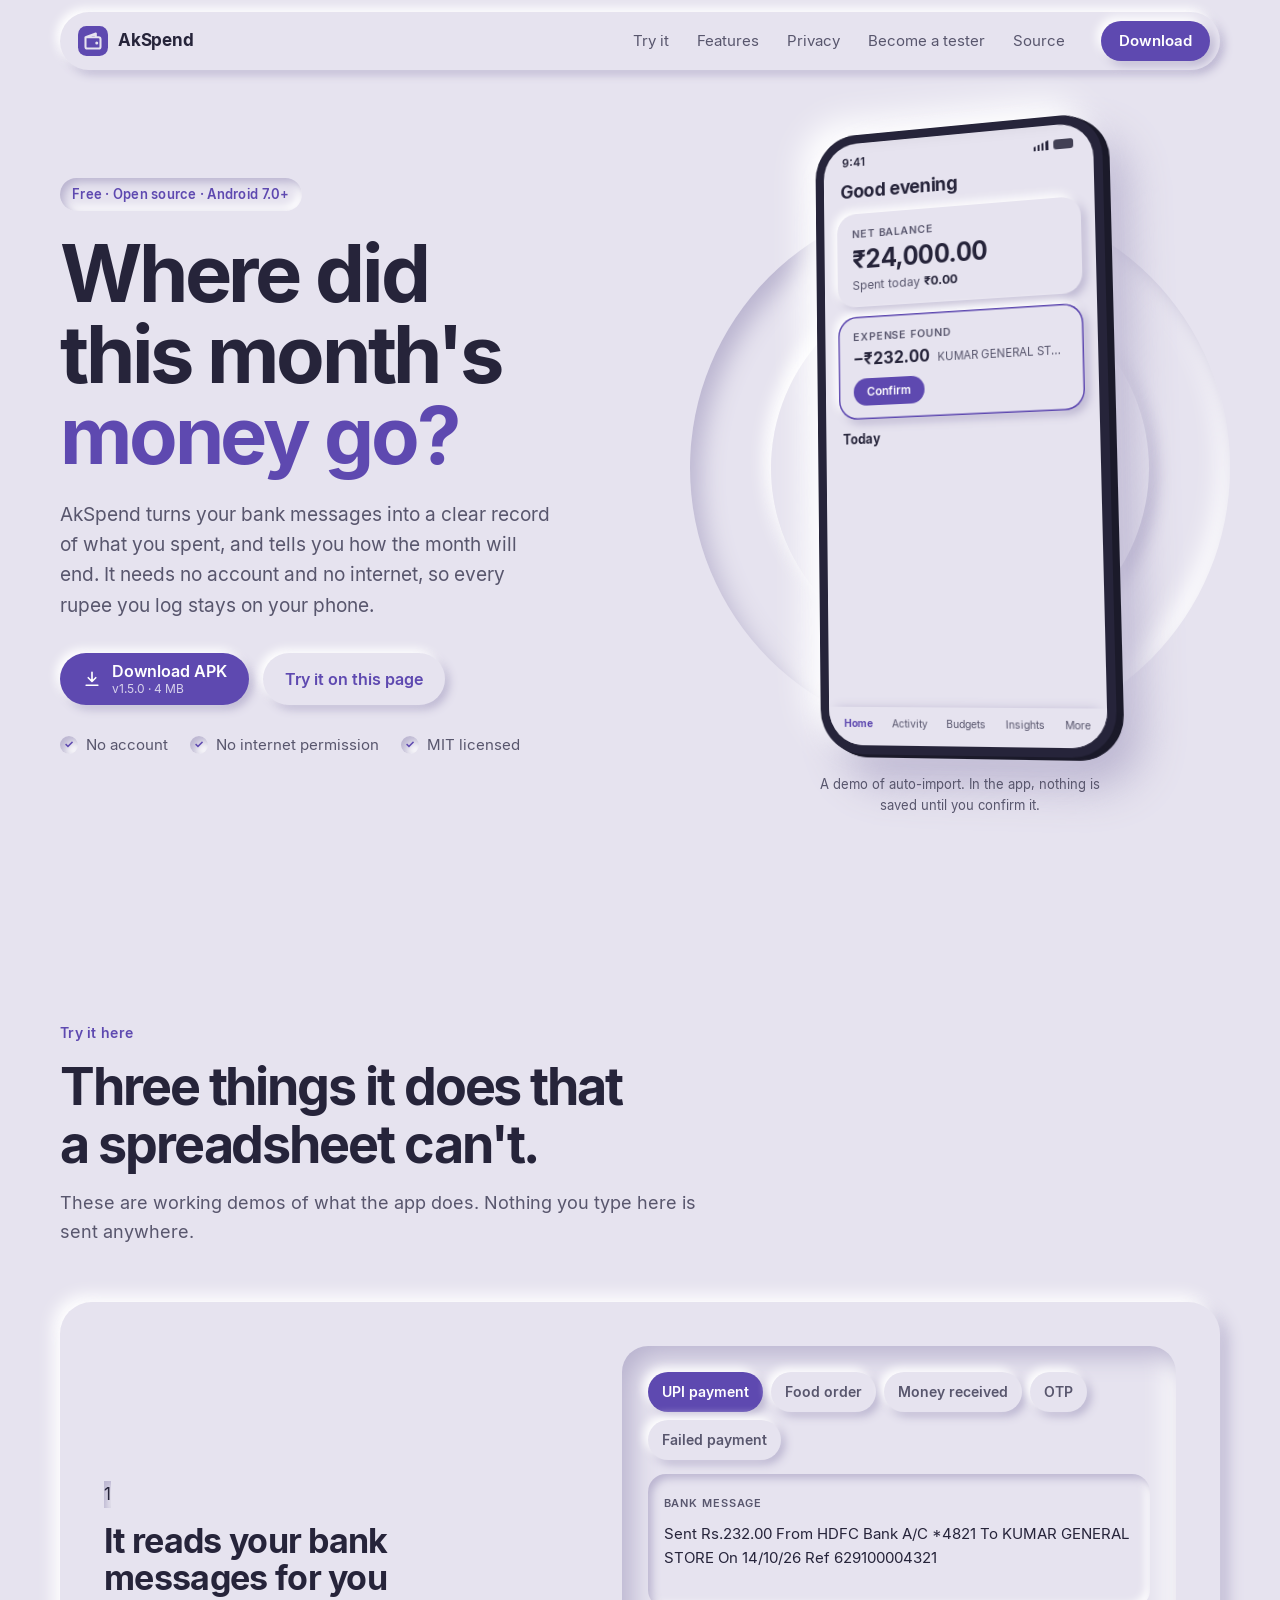
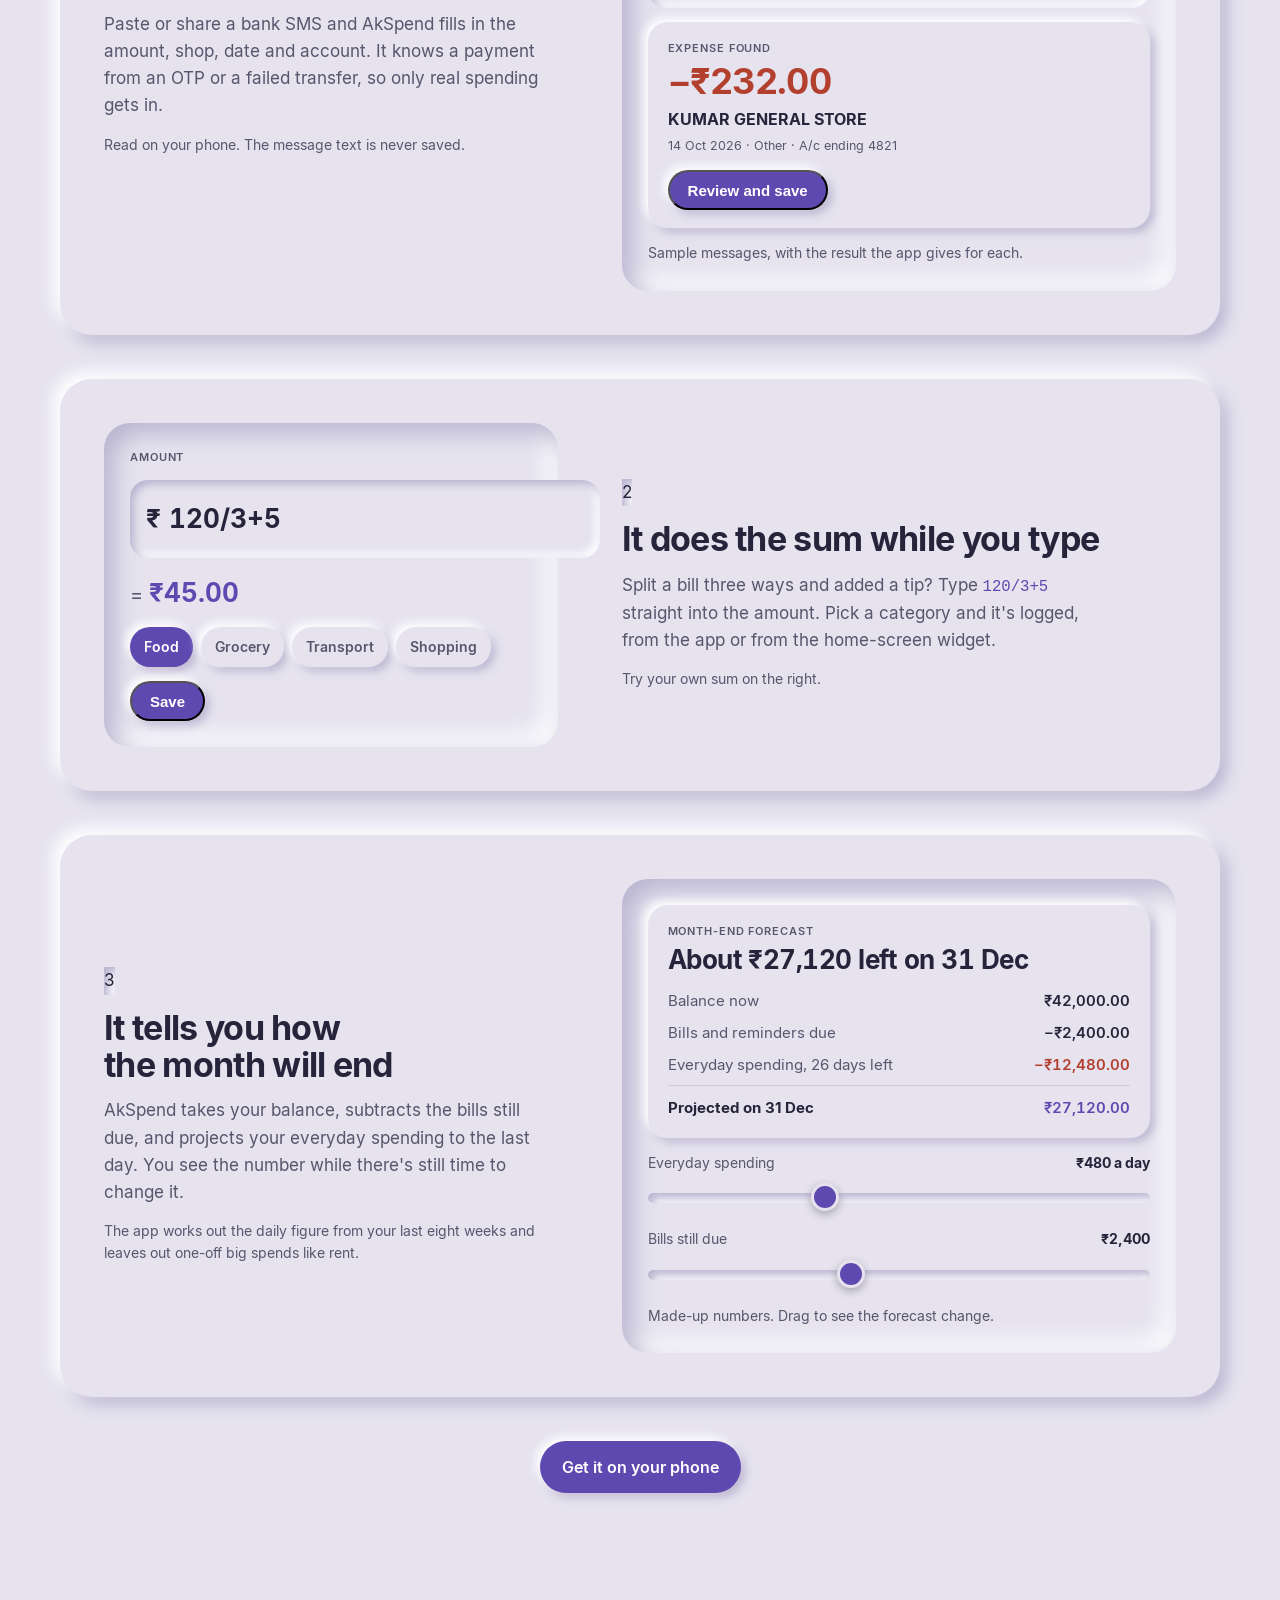
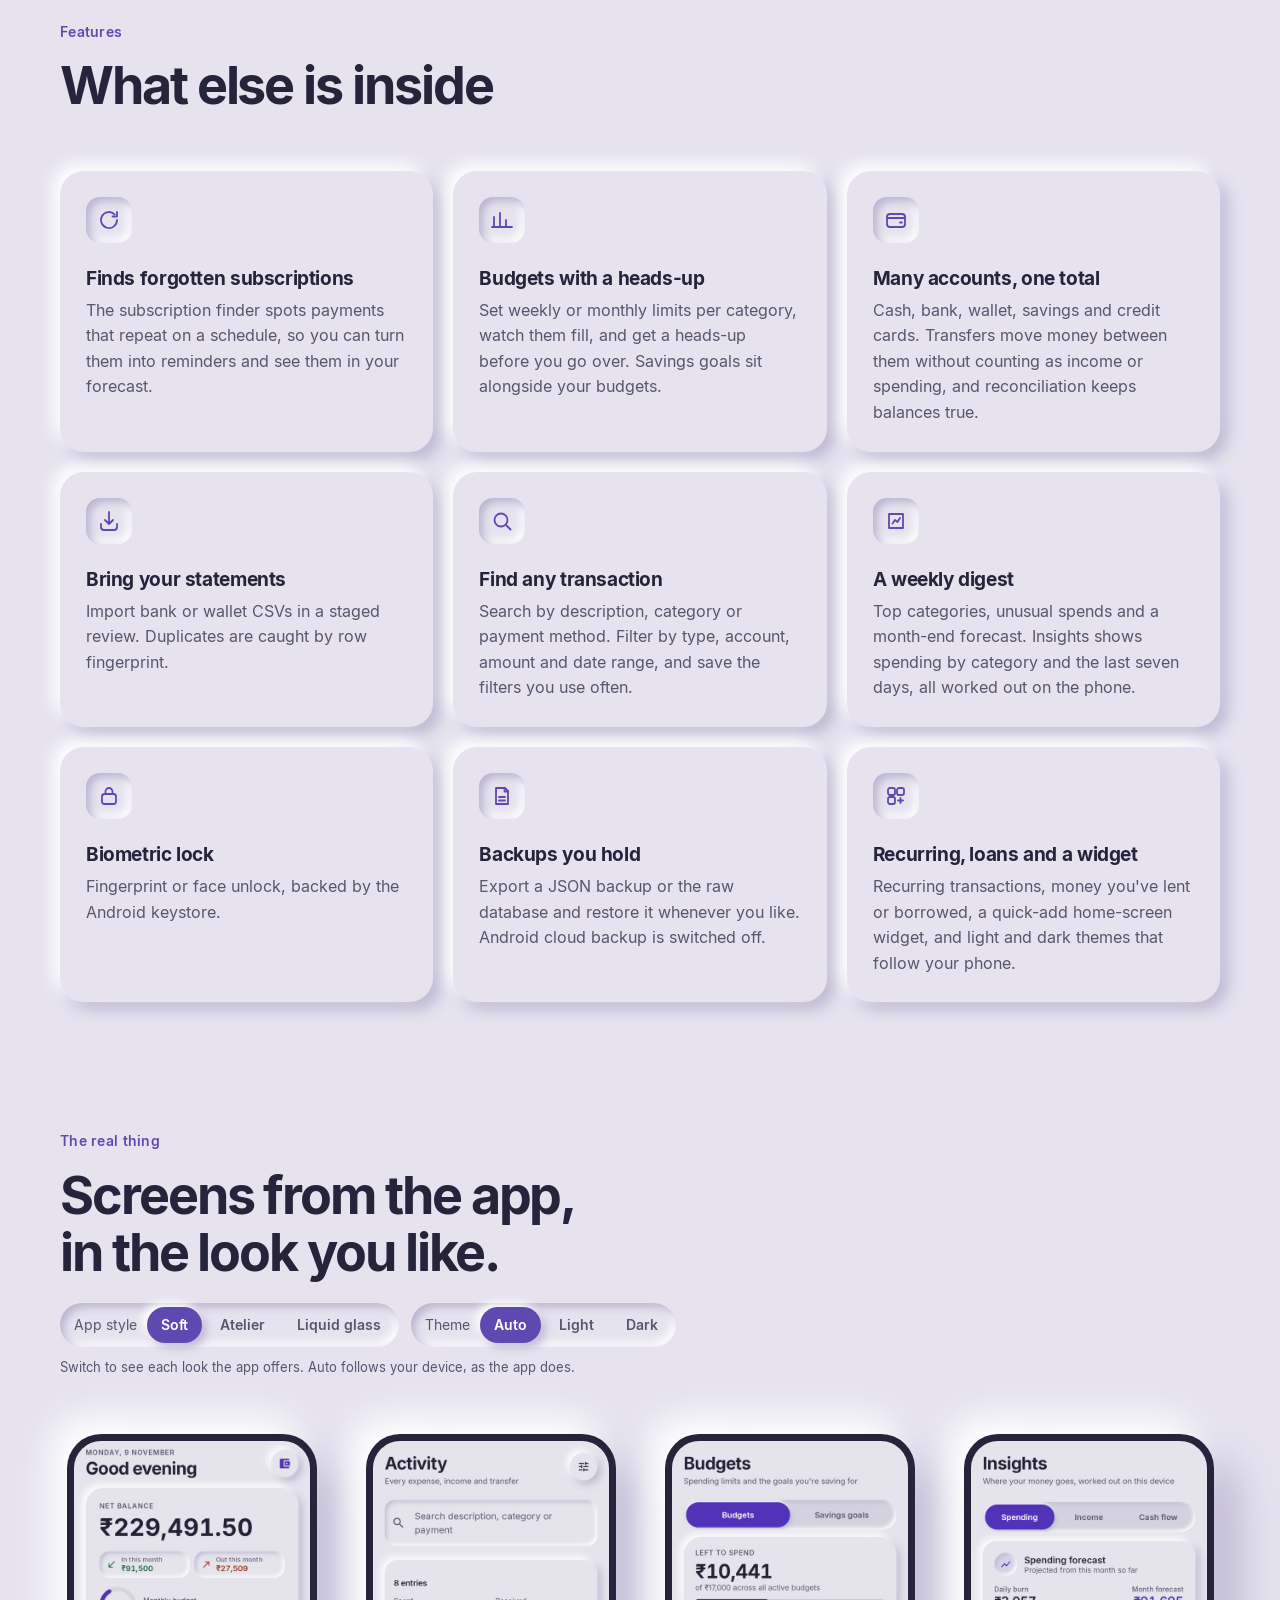
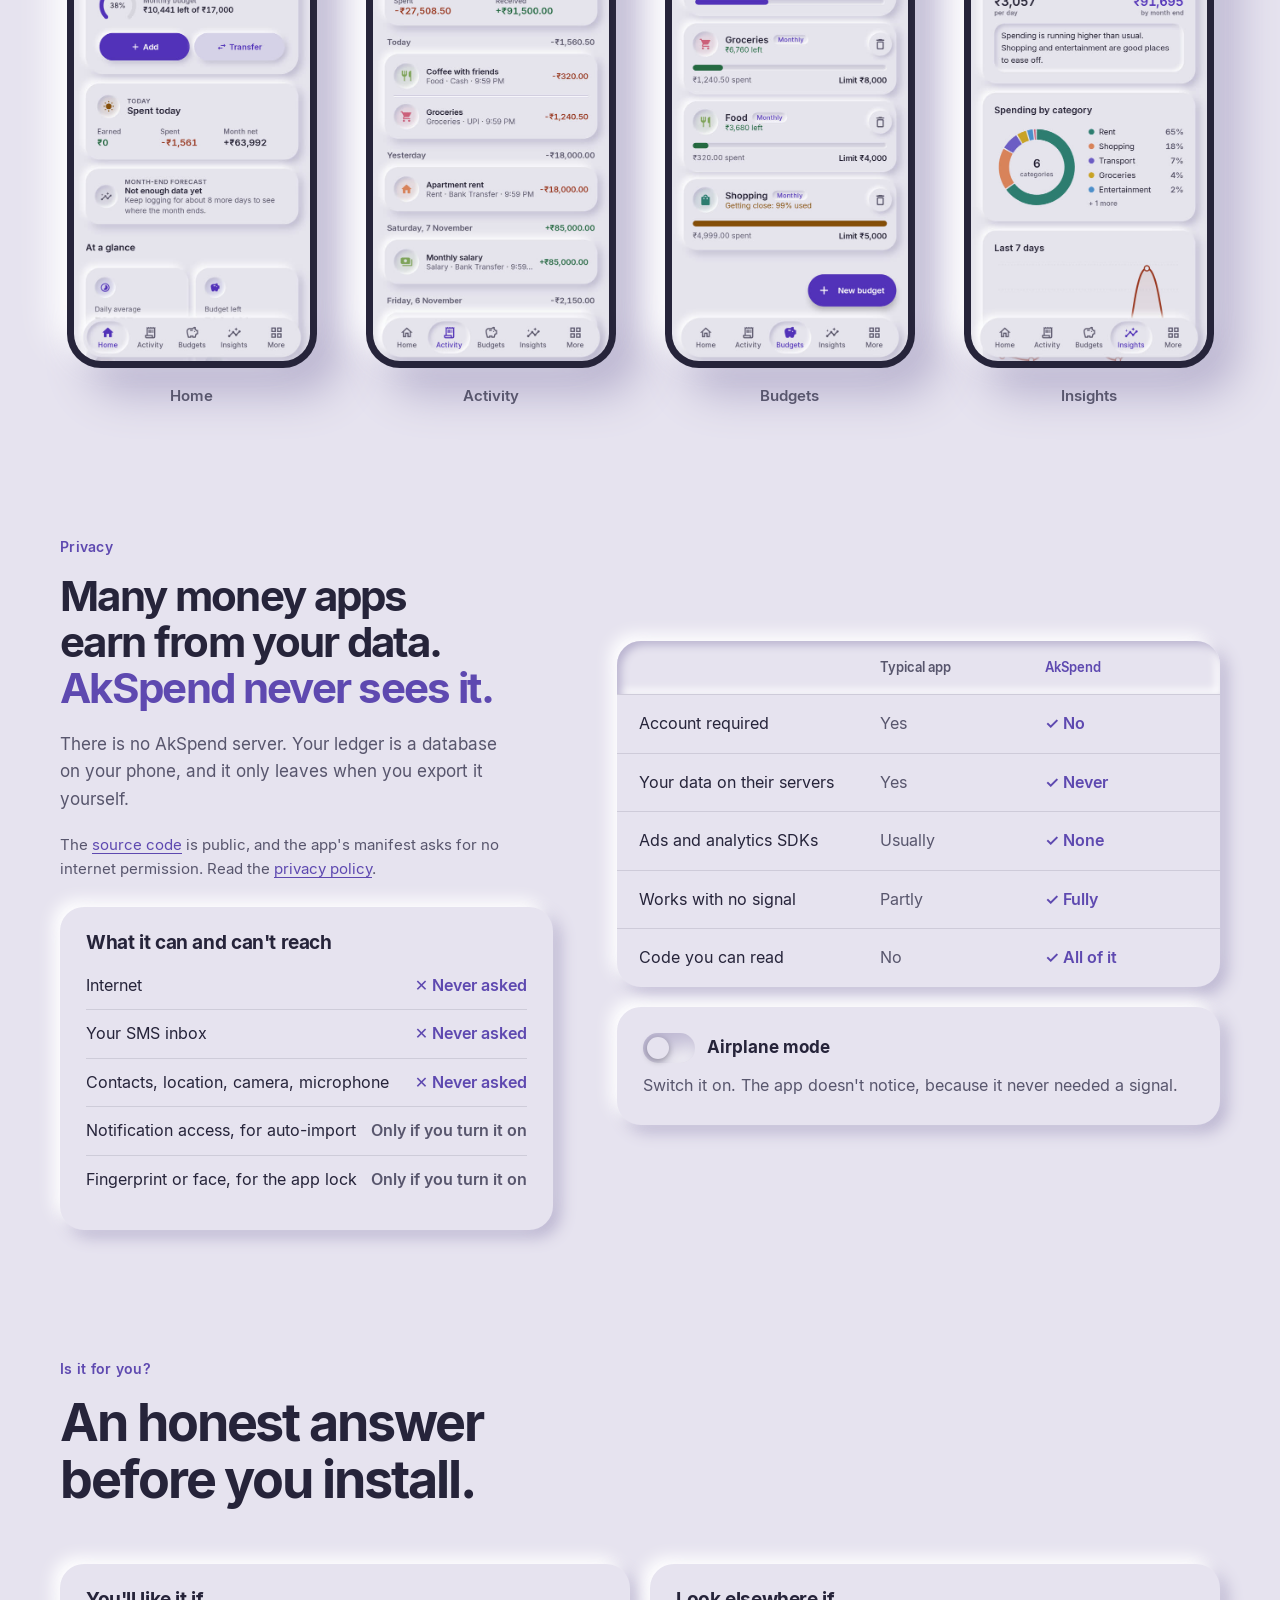
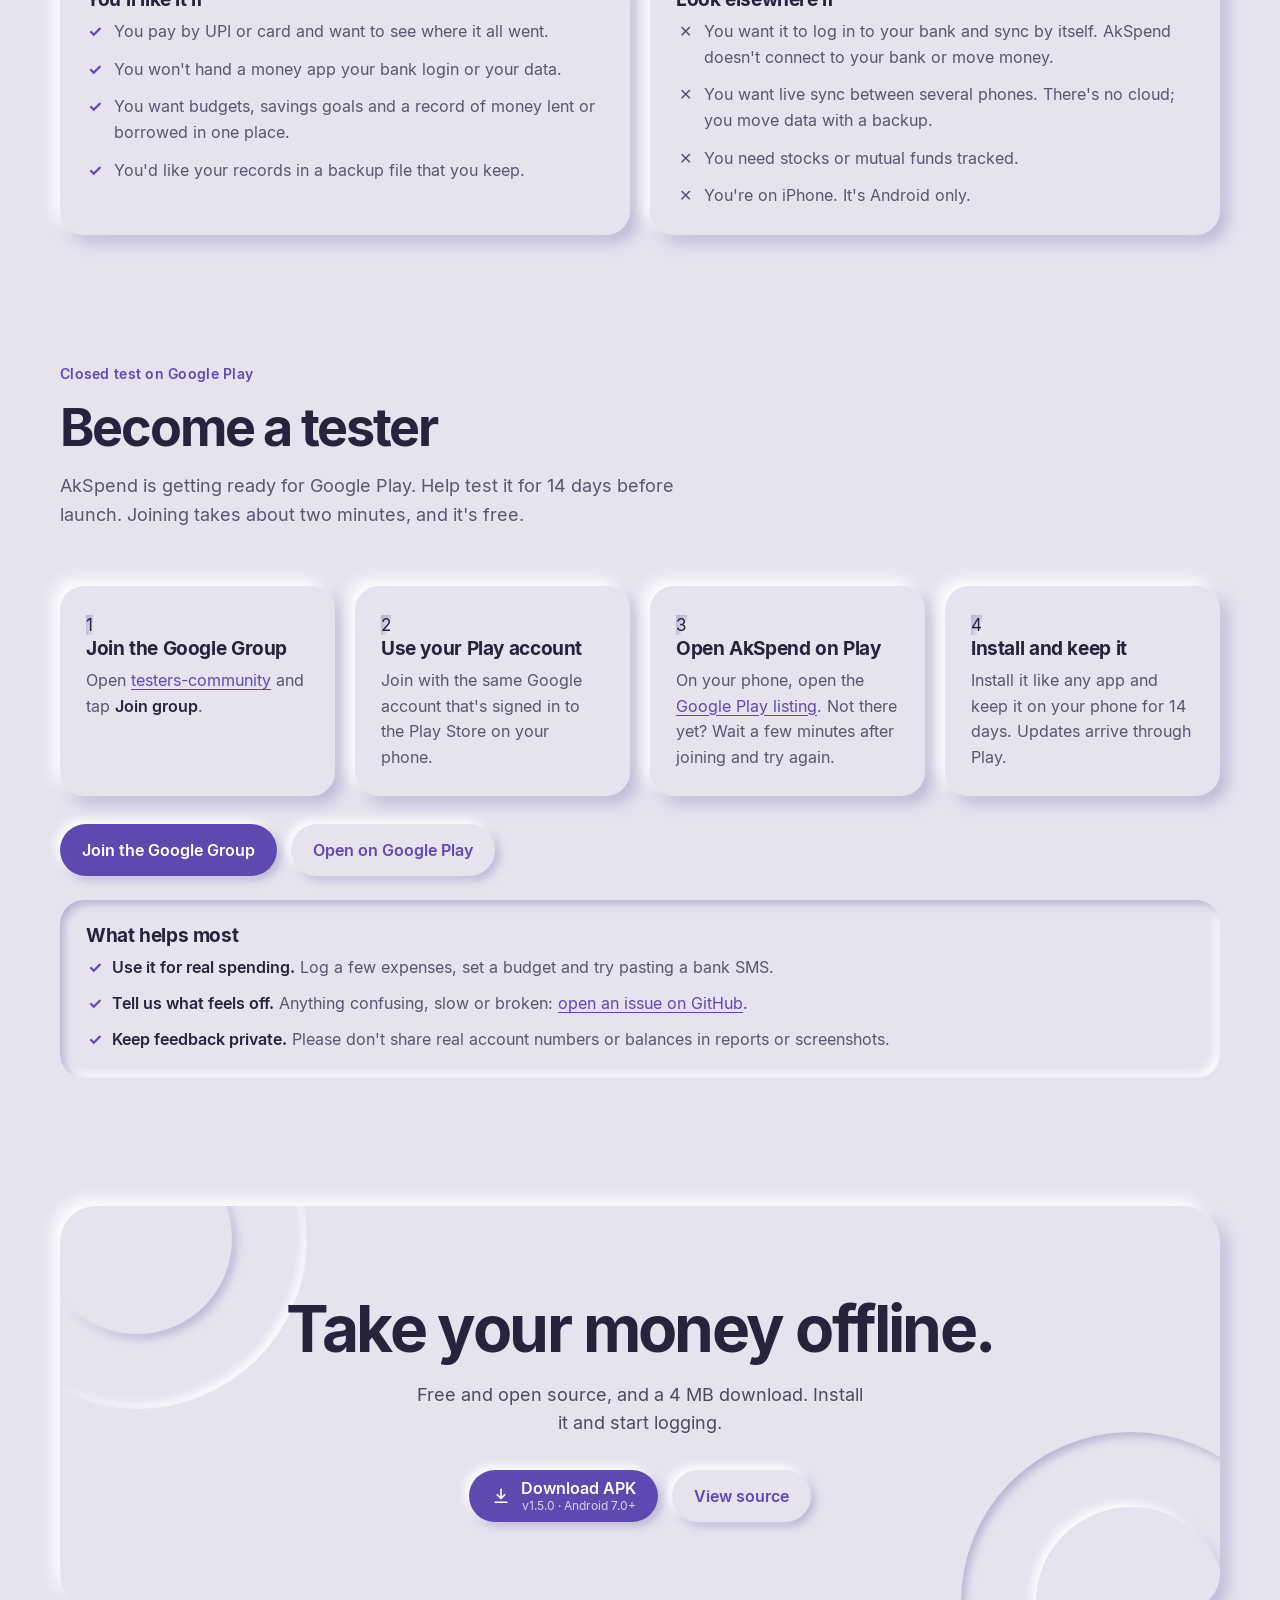
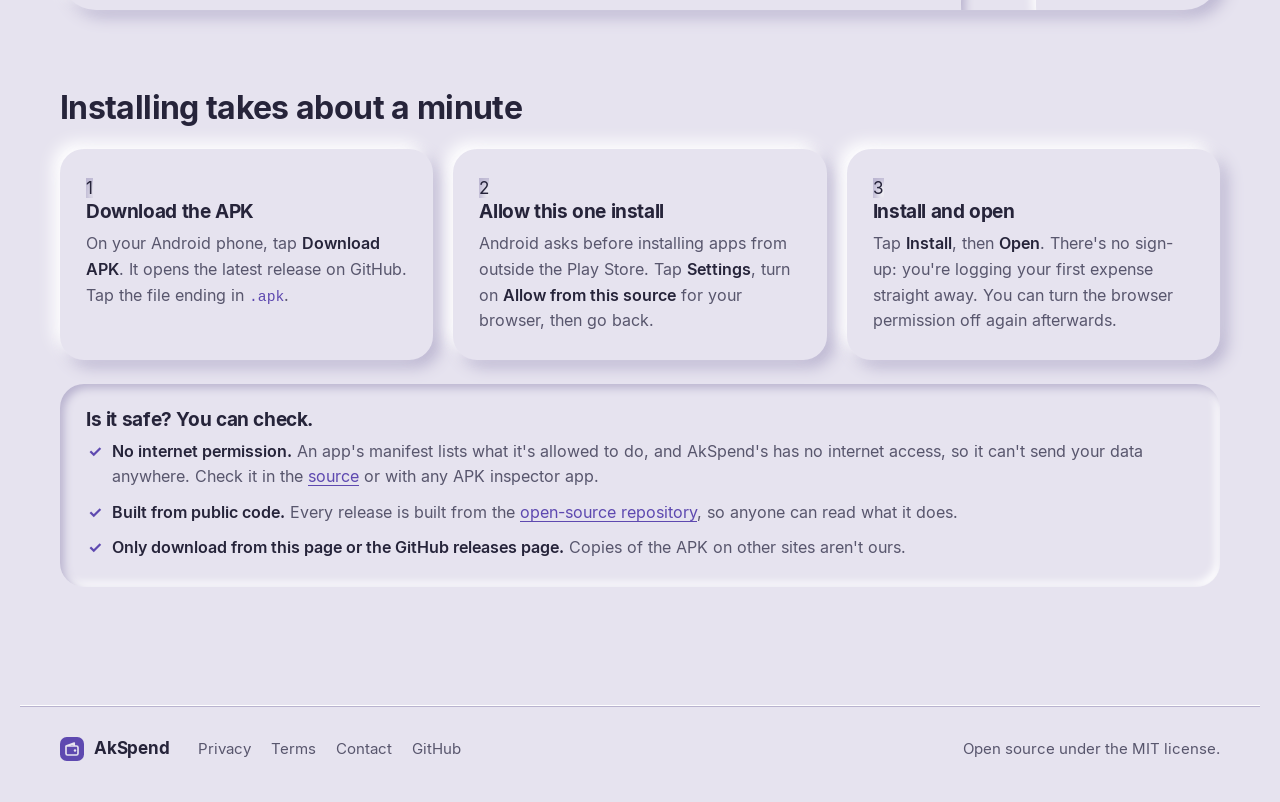
==== commit ff48b155: "Website: rebuild around trying the app on the page The 3D phone looked good but gave visitors no rea" ====
--- a/docs/index.html
+++ b/docs/index.html
@@ -9,7 +9,7 @@
   <meta name="theme-color" content="#e6e3ef">
   <meta property="og:type" content="website">
   <meta property="og:url" content="https://akshar2324.github.io/Expanse-Tracker/">
-  <meta property="og:title" content="AkSpend · Your money. Only yours.">
+  <meta property="og:title" content="AkSpend · Where did this month's money go?">
   <meta property="og:description" content="A free, open-source expense tracker for Android. No account, no internet permission.">
   <meta property="og:image" content="https://akshar2324.github.io/Expanse-Tracker/assets/og-image.png">
   <meta property="og:image:width" content="1200">
@@ -36,18 +36,6 @@
       var dark = mode === "dark" || (mode === "auto" && window.matchMedia("(prefers-color-scheme: dark)").matches);
       root.setAttribute("data-style", style);
       root.setAttribute("data-mode", dark ? "dark" : "light");
-      // The WebGL scenes are an extra. Skip them for reduced motion, data saver, or no WebGL
-      // (add ?static to the address to see the page without them).
-      try {
-        var still = window.matchMedia("(prefers-reduced-motion: reduce)").matches ||
-          (navigator.connection && navigator.connection.saveData) || /[?&]static\b/.test(location.search);
-        var probe = document.createElement("canvas");
-        var ctx = !still && window.WebGLRenderingContext && (probe.getContext("webgl2") || probe.getContext("webgl"));
-        if (ctx) {
-          root.classList.add("gl");
-          var lose = ctx.getExtension("WEBGL_lose_context"); if (lose) lose.loseContext();
-        }
-      } catch (e) {}
     })();
   </script>
 </head>
@@ -60,7 +48,7 @@
       <span>AkSpend</span>
     </a>
     <nav class="nav" aria-label="Primary">
-      <a href="#how">How it works</a>
+      <a href="#try">Try it</a>
       <a href="#features">Features</a>
       <a href="#privacy">Privacy</a>
       <a href="#testers">Become a tester</a>
@@ -74,20 +62,211 @@
     <section id="top" class="hero" aria-labelledby="hero-title">
       <div class="hero-copy">
         <p class="eyebrow">Free · Open source · Android 7.0+</p>
-        <h1 id="hero-title">Your money.<br><span class="accent">Only yours.</span></h1>
-        <p class="lede">AkSpend is an expense tracker that keeps everything on your Android phone. There's no account to make and no internet permission, so every rupee you log stays with you.</p>
+        <h1 id="hero-title">Where did this month's <span class="accent">money go?</span></h1>
+        <p class="lede">AkSpend turns your bank messages into a clear record of what you spent, and tells you how the month will end. It needs no account and no internet, so every rupee you log stays on your phone.</p>
         <div class="cta-row">
           <a class="btn btn-primary" href="https://github.com/akshar2324/Expanse-Tracker/releases/latest" rel="noopener">
             <svg viewBox="0 0 24 24" aria-hidden="true"><path d="M12 4v11m0 0 4.5-4.5M12 15l-4.5-4.5M5 19.5h14"/></svg>
             <span>Download APK <small>v1.5.0 · 4 MB</small></span>
           </a>
-          <a class="btn btn-ghost" href="#testers">Become a tester</a>
+          <a class="btn btn-ghost" href="#try">Try it on this page</a>
         </div>
         <ul class="checks">
           <li>No account</li>
           <li>No internet permission</li>
           <li>MIT licensed</li>
         </ul>
+      </div>
+
+      <div class="hero-art">
+        <div class="dial" aria-hidden="true"></div>
+        <div class="device" id="hero-phone" role="img" aria-label="A demo of AkSpend: a bank payment message arrives, AkSpend reads the amount and shop, and after you confirm it the expense appears in today's list and the balance updates.">
+          <div class="screen" aria-hidden="true">
+            <div class="statusbar"><span>9:41</span><span class="status-icons"><i class="ico-plane"></i><i class="ico-signal"></i><i class="ico-batt"></i></span></div>
+            <div class="note" id="hp-note">
+              <span class="note-app">Messages · now</span>
+              <strong id="hp-note-from">HDFC Bank</strong>
+              <span id="hp-note-text">Sent Rs.232.00 From HDFC Bank A/C *4821 To KUMAR GENERAL STORE</span>
+            </div>
+            <p class="app-hello">Good evening</p>
+            <div class="app-card balance">
+              <span class="app-label">Net balance</span>
+              <strong class="app-amount" id="hp-balance">₹23,669.00</strong>
+              <span class="app-sub">Spent today <b id="hp-spent">₹331.00</b></span>
+            </div>
+            <div class="app-card review" id="hp-review" hidden>
+              <span class="app-label" id="hp-review-label">Expense found</span>
+              <div class="review-row"><strong id="hp-review-amt">−₹232.00</strong><span id="hp-review-name">KUMAR GENERAL STORE</span></div>
+              <span class="mini-btn" id="hp-review-btn">Confirm</span>
+            </div>
+            <p class="app-section">Today</p>
+            <ul class="tx" id="hp-list">
+              <li><span class="tx-ic">🍴</span><span class="tx-name">SWIGGY<small>Food · A/c 1234</small></span><b>−₹99.00</b></li>
+              <li><span class="tx-ic">🛒</span><span class="tx-name">KUMAR GENERAL STORE<small>Other · A/c 4821</small></span><b>−₹232.00</b></li>
+            </ul>
+            <div class="tabbar"><span class="on">Home</span><span>Activity</span><span>Budgets</span><span>Insights</span><span>More</span></div>
+          </div>
+        </div>
+        <p class="art-note">A demo of auto-import. In the app, nothing is saved until you confirm it.</p>
+      </div>
+    </section>
+
+    <!-- TRY IT -->
+    <section id="try" class="section" aria-labelledby="try-title">
+      <div class="section-head">
+        <p class="eyebrow">Try it here</p>
+        <h2 id="try-title">Three things it does that a spreadsheet can't.</h2>
+        <p class="section-lede">These are working demos of what the app does. Nothing you type here is sent anywhere.</p>
+      </div>
+
+      <div class="labs">
+        <!-- 1. bank SMS -->
+        <article class="lab reveal" id="lab-sms">
+          <div class="lab-copy">
+            <span class="step-n">1</span>
+            <h3>It reads your bank messages for you</h3>
+            <p>Paste or share a bank SMS and AkSpend fills in the amount, shop, date and account. It knows a payment from an OTP or a failed transfer, so only real spending gets in.</p>
+            <p class="lab-fine">Read on your phone. The message text is never saved.</p>
+          </div>
+          <div class="panel">
+            <div class="chips" role="group" aria-label="Pick a sample message">
+              <button type="button" class="chip-btn" data-sms="0" aria-pressed="true">UPI payment</button>
+              <button type="button" class="chip-btn" data-sms="1" aria-pressed="false">Food order</button>
+              <button type="button" class="chip-btn" data-sms="2" aria-pressed="false">Money received</button>
+              <button type="button" class="chip-btn" data-sms="3" aria-pressed="false">OTP</button>
+              <button type="button" class="chip-btn" data-sms="4" aria-pressed="false">Failed payment</button>
+            </div>
+            <div class="well sms-text"><span class="app-label">Bank message</span><p id="sms-text">Sent Rs.232.00 From HDFC Bank A/C *4821 To KUMAR GENERAL STORE On 14/10/26 Ref 629100004321</p></div>
+            <div class="app-card sms-result" id="sms-result" aria-live="polite">
+              <span class="app-label" id="sms-kind">Expense found</span>
+              <strong class="app-amount neg" id="sms-amount">−₹232.00</strong>
+              <span class="sms-name" id="sms-name">KUMAR GENERAL STORE</span>
+              <span class="app-sub" id="sms-meta">14 Oct 2026 · Other · A/c ending 4821</span>
+              <button type="button" class="btn btn-primary btn-sm" id="sms-save">Review and save</button>
+            </div>
+            <p class="panel-note">Sample messages, with the result the app gives for each.</p>
+          </div>
+        </article>
+
+        <!-- 2. quick add -->
+        <article class="lab reveal" id="lab-add">
+          <div class="lab-copy">
+            <span class="step-n">2</span>
+            <h3>It does the sum while you type</h3>
+            <p>Split a bill three ways and added a tip? Type <code>120/3+5</code> straight into the amount. Pick a category and it's logged, from the app or from the home-screen widget.</p>
+            <p class="lab-fine">Try your own sum on the right.</p>
+          </div>
+          <div class="panel">
+            <label class="app-label" for="add-input">Amount</label>
+            <div class="well amount-row">
+              <span aria-hidden="true">₹</span>
+              <input id="add-input" type="text" inputmode="text" autocomplete="off" spellcheck="false" value="120/3+5" aria-describedby="add-out">
+            </div>
+            <p class="add-out" id="add-out" aria-live="polite">= <strong>₹45.00</strong></p>
+            <div class="chips" role="group" aria-label="Category">
+              <button type="button" class="chip-btn" data-cat="Food" aria-pressed="true">Food</button>
+              <button type="button" class="chip-btn" data-cat="Grocery" aria-pressed="false">Grocery</button>
+              <button type="button" class="chip-btn" data-cat="Transportation" aria-pressed="false">Transport</button>
+              <button type="button" class="chip-btn" data-cat="Shopping" aria-pressed="false">Shopping</button>
+            </div>
+            <button type="button" class="btn btn-primary btn-sm" id="add-save">Save</button>
+            <ul class="tx tx-panel" id="add-list" aria-live="polite"></ul>
+          </div>
+        </article>
+
+        <!-- 3. forecast -->
+        <article class="lab reveal" id="lab-forecast">
+          <div class="lab-copy">
+            <span class="step-n">3</span>
+            <h3>It tells you how the month will end</h3>
+            <p>AkSpend takes your balance, subtracts the bills still due, and projects your everyday spending to the last day. You see the number while there's still time to change it.</p>
+            <p class="lab-fine">The app works out the daily figure from your last eight weeks and leaves out one-off big spends like rent.</p>
+          </div>
+          <div class="panel">
+            <div class="app-card forecast">
+              <span class="app-label">Month-end forecast</span>
+              <strong class="app-amount" id="fc-head" aria-live="polite">About ₹30,000 left at month end</strong>
+              <dl class="rows">
+                <div><dt>Balance now</dt><dd>₹42,000.00</dd></div>
+                <div><dt>Bills and reminders due</dt><dd id="fc-bills">−₹2,400.00</dd></div>
+                <div><dt id="fc-days">Everyday spending remaining</dt><dd id="fc-var" class="neg">−₹9,600.00</dd></div>
+                <div class="total"><dt id="fc-on">Projected</dt><dd id="fc-total">₹30,000.00</dd></div>
+              </dl>
+            </div>
+            <label class="slider"><span>Everyday spending <b id="fc-daily-out">₹480 a day</b></span>
+              <input type="range" id="fc-daily" min="100" max="1200" step="10" value="480"></label>
+            <label class="slider"><span>Bills still due <b id="fc-bills-out">₹2,400</b></span>
+              <input type="range" id="fc-bills-in" min="0" max="6000" step="100" value="2400"></label>
+            <p class="panel-note">Made-up numbers. Drag to see the forecast change.</p>
+          </div>
+        </article>
+      </div>
+
+      <div class="cta-row try-cta">
+        <a class="btn btn-primary" href="#download">Get it on your phone</a>
+      </div>
+    </section>
+
+    <!-- FEATURES -->
+    <section id="features" class="section" aria-labelledby="features-title">
+      <div class="section-head">
+        <p class="eyebrow">Features</p>
+        <h2 id="features-title">What else is inside</h2>
+      </div>
+      <ul class="grid">
+        <li class="card tilt reveal">
+          <svg class="icon" viewBox="0 0 24 24" aria-hidden="true"><path d="M20 12a8 8 0 1 1-2.4-5.7M20 4v4.5h-4.5"/></svg>
+          <h3>Finds forgotten subscriptions</h3>
+          <p>The subscription finder spots payments that repeat on a schedule, so you can turn them into reminders and see them in your forecast.</p>
+        </li>
+        <li class="card tilt reveal">
+          <svg class="icon" viewBox="0 0 24 24" aria-hidden="true"><path d="M4 19V9M10 19V5M16 19v-7M22 19H2"/></svg>
+          <h3>Budgets with a heads-up</h3>
+          <p>Set weekly or monthly limits per category, watch them fill, and get a heads-up before you go over. Savings goals sit alongside your budgets.</p>
+        </li>
+        <li class="card tilt reveal">
+          <svg class="icon" viewBox="0 0 24 24" aria-hidden="true"><rect x="3" y="6" width="18" height="13" rx="3"/><path d="M3 10h18M16 14.5h2"/></svg>
+          <h3>Many accounts, one total</h3>
+          <p>Cash, bank, wallet, savings and credit cards. Transfers move money between them without counting as income or spending, and reconciliation keeps balances true.</p>
+        </li>
+        <li class="card tilt reveal">
+          <svg class="icon" viewBox="0 0 24 24" aria-hidden="true"><path d="M12 3v12m0 0 4-4m-4 4-4-4"/><path d="M4 15v3a3 3 0 0 0 3 3h10a3 3 0 0 0 3-3v-3"/></svg>
+          <h3>Bring your statements</h3>
+          <p>Import bank or wallet CSVs in a staged review. Duplicates are caught by row fingerprint.</p>
+        </li>
+        <li class="card tilt reveal">
+          <svg class="icon" viewBox="0 0 24 24" aria-hidden="true"><circle cx="11" cy="11" r="6.5"/><path d="m16 16 4.5 4.5"/></svg>
+          <h3>Find any transaction</h3>
+          <p>Search by description, category or payment method. Filter by type, account, amount and date range, and save the filters you use often.</p>
+        </li>
+        <li class="card tilt reveal">
+          <svg class="icon" viewBox="0 0 24 24" aria-hidden="true"><path d="M5 5h14v14H5z"/><path d="M8.5 14.5 11 11l2.5 2 2.5-4"/></svg>
+          <h3>A weekly digest</h3>
+          <p>Top categories, unusual spends and a month-end forecast. Insights shows spending by category and the last seven days, all worked out on the phone.</p>
+        </li>
+        <li class="card tilt reveal">
+          <svg class="icon" viewBox="0 0 24 24" aria-hidden="true"><rect x="5" y="10" width="14" height="10" rx="2.5"/><path d="M8.5 10V7.5a3.5 3.5 0 0 1 7 0V10"/></svg>
+          <h3>Biometric lock</h3>
+          <p>Fingerprint or face unlock, backed by the Android keystore.</p>
+        </li>
+        <li class="card tilt reveal">
+          <svg class="icon" viewBox="0 0 24 24" aria-hidden="true"><path d="M6 4h9l3 3v13H6z"/><path d="M9 13h6M9 16.5h6M14.5 4v3.5H18"/></svg>
+          <h3>Backups you hold</h3>
+          <p>Export a JSON backup or the raw database and restore it whenever you like. Android cloud backup is switched off.</p>
+        </li>
+        <li class="card tilt reveal">
+          <svg class="icon" viewBox="0 0 24 24" aria-hidden="true"><rect x="4" y="4" width="7" height="7" rx="2"/><rect x="13" y="4" width="7" height="7" rx="2"/><rect x="4" y="13" width="7" height="7" rx="2"/><path d="M16.5 14v5M14 16.5h5"/></svg>
+          <h3>Recurring, loans and a widget</h3>
+          <p>Recurring transactions, money you've lent or borrowed, a quick-add home-screen widget, and light and dark themes that follow your phone.</p>
+        </li>
+      </ul>
+    </section>
+
+    <!-- THE REAL APP -->
+    <section id="looks" class="section" aria-labelledby="looks-title">
+      <div class="section-head">
+        <p class="eyebrow">The real thing</p>
+        <h2 id="looks-title">Screens from the app, in the look you like.</h2>
         <div class="style-picks">
           <div class="style-pick" role="radiogroup" aria-labelledby="style-label">
             <span id="style-label">App style</span>
@@ -104,106 +283,11 @@
         </div>
         <p class="style-note">Switch to see each look the app offers. Auto follows your device, as the app does.</p>
       </div>
-
-      <div class="hero-art">
-        <div class="dial" aria-hidden="true"></div>
-        <canvas class="scene" data-scene="hero" aria-hidden="true"></canvas>
-        <div class="phone-wrap">
-          <figure class="phone phone-3d phone-hero">
-            <img data-shot="home" src="screenshots/soft/light-1-home.jpg" alt="AkSpend home screen in the Soft style: net balance with money in and out, a monthly budget dial, and Add and Transfer buttons" width="450" height="928" fetchpriority="high">
-          </figure>
-          <div class="chip chip-a" aria-hidden="true">
-            <svg viewBox="0 0 24 24"><rect x="5" y="10" width="14" height="10" rx="2.5"/><path d="M8.5 10V7.5a3.5 3.5 0 0 1 7 0V10"/></svg>
-            Fingerprint lock
-          </div>
-          <div class="chip chip-b" aria-hidden="true">
-            <svg viewBox="0 0 24 24"><path d="M4 12.5 9 17.5 20 6.5"/></svg>
-            Works with no signal
-          </div>
-        </div>
-        <p class="spin-hint" aria-hidden="true">Drag the phone to spin it</p>
-      </div>
-    </section>
-
-    <!-- HOW IT WORKS -->
-    <section id="how" class="section" aria-labelledby="how-title">
-      <div class="section-head">
-        <p class="eyebrow">How it works</p>
-        <h2 id="how-title">Log it, see it, stay on budget.</h2>
-      </div>
-      <div class="how">
-        <div class="how-stage" aria-hidden="true">
-          <div class="stage-well"></div>
-          <div class="stage-slot"></div>
-          <canvas class="scene" data-scene="stage"></canvas>
-          <div class="stage-dots"><i></i><i></i><i></i></div>
-        </div>
-      <ol class="how-steps">
-        <li class="reveal">
-          <figure class="phone phone-3d">
-            <img data-shot="log" src="screenshots/soft/light-2-activity.jpg" alt="Activity in the Soft style: expenses and income grouped by day with category and payment method" width="450" height="928" loading="lazy">
-          </figure>
-          <span class="step-n">1</span>
-          <h3>Log a spend in two taps</h3>
-          <p>Add it in the app or from the home-screen widget. Pick the account it came from; moving money between your own accounts never counts as income.</p>
-        </li>
-        <li class="reveal">
-          <figure class="phone phone-3d">
-            <img data-shot="insights" src="screenshots/soft/light-4-insights.jpg" alt="Insights in the Soft style: spending forecast and spending by category" width="450" height="928" loading="lazy">
-          </figure>
-          <span class="step-n">2</span>
-          <h3>See where it went</h3>
-          <p>Insights shows spending by category, the last seven days and a month-end forecast, all worked out on the phone.</p>
-        </li>
-        <li class="reveal">
-          <figure class="phone phone-3d">
-            <img data-shot="budgets" src="screenshots/soft/light-3-budgets.jpg" alt="Budgets in the Soft style: money left to spend and progress for each category budget" width="450" height="928" loading="lazy">
-          </figure>
-          <span class="step-n">3</span>
-          <h3>Stay under budget</h3>
-          <p>Set weekly or monthly limits per category, watch them fill, and get a heads-up before you go over.</p>
-        </li>
-      </ol>
-      </div>
-    </section>
-
-    <!-- FEATURES -->
-    <section id="features" class="section" aria-labelledby="features-title">
-      <div class="section-head">
-        <p class="eyebrow">Features</p>
-        <h2 id="features-title">What else is inside</h2>
-      </div>
-      <ul class="grid">
-        <li class="card tilt reveal">
-          <svg class="icon" viewBox="0 0 24 24" aria-hidden="true"><rect x="3" y="6" width="18" height="13" rx="3"/><path d="M3 10h18M16 14.5h2"/></svg>
-          <h3>Many accounts, one total</h3>
-          <p>Cash, bank, wallet, savings and credit cards. Transfers move money between them without counting as income or spending, and reconciliation keeps balances true.</p>
-        </li>
-        <li class="card tilt reveal">
-          <svg class="icon" viewBox="0 0 24 24" aria-hidden="true"><path d="M12 3v12m0 0 4-4m-4 4-4-4"/><path d="M4 15v3a3 3 0 0 0 3 3h10a3 3 0 0 0 3-3v-3"/></svg>
-          <h3>Bring your statements</h3>
-          <p>Import bank or wallet CSVs in a staged review. Duplicates are caught by row fingerprint.</p>
-        </li>
-        <li class="card tilt reveal">
-          <svg class="icon" viewBox="0 0 24 24" aria-hidden="true"><rect x="5" y="10" width="14" height="10" rx="2.5"/><path d="M8.5 10V7.5a3.5 3.5 0 0 1 7 0V10"/></svg>
-          <h3>Biometric lock</h3>
-          <p>Fingerprint or face unlock, backed by the Android keystore.</p>
-        </li>
-        <li class="card tilt reveal">
-          <svg class="icon" viewBox="0 0 24 24" aria-hidden="true"><path d="M6 4h9l3 3v13H6z"/><path d="M9 13h6M9 16.5h6M14.5 4v3.5H18"/></svg>
-          <h3>Backups you hold</h3>
-          <p>Export a JSON backup or the raw database and restore it whenever you like. Android cloud backup is switched off.</p>
-        </li>
-        <li class="card tilt reveal">
-          <svg class="icon" viewBox="0 0 24 24" aria-hidden="true"><path d="M4 19V9M10 19V5M16 19v-7M22 19H2"/></svg>
-          <h3>A weekly digest</h3>
-          <p>Top categories, unusual spends and a month-end forecast, plus savings goals alongside your budgets.</p>
-        </li>
-        <li class="card tilt reveal">
-          <svg class="icon" viewBox="0 0 24 24" aria-hidden="true"><path d="M20 12a8 8 0 1 1-2.4-5.7M20 4v4.5h-4.5"/></svg>
-          <h3>Recurring, loans and a widget</h3>
-          <p>Recurring transactions, money you've lent or borrowed, a quick-add home-screen widget, and light and dark themes that follow your phone.</p>
-        </li>
+      <ul class="rail">
+        <li class="reveal"><figure class="phone"><img data-shot="home" src="screenshots/soft/light-1-home.jpg" alt="AkSpend home screen in the Soft style: net balance with money in and out, a monthly budget dial, and Add and Transfer buttons" width="554" height="1232" loading="lazy"></figure><span>Home</span></li>
+        <li class="reveal"><figure class="phone"><img data-shot="log" src="screenshots/soft/light-2-activity.jpg" alt="Activity in the Soft style: expenses and income grouped by day with category and payment method" width="554" height="1232" loading="lazy"></figure><span>Activity</span></li>
+        <li class="reveal"><figure class="phone"><img data-shot="budgets" src="screenshots/soft/light-3-budgets.jpg" alt="Budgets in the Soft style: money left to spend and progress for each category budget" width="554" height="1232" loading="lazy"></figure><span>Budgets</span></li>
+        <li class="reveal"><figure class="phone"><img data-shot="insights" src="screenshots/soft/light-4-insights.jpg" alt="Insights in the Soft style: spending forecast and spending by category" width="554" height="1232" loading="lazy"></figure><span>Insights</span></li>
       </ul>
     </section>
 
@@ -214,16 +298,64 @@
         <h2 id="privacy-title">Many money apps earn from your data. <span class="accent">AkSpend never sees&nbsp;it.</span></h2>
         <p>There is no AkSpend server. Your ledger is a database on your phone, and it only leaves when you export it yourself.</p>
         <p class="fineprint">The <a href="https://github.com/akshar2324/Expanse-Tracker" rel="noopener">source code</a> is public, and the app's manifest asks for no internet permission. Read the <a href="privacy.html">privacy policy</a>.</p>
-      </div>
-      <div class="compare tilt reveal" role="table" aria-label="AkSpend compared with a typical finance app">
-        <div class="compare-row compare-head" role="row">
-          <span role="columnheader"></span><span role="columnheader">Typical app</span><span role="columnheader">AkSpend</span>
-        </div>
-        <div class="compare-row" role="row"><span role="rowheader">Account required</span><span role="cell" class="no">Yes</span><span role="cell" class="yes">No</span></div>
-        <div class="compare-row" role="row"><span role="rowheader">Your data on their servers</span><span role="cell" class="no">Yes</span><span role="cell" class="yes">Never</span></div>
-        <div class="compare-row" role="row"><span role="rowheader">Ads and analytics SDKs</span><span role="cell" class="no">Usually</span><span role="cell" class="yes">None</span></div>
-        <div class="compare-row" role="row"><span role="rowheader">Works with no signal</span><span role="cell" class="no">Partly</span><span role="cell" class="yes">Fully</span></div>
-        <div class="compare-row" role="row"><span role="rowheader">Code you can read</span><span role="cell" class="no">No</span><span role="cell" class="yes">All of it</span></div>
+        <div class="card perms">
+          <h3>What it can and can't reach</h3>
+          <ul>
+            <li class="off"><span>Internet</span><b>Never asked</b></li>
+            <li class="off"><span>Your SMS inbox</span><b>Never asked</b></li>
+            <li class="off"><span>Contacts, location, camera, microphone</span><b>Never asked</b></li>
+            <li class="opt"><span>Notification access, for auto-import</span><b>Only if you turn it on</b></li>
+            <li class="opt"><span>Fingerprint or face, for the app lock</span><b>Only if you turn it on</b></li>
+          </ul>
+        </div>
+      </div>
+      <div class="privacy-side">
+        <div class="compare tilt reveal" role="table" aria-label="AkSpend compared with a typical finance app">
+          <div class="compare-row compare-head" role="row">
+            <span role="columnheader"></span><span role="columnheader">Typical app</span><span role="columnheader">AkSpend</span>
+          </div>
+          <div class="compare-row" role="row"><span role="rowheader">Account required</span><span role="cell" class="no">Yes</span><span role="cell" class="yes">No</span></div>
+          <div class="compare-row" role="row"><span role="rowheader">Your data on their servers</span><span role="cell" class="no">Yes</span><span role="cell" class="yes">Never</span></div>
+          <div class="compare-row" role="row"><span role="rowheader">Ads and analytics SDKs</span><span role="cell" class="no">Usually</span><span role="cell" class="yes">None</span></div>
+          <div class="compare-row" role="row"><span role="rowheader">Works with no signal</span><span role="cell" class="no">Partly</span><span role="cell" class="yes">Fully</span></div>
+          <div class="compare-row" role="row"><span role="rowheader">Code you can read</span><span role="cell" class="no">No</span><span role="cell" class="yes">All of it</span></div>
+        </div>
+        <div class="card airplane reveal">
+          <label class="switch">
+            <input type="checkbox" id="airplane" role="switch">
+            <span class="switch-track" aria-hidden="true"></span>
+            <span>Airplane mode</span>
+          </label>
+          <p id="airplane-text" aria-live="polite">Switch it on. The app doesn't notice, because it never needed a signal.</p>
+        </div>
+      </div>
+    </section>
+
+    <!-- HONEST FIT -->
+    <section id="fit" class="section" aria-labelledby="fit-title">
+      <div class="section-head">
+        <p class="eyebrow">Is it for you?</p>
+        <h2 id="fit-title">An honest answer before you install.</h2>
+      </div>
+      <div class="fit">
+        <div class="card reveal">
+          <h3>You'll like it if</h3>
+          <ul class="yes-list">
+            <li>You pay by UPI or card and want to see where it all went.</li>
+            <li>You won't hand a money app your bank login or your data.</li>
+            <li>You want budgets, savings goals and a record of money lent or borrowed in one place.</li>
+            <li>You'd like your records in a backup file that you keep.</li>
+          </ul>
+        </div>
+        <div class="card reveal">
+          <h3>Look elsewhere if</h3>
+          <ul class="no-list">
+            <li>You want it to log in to your bank and sync by itself. AkSpend doesn't connect to your bank or move money.</li>
+            <li>You want live sync between several phones. There's no cloud; you move data with a backup.</li>
+            <li>You need stocks or mutual funds tracked.</li>
+            <li>You're on iPhone. It's Android only.</li>
+          </ul>
+        </div>
       </div>
     </section>
 
--- a/docs/assets/site.css
+++ b/docs/assets/site.css
@@ -298,7 +298,7 @@
   gap: clamp(24px, 5vw, 72px);
   min-height: calc(100svh - 76px); padding: clamp(24px, 4vw, 48px) 0 clamp(48px, 6vw, 80px);
 }
-.hero h1 { font-size: clamp(46px, 7.2vw, 92px); line-height: 1; }
+.hero h1 { font-size: clamp(42px, 6.2vw, 80px); line-height: 1.02; }
 .hero .eyebrow {
   display: inline-block; margin-bottom: 22px; padding: 6px 12px; border-radius: 999px;
   background: var(--accent-soft); font-size: 13px;
@@ -312,83 +312,169 @@
   background: var(--accent-soft); color: var(--accent-text); font-size: 11px; font-weight: 700;
 }
 
-.hero-art { position: relative; display: grid; place-items: center; min-height: 620px; }
+.hero-art { position: relative; display: grid; place-items: center; min-height: 640px; perspective: 1400px; }
 /* A pressed dial behind the phone, like the budget dial in the app. */
 .dial {
   position: absolute; left: 50%; top: 50%; width: min(540px, 104%); aspect-ratio: 1; border-radius: 50%;
   transform: translate(-50%, -50%); box-shadow: var(--well); pointer-events: none;
 }
 .dial::after { content: ""; position: absolute; inset: 15%; border-radius: 50%; box-shadow: var(--lift); }
-/* WebGL layers. They stay invisible until the scene has drawn its first frame. */
-.scene { position: absolute; display: none; pointer-events: none; opacity: 0; transition: opacity .5s ease; }
-.gl .scene { display: block; }
-.gl-ready .scene { opacity: 1; }
-.hero-art .scene { left: -16%; top: -7%; width: 132%; height: 114%; z-index: 1; }
-.phone-wrap { position: relative; z-index: 2; width: min(270px, 60%); }
-.spin-hint { display: none; position: absolute; z-index: 2; bottom: -6px; left: 0; right: 0; text-align: center; font-size: 13px; color: var(--ink-3); }
-.gl-ready .spin-hint { display: block; }
-
-/* The phone as plain CSS: a bezel, the screenshot, and a stack of shadows for its side. */
-.phone {
-  margin: 0; padding: 7px; border-radius: 36px; background: var(--bezel);
-  aspect-ratio: 117 / 250; box-shadow: var(--phone-drop);
-}
-.phone img { width: 100%; height: 100%; object-fit: cover; border-radius: 29px; }
-.phone-3d {
-  --turn: -17deg;
-  transform: perspective(1300px) rotateY(var(--turn)) rotateX(5deg) rotateZ(-1.5deg);
+/* ---------- the demo phone: a CSS frame with a live, app-like screen ---------- */
+.device {
+  --rx: 4deg; --ry: -14deg;
+  position: relative; z-index: 1; width: min(300px, 78vw); aspect-ratio: 9 / 19; padding: 9px; border-radius: 44px;
+  background: var(--bezel); transform: rotateX(var(--rx)) rotateY(var(--ry)) rotateZ(-1deg); transform-style: preserve-3d;
   box-shadow:
     1px 0 0 var(--edge), 2px 1px 0 var(--edge), 3px 1px 0 var(--edge), 4px 2px 0 var(--edge),
     5px 2px 0 var(--edge), 6px 3px 0 var(--edge), 7px 3px 0 var(--edge), var(--phone-drop);
-}
-.phone-hero { position: relative; }
-.gl .phone-hero { cursor: grab; touch-action: pan-y; -webkit-user-select: none; user-select: none; }
-.gl .phone-hero:active { cursor: grabbing; }
-.gl-ready .phone-hero { opacity: 0; animation: none; }
-.chip {
-  position: absolute; z-index: 2; display: inline-flex; align-items: center; gap: 8px;
-  padding: 10px 14px; border-radius: 14px; background: var(--surface-solid); box-shadow: var(--shadow);
-  border: 1px solid var(--rule); font-size: 14px; font-weight: 600; white-space: nowrap;
-}
-.chip svg { width: 18px; height: 18px; fill: none; stroke: var(--accent-text); stroke-width: 2; stroke-linecap: round; stroke-linejoin: round; }
-.chip-a { top: 9%; right: 86%; }
-.chip-b { bottom: 20%; right: -30%; }
-
-/* ---------- how it works ---------- */
-.how-stage { display: none; }
-.how-steps { display: grid; grid-template-columns: repeat(3, minmax(0, 1fr)); gap: clamp(20px, 3vw, 40px); perspective: 1400px; }
-.how-steps li { display: grid; gap: 10px; align-content: start; }
-.how-steps .phone { width: min(240px, 80%); margin: 0 auto 30px; }
-.how-steps li:nth-child(2) .phone { --turn: 0deg; }
-.how-steps li:nth-child(3) .phone { --turn: 17deg; box-shadow:
-    -1px 0 0 var(--edge), -2px 1px 0 var(--edge), -3px 1px 0 var(--edge), -4px 2px 0 var(--edge),
-    -5px 2px 0 var(--edge), -6px 3px 0 var(--edge), -7px 3px 0 var(--edge), var(--phone-drop); }
-.step-n {
-  display: inline-grid; place-items: center; width: 34px; height: 34px; border-radius: 50%;
-  background: var(--accent-soft); color: var(--accent-text); font-weight: 700; font-size: 15px;
-}
-.how-steps h3 { font-size: 22px; font-weight: 700; }
-.how-steps p { color: var(--ink-2); }
-
-/* With WebGL: one phone stays in view on a sticky stage while the three steps scroll past. */
-.gl .how { display: grid; grid-template-columns: minmax(0, 1fr) minmax(0, 1fr); gap: clamp(24px, 5vw, 72px); align-items: start; }
-.gl .how-stage {
-  display: grid; place-items: center; position: sticky;
-  top: max(84px, calc(50vh - 330px)); height: min(660px, calc(100vh - 108px));
-}
-.stage-well { grid-area: 1 / 1; width: min(100%, 460px); max-height: 100%; aspect-ratio: 1; border-radius: 50%; box-shadow: var(--well); }
-.stage-slot { grid-area: 1 / 1; height: 88%; aspect-ratio: 117 / 250; }
-.how-stage .scene { inset: 0; width: 100%; height: 100%; }
-.stage-dots { position: absolute; right: 4px; top: 50%; display: grid; gap: 10px; transform: translateY(-50%); }
-.stage-dots i { width: 10px; height: 10px; border-radius: 50%; background: var(--accent-soft); box-shadow: var(--well); transition: background .3s, transform .3s, box-shadow .3s; }
-.stage-dots i.on { background: var(--accent); box-shadow: none; transform: scale(1.25); }
-.gl .how-steps { display: block; perspective: none; }
-.gl .how-steps li { min-height: 74vh; align-content: center; transition: opacity .45s ease, translate .45s ease; }
-.gl .how-steps li.reveal:not(.is-active) { opacity: 0.28; translate: 0 0; rotate: none; }
-.gl .how-steps li.reveal.is-active { opacity: 1; translate: 0 0; rotate: none; }
-.gl .how-steps h3 { font-size: clamp(26px, 3vw, 38px); }
-.gl .how-steps p { font-size: 18px; max-width: 440px; }
-.gl .how-steps .phone { position: absolute; width: 1px; height: 1px; margin: -1px; padding: 0; overflow: hidden; clip-path: inset(50%); box-shadow: none; transform: none; }
+  transition: transform .5s cubic-bezier(.2,.7,.2,1);
+}
+.device.is-tilting { transition: transform .12s linear; }
+.screen {
+  position: relative; height: 100%; overflow: hidden; border-radius: 36px; background: var(--bg); color: var(--ink);
+  display: flex; flex-direction: column; gap: 10px; padding: 12px 14px 0; font-size: 13px; line-height: 1.35;
+}
+.statusbar { display: flex; justify-content: space-between; align-items: center; font-size: 12px; font-weight: 600; padding: 0 6px; }
+.status-icons { display: inline-flex; gap: 5px; align-items: center; }
+.ico-signal { width: 15px; height: 10px; background: linear-gradient(to right, currentColor 2px, transparent 2px 4px, currentColor 4px 6px, transparent 6px 8px, currentColor 8px 10px, transparent 10px 12px, currentColor 12px 14px); clip-path: polygon(0 60%, 100% 0, 100% 100%, 0 100%); }
+.ico-batt { width: 20px; height: 10px; border-radius: 3px; background: currentColor; opacity: .85; }
+.ico-plane { display: none; font-style: normal; font-size: 12px; line-height: 1; }
+.ico-plane::before { content: "✈"; }
+.airplane-on .ico-plane { display: inline; }
+.airplane-on .ico-signal { display: none; }
+.app-hello { font-size: 19px; font-weight: 700; letter-spacing: -0.02em; padding: 0 4px; }
+.app-card { display: grid; gap: 4px; padding: 14px 16px; border-radius: 20px; background: var(--surface-solid); border: 1px solid var(--rule); box-shadow: var(--shadow); }
+.app-label { font-size: 11px; font-weight: 600; letter-spacing: 0.08em; text-transform: uppercase; color: var(--ink-3); }
+.app-amount { font-family: var(--display); font-weight: var(--display-weight); font-size: 26px; letter-spacing: -0.02em; line-height: 1.15; font-variant-numeric: tabular-nums; }
+.app-sub { color: var(--ink-2); font-size: 12.5px; }
+.app-sub b { color: var(--ink); }
+.neg, .tx b { color: #b3402f; }
+.pos, .tx b.pos { color: #1f7a4d; }
+[data-mode="dark"] .neg, [data-mode="dark"] .tx b { color: #f0907e; }
+[data-mode="dark"] .pos, [data-mode="dark"] .tx b.pos { color: #7fd6a4; }
+.app-section { font-weight: 700; font-size: 13px; padding: 2px 4px 0; }
+.tx { display: grid; gap: 8px; }
+.tx li { display: grid; grid-template-columns: auto minmax(0, 1fr) auto; gap: 10px; align-items: center; padding: 9px 12px; border-radius: 16px; background: var(--surface-solid); border: 1px solid var(--rule); box-shadow: var(--shadow); }
+.tx-ic { display: grid; place-items: center; width: 30px; height: 30px; border-radius: 50%; background: var(--accent-soft); font-size: 14px; }
+.tx-name { font-weight: 600; font-size: 12.5px; white-space: nowrap; overflow: hidden; text-overflow: ellipsis; }
+.tx-name small { display: block; font-weight: 400; font-size: 11px; color: var(--ink-2); }
+.tx b { font-size: 12.5px; font-variant-numeric: tabular-nums; }
+.tx li.new { animation: row-in .5s cubic-bezier(.2,.7,.2,1) both; }
+.review { border-color: var(--accent); }
+.review-row { display: flex; align-items: baseline; gap: 8px; min-width: 0; }
+.review-row strong { font-size: 17px; font-variant-numeric: tabular-nums; white-space: nowrap; }
+.app-amount, .tx b { white-space: nowrap; }
+.forecast .app-amount { white-space: normal; }
+.review-row span { font-size: 11.5px; color: var(--ink-2); white-space: nowrap; overflow: hidden; text-overflow: ellipsis; }
+.review.skip { border-color: var(--rule); }
+.review.skip .review-row strong, .review.skip .mini-btn { display: none; }
+.mini-btn { justify-self: start; margin-top: 4px; padding: 6px 14px; border-radius: 999px; background: var(--btn); color: var(--on-btn); font-weight: 600; font-size: 12px; transition: transform .15s, filter .15s; }
+.mini-btn.down { transform: scale(0.93); filter: brightness(0.9); }
+.tabbar { margin: auto -14px 0; display: flex; justify-content: space-around; padding: 10px 6px 14px; font-size: 10.5px; color: var(--ink-3); border-top: 1px solid var(--rule); background: var(--bg); }
+.tabbar .on { color: var(--accent-text); font-weight: 700; }
+.note {
+  position: absolute; z-index: 3; left: 10px; right: 10px; top: 10px; display: grid; gap: 1px; padding: 10px 14px; border-radius: 18px;
+  background: var(--surface-solid); border: 1px solid var(--rule); box-shadow: 0 12px 30px -10px rgba(20, 16, 30, 0.45);
+  font-size: 11.5px; color: var(--ink-2); translate: 0 -140%; transition: translate .5s cubic-bezier(.2,.7,.2,1);
+}
+.note.show { translate: 0 0; }
+.note-app { font-size: 10px; color: var(--ink-3); }
+.note strong { color: var(--ink); font-size: 12.5px; }
+.art-note { position: relative; z-index: 1; margin-top: 22px; max-width: 300px; text-align: center; font-size: 13px; color: var(--ink-3); }
+.hero-art { align-content: center; }
+@keyframes row-in { from { opacity: 0; translate: 0 -14px; scale: 0.96; } }
+
+/* ---------- try it: three working demos ---------- */
+.labs { display: grid; gap: clamp(28px, 4vw, 44px); perspective: 1600px; }
+.lab {
+  display: grid; grid-template-columns: minmax(0, 0.9fr) minmax(0, 1.1fr); gap: clamp(24px, 5vw, 64px); align-items: center;
+  padding: clamp(22px, 4vw, 44px); border-radius: 32px; background: var(--surface); border: 1px solid var(--line); box-shadow: var(--shadow);
+  backdrop-filter: var(--blur); -webkit-backdrop-filter: var(--blur);
+}
+.lab:nth-child(even) .lab-copy { order: 2; }
+.lab-copy { display: grid; gap: 14px; align-content: start; }
+.lab-copy .step-n { justify-self: start; }
+.lab-copy h3 { font-size: clamp(24px, 2.8vw, 34px); font-weight: 700; }
+.lab-copy p { color: var(--ink-2); max-width: 460px; }
+.lab-copy code, .panel code { font-family: ui-monospace, Menlo, monospace; font-size: 0.92em; color: var(--accent-text); }
+.lab-fine, .panel-note { font-size: 14px; color: var(--ink-3) !important; }
+.panel { display: grid; gap: 14px; align-content: start; padding: clamp(16px, 2.4vw, 26px); border-radius: 26px; background: var(--bg-2); box-shadow: var(--well); min-width: 0; }
+.panel .app-card { padding: 18px 20px; }
+.panel .app-amount { font-size: clamp(26px, 3.4vw, 36px); }
+.chips { display: flex; flex-wrap: wrap; gap: 8px; }
+.chip-btn {
+  font: inherit; font-size: 14px; font-weight: 600; color: var(--ink-2); cursor: pointer; min-height: 40px; padding: 0 14px;
+  border-radius: 999px; border: 1px solid var(--rule); background: var(--surface-solid); transition: background .2s, color .2s, box-shadow .2s;
+}
+.chip-btn:hover { color: var(--ink); }
+.chip-btn[aria-pressed="true"] { background: var(--btn); color: var(--on-btn); border-color: transparent; }
+.well { padding: 14px 16px; border-radius: 18px; background: var(--surface-solid); border: 1px solid var(--rule); }
+.sms-text p { margin-top: 6px; font-size: 15px; color: var(--ink); min-height: 4.8em; }
+.sms-result { min-height: 178px; align-content: start; }
+.sms-name { font-weight: 700; font-size: 16px; }
+.sms-result .btn { justify-self: start; margin-top: 10px; }
+.sms-result.skip .app-amount, .sms-result.skip .sms-name, .sms-result.skip .btn { display: none; }
+.sms-result.skip .app-sub { font-size: 16px; color: var(--ink); }
+.sms-result.flash, .forecast.flash { animation: flash .45s ease; }
+@keyframes flash { from { opacity: .35; translate: 0 6px; } }
+.amount-row { display: flex; align-items: center; gap: 8px; font-size: 26px; font-weight: 700; }
+.amount-row input { flex: 1; min-width: 0; font: inherit; color: var(--ink); background: transparent; border: 0; outline: 0; padding: 4px 0; font-variant-numeric: tabular-nums; }
+.amount-row:focus-within { outline: 2px solid var(--accent); outline-offset: 2px; }
+.add-out { font-size: 20px; color: var(--ink-2); min-height: 1.6em; }
+.add-out strong { color: var(--accent-text); font-size: 26px; font-variant-numeric: tabular-nums; }
+#add-save { justify-self: start; }
+.tx-panel:empty { display: none; }
+.rows { margin: 10px 0 0; display: grid; gap: 8px; font-size: 15px; }
+.rows div { display: flex; justify-content: space-between; gap: 12px; }
+.rows dt { color: var(--ink-2); }
+.rows dd { margin: 0; font-weight: 600; font-variant-numeric: tabular-nums; white-space: nowrap; }
+.rows .total { padding-top: 10px; border-top: 1px solid var(--rule); }
+.rows .total dt { color: var(--ink); font-weight: 700; }
+.rows .total dd { color: var(--accent-text); }
+.forecast .app-amount { font-size: clamp(20px, 2.4vw, 26px); }
+.slider { display: grid; gap: 8px; font-size: 14px; color: var(--ink-2); }
+.slider span { display: flex; justify-content: space-between; gap: 12px; }
+.slider b { color: var(--ink); }
+.slider input { -webkit-appearance: none; appearance: none; width: 100%; height: 32px; margin: 0; background: transparent; cursor: pointer; touch-action: pan-y; }
+.slider input::-webkit-slider-runnable-track { height: 10px; border-radius: 999px; background: var(--surface-solid); border: 1px solid var(--rule); }
+.slider input::-moz-range-track { height: 10px; border-radius: 999px; background: var(--surface-solid); border: 1px solid var(--rule); }
+.slider input::-webkit-slider-thumb { -webkit-appearance: none; width: 28px; height: 28px; margin-top: -10px; border-radius: 50%; background: var(--btn); border: 3px solid var(--bg); box-shadow: 0 3px 8px rgba(20, 16, 30, 0.3); }
+.slider input::-moz-range-thumb { width: 24px; height: 24px; border-radius: 50%; background: var(--btn); border: 3px solid var(--bg); box-shadow: 0 3px 8px rgba(20, 16, 30, 0.3); }
+.try-cta { justify-content: center; margin-top: clamp(28px, 4vw, 44px); }
+
+/* ---------- screens from the real app ---------- */
+.phone { margin: 0; padding: 7px; border-radius: 34px; background: var(--bezel); aspect-ratio: 117 / 250; box-shadow: var(--phone-drop); }
+.phone img { width: 100%; height: 100%; object-fit: cover; border-radius: 27px; }
+.rail { display: grid; grid-template-columns: repeat(4, minmax(0, 1fr)); gap: clamp(16px, 3vw, 36px); perspective: 1600px; }
+.rail li { display: grid; gap: 16px; justify-items: center; font-weight: 600; color: var(--ink-2); font-size: 15px; }
+.rail .phone { width: 100%; max-width: 250px; transition: translate .4s cubic-bezier(.2,.7,.2,1); }
+.rail li:hover .phone { translate: 0 -8px; }
+#looks .style-picks { margin-top: 22px; }
+
+/* ---------- privacy extras, honest fit ---------- */
+.privacy { align-items: start; }
+.privacy-side { display: grid; gap: 20px; perspective: 1400px; }
+.perms { margin-top: 26px; }
+.perms ul { display: grid; gap: 0; }
+.perms li { display: flex; justify-content: space-between; gap: 14px; padding: 11px 0; border-top: 1px solid var(--rule); font-size: 15px; }
+.perms li:first-child { border-top: 0; }
+.perms span { color: var(--ink); }
+.perms b { white-space: nowrap; font-weight: 600; color: var(--ink-2); }
+.perms .off b { color: var(--accent-text); }
+.perms .off b::before { content: "✕ "; }
+.airplane { display: grid; gap: 10px; }
+.switch { display: inline-flex; align-items: center; gap: 12px; font-weight: 700; font-size: 17px; color: var(--ink); cursor: pointer; }
+.switch input { position: absolute; opacity: 0; width: 1px; height: 1px; }
+.switch-track { position: relative; width: 52px; height: 30px; border-radius: 999px; background: var(--bg-2); box-shadow: var(--well); transition: background .25s; flex: none; }
+.switch-track::after { content: ""; position: absolute; left: 4px; top: 4px; width: 22px; height: 22px; border-radius: 50%; background: var(--surface-solid); box-shadow: 0 2px 6px rgba(20, 16, 30, 0.35); transition: translate .25s cubic-bezier(.2,.7,.2,1); }
+.switch input:checked + .switch-track { background: var(--btn); box-shadow: none; }
+.switch input:checked + .switch-track::after { translate: 22px 0; }
+.switch input:focus-visible + .switch-track { outline: 2px solid var(--accent); outline-offset: 3px; }
+.fit { display: grid; grid-template-columns: repeat(2, minmax(0, 1fr)); gap: 20px; perspective: 1400px; }
+.fit ul { display: grid; gap: 12px; margin-top: 8px; }
+.fit li { position: relative; padding-left: 28px; }
+.yes-list li::before { content: "✓"; position: absolute; left: 2px; color: var(--accent-text); font-weight: 700; }
+.no-list li::before { content: "✕"; position: absolute; left: 3px; color: var(--ink-3); font-weight: 700; }
 
 /* ---------- cards that lean towards the pointer ---------- */
 .grid { display: grid; grid-template-columns: repeat(3, minmax(0, 1fr)); gap: 20px; perspective: 1400px; }
@@ -485,7 +571,7 @@
 .style-note { margin-top: 10px; font-size: 13px; color: var(--ink-3); }
 
 /* ---------- Atelier details (flat, hairline, serif) ---------- */
-[data-style="atelier"] .hero h1 { font-size: clamp(56px, 8.6vw, 112px); line-height: 0.95; }
+[data-style="atelier"] .hero h1 { font-size: clamp(50px, 7.4vw, 96px); line-height: 0.98; }
 [data-style="atelier"] .section h2 { font-size: clamp(38px, 5vw, 62px); line-height: 1.02; }
 [data-style="atelier"] .download-panel h2 { font-size: clamp(42px, 6.2vw, 76px); }
 [data-style="atelier"] h3, [data-style="atelier"] h4 { font-weight: 600; }
@@ -514,15 +600,24 @@
 [data-style="soft"] .nav a:hover { background: var(--bg); box-shadow: var(--press); }
 [data-style="soft"] .hero .eyebrow, [data-style="soft"] .icon, [data-style="soft"] .step-n,
 [data-style="soft"] .checks li::before { background: var(--bg); box-shadow: var(--press); }
-[data-style="soft"] .chip { border: 0; background: var(--bg); box-shadow: var(--raise-sm); }
+[data-style="soft"] .lab { border: 0; box-shadow: var(--raise); }
+[data-style="soft"] .panel { background: var(--bg); }
+[data-style="soft"] .app-card, [data-style="soft"] .tx li { border: 0; box-shadow: var(--raise-sm); }
+[data-style="soft"] .review { box-shadow: var(--raise-sm), inset 0 0 0 1.5px var(--accent); }
+[data-style="soft"] .well { border: 0; background: var(--bg); box-shadow: var(--press); }
+[data-style="soft"] .tx-ic { background: var(--bg); box-shadow: var(--press); }
+[data-style="soft"] .chip-btn { border: 0; background: var(--bg); box-shadow: var(--raise-sm); }
+[data-style="soft"] .chip-btn[aria-pressed="true"] { background: var(--btn); box-shadow: var(--press-btn, var(--raise-sm)); }
+[data-style="soft"] .slider input::-webkit-slider-runnable-track { border: 0; background: var(--bg); box-shadow: var(--press); }
+[data-style="soft"] .slider input::-moz-range-track { border: 0; background: var(--bg); box-shadow: var(--press); }
+[data-style="soft"] .note { border: 0; }
+[data-style="soft"] .tabbar { border-top: 0; box-shadow: 0 -6px 12px -8px var(--lo); }
 [data-style="soft"] .download-panel { border: 0; box-shadow: var(--raise); }
 [data-style="soft"] .ring { box-shadow: var(--press); }
 [data-style="soft"] .ring::after { box-shadow: var(--raise-sm); }
 [data-style="soft"] .safety { background: var(--bg); box-shadow: var(--press); }
 [data-style="soft"] .style-pick { border: 0; background: var(--bg); box-shadow: var(--press); }
 [data-style="soft"] .style-pick button[aria-checked="true"] { box-shadow: var(--raise-sm); }
-[data-style="soft"] .stage-dots i { background: var(--bg); box-shadow: var(--press); }
-[data-style="soft"] .stage-dots i.on { background: var(--accent); box-shadow: var(--raise-sm); }
 [data-style="soft"] .footer { border-top: 0; box-shadow: 0 -1px 0 var(--lo), 0 -2px 0 var(--hi); }
 [data-style="soft"] .callout { background: var(--bg); border: 0; box-shadow: var(--press); }
 [data-style="soft"] :focus-visible { outline-offset: 4px; }
@@ -569,29 +664,23 @@
       transform .6s cubic-bezier(.2,.7,.2,1), box-shadow .3s;
   }
   .js .tilt.reveal.is-tilting { transition: opacity .7s ease, translate .8s, rotate .8s, transform .1s linear, box-shadow .3s; }
-  .js .how-steps .reveal:nth-child(2), .js .grid .reveal:nth-child(3n+2), .js .steps .reveal:nth-child(2) { transition-delay: .08s; }
-  .js .how-steps .reveal:nth-child(3), .js .grid .reveal:nth-child(3n), .js .steps .reveal:nth-child(3) { transition-delay: .16s; }
-  .js .steps-4 .reveal:nth-child(4) { transition-delay: .24s; }
-  .gl .how-steps .reveal { transition-delay: 0s !important; }
+  .js .grid .reveal:nth-child(3n+2), .js .steps .reveal:nth-child(2), .js .rail .reveal:nth-child(2) { transition-delay: .08s; }
+  .js .grid .reveal:nth-child(3n), .js .steps .reveal:nth-child(3), .js .rail .reveal:nth-child(3) { transition-delay: .16s; }
+  .js .steps-4 .reveal:nth-child(4), .js .rail .reveal:nth-child(4) { transition-delay: .24s; }
+  .device { animation: rise-phone 1s .1s cubic-bezier(.2,.7,.2,1) both; }
   .hero-copy > * { animation: rise .8s cubic-bezier(.2,.7,.2,1) both; }
   .hero-copy > :nth-child(2) { animation-delay: .06s; }
   .hero-copy > :nth-child(3) { animation-delay: .12s; }
   .hero-copy > :nth-child(4) { animation-delay: .18s; }
   .hero-copy > :nth-child(5) { animation-delay: .24s; }
-  .phone-hero { animation: rise-phone 1s .1s cubic-bezier(.2,.7,.2,1) both; }
-  .chip { animation: rise .8s .5s both, bob 6s 1.3s ease-in-out infinite; }
-  .chip-b { animation-delay: .65s, 2.2s; }
   .dial { animation: dial-in 1.2s cubic-bezier(.2,.7,.2,1) both; }
-  .phone-3d { transition: transform .6s cubic-bezier(.2,.7,.2,1); }
-  .how-steps .phone-3d:hover { transform: perspective(1300px) rotateY(calc(var(--turn) * 0.3)) rotateX(2deg) translateY(-8px); }
 }
 @media (prefers-reduced-motion: reduce) {
   html { scroll-behavior: auto; }
   *, *::before, *::after { transition-duration: .01ms !important; animation-duration: .01ms !important; animation-iteration-count: 1 !important; }
 }
+@keyframes rise-phone { from { opacity: 0; translate: 0 50px; } }
 @keyframes rise { from { opacity: 0; transform: translateY(16px); } }
-@keyframes rise-phone { from { opacity: 0; transform: perspective(1300px) rotateY(-50deg) rotateX(5deg) translateY(50px); } }
-@keyframes bob { 50% { transform: translateY(-6px); } }
 @keyframes dial-in { from { opacity: 0; transform: translate(-50%, -50%) scale(0.8); } }
 
 /* ---------- responsive ---------- */
@@ -605,26 +694,15 @@
   .nav { display: none; }
   .topbar .btn-sm { margin-left: auto; }
   .hero { grid-template-columns: minmax(0, 1fr); min-height: 0; padding-top: 28px; }
-  .hero-art { min-height: 0; padding: 28px 0 34px; }
-  .phone-wrap { width: min(232px, 58%); }
-  .dial { width: min(400px, 106%); }
-  .chip { font-size: 13px; padding: 8px 12px; }
-  .chip-a { right: auto; left: -30%; top: 6%; }
-  .chip-b { left: auto; right: -30%; bottom: 16%; }
-  .how-steps { grid-template-columns: minmax(0, 1fr); gap: 56px; }
-  .how-steps .phone { width: min(230px, 62%); }
-  /* The sticky stage sits under the top bar and the steps scroll beneath it. */
-  .gl .how { grid-template-columns: minmax(0, 1fr); gap: 0; }
-  .gl .how-stage {
-    top: 70px; height: 46svh; min-height: 290px; z-index: 3; margin: 0 calc(-1 * var(--gutter));
-    background: linear-gradient(var(--bg) 90%, transparent);
-  }
-  .stage-well { width: auto; height: 86%; }
-  .stage-slot { height: 92%; }
-  .stage-dots { right: 18px; }
-  .gl .how-steps li { min-height: 46svh; align-content: start; padding-top: 36px; }
-  .gl .how-steps li:last-child { min-height: 34svh; }
-  .gl .how-steps p { font-size: 17px; }
+  .hero-art { min-height: 0; padding: 36px 0 20px; }
+  .device { --ry: -8deg; width: min(280px, 74vw); }
+  .lab { grid-template-columns: minmax(0, 1fr); }
+  .lab:nth-child(even) .lab-copy { order: 0; }
+  .rail { grid-template-columns: repeat(4, 62vw); overflow-x: auto; scroll-snap-type: x mandatory; margin: 0 calc(-1 * var(--gutter)); padding: 20px var(--gutter) 34px; scrollbar-width: none; }
+  .rail::-webkit-scrollbar { display: none; }
+  .rail li { scroll-snap-align: center; }
+  .fit { grid-template-columns: minmax(0, 1fr); }
+  .dial { width: min(420px, 108%); top: 46%; }
 }
 @media (max-width: 640px) {
   body { font-size: 16px; }
@@ -632,6 +710,9 @@
   .card { padding: 22px; }
   .compare-row { grid-template-columns: 1.4fr 0.9fr 0.9fr; padding: 14px 16px; font-size: 15px; }
   .btn { width: 100%; justify-content: center; }
+  .panel .btn, .sms-result .btn { width: auto; }
+  .lab { border-radius: 26px; }
+  .perms li { flex-direction: column; gap: 2px; }
   .topbar .btn-sm { width: auto; }
   .topbar { gap: 12px; }
   .download-panel { border-radius: 26px; }
